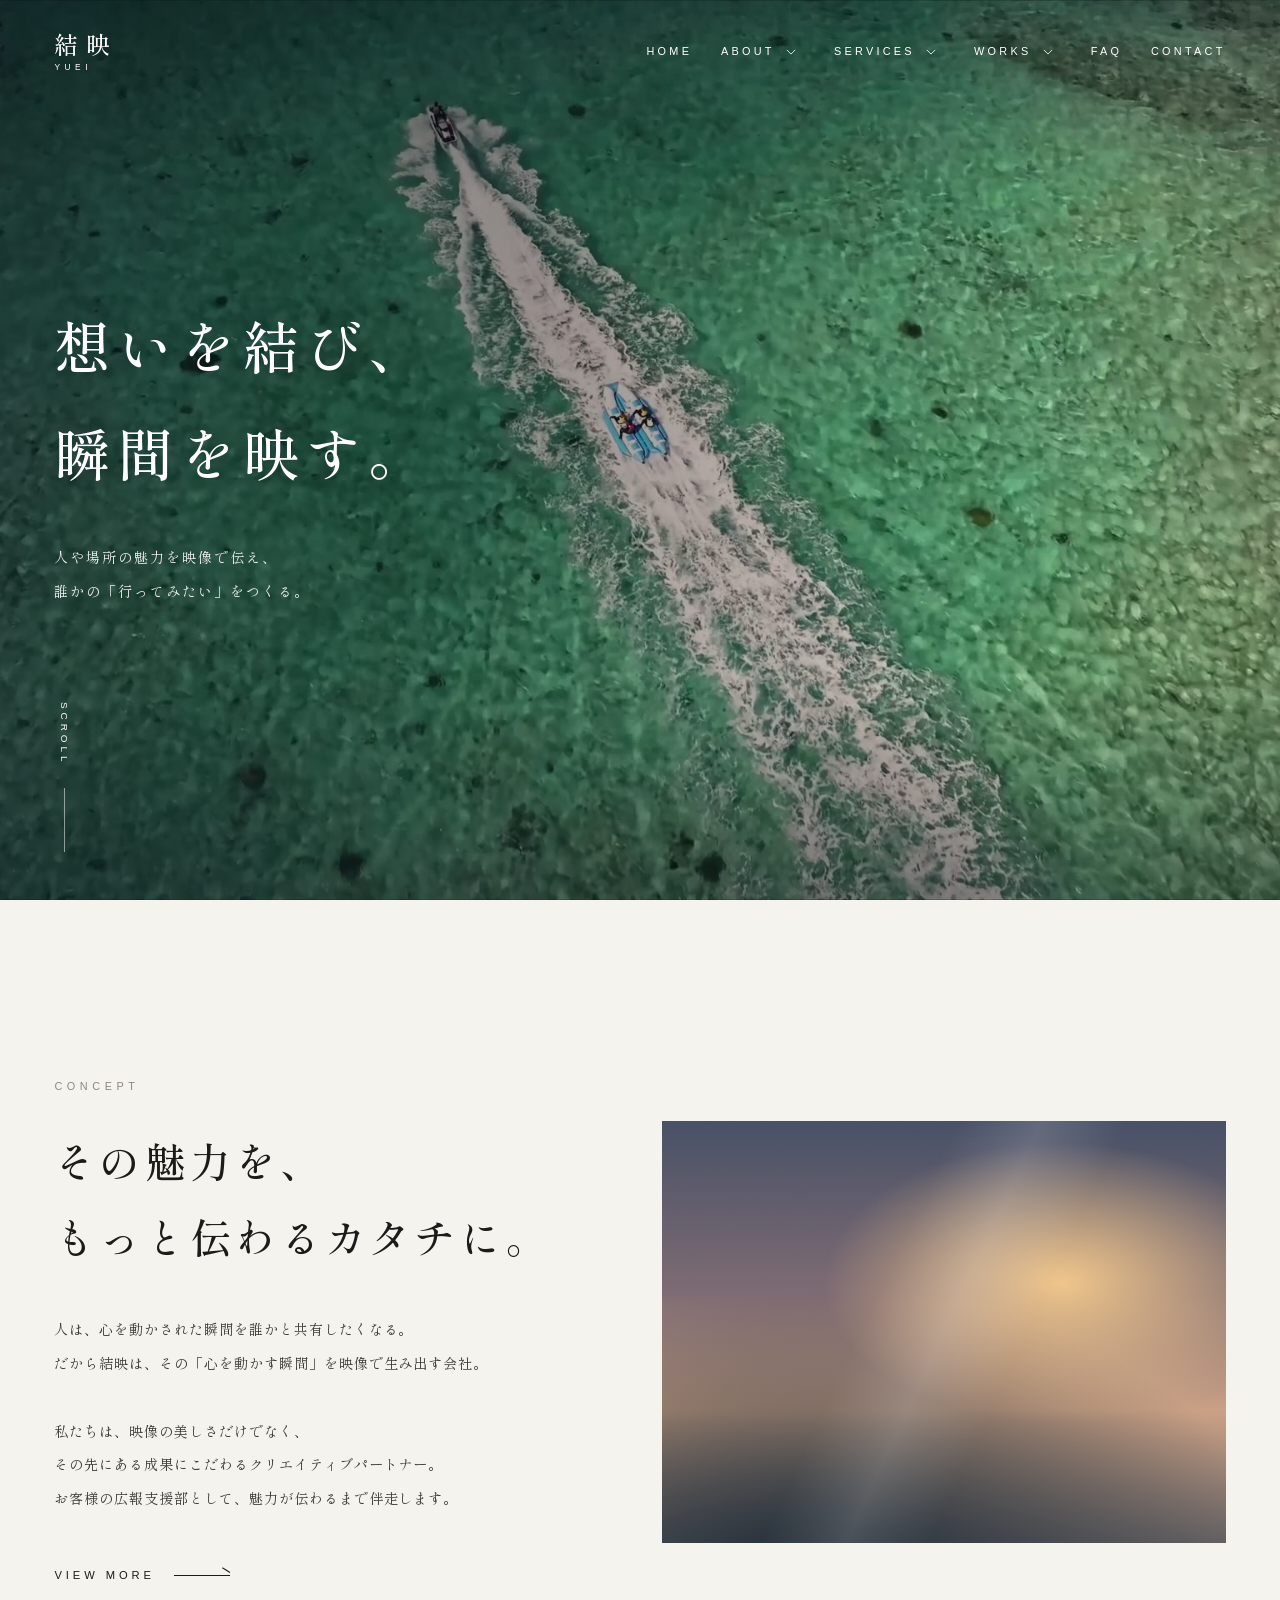
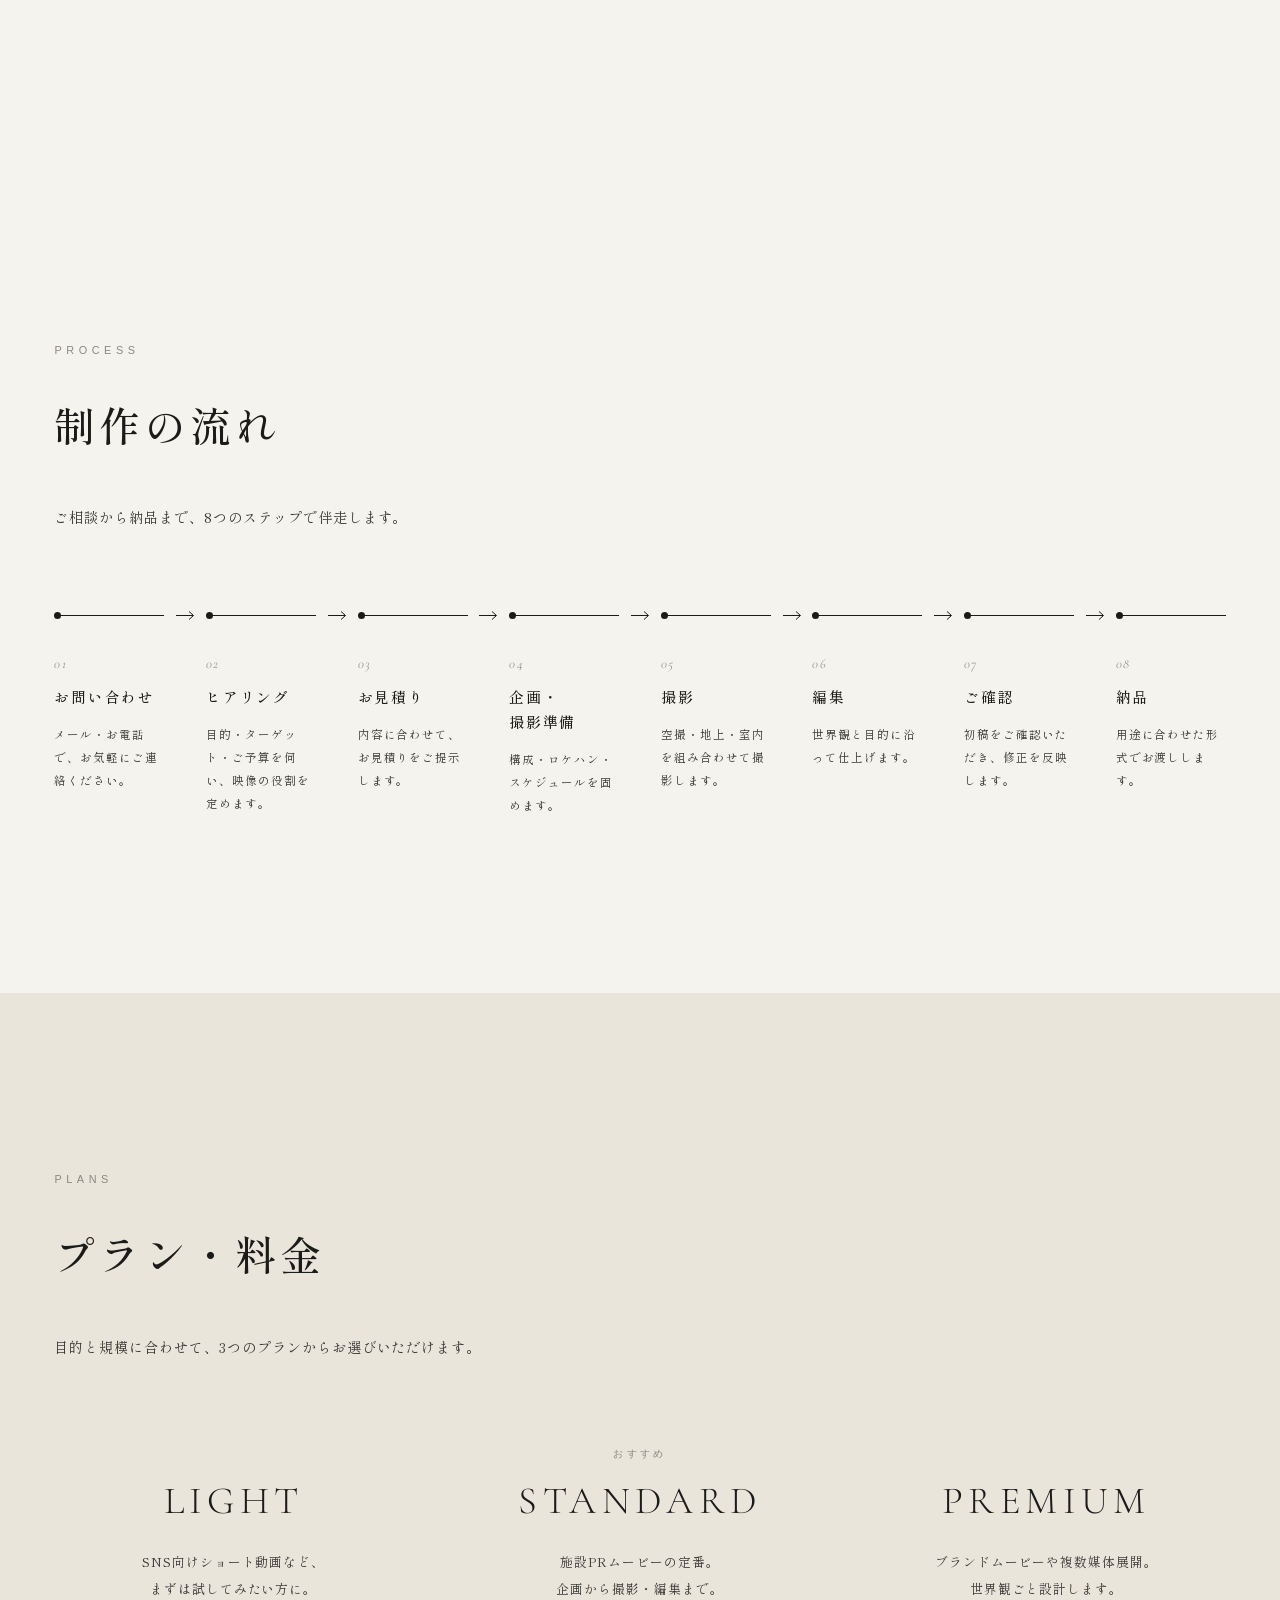
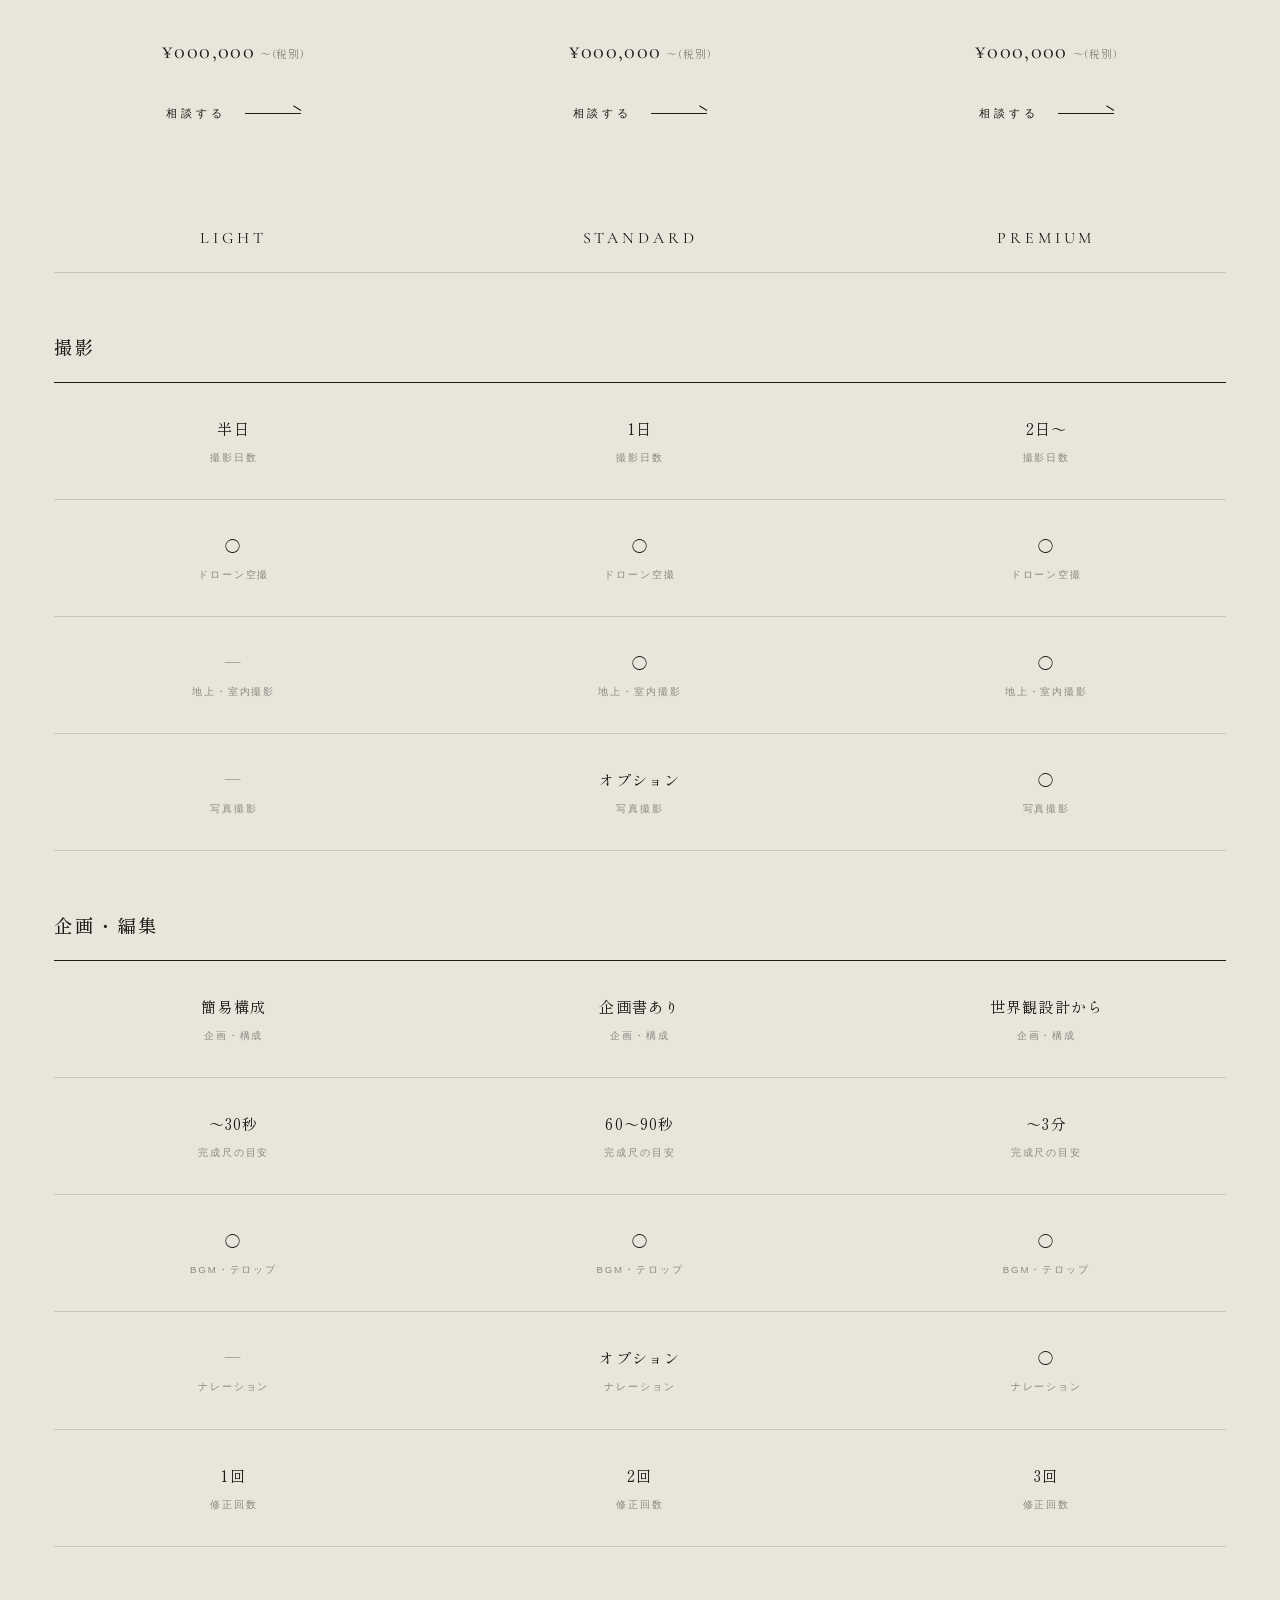
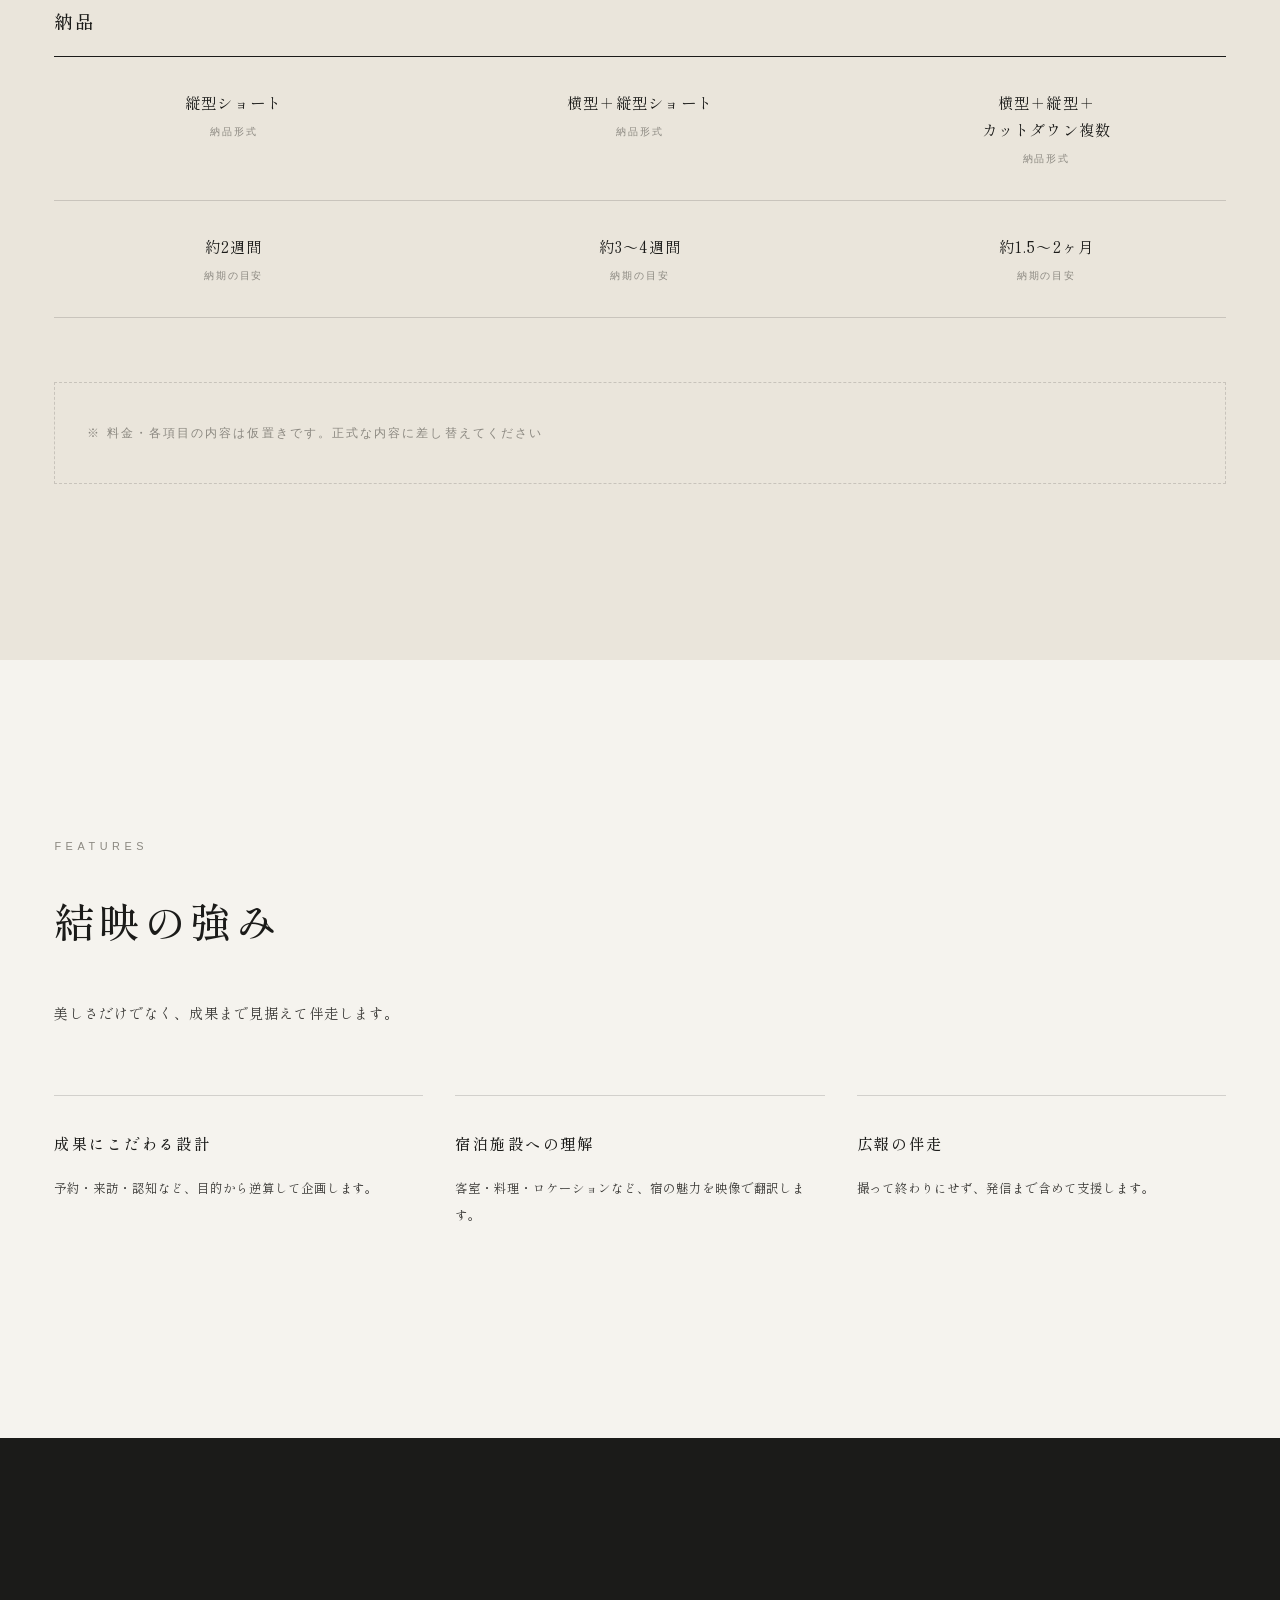
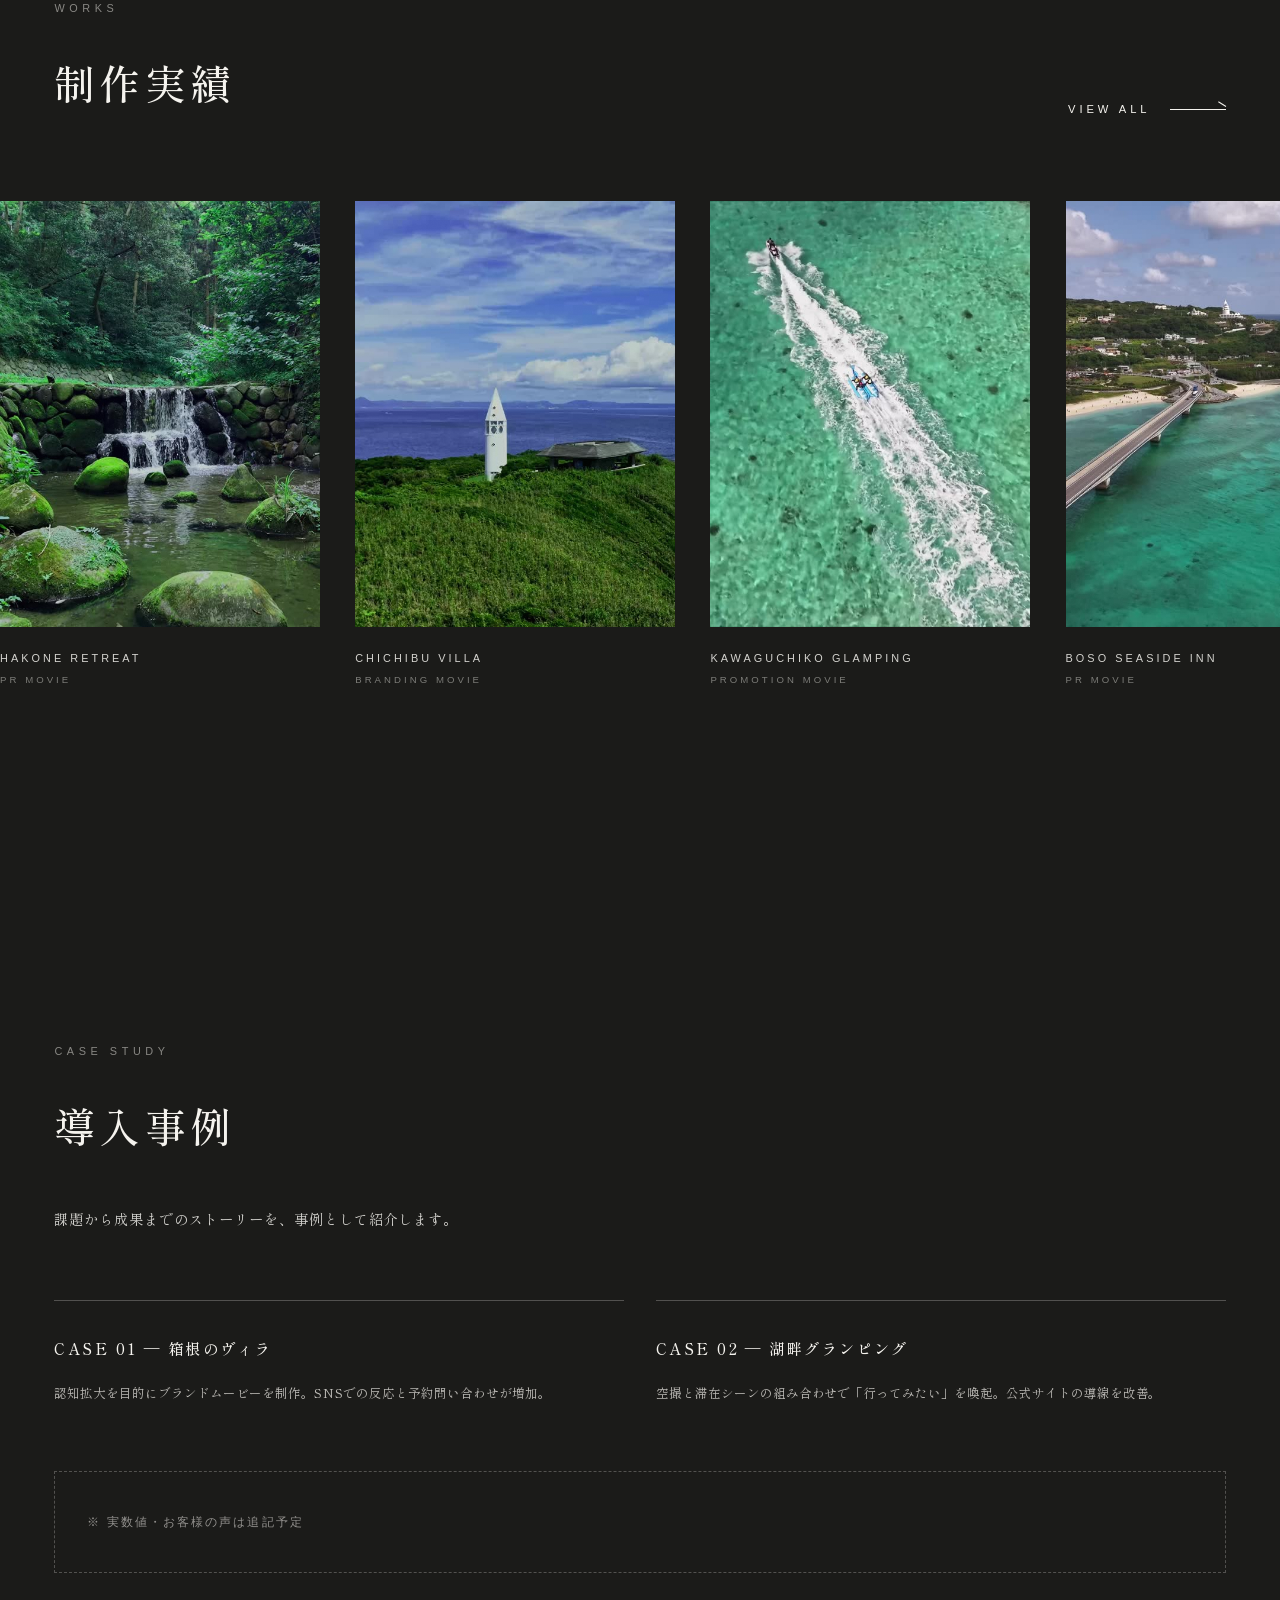
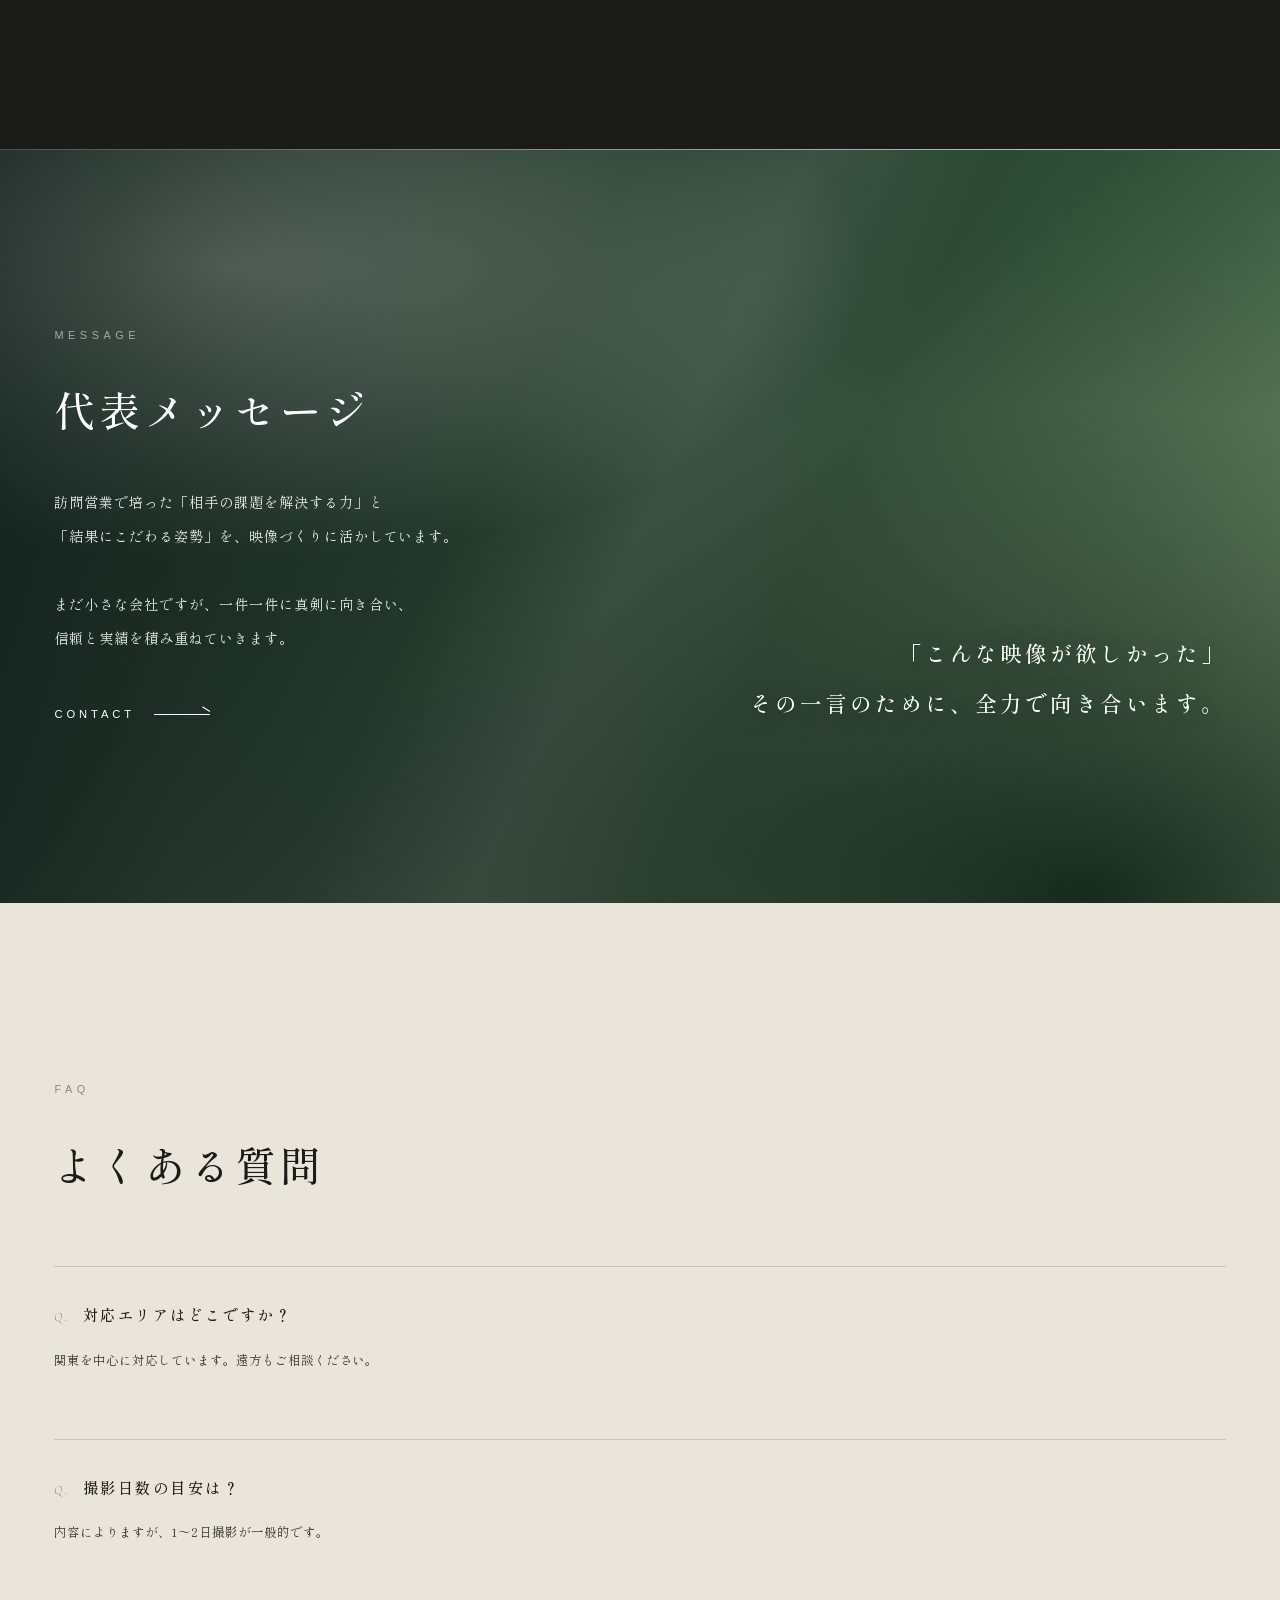
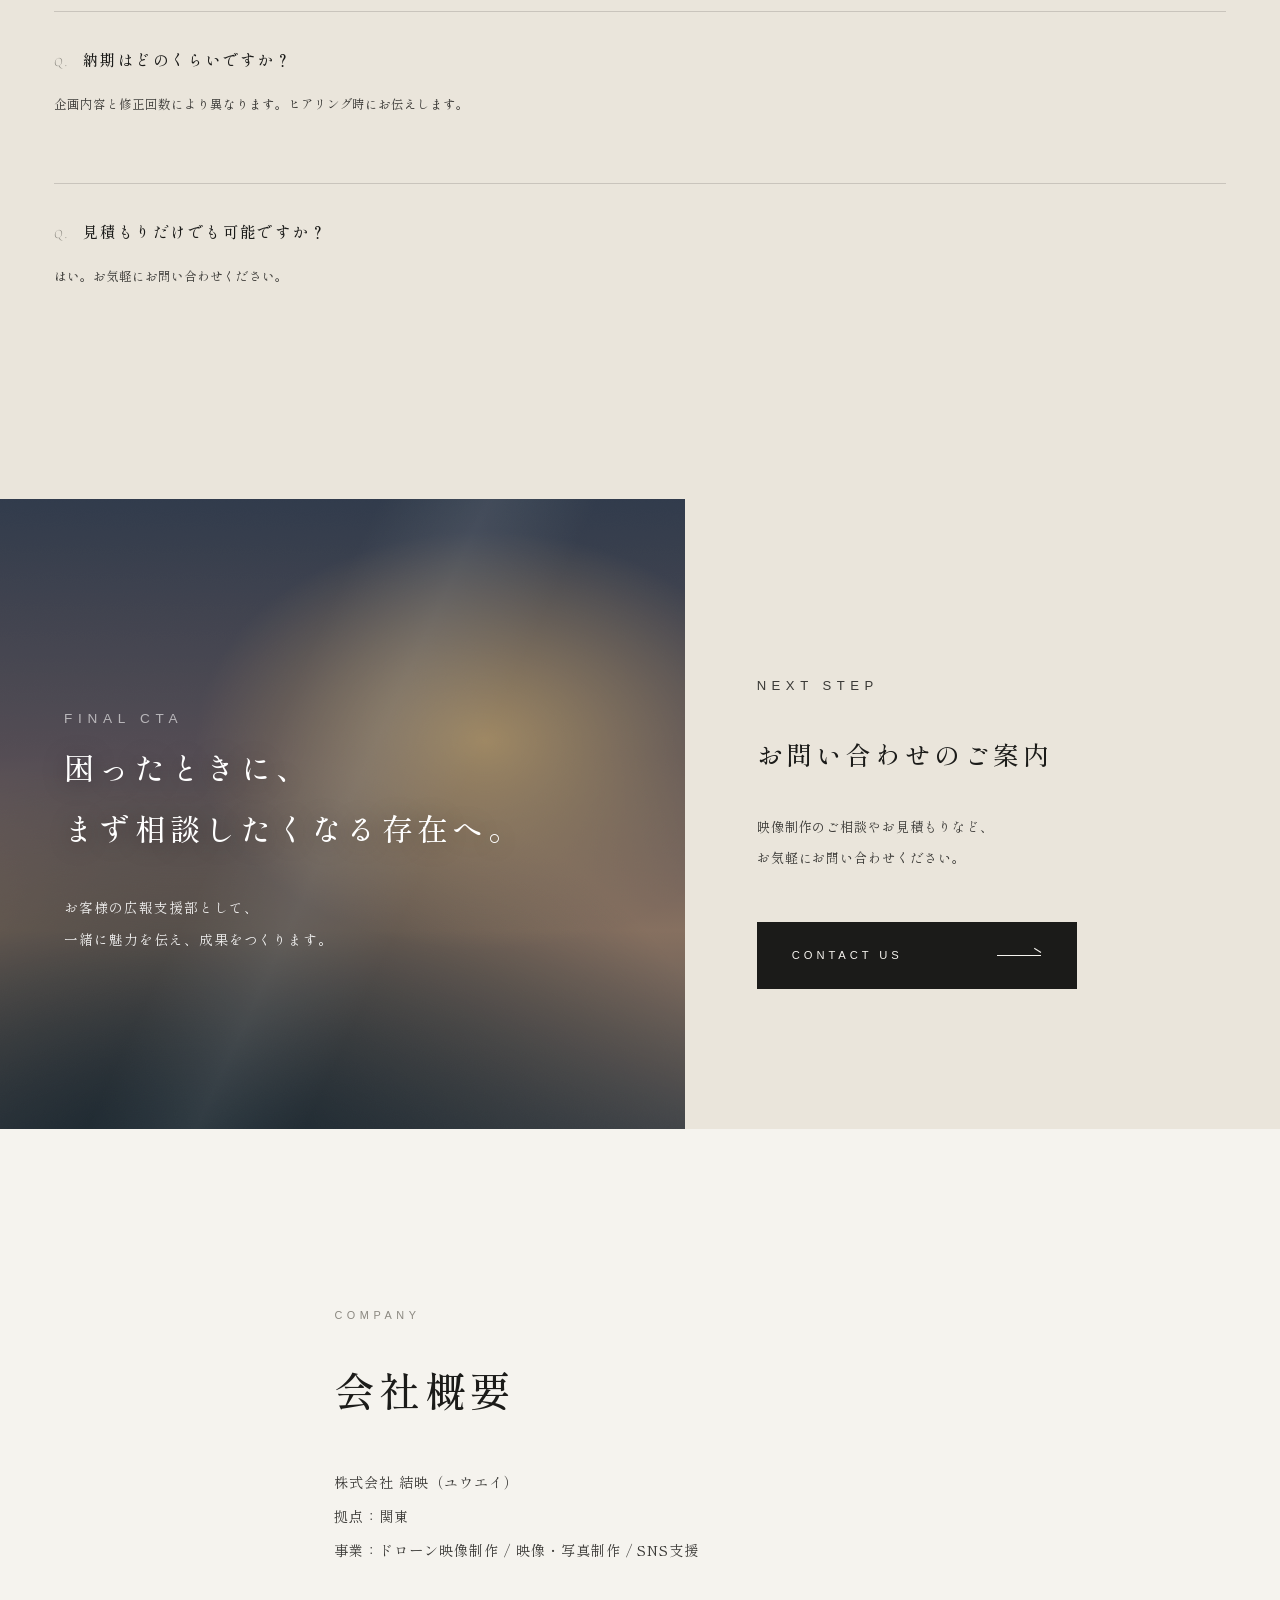
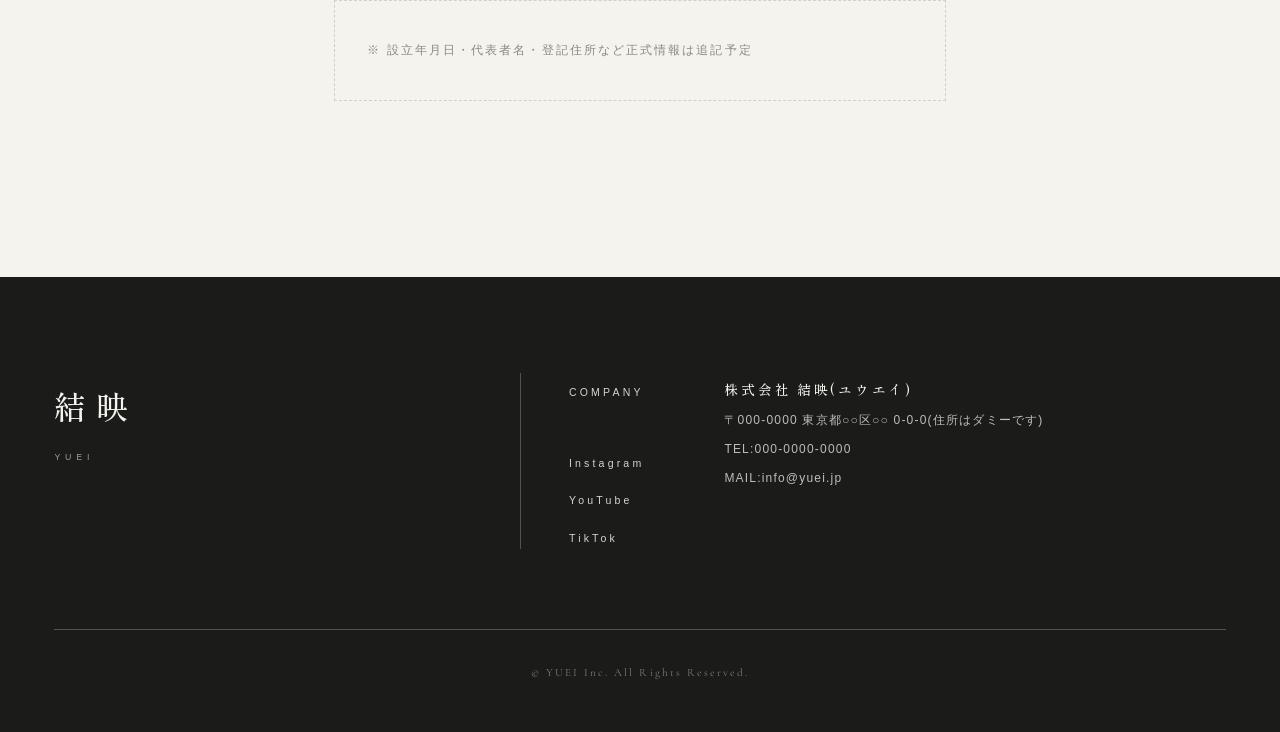
==== index.html @ cf61143b "構成を整理:不要セクション削除、制作の流れをフロー図に、料金をモデル比較形式に - キャッチコピーを「想いを結び、瞬間を映す。」に変更 - ブランドムービー/理念・ビジョン/サービス/お問い合わせ/プ" ====
<!DOCTYPE html>
<html lang="ja">
<head>
<meta charset="UTF-8">
<meta name="viewport" content="width=device-width, initial-scale=1.0">
<title>結映 YUEI | 想いを結び、瞬間を映す。</title>
<link rel="preconnect" href="https://fonts.googleapis.com">
<link rel="preconnect" href="https://fonts.gstatic.com" crossorigin>
<link href="https://fonts.googleapis.com/css2?family=Shippori+Mincho:wght@400;500&family=Cormorant+Garamond:ital,wght@0,300;0,400;1,300&display=swap" rel="stylesheet">
<style>
/* ============================================================
   結映 YUEI — Design tokens
   UIは無彩色(黒・白・ベージュ・グレー)/ 青・緑は「映像素材」側で表現
   ※ .scene はすべて動画・写真の差し替え前提のプレースホルダー
============================================================ */
:root{
  --ink:#1b1b19;
  --ink-soft:#3a3936;
  --paper:#f5f3ee;
  --beige:#eae5db;
  --gray:#8b8880;
  --line:rgba(27,27,25,.16);
  --line-light:rgba(245,243,238,.25);
  --mincho:"Shippori Mincho","Yu Mincho","Hiragino Mincho ProN",serif;
  --serif-en:"Cormorant Garamond",Georgia,serif;
  --sans:"Helvetica Neue",Helvetica,Arial,"Hiragino Kaku Gothic ProN",sans-serif;
}
*{margin:0;padding:0;box-sizing:border-box}
html{scroll-behavior:smooth}
body{
  font-family:var(--mincho);
  color:var(--ink);
  background:var(--paper);
  line-height:2;
  letter-spacing:.06em;
  font-weight:400;
  -webkit-font-smoothing:antialiased;
  overflow-x:hidden;
}
img{max-width:100%;display:block}
a{color:inherit;text-decoration:none}

/* ---------- 共通パーツ ---------- */
.eyebrow{
  font-family:var(--sans);
  font-size:.68rem;
  font-weight:300;
  letter-spacing:.42em;
  color:var(--gray);
  text-transform:uppercase;
}
.heading{
  font-size:clamp(1.6rem,3.2vw,2.6rem);
  font-weight:500;
  line-height:1.85;
  letter-spacing:.1em;
  margin-top:1.6rem;
}
.lead{
  font-size:clamp(.85rem,1.1vw,.95rem);
  line-height:2.4;
  color:var(--ink-soft);
  margin-top:2.4rem;
  max-width:34em;
}
.more{
  display:inline-flex;align-items:center;gap:1.2rem;
  margin-top:3rem;
  font-family:var(--sans);
  font-size:.7rem;letter-spacing:.35em;font-weight:300;
  color:var(--ink);
  position:relative;
}
.more .arrow{
  display:inline-block;width:56px;height:1px;background:var(--ink);
  position:relative;transition:width .5s ease;
}
.more .arrow::after{
  content:"";position:absolute;right:0;top:-3px;
  width:9px;height:1px;background:var(--ink);
  transform:rotate(32deg);transform-origin:right center;
}
.more:hover .arrow{width:80px}
.section-block{padding:11rem 3.4rem;max-width:1280px;margin:0 auto}
.section-block--narrow{max-width:720px}
.section-block--dark{background:var(--ink);color:var(--paper);max-width:none;padding:11rem 3.4rem}
.section-block--dark .eyebrow{color:rgba(245,243,238,.5)}
.section-block--dark .lead{color:rgba(245,243,238,.85)}
.section-block--beige{background:var(--beige);max-width:none;padding:11rem 3.4rem}
.section-block--beige .inner{max-width:1280px;margin:0 auto}
.placeholder-note{
  margin-top:2rem;padding:2.4rem 2rem;
  border:1px dashed var(--line);
  font-family:var(--sans);font-size:.72rem;letter-spacing:.18em;
  color:var(--gray);line-height:2;
}
.section-block--dark .placeholder-note{border-color:var(--line-light);color:rgba(245,243,238,.55)}

/* ---------- scene = 動画/写真プレースホルダー ---------- */
.scene{position:relative;overflow:hidden;background:#0c1c22}
.scene::after{
  content:"";position:absolute;inset:0;pointer-events:none;opacity:.5;
  background-image:url("data:image/svg+xml,%3Csvg xmlns='http://www.w3.org/2000/svg' width='140' height='140'%3E%3Cfilter id='n'%3E%3CfeTurbulence type='fractalNoise' baseFrequency='0.9' numOctaves='2'/%3E%3CfeColorMatrix values='0 0 0 0 1 0 0 0 0 1 0 0 0 0 1 0 0 0 0.035 0'/%3E%3C/filter%3E%3Crect width='140' height='140' filter='url(%23n)'/%3E%3C/svg%3E");
}
.scene>.layer{position:absolute;inset:-8%;}
.sc-aerial .layer{background:
  radial-gradient(120% 90% at 78% 18%, #7ecfc3 0%, transparent 46%),
  radial-gradient(90% 110% at 18% 88%, #0a3a44 0%, transparent 60%),
  linear-gradient(158deg,#123c46 0%, #17606b 34%, #2c98a0 62%, #6cc6bd 88%);
}
.sc-dusk .layer{background:
  radial-gradient(70% 55% at 68% 40%, #f0c58a 0%, transparent 52%),
  radial-gradient(110% 90% at 30% 100%, #1d2a35 0%, transparent 65%),
  linear-gradient(180deg,#3c4a63 0%, #7d6a72 42%, #caa084 66%, #52565f 100%);
}
.sc-forest .layer{background:
  radial-gradient(90% 70% at 22% 20%, #b8cdb2 0%, transparent 48%),
  radial-gradient(100% 90% at 80% 92%, #17301f 0%, transparent 62%),
  linear-gradient(150deg,#22402c 0%, #3a5e40 45%, #7c9a72 80%, #a9bd9c 100%);
}
.sc-lake .layer{background:
  radial-gradient(100% 60% at 50% 10%, #e7ebe8 0%, transparent 55%),
  linear-gradient(180deg,#c8d3d1 0%, #93a8a8 40%, #4e6a6d 78%, #2c4246 100%);
}
.sc-room .layer{background:
  radial-gradient(80% 70% at 76% 30%, #efe4cf 0%, transparent 55%),
  radial-gradient(90% 90% at 12% 90%, #4c4237 0%, transparent 60%),
  linear-gradient(160deg,#6b5d4c 0%, #a8967d 48%, #d9cbb2 100%);
}
.sc-under .layer{background:
  radial-gradient(80% 60% at 50% 0%, #4fb3c9 0%, transparent 55%),
  linear-gradient(180deg,#1a7d97 0%, #0e4c66 55%, #072a3d 100%);
}
.scene .light{
  position:absolute;inset:-20%;
  background:linear-gradient(115deg,transparent 42%,rgba(255,255,255,.14) 50%,transparent 58%);
  animation:lightdrift 14s ease-in-out infinite alternate;
}
@keyframes lightdrift{from{transform:translateX(-6%)}to{transform:translateX(6%)}}
.scene .layer{animation:kenburns 26s ease-in-out infinite alternate}
@keyframes kenburns{from{transform:scale(1) translateY(0)}to{transform:scale(1.08) translateY(-1.5%)}}

/* ---------- Nav ---------- */
header{
  position:fixed;inset:0 0 auto 0;z-index:100;
  display:flex;justify-content:space-between;align-items:center;
  padding:2rem 3.4rem;
  transition:background .6s ease, padding .6s ease, color .6s ease;
}
header.solid{background:rgba(245,243,238,.92);backdrop-filter:blur(8px);padding:1.1rem 3.4rem;border-bottom:1px solid var(--line)}
.logo{display:flex;flex-direction:column;line-height:1}
.logo .ja{font-size:1.5rem;font-weight:500;letter-spacing:.3em}
.logo .en{font-family:var(--sans);font-size:.52rem;letter-spacing:.55em;margin-top:.45rem;font-weight:300}
header,header a,header button{color:#fff;transition:color .6s ease}
header.solid,header.solid a,header.solid button{color:var(--ink)}
body.nav-open header,body.nav-open header a,body.nav-open header button{color:var(--ink)}
.primary-nav > ul{
  display:flex;align-items:center;gap:1.8rem;list-style:none;
}
.has-sub{position:relative}
.nav-item{display:flex;align-items:center;gap:.15rem}
.primary-nav .nav-link{
  font-family:var(--sans);font-size:.68rem;letter-spacing:.3em;font-weight:300;
  position:relative;padding:.4rem 0;background:none;border:none;cursor:pointer;
}
.primary-nav .nav-link::after{
  content:"";position:absolute;left:0;bottom:0;width:0;height:1px;background:currentColor;transition:width .4s ease;
}
.primary-nav .nav-link:hover::after,
.primary-nav .has-sub.is-open > .nav-item > .nav-link::after{width:100%}
.sub-toggle{
  display:inline-flex;align-items:center;justify-content:center;
  width:28px;height:28px;padding:0;margin:0;
  background:none;border:none;cursor:pointer;color:inherit;
  -webkit-tap-highlight-color:transparent;
}
.sub-toggle svg{width:10px;height:10px;transition:transform .35s ease}
.has-sub.is-open > .nav-item > .sub-toggle svg{transform:rotate(180deg)}
.sub-nav{
  list-style:none;
  position:absolute;top:calc(100% + .55rem);left:0;
  min-width:12rem;padding:.7rem 0;
  background:rgba(245,243,238,.97);backdrop-filter:blur(10px);
  border:1px solid var(--line);
  opacity:0;visibility:hidden;pointer-events:none;
  transition:opacity .3s ease,visibility .3s ease;
  z-index:110;
}
.has-sub.is-open > .sub-nav{opacity:1;visibility:visible;pointer-events:auto}
.sub-nav a{
  display:block;padding:.7rem 1.4rem;
  font-family:var(--sans);font-size:.62rem;letter-spacing:.28em;font-weight:300;
  color:var(--ink)!important;white-space:nowrap;
}
.sub-nav a:hover{background:rgba(27,27,25,.05)}
.nav-toggle{
  display:none;flex-shrink:0;
  width:44px;height:44px;align-items:center;justify-content:center;
  background:none;border:none;cursor:pointer;padding:0;
  color:inherit;z-index:101;-webkit-tap-highlight-color:transparent;
}
.nav-toggle__bars{
  display:flex;flex-direction:column;justify-content:center;gap:6px;
  width:22px;height:16px;
}
.nav-toggle__bars span{
  display:block;width:100%;height:1px;background:currentColor;
  transition:transform .45s cubic-bezier(.19,1,.22,1),opacity .3s ease;
  transform-origin:center;
}
body.nav-open .nav-toggle__bars span:nth-child(1){transform:translateY(7px) rotate(45deg)}
body.nav-open .nav-toggle__bars span:nth-child(2){opacity:0}
body.nav-open .nav-toggle__bars span:nth-child(3){transform:translateY(-7px) rotate(-45deg)}

/* ---------- Hero ---------- */
.hero{height:100svh;min-height:640px;position:relative;display:flex;align-items:center}
/* パララックスで動く背景が隣のセクションにはみ出さないようにクリップ */
section:has(> [data-parallax]){overflow:hidden}
.hero .scene{position:absolute;inset:0}
.hero-video{position:absolute;inset:-6% 0;width:100%;height:112%;object-fit:cover;display:block;
  opacity:0;transition:opacity 1.8s ease}
.hero-video.ready{opacity:1}
.hero .veil{position:absolute;inset:0;background:
  linear-gradient(100deg,rgba(8,20,26,.62) 0%,rgba(8,20,26,.28) 50%,rgba(8,20,26,.08) 80%),
  linear-gradient(180deg,rgba(8,20,26,.35) 0%,transparent 22%,transparent 75%,rgba(8,20,26,.4) 100%)}
.hero-inner{position:relative;z-index:2;color:#fff;padding:0 3.4rem;max-width:1280px;margin:0 auto;width:100%}
.hero h1{
  font-size:clamp(1.9rem,4.4vw,3.6rem);
  font-weight:500;line-height:1.9;letter-spacing:.12em;
  text-shadow:0 2px 30px rgba(0,20,30,.35);
}
.hero .sub{
  margin-top:2.2rem;font-size:clamp(.8rem,1.1vw,.95rem);
  line-height:2.4;letter-spacing:.14em;color:rgba(255,255,255,.92);
}
.hero h1 .line{display:block;opacity:0;transform:translateY(1.4em);animation:rise 1.6s cubic-bezier(.19,1,.22,1) forwards}
.hero h1 .line:nth-child(2){animation-delay:.35s}
.hero .sub{opacity:0;animation:fade 2s ease .9s forwards}
@keyframes rise{to{opacity:1;transform:none}}
@keyframes fade{to{opacity:1}}
.scroll-cue{
  position:absolute;left:3.4rem;bottom:3rem;z-index:2;color:#fff;
  font-family:var(--sans);font-size:.62rem;letter-spacing:.4em;font-weight:300;
  display:flex;align-items:center;gap:1.4rem;writing-mode:vertical-rl;
}
.scroll-cue .bar{width:1px;height:64px;background:rgba(255,255,255,.5);overflow:hidden;position:relative}
.scroll-cue .bar::after{content:"";position:absolute;left:0;top:-100%;width:1px;height:100%;background:#fff;animation:cue 2.2s ease-in-out infinite}
@keyframes cue{0%{top:-100%}60%{top:100%}100%{top:100%}}

/* ---------- reveal ---------- */
.rv{opacity:0;transform:translateY(40px);transition:opacity 1.3s cubic-bezier(.19,1,.22,1),transform 1.3s cubic-bezier(.19,1,.22,1)}
.rv.in{opacity:1;transform:none}
.rv-d1{transition-delay:.15s}.rv-d2{transition-delay:.3s}.rv-d3{transition-delay:.45s}

/* ---------- Concept ---------- */
.concept{padding:11rem 3.4rem;max-width:1280px;margin:0 auto;
  display:grid;grid-template-columns:1fr 1.1fr;gap:6rem;align-items:center}
.concept .frame{aspect-ratio:4/3}
.concept .frame .scene{position:absolute;inset:0}
.frame{position:relative;overflow:hidden}
.frame .scene{height:100%}

/* ---------- Works ---------- */
.works{background:var(--ink);color:var(--paper);padding:10rem 0 11rem;overflow:hidden}
.works-head{max-width:1280px;margin:0 auto 5rem;padding:0 3.4rem;display:flex;justify-content:space-between;align-items:flex-end;flex-wrap:wrap;gap:2rem}
.works-head .eyebrow{color:rgba(245,243,238,.5)}
.works .more{color:var(--paper)}
.works .more .arrow{background:var(--paper)}
.works .more .arrow::after{background:var(--paper)}
.reel{display:flex;gap:2.2rem;width:max-content;animation:reel 46s linear infinite}
.reel:hover{animation-play-state:paused}
@keyframes reel{from{transform:translateX(0)}to{transform:translateX(-50%)}}
.card{width:min(320px,72vw);flex-shrink:0}
.card .frame{aspect-ratio:3/4}
.card .frame .scene{position:absolute;inset:0;transition:transform 1.2s cubic-bezier(.19,1,.22,1)}
.card:hover .frame .scene{transform:scale(1.05)}
.work-video{position:absolute;inset:0;width:100%;height:100%;object-fit:cover;display:block}
.card figcaption{margin-top:1.3rem;font-family:var(--sans);font-weight:300;font-size:.68rem;letter-spacing:.28em;line-height:2;color:rgba(245,243,238,.85)}
.card figcaption span{display:block;font-size:.6rem;color:rgba(245,243,238,.45)}

/* ---------- Plans / Features / Process / FAQ grids ---------- */
.feature-grid,.faq-list,.case-grid{
  margin-top:4rem;display:grid;gap:2rem;
}
.feature-grid{grid-template-columns:repeat(3,1fr)}
.case-grid{grid-template-columns:1fr 1fr}
.feature-card,.case-card,.faq-item{
  padding:2rem 0;border-top:1px solid var(--line);
}
.section-block--dark .feature-card,
.section-block--dark .case-card,
.section-block--dark .faq-item{border-top-color:var(--line-light)}
.feature-card h3,.case-card h3,.faq-item h3{
  font-size:.95rem;font-weight:500;letter-spacing:.16em;
}
.feature-card p,.case-card p,.faq-item p{
  margin-top:1rem;font-size:.78rem;line-height:2.2;color:var(--ink-soft);
}
.section-block--dark .feature-card p,
.section-block--dark .case-card p,
.section-block--dark .faq-item p{color:rgba(245,243,238,.75)}
.faq-item .no{
  font-family:var(--serif-en);font-style:italic;font-weight:300;
  font-size:.8rem;color:var(--gray);margin-right:.8rem;
}
.section-block--dark .faq-item .no{color:rgba(245,243,238,.45)}

/* ---------- Process:矢印でつなぐフローチャート ---------- */
.flow{list-style:none;margin-top:5rem;display:grid;grid-template-columns:repeat(8,1fr);column-gap:2.6rem}
.flow-step{position:relative;padding-top:1.8rem;border-top:1px solid var(--ink)}
.flow-step::before{ /* 各ステップの起点 */
  content:"";position:absolute;left:0;top:-4px;width:7px;height:7px;border-radius:50%;background:var(--ink)}
.flow-step:not(:last-child)::after{ /* 次のステップへの矢印 */
  content:"";position:absolute;top:-6px;right:-2.6rem;width:2.6rem;height:11px;
  background:url("data:image/svg+xml,%3Csvg xmlns='http://www.w3.org/2000/svg' viewBox='0 0 26 11'%3E%3Cpath d='M4 5.5H21M17 1.5l4.5 4-4.5 4' fill='none' stroke='%231b1b19' stroke-width='1'/%3E%3C/svg%3E") center/26px 11px no-repeat}
.flow-step .no{font-family:var(--serif-en);font-style:italic;font-weight:300;font-size:.85rem;color:var(--gray);letter-spacing:.1em}
.flow-step h3{word-break:keep-all;margin-top:.4rem;font-size:.92rem;font-weight:500;letter-spacing:.12em;line-height:1.7}
.flow-step p{margin-top:.9rem;font-size:.72rem;line-height:2;color:var(--ink-soft)}

/* ---------- Plans:Appleのモデル比較風 ---------- */
.cmp{margin-top:5rem}
.cmp-models,.cmp-row,.cmp-bar{display:grid;grid-template-columns:repeat(3,1fr);column-gap:3rem}
.cmp-model{text-align:center;display:flex;flex-direction:column;align-items:center}
.cmp-tag{font-family:var(--sans);font-size:.62rem;font-weight:300;letter-spacing:.35em;color:var(--gray);min-height:1.4em}
.cmp-name{margin-top:.8rem;font-family:var(--serif-en);font-weight:300;font-size:clamp(1.8rem,3vw,2.7rem);letter-spacing:.14em;line-height:1.3}
.cmp-desc{margin-top:1.4rem;font-size:.8rem;line-height:2.1;color:var(--ink-soft);min-height:4.2em}
.cmp-price{margin-top:1.6rem;font-family:var(--serif-en);font-size:1.4rem;letter-spacing:.06em}
.cmp-price small{font-family:var(--mincho);font-size:.68rem;letter-spacing:.08em;color:var(--gray);margin-left:.3rem}
.cmp-model .more{margin-top:1.8rem}
.cmp-bar{ /* スクロール中も列の見出しを固定 */
  position:sticky;top:var(--header-h,76px);z-index:5;margin-top:5rem;padding:1.1rem 0;
  background:rgba(234,229,219,.94);backdrop-filter:blur(8px);-webkit-backdrop-filter:blur(8px);
  border-bottom:1px solid var(--line)}
.cmp-bar span{text-align:center;font-family:var(--serif-en);font-size:1rem;letter-spacing:.24em}
.cmp-group{margin-top:3.5rem}
.cmp-group-title{font-size:1.15rem;font-weight:500;letter-spacing:.16em;padding-bottom:1rem;border-bottom:1px solid var(--ink)}
.cmp-row{padding:2rem 0;border-bottom:1px solid var(--line)}
.cmp-cell{text-align:center;display:flex;flex-direction:column;align-items:center}
.cmp-cell .v{font-size:.95rem;letter-spacing:.08em;line-height:1.8}
.cmp-cell .k{margin-top:.35rem;font-family:var(--sans);font-size:.6rem;font-weight:300;letter-spacing:.2em;color:var(--gray)}
.cmp-cell.na .v{color:var(--gray)}
.cmp + .placeholder-note{margin-top:4rem}

/* ---------- Message (旧 About) ---------- */
.message{position:relative;color:#fff}
.message .scene{position:absolute;inset:0}
.message .veil{position:absolute;inset:0;background:linear-gradient(90deg,rgba(10,18,22,.72) 0%,rgba(10,18,22,.35) 60%,rgba(10,18,22,.15) 100%)}
.message-inner{position:relative;z-index:2;max-width:1280px;margin:0 auto;padding:11rem 3.4rem;display:grid;grid-template-columns:1.1fr 1fr;gap:4rem;align-items:end}
.message .eyebrow{color:rgba(255,255,255,.55)}
.message .lead{color:rgba(255,255,255,.9)}
.message .more{color:#fff}
.message .more .arrow{background:#fff}
.message .more .arrow::after{background:#fff}
.message .quote{
  font-size:clamp(1rem,1.7vw,1.35rem);font-weight:500;
  letter-spacing:.14em;line-height:2.3;text-align:right;
  text-shadow:0 2px 24px rgba(0,10,16,.4);
}

/* ---------- Final CTA + Contact ---------- */
.cta{display:grid;grid-template-columns:1.15fr 1fr;min-height:70vh}
.cta .visual{position:relative}
.cta .visual .scene{position:absolute;inset:0}
.cta .visual .veil{position:absolute;inset:0;background:rgba(8,20,26,.35)}
.cta .visual .copy{
  position:absolute;inset:0;z-index:2;display:flex;flex-direction:column;justify-content:center;
  padding:4rem;color:#fff;
}
.cta .visual h2{font-size:clamp(1.4rem,2.4vw,2rem);font-weight:500;line-height:2;letter-spacing:.14em;text-shadow:0 2px 24px rgba(0,10,16,.4)}
.cta .visual p{margin-top:2rem;font-size:.85rem;line-height:2.4;color:rgba(255,255,255,.92)}
.cta .panel{background:var(--beige);display:flex;flex-direction:column;justify-content:center;padding:5rem 4.5rem}
.cta .panel h2{font-size:clamp(1.3rem,2vw,1.7rem);font-weight:500;letter-spacing:.14em;margin-top:1.6rem}
.cta .panel p{margin-top:2rem;font-size:.82rem;line-height:2.4;color:var(--ink-soft)}
.btn{
  margin-top:3rem;display:inline-flex;justify-content:space-between;align-items:center;
  background:var(--ink);color:var(--paper);
  padding:1.4rem 2.2rem;max-width:320px;
  font-family:var(--sans);font-size:.7rem;letter-spacing:.35em;font-weight:300;
  transition:opacity .4s ease;
}
.btn:hover{opacity:.82}
.btn .arrow{width:44px;height:1px;background:var(--paper);position:relative}
.btn .arrow::after{content:"";position:absolute;right:0;top:-3px;width:8px;height:1px;background:var(--paper);transform:rotate(32deg);transform-origin:right center}

/* ---------- Footer ---------- */
footer{background:var(--ink);color:var(--paper);padding:6rem 3.4rem 3rem}
.foot-grid{max-width:1280px;margin:0 auto;display:grid;grid-template-columns:1fr auto 1.3fr;gap:5rem;align-items:start}
.foot-logo .ja{font-size:2rem;font-weight:500;letter-spacing:.3em}
.foot-logo .en{font-family:var(--sans);font-size:.55rem;letter-spacing:.55em;margin-top:.6rem;font-weight:300;color:rgba(245,243,238,.6)}
.foot-nav{list-style:none;display:flex;flex-direction:column;gap:1rem;border-left:1px solid var(--line-light);padding-left:3rem}
.foot-nav a{font-family:var(--sans);font-size:.66rem;letter-spacing:.3em;font-weight:300;color:rgba(245,243,238,.85)}
.foot-nav a:hover{color:#fff}
.foot-social{display:flex;flex-direction:column;gap:1rem;margin-top:2rem}
.foot-social a{font-family:var(--sans);font-size:.66rem;letter-spacing:.3em;font-weight:300;color:rgba(245,243,238,.85)}
.foot-social a:hover{color:#fff}
.foot-info{font-size:.75rem;line-height:2.4;color:rgba(245,243,238,.75);font-family:var(--sans);font-weight:300;letter-spacing:.1em}
.foot-info strong{font-family:var(--mincho);font-weight:500;font-size:.85rem;letter-spacing:.2em;color:var(--paper)}
.copyright{max-width:1280px;margin:5rem auto 0;padding-top:2rem;border-top:1px solid var(--line-light);
  font-family:var(--serif-en);font-size:.7rem;letter-spacing:.18em;color:rgba(245,243,238,.45);text-align:center}

/* ---------- Responsive ---------- */
@media (max-width:1100px){
  /* フローチャートは縦向きに */
  .flow{grid-template-columns:1fr;max-width:640px;margin-top:4rem}
  .flow-step{border-top:none;border-left:1px solid var(--ink);padding:0 0 3.2rem 2.2rem}
  .flow-step::before{left:-4px;top:.55rem}
  .flow-step:not(:last-child)::after{
    top:auto;bottom:1rem;right:auto;left:-6px;width:11px;height:14px;
    background:url("data:image/svg+xml,%3Csvg xmlns='http://www.w3.org/2000/svg' viewBox='0 0 11 14'%3E%3Cpath d='M1.5 8.5l4 4.5 4-4.5' fill='none' stroke='%231b1b19' stroke-width='1'/%3E%3C/svg%3E") center/11px 14px no-repeat}
  .flow-step:last-child{border-left-color:transparent;padding-bottom:0}
  .flow-step h3{margin-top:.1rem;font-size:1rem}
  .flow-step p{font-size:.8rem;margin-top:.5rem}
}
@media (max-width:900px){
  header{
    padding:max(1.4rem,env(safe-area-inset-top)) max(1.6rem,env(safe-area-inset-right)) 1.4rem max(1.6rem,env(safe-area-inset-left));
  }
  header.solid{padding:max(1rem,env(safe-area-inset-top)) max(1.6rem,env(safe-area-inset-right)) 1rem max(1.6rem,env(safe-area-inset-left))}
  .nav-toggle{display:flex}
  .primary-nav{
    position:fixed;inset:0;z-index:99;
    display:block;overflow-y:auto;
    padding:max(5.5rem,env(safe-area-inset-top)) max(1.6rem,env(safe-area-inset-right)) max(2.5rem,env(safe-area-inset-bottom)) max(1.6rem,env(safe-area-inset-left));
    background:rgba(245,243,238,.97);
    backdrop-filter:blur(14px);-webkit-backdrop-filter:blur(14px);
    opacity:0;visibility:hidden;pointer-events:none;
    transition:opacity .45s ease,visibility .45s ease;
    overscroll-behavior:contain;
  }
  .primary-nav.is-open{opacity:1;visibility:visible;pointer-events:auto}
  .primary-nav > ul{
    flex-direction:column;align-items:stretch;gap:0;
    max-width:22rem;margin:0 auto;
  }
  .primary-nav > ul > li{
    opacity:0;transform:translateY(14px);
    transition:opacity .5s cubic-bezier(.19,1,.22,1),transform .5s cubic-bezier(.19,1,.22,1);
    border-bottom:1px solid var(--line);
  }
  .primary-nav.is-open > ul > li{opacity:1;transform:none}
  .primary-nav.is-open > ul > li:nth-child(1){transition-delay:.05s}
  .primary-nav.is-open > ul > li:nth-child(2){transition-delay:.08s}
  .primary-nav.is-open > ul > li:nth-child(3){transition-delay:.11s}
  .primary-nav.is-open > ul > li:nth-child(4){transition-delay:.14s}
  .primary-nav.is-open > ul > li:nth-child(5){transition-delay:.17s}
  .primary-nav.is-open > ul > li:nth-child(6){transition-delay:.2s}
  .primary-nav.is-open > ul > li:nth-child(7){transition-delay:.23s}
  .nav-item{justify-content:space-between;min-height:52px}
  .primary-nav .nav-link{
    font-size:.82rem;letter-spacing:.38em;
    padding:.9rem 0;flex:1;text-align:left;
  }
  .primary-nav .nav-link::after{display:none}
  .sub-toggle{width:44px;height:44px}
  .sub-toggle svg{width:12px;height:12px}
  .sub-nav{
    position:static;transform:none;min-width:0;
    padding:0 0 1rem 0;border:none;background:transparent;
    opacity:1;visibility:visible;pointer-events:none;
    display:none;
  }
  .has-sub.is-open > .sub-nav{display:block;pointer-events:auto}
  .sub-nav a{
    padding:.65rem 0 .65rem .2rem;
    font-size:.7rem;letter-spacing:.3em;
    color:var(--ink-soft)!important;
  }
  body.nav-open{overflow:hidden}
  .hero-inner,.section-block,.section-block--dark,.section-block--beige{padding-left:1.6rem;padding-right:1.6rem}
  .hero h1{font-size:min(7vw,2.2rem);letter-spacing:.1em}
  .hero h1 .line{white-space:nowrap}
  .section-block,.section-block--dark,.section-block--beige{padding-top:7rem;padding-bottom:7rem}
  .scroll-cue{left:1.6rem}
  .concept{grid-template-columns:1fr;padding:7rem 1.6rem;gap:4rem}
  .feature-grid{grid-template-columns:1fr 1fr;gap:3rem 1.6rem}
  .case-grid{grid-template-columns:1fr}
  .works{padding:7rem 0 8rem}
  .works-head{padding:0 1.6rem;margin-bottom:3.5rem}
  .message-inner{grid-template-columns:1fr;padding:7rem 1.6rem;gap:3rem}
  .message .quote{text-align:left}
  .cta{grid-template-columns:1fr}
  .cta .visual{min-height:60vh}
  .cta .panel{padding:4rem 1.6rem}
  .foot-grid{grid-template-columns:1fr;gap:3rem}
  .foot-nav{border-left:none;padding-left:0;flex-direction:row;flex-wrap:wrap;gap:1.4rem}
  footer{padding:4.5rem 1.6rem 2.5rem}
}
@media (max-width:600px){
  .feature-grid{grid-template-columns:1fr}
  .cmp-models,.cmp-row,.cmp-bar{column-gap:.8rem}
  .cmp-name{font-size:1.25rem;letter-spacing:.08em}
  .cmp-desc{font-size:.68rem;line-height:1.9}
  .cmp-desc br{display:none}
  .cmp-price{font-size:1rem}
  .cmp-price small{display:block;margin:0;font-size:.58rem}
  .cmp-bar span{font-size:.72rem;letter-spacing:.12em}
  .cmp-cell .v{font-size:.78rem;letter-spacing:.04em;line-height:1.7}
  .cmp-cell .k{font-size:.52rem;letter-spacing:.1em}
  .cmp-model .more{gap:.6rem;font-size:.6rem;letter-spacing:.2em}
  .cmp-model .more .arrow{width:28px}
}
@media (prefers-reduced-motion:reduce){
  *,*::before,*::after{animation:none!important;transition:none!important}
  .rv{opacity:1;transform:none}
  .primary-nav > ul > li{opacity:1;transform:none}
  html{scroll-behavior:auto}
}
</style>
</head>
<body>

<header id="header">
  <a class="logo" href="#top">
    <span class="ja">結映</span>
    <span class="en">YUEI</span>
  </a>
  <button class="nav-toggle" type="button" aria-expanded="false" aria-controls="primary-nav" aria-label="メニューを開く">
    <span class="nav-toggle__bars" aria-hidden="true"><span></span><span></span><span></span></span>
  </button>
  <nav class="primary-nav" id="primary-nav" aria-label="メインナビゲーション">
    <ul>
      <li>
        <div class="nav-item">
          <a class="nav-link" href="#top">HOME</a>
        </div>
      </li>
      <li class="has-sub">
        <div class="nav-item">
          <a class="nav-link" href="#concept">ABOUT</a>
          <button class="sub-toggle" type="button" aria-expanded="false" aria-controls="sub-about" aria-label="ABOUTのサブメニューを開く">
            <svg viewBox="0 0 12 8" aria-hidden="true"><path d="M1 1.5L6 6.5L11 1.5" fill="none" stroke="currentColor" stroke-width="1"/></svg>
          </button>
        </div>
        <ul class="sub-nav" id="sub-about">
          <li><a href="#concept">CONCEPT</a></li>
          <li><a href="#message">MESSAGE</a></li>
        </ul>
      </li>
      <li class="has-sub">
        <div class="nav-item">
          <a class="nav-link" href="#process">SERVICES</a>
          <button class="sub-toggle" type="button" aria-expanded="false" aria-controls="sub-services" aria-label="SERVICESのサブメニューを開く">
            <svg viewBox="0 0 12 8" aria-hidden="true"><path d="M1 1.5L6 6.5L11 1.5" fill="none" stroke="currentColor" stroke-width="1"/></svg>
          </button>
        </div>
        <ul class="sub-nav" id="sub-services">
          <li><a href="#process">PROCESS</a></li>
          <li><a href="#plans">PLANS</a></li>
          <li><a href="#features">FEATURES</a></li>
        </ul>
      </li>
      <li class="has-sub">
        <div class="nav-item">
          <a class="nav-link" href="#works">WORKS</a>
          <button class="sub-toggle" type="button" aria-expanded="false" aria-controls="sub-works" aria-label="WORKSのサブメニューを開く">
            <svg viewBox="0 0 12 8" aria-hidden="true"><path d="M1 1.5L6 6.5L11 1.5" fill="none" stroke="currentColor" stroke-width="1"/></svg>
          </button>
        </div>
        <ul class="sub-nav" id="sub-works">
          <li><a href="#works">WORKS</a></li>
          <li><a href="#case-study">CASE STUDY</a></li>
        </ul>
      </li>
      <li>
        <div class="nav-item">
          <a class="nav-link" href="#faq">FAQ</a>
        </div>
      </li>
      <li>
        <div class="nav-item">
          <a class="nav-link" href="#final-cta">CONTACT</a>
        </div>
      </li>
    </ul>
  </nav>
</header>

<main id="main">

<!-- ================= HOME ================= -->
<section class="hero" id="top">
  <div class="scene" data-parallax style="background:#0c1c22 url(assets/hero-poster.jpg) center/cover no-repeat">
    <video class="hero-video" id="heroVideo" muted loop playsinline autoplay preload="auto"
           poster="assets/hero-poster.jpg" aria-hidden="true"></video>
  </div>
  <div class="veil"></div>
  <div class="hero-inner">
    <h1>
      <span class="line">想いを結び、</span>
      <span class="line">瞬間を映す。</span>
    </h1>
    <p class="sub">人や場所の魅力を映像で伝え、<br>誰かの「行ってみたい」をつくる。</p>
  </div>
  <div class="scroll-cue"><span>SCROLL</span><span class="bar"></span></div>
</section>

<!-- ================= CONCEPT ================= -->
<section class="concept" id="concept">
  <div>
    <p class="eyebrow rv">Concept</p>
    <h2 class="heading rv rv-d1">その魅力を、<br>もっと伝わるカタチに。</h2>
    <p class="lead rv rv-d2">
      人は、心を動かされた瞬間を誰かと共有したくなる。<br>
      だから結映は、その「心を動かす瞬間」を映像で生み出す会社。<br><br>
      私たちは、映像の美しさだけでなく、<br>
      その先にある成果にこだわるクリエイティブパートナー。<br>
      お客様の広報支援部として、魅力が伝わるまで伴走します。
    </p>
    <a class="more rv rv-d3" href="#message"><span>VIEW MORE</span><span class="arrow"></span></a>
  </div>
  <div class="frame rv rv-d1">
    <div class="scene sc-dusk"><div class="layer"></div><div class="light"></div></div>
  </div>
</section>

<!-- ================= PROCESS(制作の流れ) ================= -->
<section class="section-block" id="process">
  <p class="eyebrow rv">Process</p>
  <h2 class="heading rv rv-d1">制作の流れ</h2>
  <p class="lead rv rv-d2">ご相談から納品まで、8つのステップで伴走します。</p>
  <ol class="flow" aria-label="制作の流れ">
    <li class="flow-step rv"><span class="no">01</span><h3>お問い合わせ</h3><p>メール・お電話で、お気軽にご連絡ください。</p></li>
    <li class="flow-step rv rv-d1"><span class="no">02</span><h3>ヒアリング</h3><p>目的・ターゲット・ご予算を伺い、映像の役割を定めます。</p></li>
    <li class="flow-step rv rv-d2"><span class="no">03</span><h3>お見積り</h3><p>内容に合わせて、お見積りをご提示します。</p></li>
    <li class="flow-step rv rv-d3"><span class="no">04</span><h3>企画・<wbr>撮影準備</h3><p>構成・ロケハン・スケジュールを固めます。</p></li>
    <li class="flow-step rv"><span class="no">05</span><h3>撮影</h3><p>空撮・地上・室内を組み合わせて撮影します。</p></li>
    <li class="flow-step rv rv-d1"><span class="no">06</span><h3>編集</h3><p>世界観と目的に沿って仕上げます。</p></li>
    <li class="flow-step rv rv-d2"><span class="no">07</span><h3>ご確認</h3><p>初稿をご確認いただき、修正を反映します。</p></li>
    <li class="flow-step rv rv-d3"><span class="no">08</span><h3>納品</h3><p>用途に合わせた形式でお渡しします。</p></li>
  </ol>
</section>

<!-- ================= PLANS(モデル比較) ================= -->
<section class="section-block section-block--beige" id="plans">
  <div class="inner">
    <p class="eyebrow rv">Plans</p>
    <h2 class="heading rv rv-d1">プラン・料金</h2>
    <p class="lead rv rv-d2">目的と規模に合わせて、3つのプランからお選びいただけます。</p>
    <div class="cmp">
      <div class="cmp-models">
      <div class="cmp-model rv">
        <p class="cmp-tag">&nbsp;</p>
        <h3 class="cmp-name">LIGHT</h3>
        <p class="cmp-desc">SNS向けショート動画など、<br>まずは試してみたい方に。</p>
        <p class="cmp-price">¥000,000<small>〜(税別)</small></p>
        <a class="more" href="#final-cta"><span>相談する</span><span class="arrow"></span></a>
      </div>
      <div class="cmp-model rv rv-d1">
        <p class="cmp-tag">おすすめ</p>
        <h3 class="cmp-name">STANDARD</h3>
        <p class="cmp-desc">施設PRムービーの定番。<br>企画から撮影・編集まで。</p>
        <p class="cmp-price">¥000,000<small>〜(税別)</small></p>
        <a class="more" href="#final-cta"><span>相談する</span><span class="arrow"></span></a>
      </div>
      <div class="cmp-model rv rv-d2">
        <p class="cmp-tag">&nbsp;</p>
        <h3 class="cmp-name">PREMIUM</h3>
        <p class="cmp-desc">ブランドムービーや複数媒体展開。<br>世界観ごと設計します。</p>
        <p class="cmp-price">¥000,000<small>〜(税別)</small></p>
        <a class="more" href="#final-cta"><span>相談する</span><span class="arrow"></span></a>
      </div>
      </div>
      <div class="cmp-bar" aria-hidden="true"><span>LIGHT</span><span>STANDARD</span><span>PREMIUM</span></div>
      <div class="cmp-group rv">
        <h4 class="cmp-group-title">撮影</h4>
        <div class="cmp-row" role="row"><div class="cmp-cell"><span class="v">半日</span><span class="k">撮影日数</span></div><div class="cmp-cell"><span class="v">1日</span><span class="k">撮影日数</span></div><div class="cmp-cell"><span class="v">2日〜</span><span class="k">撮影日数</span></div></div>
        <div class="cmp-row" role="row"><div class="cmp-cell"><span class="v">◯</span><span class="k">ドローン空撮</span></div><div class="cmp-cell"><span class="v">◯</span><span class="k">ドローン空撮</span></div><div class="cmp-cell"><span class="v">◯</span><span class="k">ドローン空撮</span></div></div>
        <div class="cmp-row" role="row"><div class="cmp-cell na"><span class="v">—</span><span class="k">地上・室内撮影</span></div><div class="cmp-cell"><span class="v">◯</span><span class="k">地上・室内撮影</span></div><div class="cmp-cell"><span class="v">◯</span><span class="k">地上・室内撮影</span></div></div>
        <div class="cmp-row" role="row"><div class="cmp-cell na"><span class="v">—</span><span class="k">写真撮影</span></div><div class="cmp-cell"><span class="v">オプション</span><span class="k">写真撮影</span></div><div class="cmp-cell"><span class="v">◯</span><span class="k">写真撮影</span></div></div>
      </div>
      <div class="cmp-group rv">
        <h4 class="cmp-group-title">企画・編集</h4>
        <div class="cmp-row" role="row"><div class="cmp-cell"><span class="v">簡易構成</span><span class="k">企画・構成</span></div><div class="cmp-cell"><span class="v">企画書あり</span><span class="k">企画・構成</span></div><div class="cmp-cell"><span class="v">世界観設計から</span><span class="k">企画・構成</span></div></div>
        <div class="cmp-row" role="row"><div class="cmp-cell"><span class="v">〜30秒</span><span class="k">完成尺の目安</span></div><div class="cmp-cell"><span class="v">60〜90秒</span><span class="k">完成尺の目安</span></div><div class="cmp-cell"><span class="v">〜3分</span><span class="k">完成尺の目安</span></div></div>
        <div class="cmp-row" role="row"><div class="cmp-cell"><span class="v">◯</span><span class="k">BGM・テロップ</span></div><div class="cmp-cell"><span class="v">◯</span><span class="k">BGM・テロップ</span></div><div class="cmp-cell"><span class="v">◯</span><span class="k">BGM・テロップ</span></div></div>
        <div class="cmp-row" role="row"><div class="cmp-cell na"><span class="v">—</span><span class="k">ナレーション</span></div><div class="cmp-cell"><span class="v">オプション</span><span class="k">ナレーション</span></div><div class="cmp-cell"><span class="v">◯</span><span class="k">ナレーション</span></div></div>
        <div class="cmp-row" role="row"><div class="cmp-cell"><span class="v">1回</span><span class="k">修正回数</span></div><div class="cmp-cell"><span class="v">2回</span><span class="k">修正回数</span></div><div class="cmp-cell"><span class="v">3回</span><span class="k">修正回数</span></div></div>
      </div>
      <div class="cmp-group rv">
        <h4 class="cmp-group-title">納品</h4>
        <div class="cmp-row" role="row"><div class="cmp-cell"><span class="v">縦型ショート</span><span class="k">納品形式</span></div><div class="cmp-cell"><span class="v">横型＋縦型ショート</span><span class="k">納品形式</span></div><div class="cmp-cell"><span class="v">横型＋縦型＋<br>カットダウン複数</span><span class="k">納品形式</span></div></div>
        <div class="cmp-row" role="row"><div class="cmp-cell"><span class="v">約2週間</span><span class="k">納期の目安</span></div><div class="cmp-cell"><span class="v">約3〜4週間</span><span class="k">納期の目安</span></div><div class="cmp-cell"><span class="v">約1.5〜2ヶ月</span><span class="k">納期の目安</span></div></div>
      </div>
    </div>
    <p class="placeholder-note rv">※ 料金・各項目の内容は仮置きです。正式な内容に差し替えてください</p>
  </div>
</section>

<!-- ================= FEATURES ================= -->
<section class="section-block" id="features">
  <p class="eyebrow rv">Features</p>
  <h2 class="heading rv rv-d1">結映の強み</h2>
  <p class="lead rv rv-d2">美しさだけでなく、成果まで見据えて伴走します。</p>
  <div class="feature-grid">
    <div class="feature-card rv">
      <h3>成果にこだわる設計</h3>
      <p>予約・来訪・認知など、目的から逆算して企画します。</p>
    </div>
    <div class="feature-card rv rv-d1">
      <h3>宿泊施設への理解</h3>
      <p>客室・料理・ロケーションなど、宿の魅力を映像で翻訳します。</p>
    </div>
    <div class="feature-card rv rv-d2">
      <h3>広報の伴走</h3>
      <p>撮って終わりにせず、発信まで含めて支援します。</p>
    </div>
  </div>
</section>

<!-- ================= WORKS ================= -->
<section class="works" id="works">
  <div class="works-head">
    <div>
      <p class="eyebrow rv">Works</p>
      <h2 class="heading rv rv-d1">制作実績</h2>
    </div>
    <a class="more rv rv-d2" href="#case-study"><span>VIEW ALL</span><span class="arrow"></span></a>
  </div>
  <div class="reel" aria-label="制作実績一覧">
    <figure class="card"><div class="frame"><div class="scene"><video class="work-video" muted loop playsinline preload="none" poster="assets/works/forest-river.jpg" data-src="assets/works/forest-river.mp4" aria-hidden="true"></video></div></div>
      <figcaption>HAKONE RETREAT<span>PR MOVIE</span></figcaption></figure>
    <figure class="card"><div class="frame"><div class="scene"><video class="work-video" muted loop playsinline preload="none" poster="assets/works/lighthouse.jpg" data-src="assets/works/lighthouse.mp4" aria-hidden="true"></video></div></div>
      <figcaption>CHICHIBU VILLA<span>BRANDING MOVIE</span></figcaption></figure>
    <figure class="card"><div class="frame"><div class="scene"><video class="work-video" muted loop playsinline preload="none" poster="assets/works/bananaboat.jpg" data-src="assets/works/bananaboat.mp4" aria-hidden="true"></video></div></div>
      <figcaption>KAWAGUCHIKO GLAMPING<span>PROMOTION MOVIE</span></figcaption></figure>
    <figure class="card"><div class="frame"><div class="scene"><video class="work-video" muted loop playsinline preload="none" poster="assets/works/island.jpg" data-src="assets/works/island.mp4" aria-hidden="true"></video></div></div>
      <figcaption>BOSO SEASIDE INN<span>PR MOVIE</span></figcaption></figure>
    <figure class="card"><div class="frame"><div class="scene"><video class="work-video" muted loop playsinline preload="none" poster="assets/works/sunset.jpg" data-src="assets/works/sunset.mp4" aria-hidden="true"></video></div></div>
      <figcaption>SHONAN TERRACE<span>CONCEPT MOVIE</span></figcaption></figure>
    <figure class="card"><div class="frame"><div class="scene"><video class="work-video" muted loop playsinline preload="none" poster="assets/works/shore.jpg" data-src="assets/works/shore.mp4" aria-hidden="true"></video></div></div>
      <figcaption>IZU DIVING RESORT<span>PROMOTION MOVIE</span></figcaption></figure>
    <figure class="card"><div class="frame"><div class="scene"><video class="work-video" muted loop playsinline preload="none" poster="assets/works/forest-river.jpg" data-src="assets/works/forest-river.mp4" aria-hidden="true"></video></div></div>
      <figcaption>HAKONE RETREAT<span>PR MOVIE</span></figcaption></figure>
    <figure class="card"><div class="frame"><div class="scene"><video class="work-video" muted loop playsinline preload="none" poster="assets/works/lighthouse.jpg" data-src="assets/works/lighthouse.mp4" aria-hidden="true"></video></div></div>
      <figcaption>CHICHIBU VILLA<span>BRANDING MOVIE</span></figcaption></figure>
    <figure class="card"><div class="frame"><div class="scene"><video class="work-video" muted loop playsinline preload="none" poster="assets/works/bananaboat.jpg" data-src="assets/works/bananaboat.mp4" aria-hidden="true"></video></div></div>
      <figcaption>KAWAGUCHIKO GLAMPING<span>PROMOTION MOVIE</span></figcaption></figure>
    <figure class="card"><div class="frame"><div class="scene"><video class="work-video" muted loop playsinline preload="none" poster="assets/works/island.jpg" data-src="assets/works/island.mp4" aria-hidden="true"></video></div></div>
      <figcaption>BOSO SEASIDE INN<span>PR MOVIE</span></figcaption></figure>
    <figure class="card"><div class="frame"><div class="scene"><video class="work-video" muted loop playsinline preload="none" poster="assets/works/sunset.jpg" data-src="assets/works/sunset.mp4" aria-hidden="true"></video></div></div>
      <figcaption>SHONAN TERRACE<span>CONCEPT MOVIE</span></figcaption></figure>
    <figure class="card"><div class="frame"><div class="scene"><video class="work-video" muted loop playsinline preload="none" poster="assets/works/shore.jpg" data-src="assets/works/shore.mp4" aria-hidden="true"></video></div></div>
      <figcaption>IZU DIVING RESORT<span>PROMOTION MOVIE</span></figcaption></figure>
  </div>
</section>

<!-- ================= CASE STUDY ================= -->
<section class="section-block section-block--dark" id="case-study">
  <div style="max-width:1280px;margin:0 auto">
    <p class="eyebrow rv">Case Study</p>
    <h2 class="heading rv rv-d1">導入事例</h2>
    <p class="lead rv rv-d2">課題から成果までのストーリーを、事例として紹介します。</p>
    <div class="case-grid">
      <div class="case-card rv">
        <h3>CASE 01 — 箱根のヴィラ</h3>
        <p>認知拡大を目的にブランドムービーを制作。SNSでの反応と予約問い合わせが増加。</p>
      </div>
      <div class="case-card rv rv-d1">
        <h3>CASE 02 — 湖畔グランピング</h3>
        <p>空撮と滞在シーンの組み合わせで「行ってみたい」を喚起。公式サイトの導線を改善。</p>
      </div>
    </div>
    <p class="placeholder-note rv rv-d2">※ 実数値・お客様の声は追記予定</p>
  </div>
</section>

<!-- ================= MESSAGE ================= -->
<section class="message" id="message">
  <div class="scene sc-forest" data-parallax><div class="layer"></div><div class="light"></div></div>
  <div class="veil"></div>
  <div class="message-inner">
    <div>
      <p class="eyebrow rv">Message</p>
      <h2 class="heading rv rv-d1" style="color:#fff">代表メッセージ</h2>
      <p class="lead rv rv-d2">
        訪問営業で培った「相手の課題を解決する力」と<br>
        「結果にこだわる姿勢」を、映像づくりに活かしています。<br><br>
        まだ小さな会社ですが、一件一件に真剣に向き合い、<br>
        信頼と実績を積み重ねていきます。
      </p>
      <a class="more rv rv-d3" href="#final-cta"><span>CONTACT</span><span class="arrow"></span></a>
    </div>
    <p class="quote rv rv-d2">「こんな映像が欲しかった」<br>その一言のために、全力で向き合います。</p>
  </div>
</section>

<!-- ================= FAQ ================= -->
<section class="section-block section-block--beige" id="faq">
  <div class="inner">
    <p class="eyebrow rv">FAQ</p>
    <h2 class="heading rv rv-d1">よくある質問</h2>
    <div class="faq-list">
      <div class="faq-item rv">
        <h3><span class="no">Q.</span>対応エリアはどこですか？</h3>
        <p>関東を中心に対応しています。遠方もご相談ください。</p>
      </div>
      <div class="faq-item rv rv-d1">
        <h3><span class="no">Q.</span>撮影日数の目安は？</h3>
        <p>内容によりますが、1〜2日撮影が一般的です。</p>
      </div>
      <div class="faq-item rv">
        <h3><span class="no">Q.</span>納期はどのくらいですか？</h3>
        <p>企画内容と修正回数により異なります。ヒアリング時にお伝えします。</p>
      </div>
      <div class="faq-item rv rv-d1">
        <h3><span class="no">Q.</span>見積もりだけでも可能ですか？</h3>
        <p>はい。お気軽にお問い合わせください。</p>
      </div>
    </div>
  </div>
</section>

<!-- ================= FINAL CTA ================= -->
<section class="cta" id="final-cta">
  <div class="visual">
    <div class="scene sc-dusk"><div class="layer"></div><div class="light"></div></div>
    <div class="veil"></div>
    <div class="copy">
      <p class="eyebrow rv" style="color:rgba(255,255,255,.6)">Final CTA</p>
      <h2 class="rv rv-d1">困ったときに、<br>まず相談したくなる存在へ。</h2>
      <p class="rv rv-d2">お客様の広報支援部として、<br>一緒に魅力を伝え、成果をつくります。</p>
    </div>
  </div>
  <div class="panel">
    <p class="eyebrow rv">Next Step</p>
    <h2 class="rv rv-d1">お問い合わせのご案内</h2>
    <p class="rv rv-d2">映像制作のご相談やお見積もりなど、<br>お気軽にお問い合わせください。</p>
    <a class="btn rv rv-d3" href="mailto:info@yuei.jp"><span>CONTACT US</span><span class="arrow"></span></a>
  </div>
</section>

<!-- ================= COMPANY (フッター導線用) ================= -->
<section class="section-block section-block--narrow" id="company">
  <p class="eyebrow rv">Company</p>
  <h2 class="heading rv rv-d1">会社概要</h2>
  <p class="lead rv rv-d2">
    株式会社 結映（ユウエイ）<br>
    拠点：関東<br>
    事業：ドローン映像制作 / 映像・写真制作 / SNS支援
  </p>
  <p class="placeholder-note rv rv-d3">※ 設立年月日・代表者名・登記住所など正式情報は追記予定</p>
</section>

</main>

<footer>
  <div class="foot-grid">
    <a class="foot-logo" href="#top">
      <span class="ja">結映</span><br>
      <span class="en">YUEI</span>
    </a>
    <ul class="foot-nav">
      <li><a href="#company">COMPANY</a></li>
      <li class="foot-social">
        <a href="#" aria-label="Instagram（準備中）">Instagram</a>
        <a href="#" aria-label="YouTube（準備中）">YouTube</a>
        <a href="#" aria-label="TikTok（準備中）">TikTok</a>
      </li>
    </ul>
    <div class="foot-info" id="company-summary">
      <strong>株式会社 結映(ユウエイ)</strong><br>
      〒000-0000 東京都○○区○○ 0-0-0(住所はダミーです)<br>
      TEL:000-0000-0000<br>
      MAIL:info@yuei.jp
    </div>
  </div>
  <p class="copyright">&copy; YUEI Inc. All Rights Reserved.</p>
</footer>

<script>
const header=document.getElementById('header')
const onScrollHeader=()=>{header.classList.toggle('solid',window.scrollY>window.innerHeight*0.75)}
window.addEventListener('scroll',onScrollHeader,{passive:true})
onScrollHeader()
// 比較表の固定見出しがヘッダーに隠れないよう、ヘッダーの高さをCSS変数に渡す
;new ResizeObserver(()=>document.documentElement.style.setProperty('--header-h',header.offsetHeight+'px')).observe(header)

const navToggle=document.querySelector('.nav-toggle')
const primaryNav=document.getElementById('primary-nav')
const main=document.getElementById('main')
const mobileNavMq=matchMedia('(max-width: 900px)')
const subItems=[...primaryNav.querySelectorAll('.has-sub')]

function getNavFocusables(){
  return [navToggle,...primaryNav.querySelectorAll('a, .sub-toggle')].filter(el=>{
    if(el.closest('.sub-nav')&&!el.closest('.has-sub.is-open')) return false
    return true
  })
}

function closeAllSubs(except){
  subItems.forEach(item=>{
    if(item===except) return
    item.classList.remove('is-open')
    const btn=item.querySelector('.sub-toggle')
    if(btn){
      btn.setAttribute('aria-expanded','false')
      const label=btn.getAttribute('aria-label')||''
      btn.setAttribute('aria-label',label.replace('閉じる','開く'))
    }
  })
}

function setSubOpen(item,isOpen){
  const btn=item.querySelector('.sub-toggle')
  item.classList.toggle('is-open',isOpen)
  if(!btn) return
  btn.setAttribute('aria-expanded',String(isOpen))
  const base=btn.getAttribute('aria-label').replace(/(を開く|を閉じる)$/,'')
  btn.setAttribute('aria-label',`${base}${isOpen?'を閉じる':'を開く'}`)
}

function setNavOpen(isOpen){
  document.body.classList.toggle('nav-open',isOpen)
  primaryNav.classList.toggle('is-open',isOpen)
  navToggle.setAttribute('aria-expanded',String(isOpen))
  navToggle.setAttribute('aria-label',isOpen?'メニューを閉じる':'メニューを開く')
  if(main) main.inert=isOpen
  document.body.style.overflow=isOpen?'hidden':''
  if(!isOpen){
    closeAllSubs()
    navToggle.focus()
    return
  }
  const firstLink=primaryNav.querySelector('.nav-link')
  firstLink?.focus()
}

navToggle.addEventListener('click',()=>setNavOpen(!primaryNav.classList.contains('is-open')))

subItems.forEach(item=>{
  const btn=item.querySelector('.sub-toggle')
  const parentLink=item.querySelector('.nav-link')

  btn.addEventListener('click',e=>{
    e.preventDefault()
    e.stopPropagation()
    const willOpen=!item.classList.contains('is-open')
    closeAllSubs(item)
    setSubOpen(item,willOpen)
  })

  // PC: ホバーでも開く（キーボードはボタン操作）
  item.addEventListener('mouseenter',()=>{
    if(mobileNavMq.matches) return
    closeAllSubs(item)
    setSubOpen(item,true)
  })
  item.addEventListener('mouseleave',()=>{
    if(mobileNavMq.matches) return
    setSubOpen(item,false)
  })

  parentLink.addEventListener('click',()=>{
    if(primaryNav.classList.contains('is-open')) setNavOpen(false)
  })
})

primaryNav.querySelectorAll('.sub-nav a').forEach(link=>{
  link.addEventListener('click',()=>{
    closeAllSubs()
    if(primaryNav.classList.contains('is-open')) setNavOpen(false)
  })
})

primaryNav.querySelectorAll('.nav-link').forEach(link=>{
  if(link.closest('.has-sub')) return
  link.addEventListener('click',()=>{
    if(primaryNav.classList.contains('is-open')) setNavOpen(false)
  })
})

document.addEventListener('click',e=>{
  if(mobileNavMq.matches) return
  if(!primaryNav.contains(e.target)) closeAllSubs()
})

document.addEventListener('keydown',e=>{
  if(e.key==='Escape'){
    if(primaryNav.classList.contains('is-open')){
      const openSub=primaryNav.querySelector('.has-sub.is-open')
      if(openSub){
        setSubOpen(openSub,false)
        openSub.querySelector('.sub-toggle')?.focus()
        return
      }
      setNavOpen(false)
      return
    }
    closeAllSubs()
    return
  }

  if(e.key!=='Tab'||!primaryNav.classList.contains('is-open')) return
  const focusables=getNavFocusables()
  const first=focusables[0],last=focusables[focusables.length-1]
  if(e.shiftKey&&document.activeElement===first){e.preventDefault();last.focus()}
  else if(!e.shiftKey&&document.activeElement===last){e.preventDefault();first.focus()}
})

mobileNavMq.addEventListener('change',e=>{
  closeAllSubs()
  if(!e.matches) setNavOpen(false)
})

// ---------- Hero動画:画面幅でPC/SP版を出し分け ----------
;(()=>{
  const v=document.getElementById('heroVideo');
  if(!v)return;
  if(matchMedia('(prefers-reduced-motion: reduce)').matches){v.remove();return} // ポスター静止画のみ
  v.src=innerWidth<=900?'assets/hero-sp.mp4':'assets/hero.mp4';
  v.addEventListener('playing',()=>v.classList.add('ready'),{once:true});
  v.play().catch(()=>{}); // 自動再生不可の環境ではポスター表示のまま
})();

// ---------- Works動画:画面内のカードだけ読み込み・再生 ----------
;(()=>{
  const vids=[...document.querySelectorAll('.work-video')];
  if(!vids.length||matchMedia('(prefers-reduced-motion: reduce)').matches)return; // ポスター静止画のみ
  const wio=new IntersectionObserver(es=>{
    es.forEach(e=>{
      const v=e.target;
      if(e.isIntersecting){
        if(!v.src)v.src=v.dataset.src;
        v.play().catch(()=>{});
      }else if(!v.paused){v.pause()}
    });
  },{rootMargin:'0px 200px'});
  vids.forEach(v=>wio.observe(v));
})();

const io=new IntersectionObserver(es=>{
  es.forEach(e=>{if(e.isIntersecting){e.target.classList.add('in');io.unobserve(e.target)}})
},{threshold:.15,rootMargin:'0px 0px -8% 0px'})
document.querySelectorAll('.rv').forEach(el=>io.observe(el))

const reduced=matchMedia('(prefers-reduced-motion: reduce)').matches
if(!reduced){
  const targets=[...document.querySelectorAll('[data-parallax]')]
  let ticking=false
  const parallax=()=>{
    targets.forEach(t=>{
      const r=t.parentElement.getBoundingClientRect()
      if(r.bottom<0||r.top>innerHeight) return
      const p=(r.top+r.height/2-innerHeight/2)/innerHeight
      t.style.transform=`translateY(${p*-40}px)`
    })
    ticking=false
  }
  window.addEventListener('scroll',()=>{
    if(!ticking){requestAnimationFrame(parallax);ticking=true}
  },{passive:true})
  parallax()
}
</script>
</body>
</html>
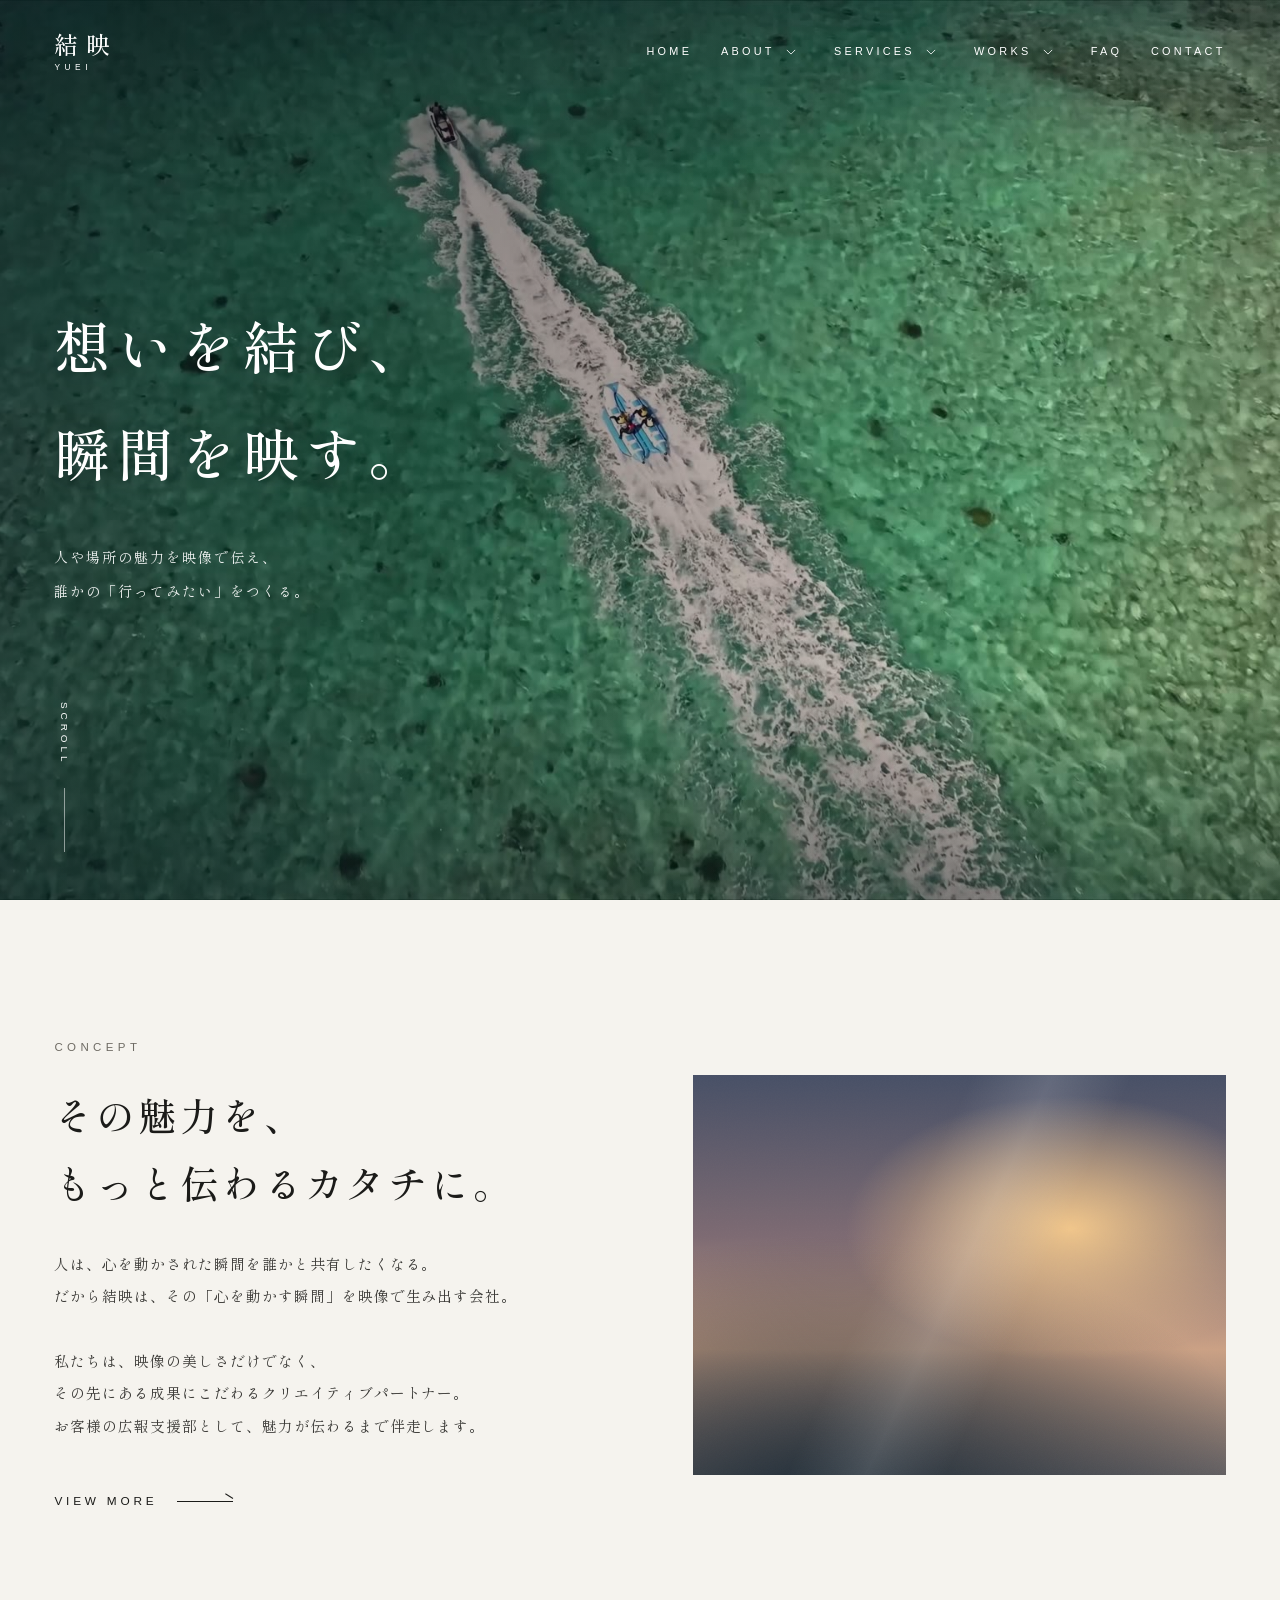
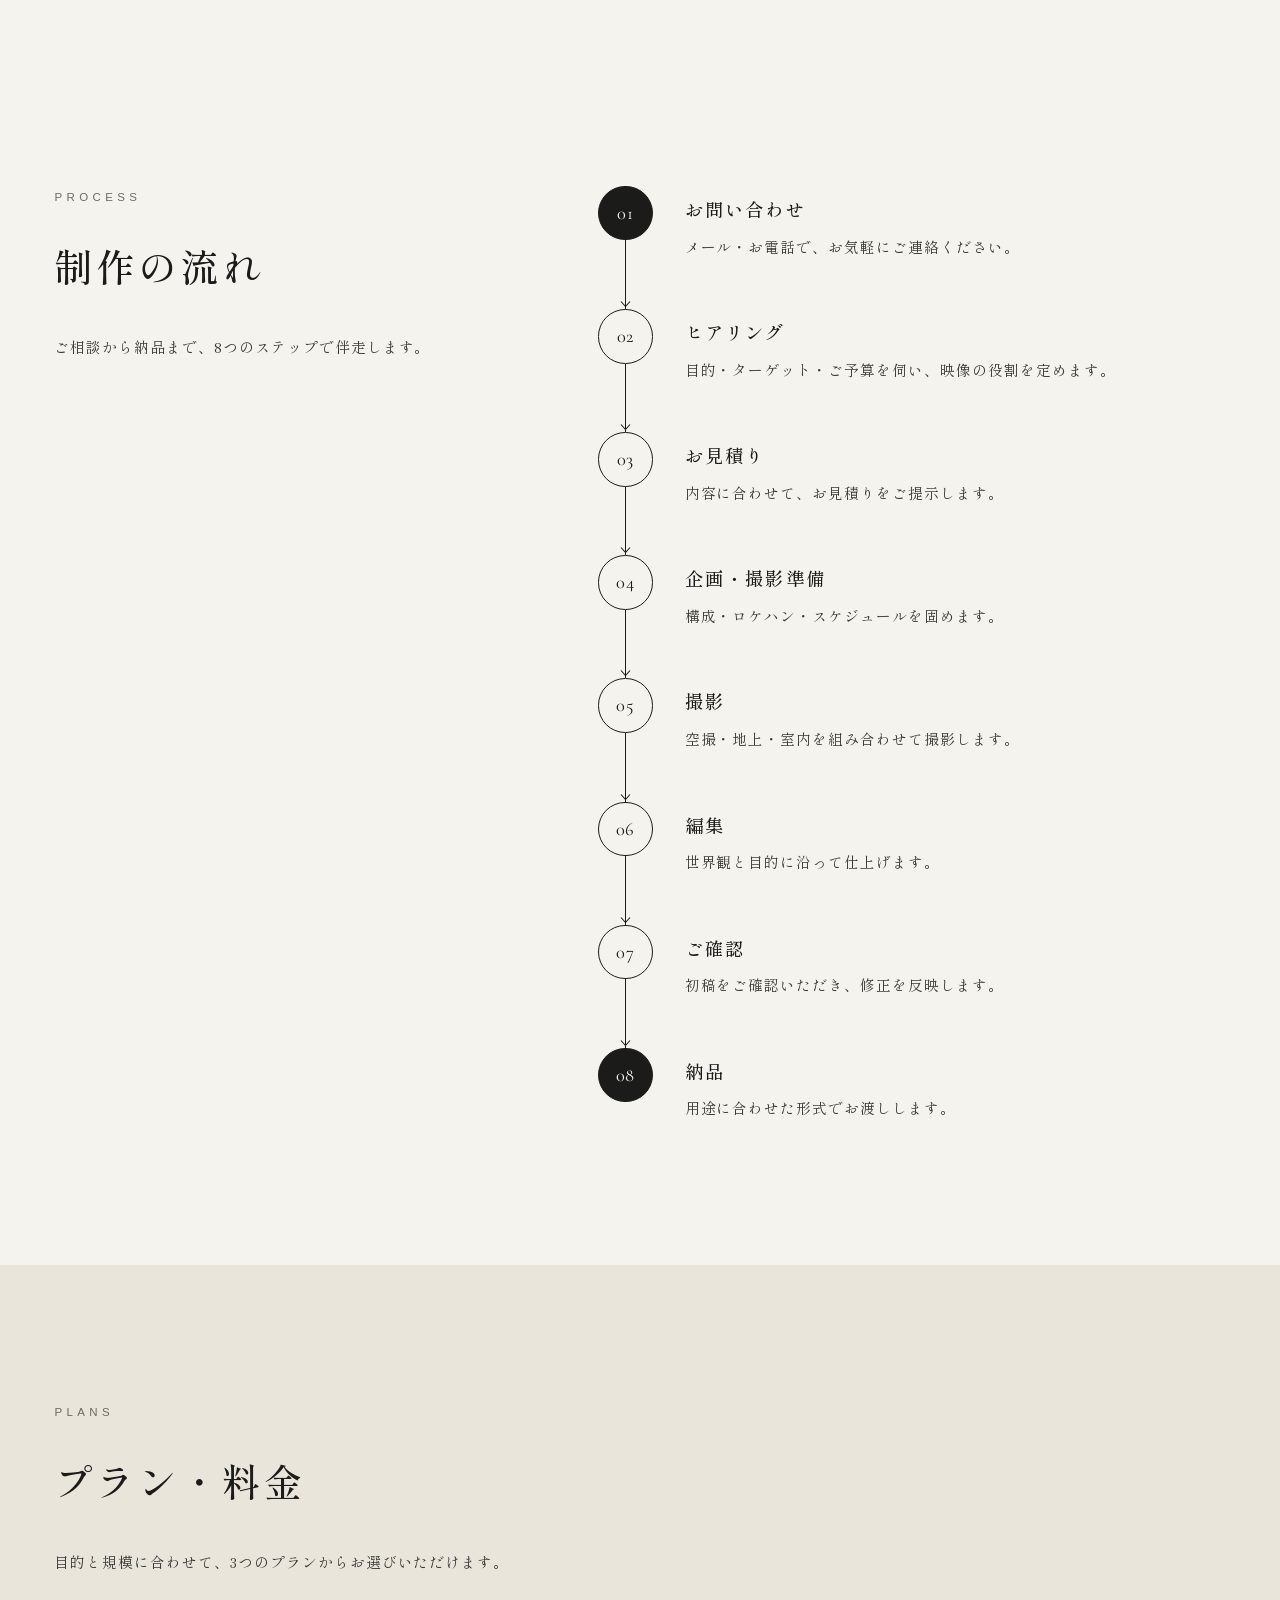
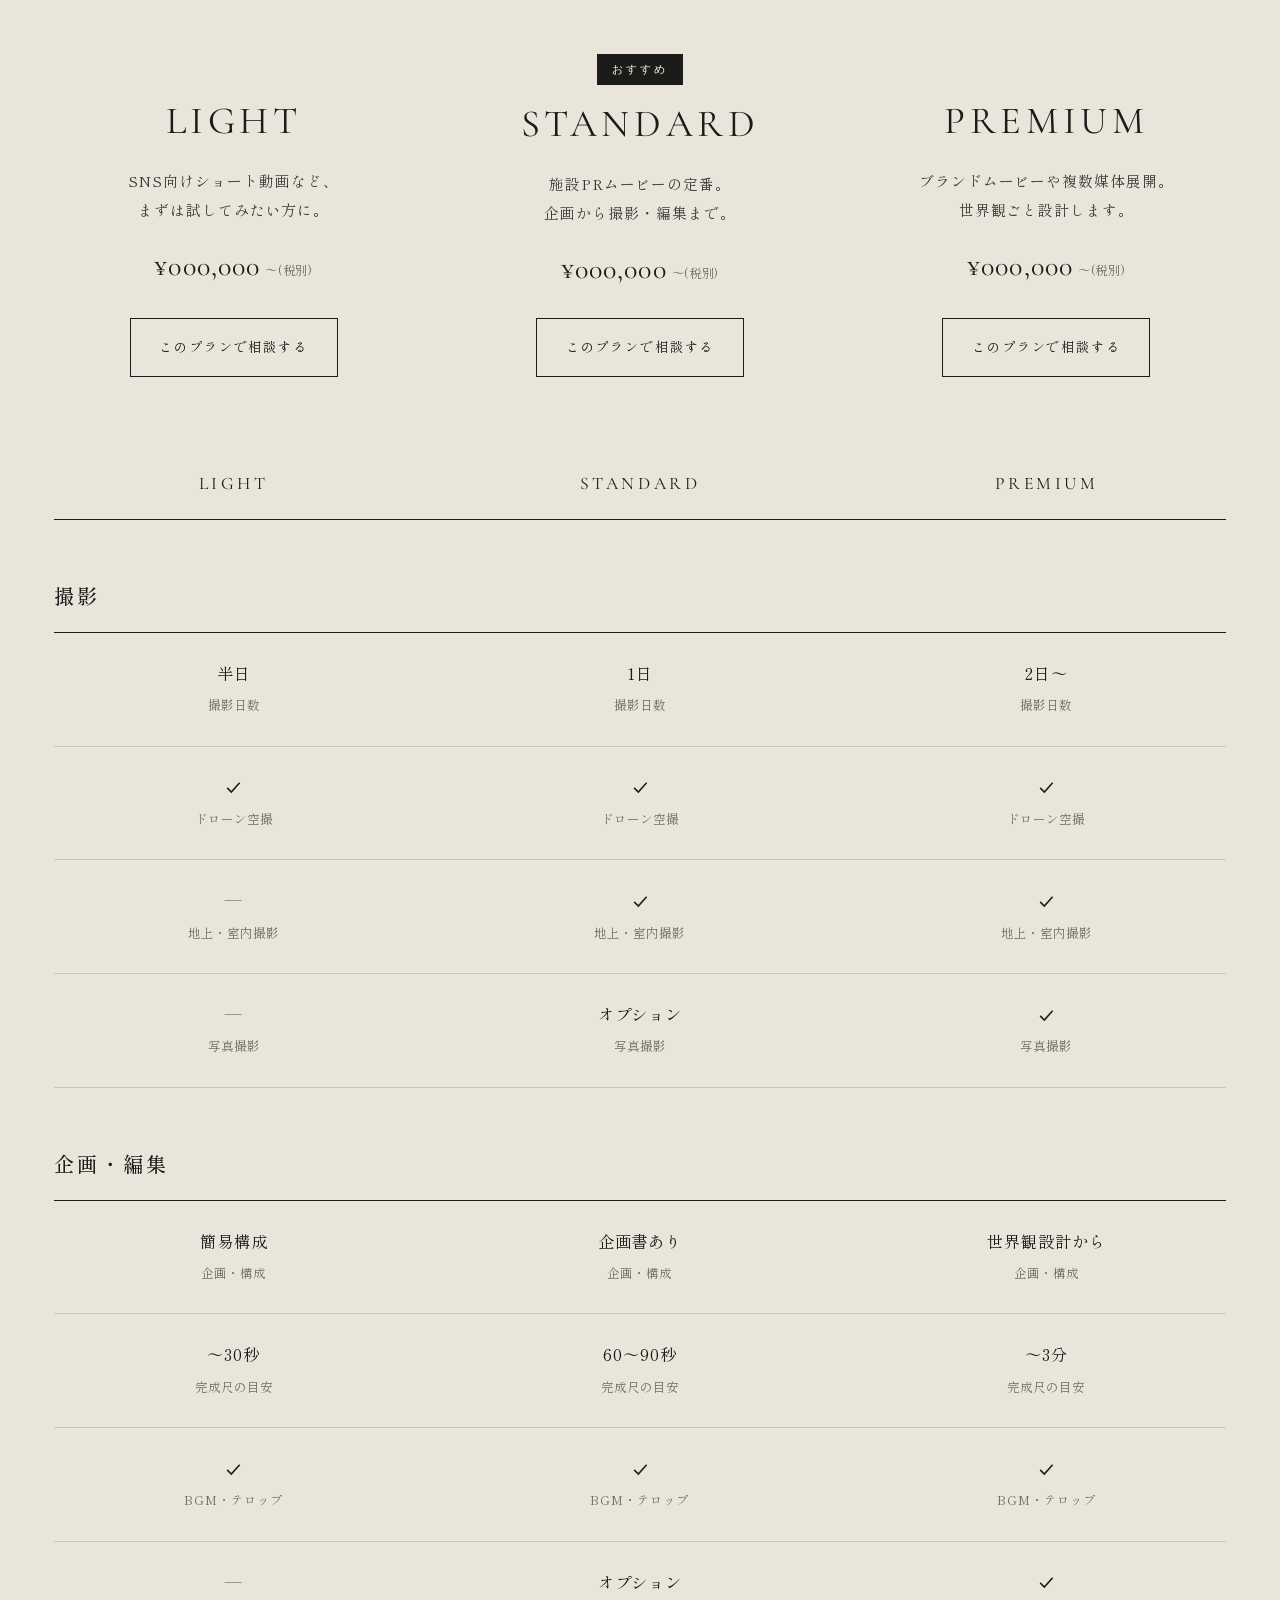
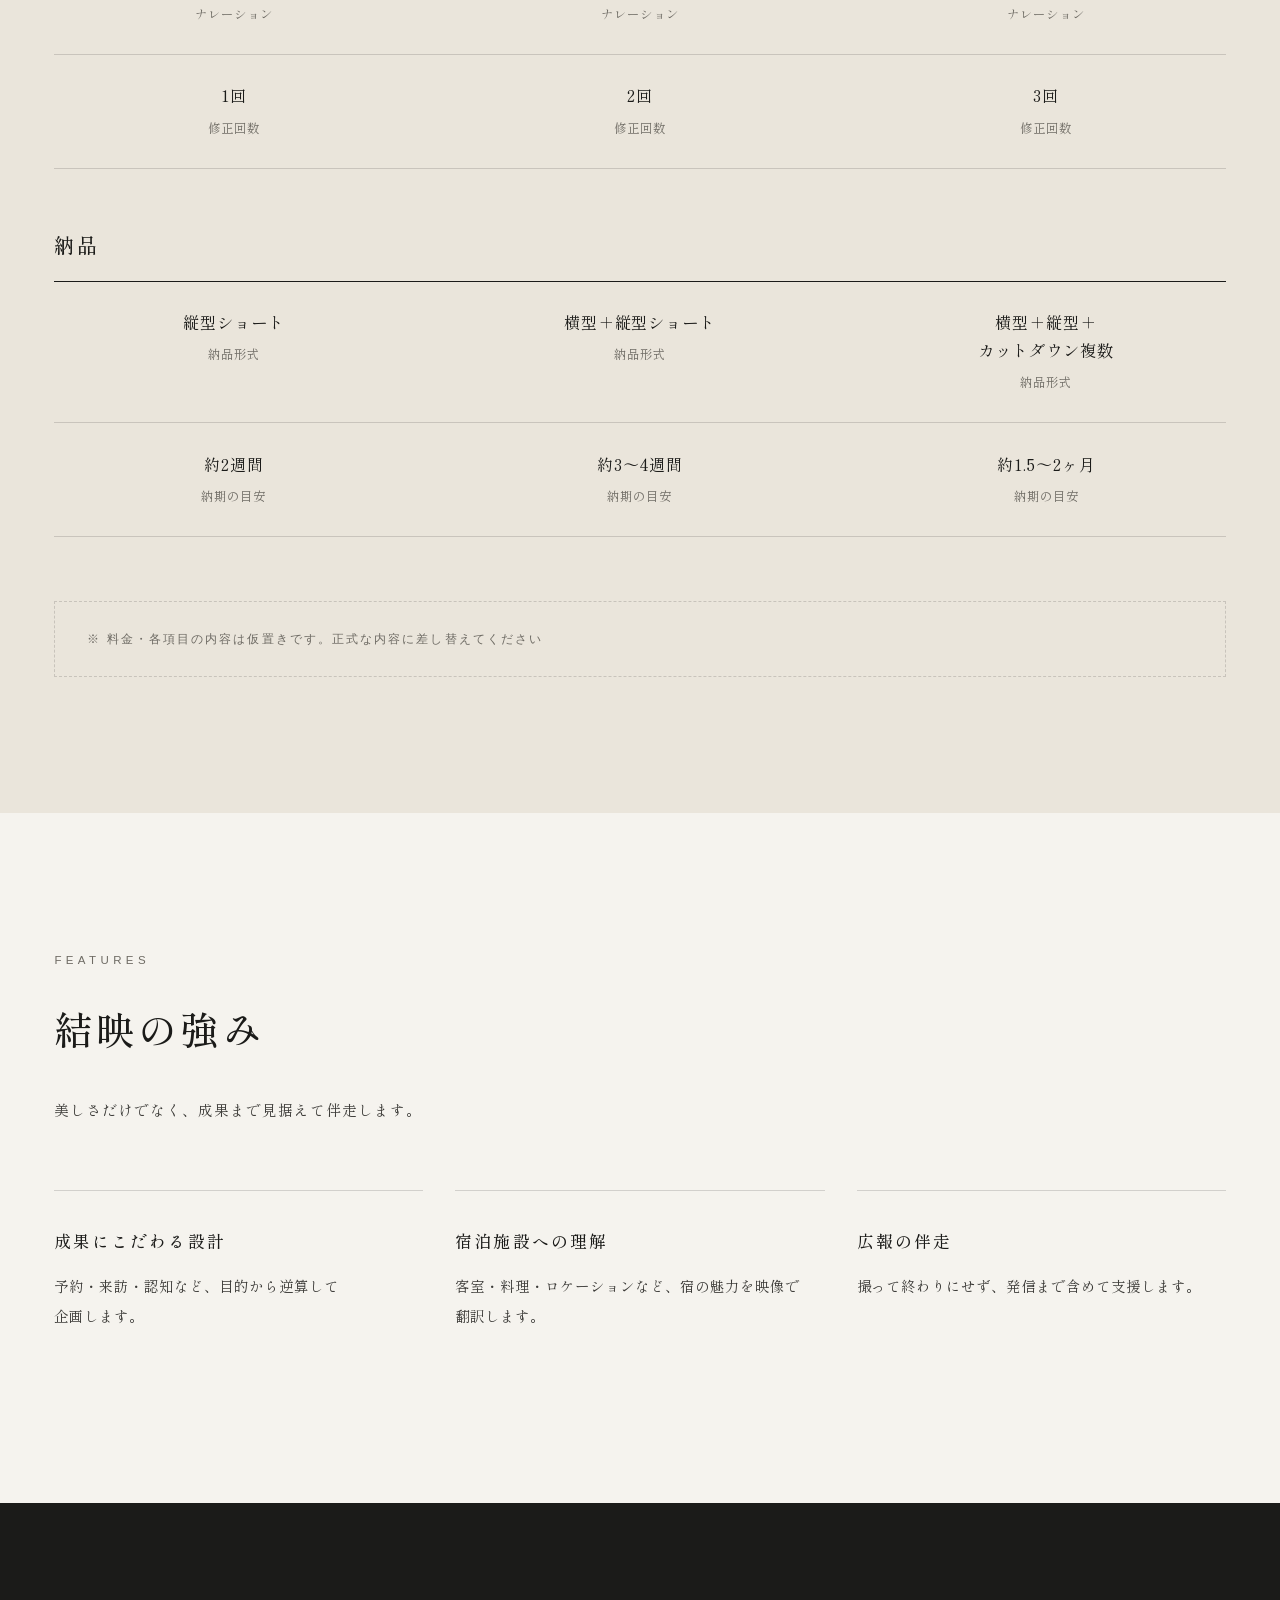
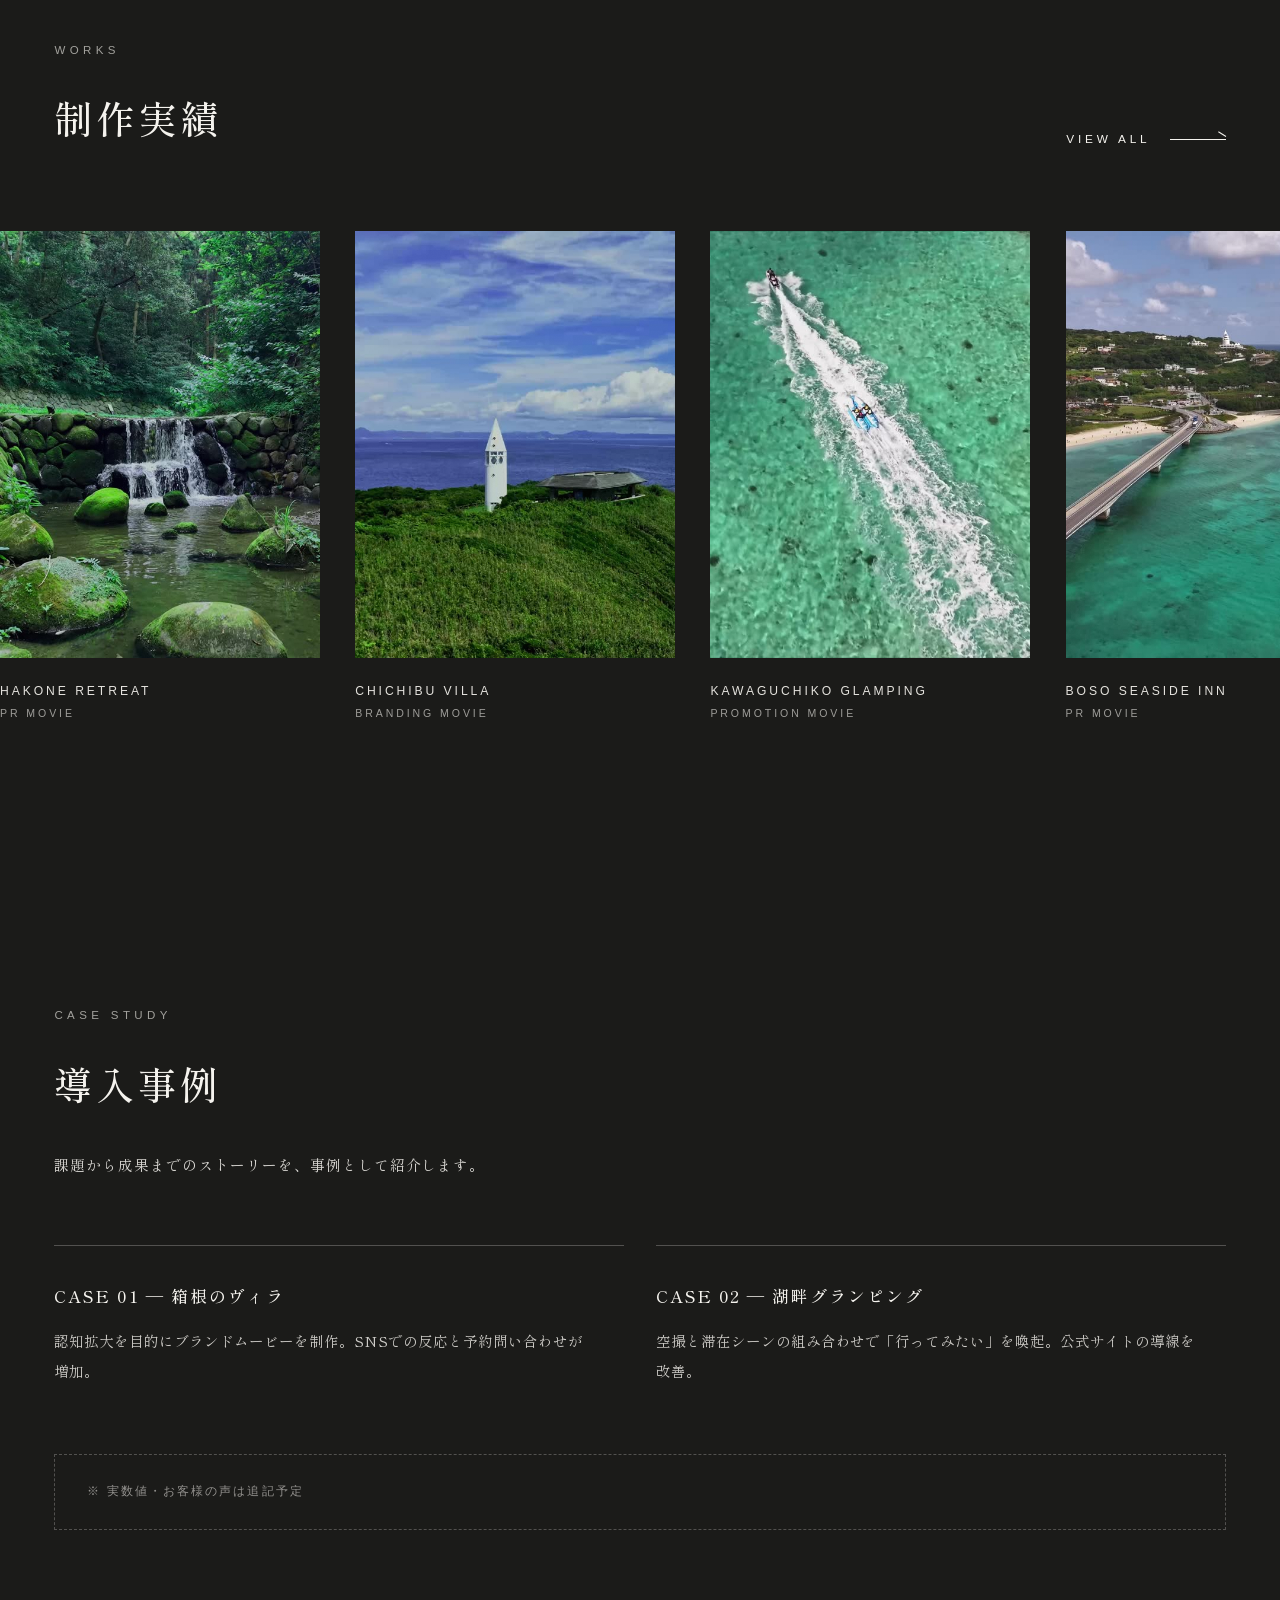
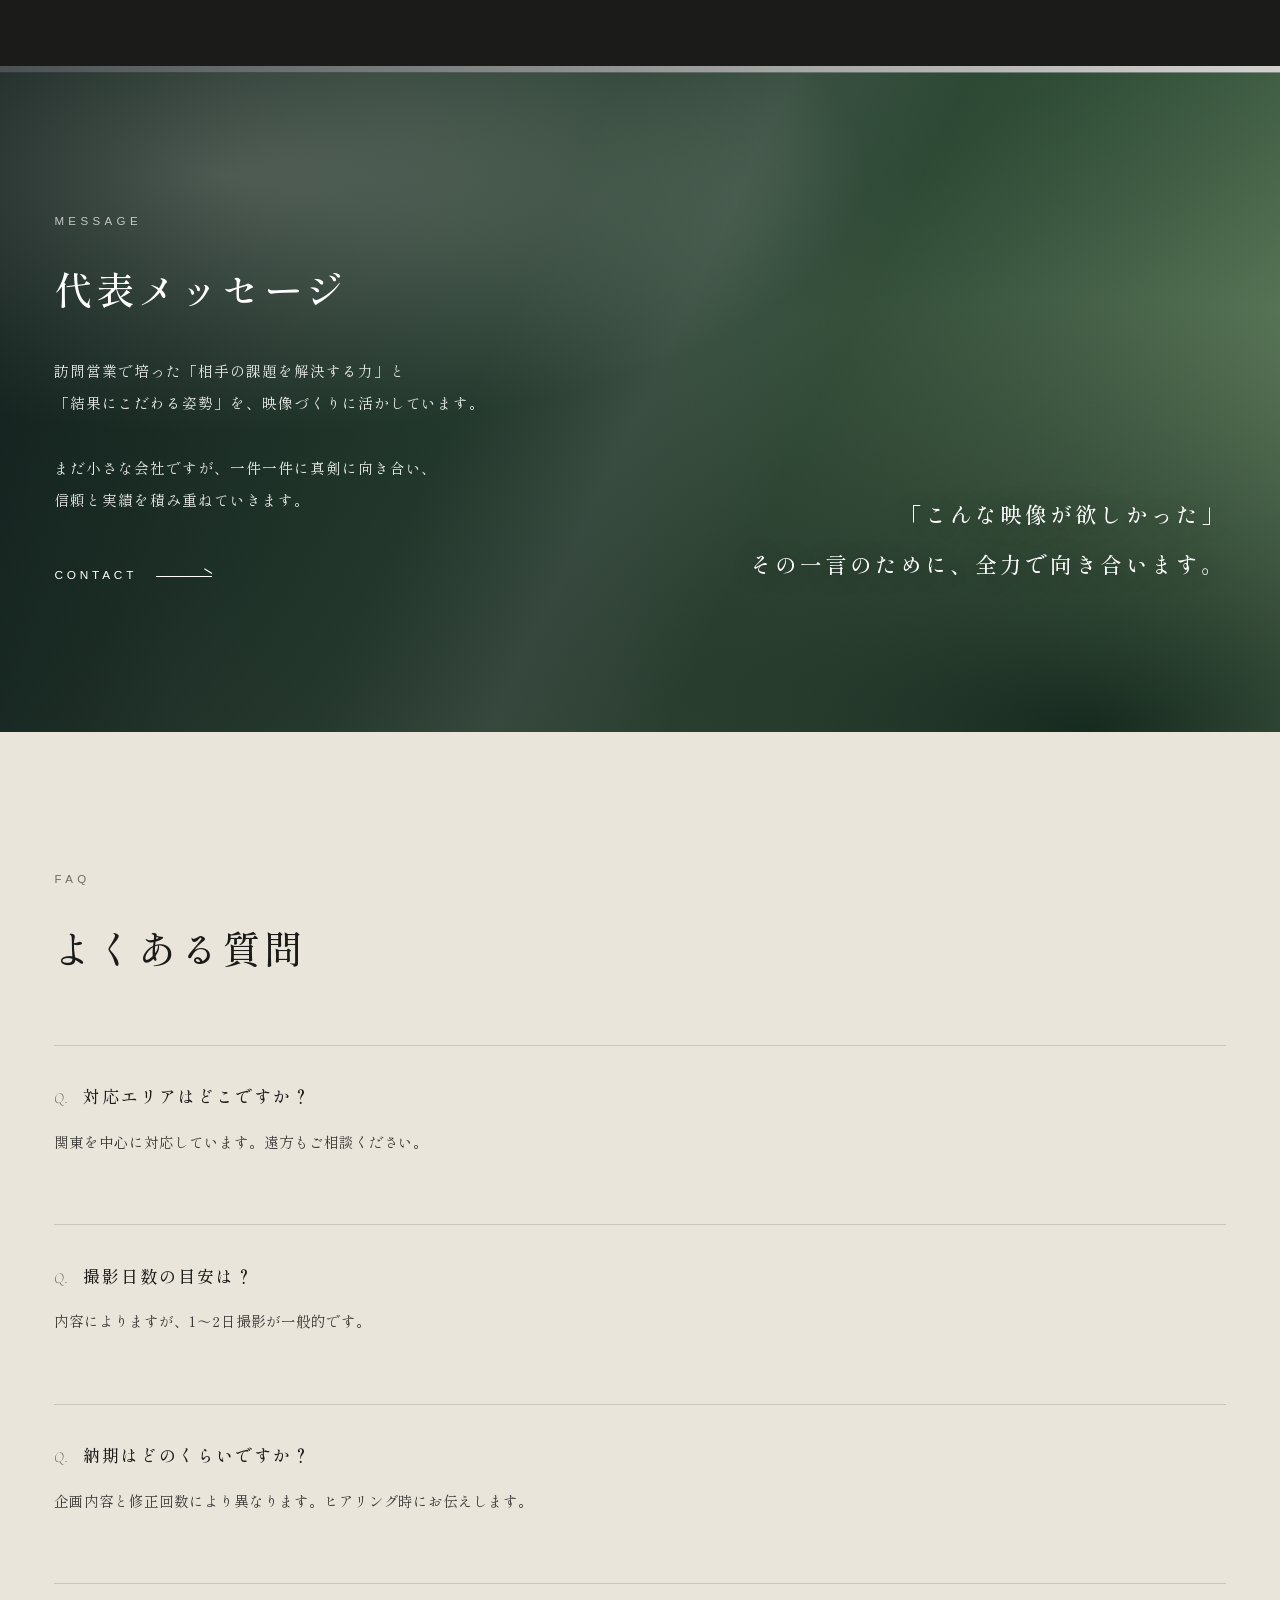
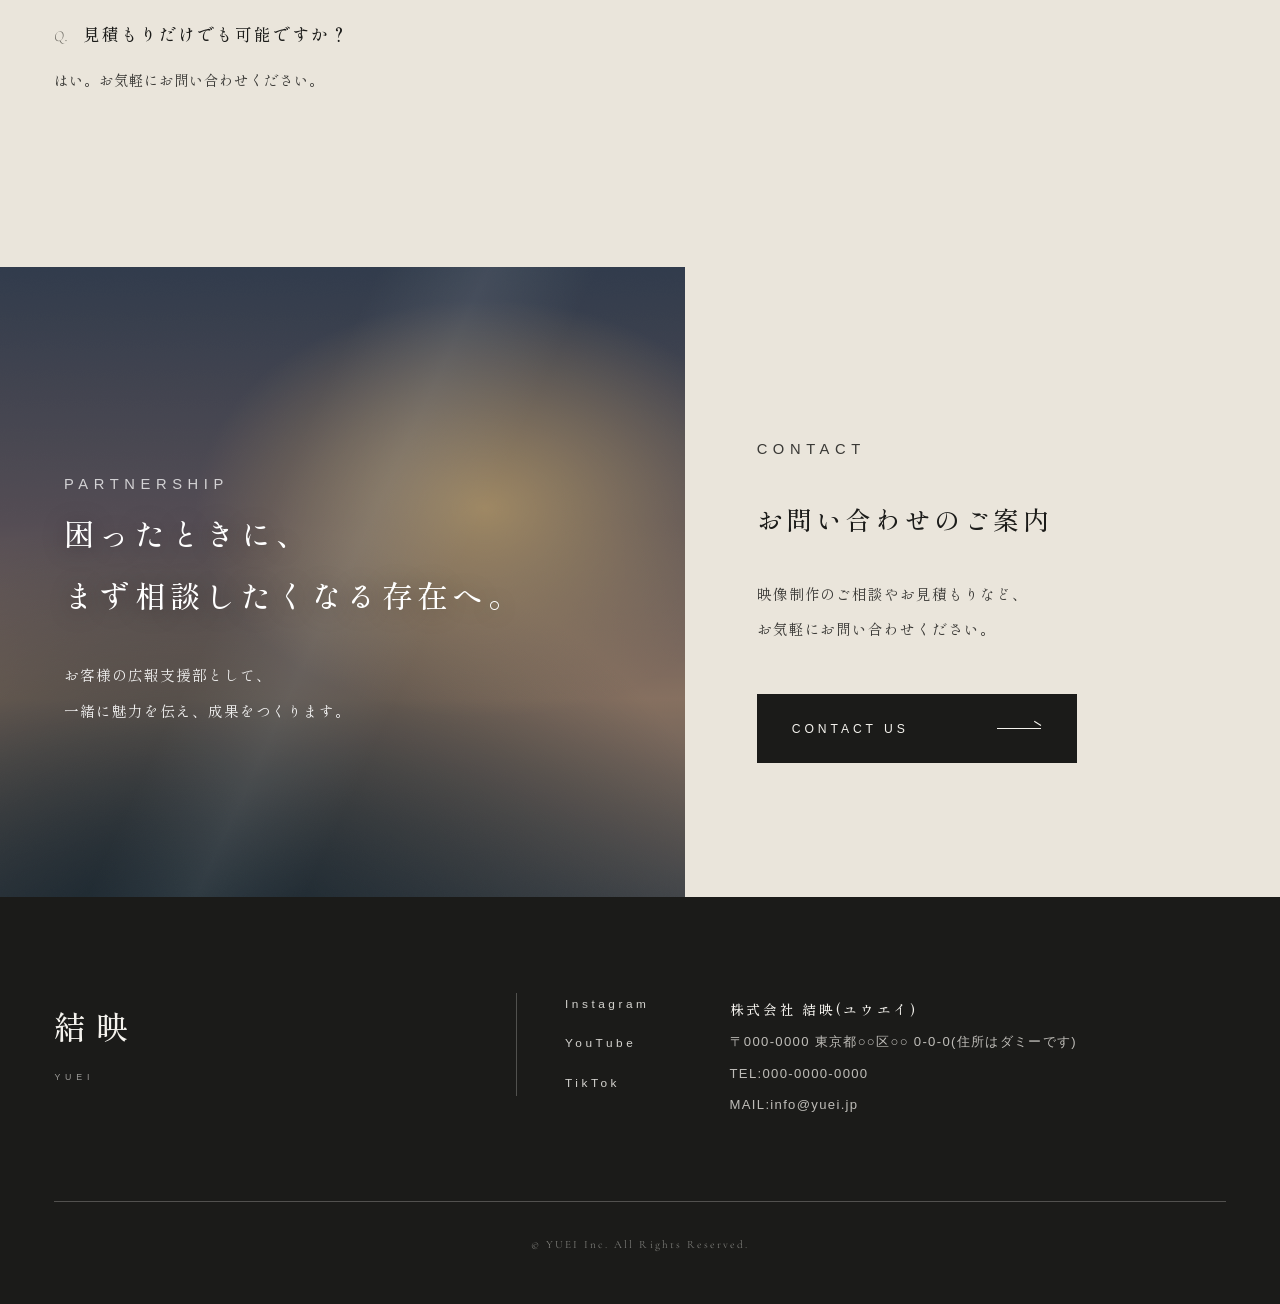
==== commit aedf6edd: "会社概要を削除し、全体の視認性とバランスを調整 - 会社概要セクションとフッターのCOMPANYリンクを削除 - 制作の流れ:見出し+縦のフローチャート(番号の丸を矢印でつなぐ)の2カラムに - プラ" ====
--- a/index.html
+++ b/index.html
@@ -18,7 +18,7 @@
   --ink-soft:#3a3936;
   --paper:#f5f3ee;
   --beige:#eae5db;
-  --gray:#8b8880;
+  --gray:#6e6b64;
   --line:rgba(27,27,25,.16);
   --line-light:rgba(245,243,238,.25);
   --mincho:"Shippori Mincho","Yu Mincho","Hiragino Mincho ProN",serif;
@@ -43,31 +43,33 @@
 /* ---------- 共通パーツ ---------- */
 .eyebrow{
   font-family:var(--sans);
-  font-size:.68rem;
+  font-size:.72rem;
   font-weight:300;
-  letter-spacing:.42em;
+  letter-spacing:.38em;
   color:var(--gray);
   text-transform:uppercase;
 }
 .heading{
-  font-size:clamp(1.6rem,3.2vw,2.6rem);
+  font-size:clamp(1.6rem,3vw,2.5rem);
   font-weight:500;
-  line-height:1.85;
+  line-height:1.75;
   letter-spacing:.1em;
-  margin-top:1.6rem;
+  margin-top:1.4rem;
+  word-break:auto-phrase;
 }
 .lead{
-  font-size:clamp(.85rem,1.1vw,.95rem);
-  line-height:2.4;
+  font-size:clamp(.92rem,1.15vw,1.02rem);
+  line-height:2.2;
   color:var(--ink-soft);
-  margin-top:2.4rem;
-  max-width:34em;
+  margin-top:2rem;
+  max-width:36em;
+  word-break:auto-phrase;
 }
 .more{
   display:inline-flex;align-items:center;gap:1.2rem;
   margin-top:3rem;
   font-family:var(--sans);
-  font-size:.7rem;letter-spacing:.35em;font-weight:300;
+  font-size:.74rem;letter-spacing:.32em;font-weight:300;
   color:var(--ink);
   position:relative;
 }
@@ -81,15 +83,16 @@
   transform:rotate(32deg);transform-origin:right center;
 }
 .more:hover .arrow{width:80px}
-.section-block{padding:11rem 3.4rem;max-width:1280px;margin:0 auto}
+.section-block{padding:8.5rem 3.4rem;max-width:1280px;margin:0 auto}
 .section-block--narrow{max-width:720px}
-.section-block--dark{background:var(--ink);color:var(--paper);max-width:none;padding:11rem 3.4rem}
+.section-block--dark{background:var(--ink);color:var(--paper);max-width:none;padding:8.5rem 3.4rem}
 .section-block--dark .eyebrow{color:rgba(245,243,238,.5)}
-.section-block--dark .lead{color:rgba(245,243,238,.85)}
-.section-block--beige{background:var(--beige);max-width:none;padding:11rem 3.4rem}
-.section-block--beige .inner{max-width:1280px;margin:0 auto}
+.section-block--dark .lead{color:rgba(245,243,238,.88)}
+.section-block--dark .eyebrow,.works-head .eyebrow{color:rgba(245,243,238,.62)}
+.section-block--beige{background:var(--beige);max-width:none;padding:8.5rem 3.4rem}
+.section-block--beige .inner,.section-block--dark .inner{max-width:calc(1280px - 6.8rem);margin:0 auto}
 .placeholder-note{
-  margin-top:2rem;padding:2.4rem 2rem;
+  margin-top:2rem;padding:1.6rem 2rem;
   border:1px dashed var(--line);
   font-family:var(--sans);font-size:.72rem;letter-spacing:.18em;
   color:var(--gray);line-height:2;
@@ -253,17 +256,16 @@
 .rv-d1{transition-delay:.15s}.rv-d2{transition-delay:.3s}.rv-d3{transition-delay:.45s}
 
 /* ---------- Concept ---------- */
-.concept{padding:11rem 3.4rem;max-width:1280px;margin:0 auto;
-  display:grid;grid-template-columns:1fr 1.1fr;gap:6rem;align-items:center}
+.concept{padding:8.5rem 3.4rem;max-width:1280px;margin:0 auto;
+  display:grid;grid-template-columns:1.05fr 1fr;gap:5rem;align-items:center}
 .concept .frame{aspect-ratio:4/3}
 .concept .frame .scene{position:absolute;inset:0}
 .frame{position:relative;overflow:hidden}
 .frame .scene{height:100%}
 
 /* ---------- Works ---------- */
-.works{background:var(--ink);color:var(--paper);padding:10rem 0 11rem;overflow:hidden}
+.works{background:var(--ink);color:var(--paper);padding:8.5rem 0 9rem;overflow:hidden}
 .works-head{max-width:1280px;margin:0 auto 5rem;padding:0 3.4rem;display:flex;justify-content:space-between;align-items:flex-end;flex-wrap:wrap;gap:2rem}
-.works-head .eyebrow{color:rgba(245,243,238,.5)}
 .works .more{color:var(--paper)}
 .works .more .arrow{background:var(--paper)}
 .works .more .arrow::after{background:var(--paper)}
@@ -275,8 +277,8 @@
 .card .frame .scene{position:absolute;inset:0;transition:transform 1.2s cubic-bezier(.19,1,.22,1)}
 .card:hover .frame .scene{transform:scale(1.05)}
 .work-video{position:absolute;inset:0;width:100%;height:100%;object-fit:cover;display:block}
-.card figcaption{margin-top:1.3rem;font-family:var(--sans);font-weight:300;font-size:.68rem;letter-spacing:.28em;line-height:2;color:rgba(245,243,238,.85)}
-.card figcaption span{display:block;font-size:.6rem;color:rgba(245,243,238,.45)}
+.card figcaption{margin-top:1.3rem;font-family:var(--sans);font-weight:300;font-size:.76rem;letter-spacing:.24em;line-height:2;color:rgba(245,243,238,.92)}
+.card figcaption span{display:block;font-size:.66rem;color:rgba(245,243,238,.6)}
 
 /* ---------- Plans / Features / Process / FAQ grids ---------- */
 .feature-grid,.faq-list,.case-grid{
@@ -285,59 +287,72 @@
 .feature-grid{grid-template-columns:repeat(3,1fr)}
 .case-grid{grid-template-columns:1fr 1fr}
 .feature-card,.case-card,.faq-item{
-  padding:2rem 0;border-top:1px solid var(--line);
+  padding:2.2rem 0;border-top:1px solid var(--line);
 }
 .section-block--dark .feature-card,
 .section-block--dark .case-card,
 .section-block--dark .faq-item{border-top-color:var(--line-light)}
 .feature-card h3,.case-card h3,.faq-item h3{
-  font-size:.95rem;font-weight:500;letter-spacing:.16em;
+  font-size:1.05rem;font-weight:500;letter-spacing:.12em;line-height:1.8;
 }
 .feature-card p,.case-card p,.faq-item p{
-  margin-top:1rem;font-size:.78rem;line-height:2.2;color:var(--ink-soft);
+  margin-top:.9rem;font-size:.9rem;line-height:2.1;color:var(--ink-soft);word-break:auto-phrase;
 }
 .section-block--dark .feature-card p,
 .section-block--dark .case-card p,
-.section-block--dark .faq-item p{color:rgba(245,243,238,.75)}
+.section-block--dark .faq-item p{color:rgba(245,243,238,.82)}
 .faq-item .no{
   font-family:var(--serif-en);font-style:italic;font-weight:300;
-  font-size:.8rem;color:var(--gray);margin-right:.8rem;
-}
-.section-block--dark .faq-item .no{color:rgba(245,243,238,.45)}
-
-/* ---------- Process:矢印でつなぐフローチャート ---------- */
-.flow{list-style:none;margin-top:5rem;display:grid;grid-template-columns:repeat(8,1fr);column-gap:2.6rem}
-.flow-step{position:relative;padding-top:1.8rem;border-top:1px solid var(--ink)}
-.flow-step::before{ /* 各ステップの起点 */
-  content:"";position:absolute;left:0;top:-4px;width:7px;height:7px;border-radius:50%;background:var(--ink)}
-.flow-step:not(:last-child)::after{ /* 次のステップへの矢印 */
-  content:"";position:absolute;top:-6px;right:-2.6rem;width:2.6rem;height:11px;
-  background:url("data:image/svg+xml,%3Csvg xmlns='http://www.w3.org/2000/svg' viewBox='0 0 26 11'%3E%3Cpath d='M4 5.5H21M17 1.5l4.5 4-4.5 4' fill='none' stroke='%231b1b19' stroke-width='1'/%3E%3C/svg%3E") center/26px 11px no-repeat}
-.flow-step .no{font-family:var(--serif-en);font-style:italic;font-weight:300;font-size:.85rem;color:var(--gray);letter-spacing:.1em}
-.flow-step h3{word-break:keep-all;margin-top:.4rem;font-size:.92rem;font-weight:500;letter-spacing:.12em;line-height:1.7}
-.flow-step p{margin-top:.9rem;font-size:.72rem;line-height:2;color:var(--ink-soft)}
+  font-size:.95rem;color:var(--gray);margin-right:.8rem;
+}
+.section-block--dark .faq-item .no{color:rgba(245,243,238,.6)}
+
+/* ---------- Process:番号の丸を矢印でつなぐ縦のフローチャート ---------- */
+.process-layout{display:grid;grid-template-columns:minmax(0,.85fr) minmax(0,1.15fr);gap:5rem;align-items:start}
+.process-head{position:sticky;top:calc(var(--header-h,76px) + 3rem)}
+.flow{list-style:none}
+.flow-step{position:relative;display:grid;grid-template-columns:3.4rem 1fr;column-gap:2rem;padding-bottom:2.6rem}
+.flow-step:last-child{padding-bottom:0}
+.flow-step .no{ /* ステップ番号の丸 */
+  position:relative;z-index:1;width:3.4rem;height:3.4rem;border:1px solid var(--ink);border-radius:50%;
+  display:flex;align-items:center;justify-content:center;background:var(--paper);
+  font-family:var(--serif-en);font-size:1.15rem;letter-spacing:.04em;line-height:1}
+.flow-step:first-child .no,.flow-step:last-child .no{background:var(--ink);color:var(--paper)} /* 始点と終点 */
+.flow-step:not(:last-child)::before{ /* 次の丸へつなぐ線 */
+  content:"";position:absolute;left:1.7rem;top:3.4rem;bottom:0;width:1px;background:var(--ink)}
+.flow-step:not(:last-child)::after{ /* 矢印の先端 */
+  content:"";position:absolute;left:calc(1.7rem - 5px);bottom:1px;width:11px;height:8px;
+  background:url("data:image/svg+xml,%3Csvg xmlns='http://www.w3.org/2000/svg' viewBox='0 0 11 8'%3E%3Cpath d='M1 1.5l4.5 5 4.5-5' fill='none' stroke='%231b1b19' stroke-width='1.1'/%3E%3C/svg%3E") center/11px 8px no-repeat}
+.flow-body{padding-top:.5rem;padding-bottom:.4rem}
+.flow-step h3{font-size:1.15rem;font-weight:500;letter-spacing:.12em;line-height:1.7}
+.flow-step p{margin-top:.4rem;font-size:.92rem;line-height:2;color:var(--ink-soft);word-break:auto-phrase}
 
 /* ---------- Plans:Appleのモデル比較風 ---------- */
-.cmp{margin-top:5rem}
+.cmp{margin-top:4.5rem}
 .cmp-models,.cmp-row,.cmp-bar{display:grid;grid-template-columns:repeat(3,1fr);column-gap:3rem}
 .cmp-model{text-align:center;display:flex;flex-direction:column;align-items:center}
-.cmp-tag{font-family:var(--sans);font-size:.62rem;font-weight:300;letter-spacing:.35em;color:var(--gray);min-height:1.4em}
-.cmp-name{margin-top:.8rem;font-family:var(--serif-en);font-weight:300;font-size:clamp(1.8rem,3vw,2.7rem);letter-spacing:.14em;line-height:1.3}
-.cmp-desc{margin-top:1.4rem;font-size:.8rem;line-height:2.1;color:var(--ink-soft);min-height:4.2em}
-.cmp-price{margin-top:1.6rem;font-family:var(--serif-en);font-size:1.4rem;letter-spacing:.06em}
-.cmp-price small{font-family:var(--mincho);font-size:.68rem;letter-spacing:.08em;color:var(--gray);margin-left:.3rem}
-.cmp-model .more{margin-top:1.8rem}
+.cmp-tag{min-height:1.9rem}
+.cmp-tag span{display:inline-block;padding:.3rem .9rem;background:var(--ink);color:var(--paper);
+  font-family:var(--sans);font-size:.66rem;font-weight:300;letter-spacing:.3em}
+.cmp-name{margin-top:.9rem;font-family:var(--serif-en);font-weight:400;font-size:clamp(1.9rem,3vw,2.7rem);letter-spacing:.12em;line-height:1.3}
+.cmp-desc{margin-top:1.2rem;font-size:.92rem;line-height:2;color:var(--ink-soft);min-height:4em;word-break:auto-phrase}
+.cmp-price{margin:1.4rem 0 1.8rem;font-family:var(--serif-en);font-size:1.75rem;letter-spacing:.04em;line-height:1.4}
+.cmp-price small{font-family:var(--mincho);font-size:.78rem;letter-spacing:.06em;color:var(--gray);margin-left:.3rem}
+.cmp-btn{margin-top:auto;display:inline-block;padding:.95rem 1.8rem;border:1px solid var(--ink);
+  font-size:.82rem;letter-spacing:.14em;transition:background .35s ease,color .35s ease}
+.cmp-btn:hover{background:var(--ink);color:var(--paper)}
 .cmp-bar{ /* スクロール中も列の見出しを固定 */
-  position:sticky;top:var(--header-h,76px);z-index:5;margin-top:5rem;padding:1.1rem 0;
-  background:rgba(234,229,219,.94);backdrop-filter:blur(8px);-webkit-backdrop-filter:blur(8px);
-  border-bottom:1px solid var(--line)}
-.cmp-bar span{text-align:center;font-family:var(--serif-en);font-size:1rem;letter-spacing:.24em}
+  position:sticky;top:var(--header-h,76px);z-index:5;margin-top:4.5rem;padding:1.1rem 0;
+  background:rgba(234,229,219,.96);backdrop-filter:blur(8px);-webkit-backdrop-filter:blur(8px);
+  border-bottom:1px solid var(--ink)}
+.cmp-bar span{text-align:center;font-family:var(--serif-en);font-size:1.1rem;letter-spacing:.2em}
 .cmp-group{margin-top:3.5rem}
-.cmp-group-title{font-size:1.15rem;font-weight:500;letter-spacing:.16em;padding-bottom:1rem;border-bottom:1px solid var(--ink)}
-.cmp-row{padding:2rem 0;border-bottom:1px solid var(--line)}
+.cmp-group-title{font-size:1.25rem;font-weight:500;letter-spacing:.14em;padding-bottom:1rem;border-bottom:1px solid var(--ink)}
+.cmp-row{padding:1.7rem 0;border-bottom:1px solid var(--line)}
 .cmp-cell{text-align:center;display:flex;flex-direction:column;align-items:center}
-.cmp-cell .v{font-size:.95rem;letter-spacing:.08em;line-height:1.8}
-.cmp-cell .k{margin-top:.35rem;font-family:var(--sans);font-size:.6rem;font-weight:300;letter-spacing:.2em;color:var(--gray)}
+.cmp-cell .v{word-break:auto-phrase;font-size:1.02rem;letter-spacing:.06em;line-height:1.7;min-height:1.7em;display:flex;align-items:center}
+.cmp-cell .ic{width:1.3rem;height:1.3rem}
+.cmp-cell .k{margin-top:.35rem;font-size:.78rem;letter-spacing:.08em;color:var(--gray)}
 .cmp-cell.na .v{color:var(--gray)}
 .cmp + .placeholder-note{margin-top:4rem}
 
@@ -345,8 +360,8 @@
 .message{position:relative;color:#fff}
 .message .scene{position:absolute;inset:0}
 .message .veil{position:absolute;inset:0;background:linear-gradient(90deg,rgba(10,18,22,.72) 0%,rgba(10,18,22,.35) 60%,rgba(10,18,22,.15) 100%)}
-.message-inner{position:relative;z-index:2;max-width:1280px;margin:0 auto;padding:11rem 3.4rem;display:grid;grid-template-columns:1.1fr 1fr;gap:4rem;align-items:end}
-.message .eyebrow{color:rgba(255,255,255,.55)}
+.message-inner{position:relative;z-index:2;max-width:1280px;margin:0 auto;padding:9rem 3.4rem;display:grid;grid-template-columns:1.1fr 1fr;gap:4rem;align-items:end}
+.message .eyebrow{color:rgba(255,255,255,.7)}
 .message .lead{color:rgba(255,255,255,.9)}
 .message .more{color:#fff}
 .message .more .arrow{background:#fff}
@@ -367,15 +382,15 @@
   padding:4rem;color:#fff;
 }
 .cta .visual h2{font-size:clamp(1.4rem,2.4vw,2rem);font-weight:500;line-height:2;letter-spacing:.14em;text-shadow:0 2px 24px rgba(0,10,16,.4)}
-.cta .visual p{margin-top:2rem;font-size:.85rem;line-height:2.4;color:rgba(255,255,255,.92)}
+.cta .visual p{margin-top:2rem;font-size:.92rem;line-height:2.4;color:rgba(255,255,255,.92)}
 .cta .panel{background:var(--beige);display:flex;flex-direction:column;justify-content:center;padding:5rem 4.5rem}
 .cta .panel h2{font-size:clamp(1.3rem,2vw,1.7rem);font-weight:500;letter-spacing:.14em;margin-top:1.6rem}
-.cta .panel p{margin-top:2rem;font-size:.82rem;line-height:2.4;color:var(--ink-soft)}
+.cta .panel p{margin-top:2rem;font-size:.92rem;line-height:2.4;color:var(--ink-soft)}
 .btn{
   margin-top:3rem;display:inline-flex;justify-content:space-between;align-items:center;
   background:var(--ink);color:var(--paper);
   padding:1.4rem 2.2rem;max-width:320px;
-  font-family:var(--sans);font-size:.7rem;letter-spacing:.35em;font-weight:300;
+  font-family:var(--sans);font-size:.76rem;letter-spacing:.32em;font-weight:300;
   transition:opacity .4s ease;
 }
 .btn:hover{opacity:.82}
@@ -388,29 +403,17 @@
 .foot-logo .ja{font-size:2rem;font-weight:500;letter-spacing:.3em}
 .foot-logo .en{font-family:var(--sans);font-size:.55rem;letter-spacing:.55em;margin-top:.6rem;font-weight:300;color:rgba(245,243,238,.6)}
 .foot-nav{list-style:none;display:flex;flex-direction:column;gap:1rem;border-left:1px solid var(--line-light);padding-left:3rem}
-.foot-nav a{font-family:var(--sans);font-size:.66rem;letter-spacing:.3em;font-weight:300;color:rgba(245,243,238,.85)}
+.foot-nav a{font-family:var(--sans);font-size:.74rem;letter-spacing:.3em;font-weight:300;color:rgba(245,243,238,.85)}
 .foot-nav a:hover{color:#fff}
-.foot-social{display:flex;flex-direction:column;gap:1rem;margin-top:2rem}
-.foot-social a{font-family:var(--sans);font-size:.66rem;letter-spacing:.3em;font-weight:300;color:rgba(245,243,238,.85)}
+.foot-social{display:flex;flex-direction:column;gap:1rem}
+.foot-social a{font-family:var(--sans);font-size:.74rem;letter-spacing:.3em;font-weight:300;color:rgba(245,243,238,.85)}
 .foot-social a:hover{color:#fff}
-.foot-info{font-size:.75rem;line-height:2.4;color:rgba(245,243,238,.75);font-family:var(--sans);font-weight:300;letter-spacing:.1em}
+.foot-info{font-size:.82rem;line-height:2.4;color:rgba(245,243,238,.75);font-family:var(--sans);font-weight:300;letter-spacing:.1em}
 .foot-info strong{font-family:var(--mincho);font-weight:500;font-size:.85rem;letter-spacing:.2em;color:var(--paper)}
 .copyright{max-width:1280px;margin:5rem auto 0;padding-top:2rem;border-top:1px solid var(--line-light);
   font-family:var(--serif-en);font-size:.7rem;letter-spacing:.18em;color:rgba(245,243,238,.45);text-align:center}
 
 /* ---------- Responsive ---------- */
-@media (max-width:1100px){
-  /* フローチャートは縦向きに */
-  .flow{grid-template-columns:1fr;max-width:640px;margin-top:4rem}
-  .flow-step{border-top:none;border-left:1px solid var(--ink);padding:0 0 3.2rem 2.2rem}
-  .flow-step::before{left:-4px;top:.55rem}
-  .flow-step:not(:last-child)::after{
-    top:auto;bottom:1rem;right:auto;left:-6px;width:11px;height:14px;
-    background:url("data:image/svg+xml,%3Csvg xmlns='http://www.w3.org/2000/svg' viewBox='0 0 11 14'%3E%3Cpath d='M1.5 8.5l4 4.5 4-4.5' fill='none' stroke='%231b1b19' stroke-width='1'/%3E%3C/svg%3E") center/11px 14px no-repeat}
-  .flow-step:last-child{border-left-color:transparent;padding-bottom:0}
-  .flow-step h3{margin-top:.1rem;font-size:1rem}
-  .flow-step p{font-size:.8rem;margin-top:.5rem}
-}
 @media (max-width:900px){
   header{
     padding:max(1.4rem,env(safe-area-inset-top)) max(1.6rem,env(safe-area-inset-right)) 1.4rem max(1.6rem,env(safe-area-inset-left));
@@ -469,14 +472,23 @@
   .hero-inner,.section-block,.section-block--dark,.section-block--beige{padding-left:1.6rem;padding-right:1.6rem}
   .hero h1{font-size:min(7vw,2.2rem);letter-spacing:.1em}
   .hero h1 .line{white-space:nowrap}
-  .section-block,.section-block--dark,.section-block--beige{padding-top:7rem;padding-bottom:7rem}
+  .section-block,.section-block--dark,.section-block--beige{padding-top:5.5rem;padding-bottom:5.5rem}
   .scroll-cue{left:1.6rem}
-  .concept{grid-template-columns:1fr;padding:7rem 1.6rem;gap:4rem}
+  .concept{grid-template-columns:1fr;padding:5.5rem 1.6rem;gap:3rem}
+  .process-layout{grid-template-columns:1fr;gap:3.5rem}
+  .process-head{position:static}
+  .flow-step{grid-template-columns:2.8rem 1fr;column-gap:1.4rem;padding-bottom:2.2rem}
+  .flow-step .no{width:2.8rem;height:2.8rem;font-size:1rem}
+  .flow-step:not(:last-child)::before{left:1.4rem;top:2.8rem}
+  .flow-step:not(:last-child)::after{left:calc(1.4rem - 5px)}
+  .flow-body{padding-top:.3rem}
+  .flow-step h3{font-size:1.05rem}
+  .flow-step p{font-size:.88rem}
   .feature-grid{grid-template-columns:1fr 1fr;gap:3rem 1.6rem}
   .case-grid{grid-template-columns:1fr}
-  .works{padding:7rem 0 8rem}
+  .works{padding:5.5rem 0 6rem}
   .works-head{padding:0 1.6rem;margin-bottom:3.5rem}
-  .message-inner{grid-template-columns:1fr;padding:7rem 1.6rem;gap:3rem}
+  .message-inner{grid-template-columns:1fr;padding:6rem 1.6rem;gap:3rem}
   .message .quote{text-align:left}
   .cta{grid-template-columns:1fr}
   .cta .visual{min-height:60vh}
@@ -486,18 +498,18 @@
   footer{padding:4.5rem 1.6rem 2.5rem}
 }
 @media (max-width:600px){
-  .feature-grid{grid-template-columns:1fr}
-  .cmp-models,.cmp-row,.cmp-bar{column-gap:.8rem}
-  .cmp-name{font-size:1.25rem;letter-spacing:.08em}
-  .cmp-desc{font-size:.68rem;line-height:1.9}
-  .cmp-desc br{display:none}
-  .cmp-price{font-size:1rem}
-  .cmp-price small{display:block;margin:0;font-size:.58rem}
-  .cmp-bar span{font-size:.72rem;letter-spacing:.12em}
-  .cmp-cell .v{font-size:.78rem;letter-spacing:.04em;line-height:1.7}
-  .cmp-cell .k{font-size:.52rem;letter-spacing:.1em}
-  .cmp-model .more{gap:.6rem;font-size:.6rem;letter-spacing:.2em}
-  .cmp-model .more .arrow{width:28px}
+  .feature-grid{grid-template-columns:1fr;gap:0}
+  .cmp-models,.cmp-row,.cmp-bar{column-gap:.7rem}
+  .cmp-tag span{padding:.25rem .5rem;font-size:.56rem;letter-spacing:.14em}
+  .cmp-name{font-size:1.15rem;letter-spacing:.04em}
+  .cmp-desc{display:none} /* 狭い画面では料金と比較表に絞る */
+  .pc-only{display:none}
+  .cmp-price{font-size:1.15rem;margin:.8rem 0 1.2rem}
+  .cmp-price small{display:block;margin:0;font-size:.62rem}
+  .cmp-btn{padding:.75rem .4rem;font-size:.74rem;letter-spacing:.1em;width:100%}
+  .cmp-bar span{font-size:.8rem;letter-spacing:.1em}
+  .cmp-cell .v{font-size:.86rem;letter-spacing:.02em;line-height:1.6}
+  .cmp-cell .k{font-size:.64rem;letter-spacing:.02em}
 }
 @media (prefers-reduced-motion:reduce){
   *,*::before,*::after{animation:none!important;transition:none!important}
@@ -615,19 +627,23 @@
 
 <!-- ================= PROCESS(制作の流れ) ================= -->
 <section class="section-block" id="process">
-  <p class="eyebrow rv">Process</p>
-  <h2 class="heading rv rv-d1">制作の流れ</h2>
-  <p class="lead rv rv-d2">ご相談から納品まで、8つのステップで伴走します。</p>
-  <ol class="flow" aria-label="制作の流れ">
-    <li class="flow-step rv"><span class="no">01</span><h3>お問い合わせ</h3><p>メール・お電話で、お気軽にご連絡ください。</p></li>
-    <li class="flow-step rv rv-d1"><span class="no">02</span><h3>ヒアリング</h3><p>目的・ターゲット・ご予算を伺い、映像の役割を定めます。</p></li>
-    <li class="flow-step rv rv-d2"><span class="no">03</span><h3>お見積り</h3><p>内容に合わせて、お見積りをご提示します。</p></li>
-    <li class="flow-step rv rv-d3"><span class="no">04</span><h3>企画・<wbr>撮影準備</h3><p>構成・ロケハン・スケジュールを固めます。</p></li>
-    <li class="flow-step rv"><span class="no">05</span><h3>撮影</h3><p>空撮・地上・室内を組み合わせて撮影します。</p></li>
-    <li class="flow-step rv rv-d1"><span class="no">06</span><h3>編集</h3><p>世界観と目的に沿って仕上げます。</p></li>
-    <li class="flow-step rv rv-d2"><span class="no">07</span><h3>ご確認</h3><p>初稿をご確認いただき、修正を反映します。</p></li>
-    <li class="flow-step rv rv-d3"><span class="no">08</span><h3>納品</h3><p>用途に合わせた形式でお渡しします。</p></li>
-  </ol>
+  <div class="process-layout">
+    <div class="process-head">
+      <p class="eyebrow rv">Process</p>
+      <h2 class="heading rv rv-d1">制作の流れ</h2>
+      <p class="lead rv rv-d2">ご相談から納品まで、8つのステップで伴走します。</p>
+    </div>
+    <ol class="flow" aria-label="制作の流れ">
+      <li class="flow-step rv"><span class="no">01</span><div class="flow-body"><h3>お問い合わせ</h3><p>メール・お電話で、お気軽にご連絡ください。</p></div></li>
+      <li class="flow-step rv"><span class="no">02</span><div class="flow-body"><h3>ヒアリング</h3><p>目的・ターゲット・ご予算を伺い、映像の役割を定めます。</p></div></li>
+      <li class="flow-step rv"><span class="no">03</span><div class="flow-body"><h3>お見積り</h3><p>内容に合わせて、お見積りをご提示します。</p></div></li>
+      <li class="flow-step rv"><span class="no">04</span><div class="flow-body"><h3>企画・撮影準備</h3><p>構成・ロケハン・スケジュールを固めます。</p></div></li>
+      <li class="flow-step rv"><span class="no">05</span><div class="flow-body"><h3>撮影</h3><p>空撮・地上・室内を組み合わせて撮影します。</p></div></li>
+      <li class="flow-step rv"><span class="no">06</span><div class="flow-body"><h3>編集</h3><p>世界観と目的に沿って仕上げます。</p></div></li>
+      <li class="flow-step rv"><span class="no">07</span><div class="flow-body"><h3>ご確認</h3><p>初稿をご確認いただき、修正を反映します。</p></div></li>
+      <li class="flow-step rv"><span class="no">08</span><div class="flow-body"><h3>納品</h3><p>用途に合わせた形式でお渡しします。</p></div></li>
+    </ol>
+  </div>
 </section>
 
 <!-- ================= PLANS(モデル比較) ================= -->
@@ -643,37 +659,37 @@
         <h3 class="cmp-name">LIGHT</h3>
         <p class="cmp-desc">SNS向けショート動画など、<br>まずは試してみたい方に。</p>
         <p class="cmp-price">¥000,000<small>〜(税別)</small></p>
-        <a class="more" href="#final-cta"><span>相談する</span><span class="arrow"></span></a>
+        <a class="cmp-btn" href="#final-cta"><span class="pc-only">このプランで</span>相談する</a>
       </div>
       <div class="cmp-model rv rv-d1">
-        <p class="cmp-tag">おすすめ</p>
+        <p class="cmp-tag"><span>おすすめ</span></p>
         <h3 class="cmp-name">STANDARD</h3>
         <p class="cmp-desc">施設PRムービーの定番。<br>企画から撮影・編集まで。</p>
         <p class="cmp-price">¥000,000<small>〜(税別)</small></p>
-        <a class="more" href="#final-cta"><span>相談する</span><span class="arrow"></span></a>
+        <a class="cmp-btn" href="#final-cta"><span class="pc-only">このプランで</span>相談する</a>
       </div>
       <div class="cmp-model rv rv-d2">
         <p class="cmp-tag">&nbsp;</p>
         <h3 class="cmp-name">PREMIUM</h3>
         <p class="cmp-desc">ブランドムービーや複数媒体展開。<br>世界観ごと設計します。</p>
         <p class="cmp-price">¥000,000<small>〜(税別)</small></p>
-        <a class="more" href="#final-cta"><span>相談する</span><span class="arrow"></span></a>
+        <a class="cmp-btn" href="#final-cta"><span class="pc-only">このプランで</span>相談する</a>
       </div>
       </div>
       <div class="cmp-bar" aria-hidden="true"><span>LIGHT</span><span>STANDARD</span><span>PREMIUM</span></div>
       <div class="cmp-group rv">
         <h4 class="cmp-group-title">撮影</h4>
         <div class="cmp-row" role="row"><div class="cmp-cell"><span class="v">半日</span><span class="k">撮影日数</span></div><div class="cmp-cell"><span class="v">1日</span><span class="k">撮影日数</span></div><div class="cmp-cell"><span class="v">2日〜</span><span class="k">撮影日数</span></div></div>
-        <div class="cmp-row" role="row"><div class="cmp-cell"><span class="v">◯</span><span class="k">ドローン空撮</span></div><div class="cmp-cell"><span class="v">◯</span><span class="k">ドローン空撮</span></div><div class="cmp-cell"><span class="v">◯</span><span class="k">ドローン空撮</span></div></div>
-        <div class="cmp-row" role="row"><div class="cmp-cell na"><span class="v">—</span><span class="k">地上・室内撮影</span></div><div class="cmp-cell"><span class="v">◯</span><span class="k">地上・室内撮影</span></div><div class="cmp-cell"><span class="v">◯</span><span class="k">地上・室内撮影</span></div></div>
-        <div class="cmp-row" role="row"><div class="cmp-cell na"><span class="v">—</span><span class="k">写真撮影</span></div><div class="cmp-cell"><span class="v">オプション</span><span class="k">写真撮影</span></div><div class="cmp-cell"><span class="v">◯</span><span class="k">写真撮影</span></div></div>
+        <div class="cmp-row" role="row"><div class="cmp-cell"><span class="v"><svg class="ic" viewBox="0 0 20 20" role="img" aria-label="あり"><path d="M4 10.5l4 4 8-9" fill="none" stroke="currentColor" stroke-width="1.5"/></svg></span><span class="k">ドローン空撮</span></div><div class="cmp-cell"><span class="v"><svg class="ic" viewBox="0 0 20 20" role="img" aria-label="あり"><path d="M4 10.5l4 4 8-9" fill="none" stroke="currentColor" stroke-width="1.5"/></svg></span><span class="k">ドローン空撮</span></div><div class="cmp-cell"><span class="v"><svg class="ic" viewBox="0 0 20 20" role="img" aria-label="あり"><path d="M4 10.5l4 4 8-9" fill="none" stroke="currentColor" stroke-width="1.5"/></svg></span><span class="k">ドローン空撮</span></div></div>
+        <div class="cmp-row" role="row"><div class="cmp-cell na"><span class="v" aria-label="なし">—</span><span class="k">地上・室内撮影</span></div><div class="cmp-cell"><span class="v"><svg class="ic" viewBox="0 0 20 20" role="img" aria-label="あり"><path d="M4 10.5l4 4 8-9" fill="none" stroke="currentColor" stroke-width="1.5"/></svg></span><span class="k">地上・室内撮影</span></div><div class="cmp-cell"><span class="v"><svg class="ic" viewBox="0 0 20 20" role="img" aria-label="あり"><path d="M4 10.5l4 4 8-9" fill="none" stroke="currentColor" stroke-width="1.5"/></svg></span><span class="k">地上・室内撮影</span></div></div>
+        <div class="cmp-row" role="row"><div class="cmp-cell na"><span class="v" aria-label="なし">—</span><span class="k">写真撮影</span></div><div class="cmp-cell"><span class="v">オプション</span><span class="k">写真撮影</span></div><div class="cmp-cell"><span class="v"><svg class="ic" viewBox="0 0 20 20" role="img" aria-label="あり"><path d="M4 10.5l4 4 8-9" fill="none" stroke="currentColor" stroke-width="1.5"/></svg></span><span class="k">写真撮影</span></div></div>
       </div>
       <div class="cmp-group rv">
         <h4 class="cmp-group-title">企画・編集</h4>
         <div class="cmp-row" role="row"><div class="cmp-cell"><span class="v">簡易構成</span><span class="k">企画・構成</span></div><div class="cmp-cell"><span class="v">企画書あり</span><span class="k">企画・構成</span></div><div class="cmp-cell"><span class="v">世界観設計から</span><span class="k">企画・構成</span></div></div>
         <div class="cmp-row" role="row"><div class="cmp-cell"><span class="v">〜30秒</span><span class="k">完成尺の目安</span></div><div class="cmp-cell"><span class="v">60〜90秒</span><span class="k">完成尺の目安</span></div><div class="cmp-cell"><span class="v">〜3分</span><span class="k">完成尺の目安</span></div></div>
-        <div class="cmp-row" role="row"><div class="cmp-cell"><span class="v">◯</span><span class="k">BGM・テロップ</span></div><div class="cmp-cell"><span class="v">◯</span><span class="k">BGM・テロップ</span></div><div class="cmp-cell"><span class="v">◯</span><span class="k">BGM・テロップ</span></div></div>
-        <div class="cmp-row" role="row"><div class="cmp-cell na"><span class="v">—</span><span class="k">ナレーション</span></div><div class="cmp-cell"><span class="v">オプション</span><span class="k">ナレーション</span></div><div class="cmp-cell"><span class="v">◯</span><span class="k">ナレーション</span></div></div>
+        <div class="cmp-row" role="row"><div class="cmp-cell"><span class="v"><svg class="ic" viewBox="0 0 20 20" role="img" aria-label="あり"><path d="M4 10.5l4 4 8-9" fill="none" stroke="currentColor" stroke-width="1.5"/></svg></span><span class="k">BGM・テロップ</span></div><div class="cmp-cell"><span class="v"><svg class="ic" viewBox="0 0 20 20" role="img" aria-label="あり"><path d="M4 10.5l4 4 8-9" fill="none" stroke="currentColor" stroke-width="1.5"/></svg></span><span class="k">BGM・テロップ</span></div><div class="cmp-cell"><span class="v"><svg class="ic" viewBox="0 0 20 20" role="img" aria-label="あり"><path d="M4 10.5l4 4 8-9" fill="none" stroke="currentColor" stroke-width="1.5"/></svg></span><span class="k">BGM・テロップ</span></div></div>
+        <div class="cmp-row" role="row"><div class="cmp-cell na"><span class="v" aria-label="なし">—</span><span class="k">ナレーション</span></div><div class="cmp-cell"><span class="v">オプション</span><span class="k">ナレーション</span></div><div class="cmp-cell"><span class="v"><svg class="ic" viewBox="0 0 20 20" role="img" aria-label="あり"><path d="M4 10.5l4 4 8-9" fill="none" stroke="currentColor" stroke-width="1.5"/></svg></span><span class="k">ナレーション</span></div></div>
         <div class="cmp-row" role="row"><div class="cmp-cell"><span class="v">1回</span><span class="k">修正回数</span></div><div class="cmp-cell"><span class="v">2回</span><span class="k">修正回数</span></div><div class="cmp-cell"><span class="v">3回</span><span class="k">修正回数</span></div></div>
       </div>
       <div class="cmp-group rv">
@@ -746,7 +762,7 @@
 
 <!-- ================= CASE STUDY ================= -->
 <section class="section-block section-block--dark" id="case-study">
-  <div style="max-width:1280px;margin:0 auto">
+  <div class="inner">
     <p class="eyebrow rv">Case Study</p>
     <h2 class="heading rv rv-d1">導入事例</h2>
     <p class="lead rv rv-d2">課題から成果までのストーリーを、事例として紹介します。</p>
@@ -816,29 +832,17 @@
     <div class="scene sc-dusk"><div class="layer"></div><div class="light"></div></div>
     <div class="veil"></div>
     <div class="copy">
-      <p class="eyebrow rv" style="color:rgba(255,255,255,.6)">Final CTA</p>
+      <p class="eyebrow rv" style="color:rgba(255,255,255,.75)">Partnership</p>
       <h2 class="rv rv-d1">困ったときに、<br>まず相談したくなる存在へ。</h2>
       <p class="rv rv-d2">お客様の広報支援部として、<br>一緒に魅力を伝え、成果をつくります。</p>
     </div>
   </div>
   <div class="panel">
-    <p class="eyebrow rv">Next Step</p>
+    <p class="eyebrow rv">Contact</p>
     <h2 class="rv rv-d1">お問い合わせのご案内</h2>
     <p class="rv rv-d2">映像制作のご相談やお見積もりなど、<br>お気軽にお問い合わせください。</p>
     <a class="btn rv rv-d3" href="mailto:info@yuei.jp"><span>CONTACT US</span><span class="arrow"></span></a>
   </div>
-</section>
-
-<!-- ================= COMPANY (フッター導線用) ================= -->
-<section class="section-block section-block--narrow" id="company">
-  <p class="eyebrow rv">Company</p>
-  <h2 class="heading rv rv-d1">会社概要</h2>
-  <p class="lead rv rv-d2">
-    株式会社 結映（ユウエイ）<br>
-    拠点：関東<br>
-    事業：ドローン映像制作 / 映像・写真制作 / SNS支援
-  </p>
-  <p class="placeholder-note rv rv-d3">※ 設立年月日・代表者名・登記住所など正式情報は追記予定</p>
 </section>
 
 </main>
@@ -850,7 +854,6 @@
       <span class="en">YUEI</span>
     </a>
     <ul class="foot-nav">
-      <li><a href="#company">COMPANY</a></li>
       <li class="foot-social">
         <a href="#" aria-label="Instagram（準備中）">Instagram</a>
         <a href="#" aria-label="YouTube（準備中）">YouTube</a>
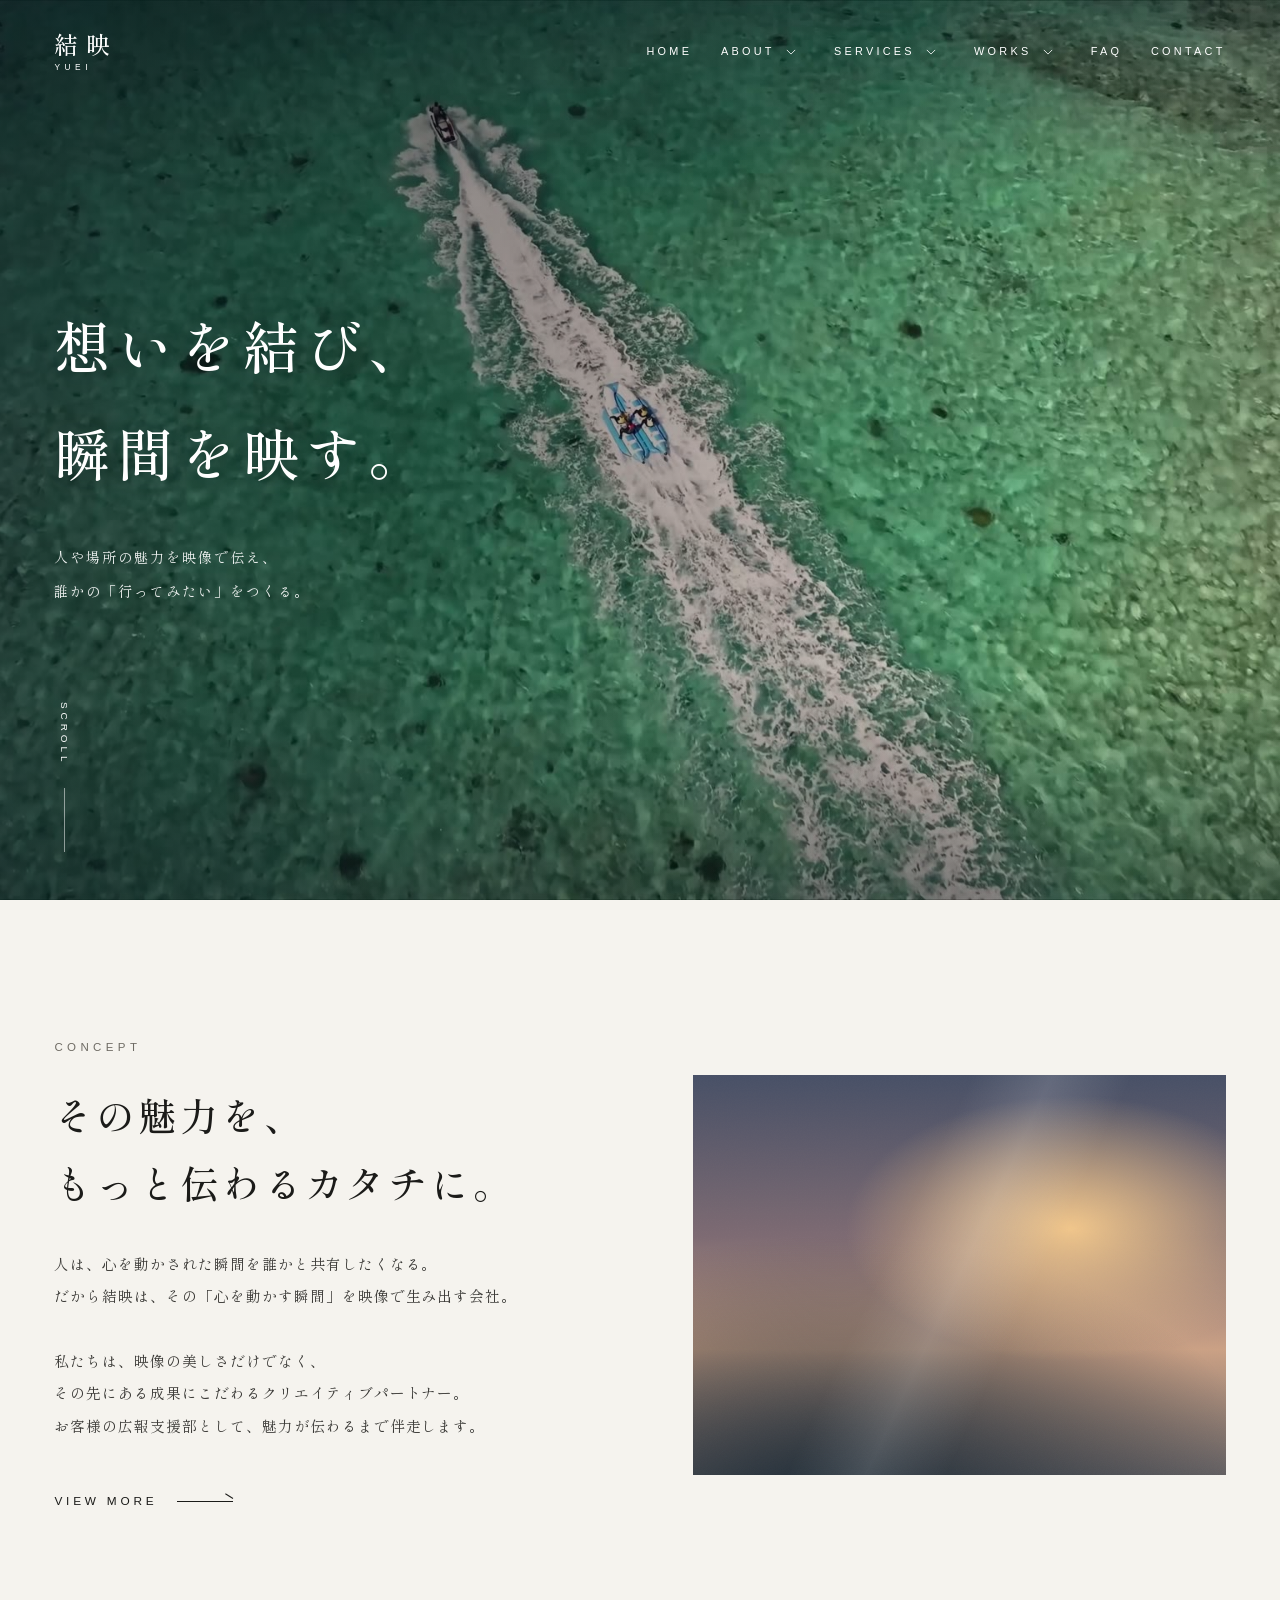
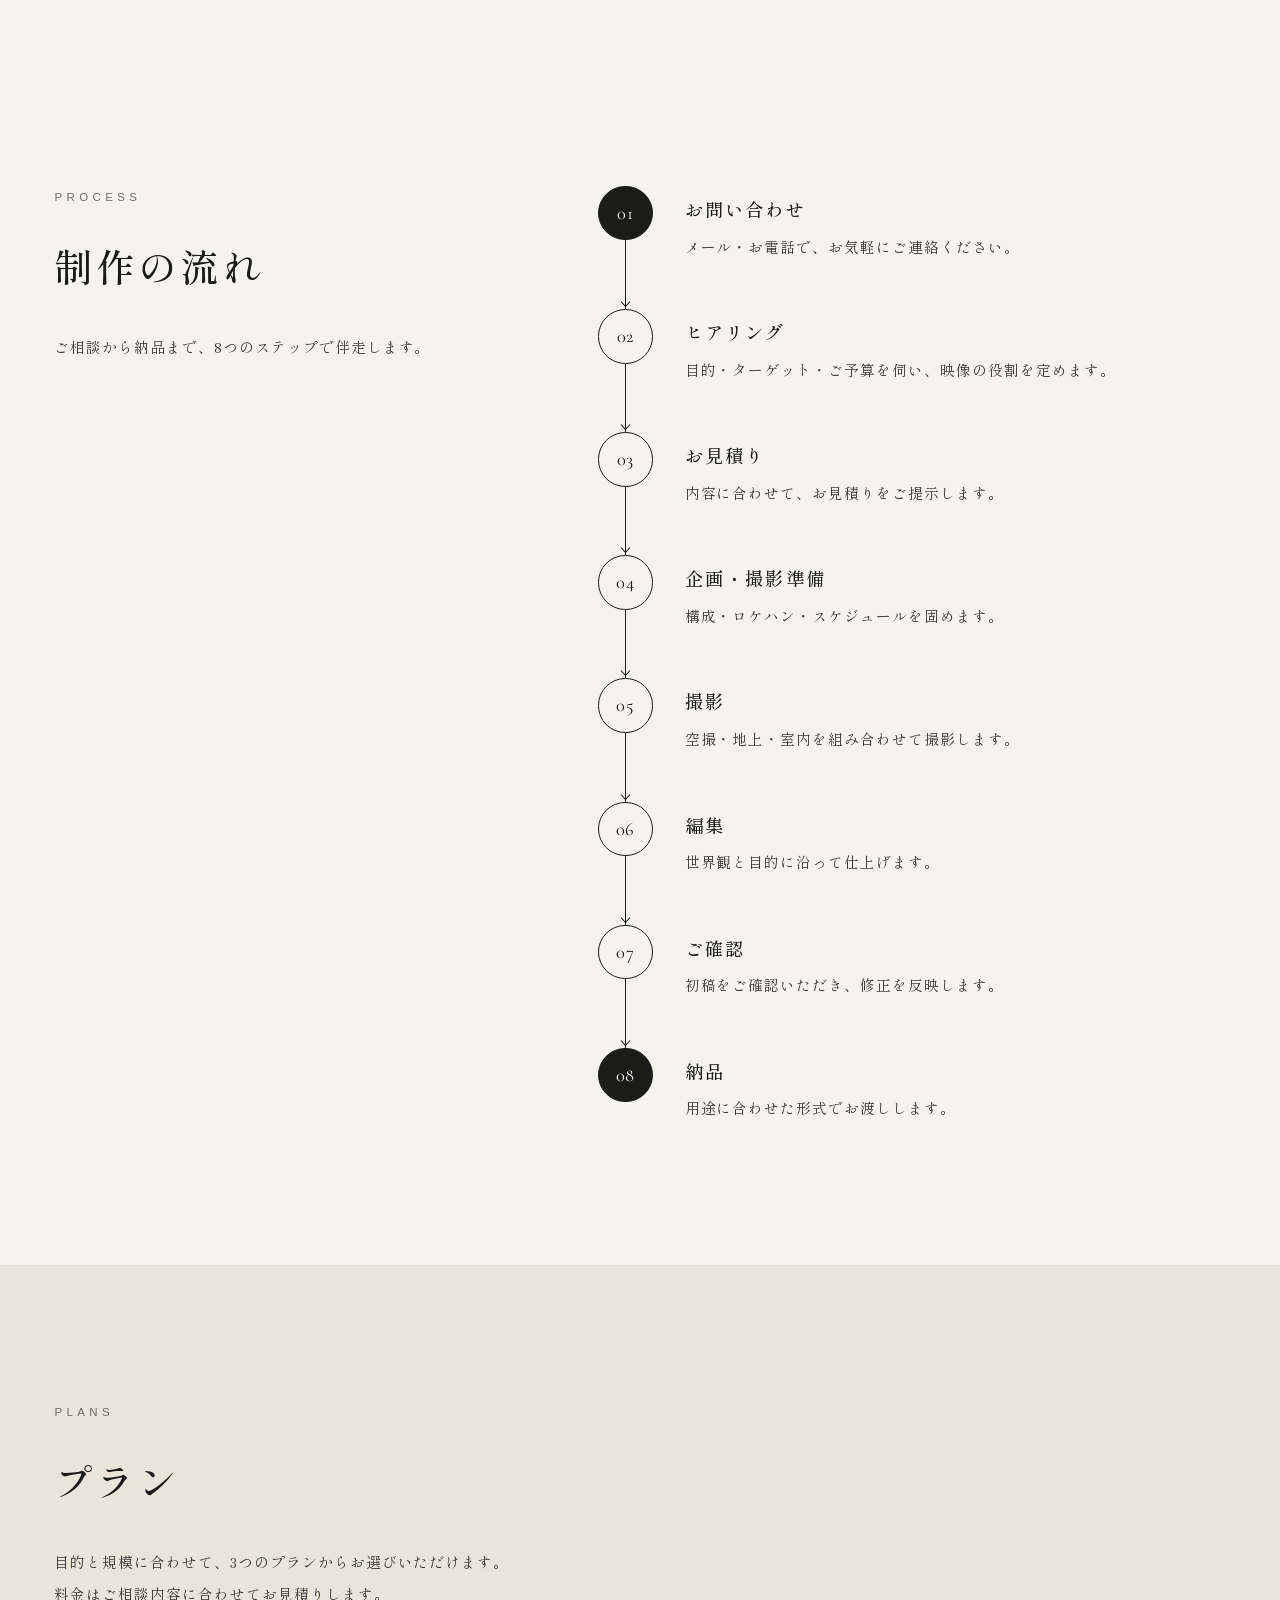
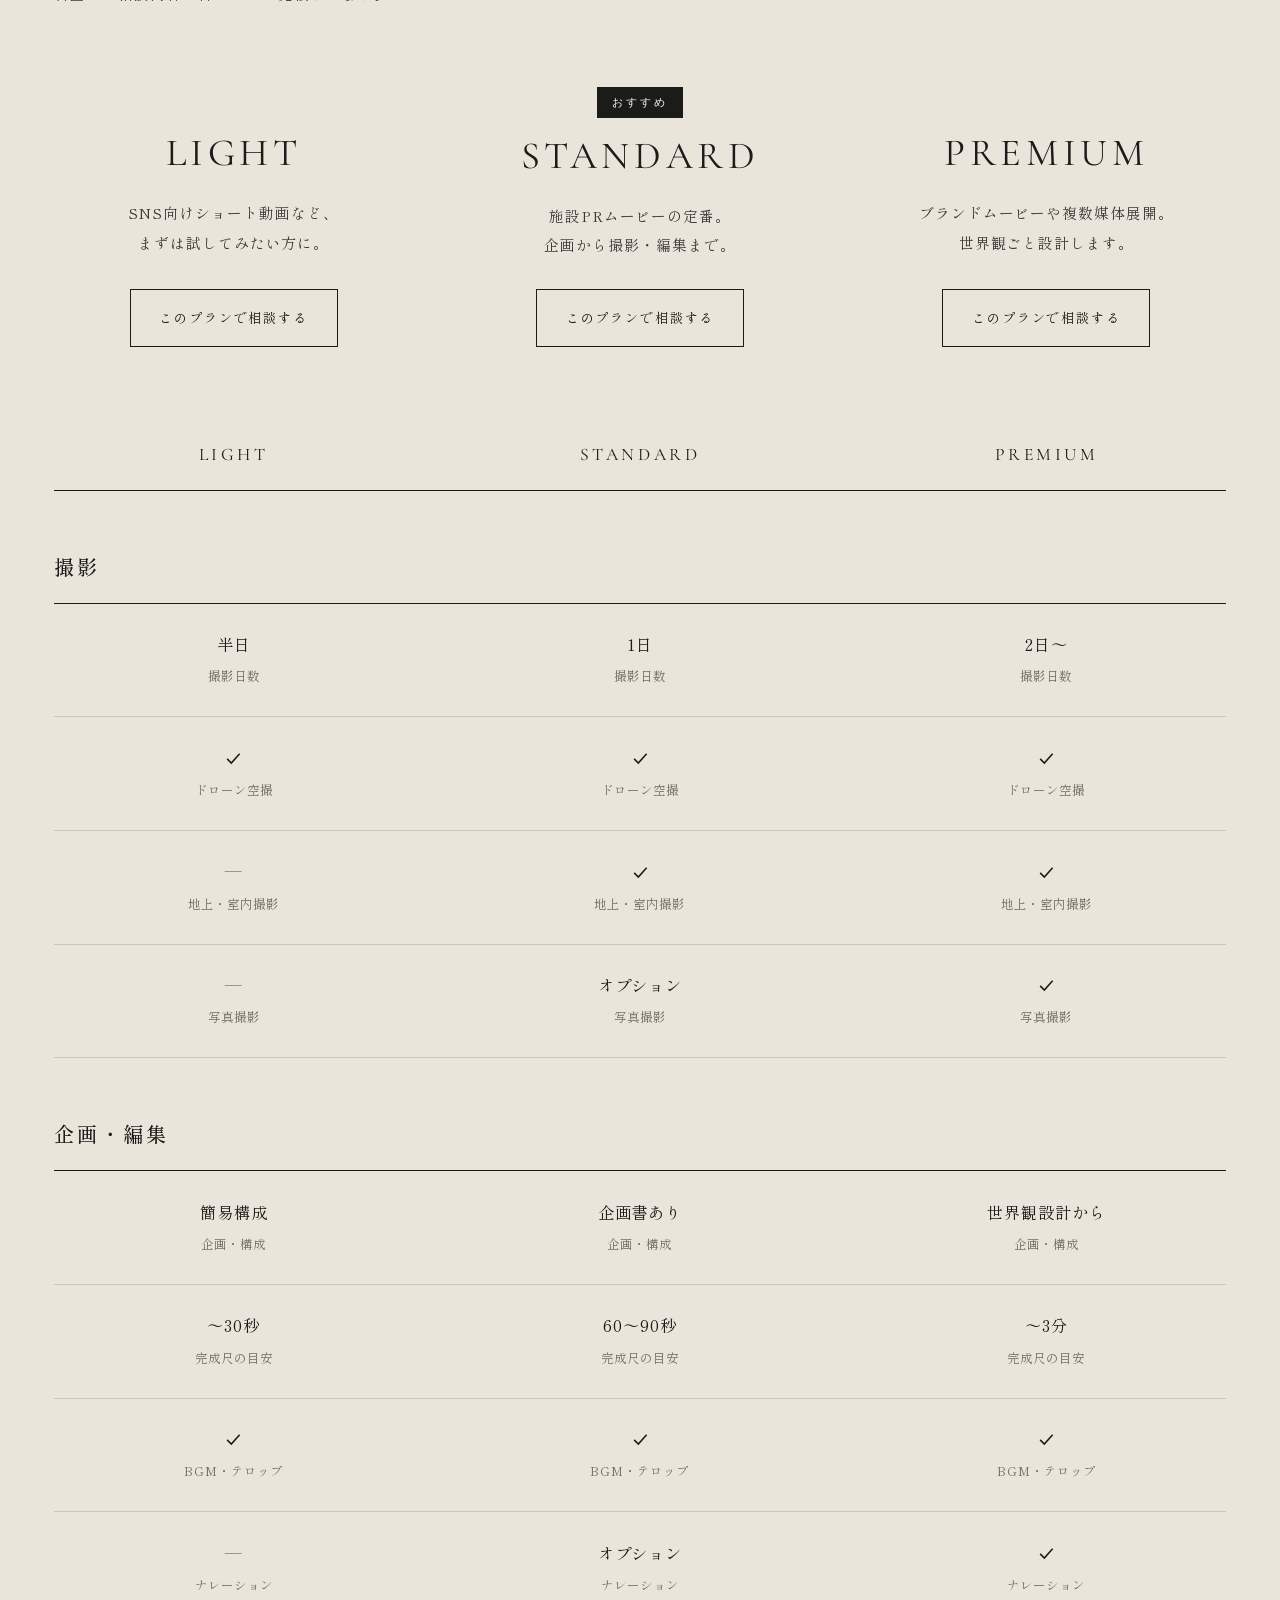
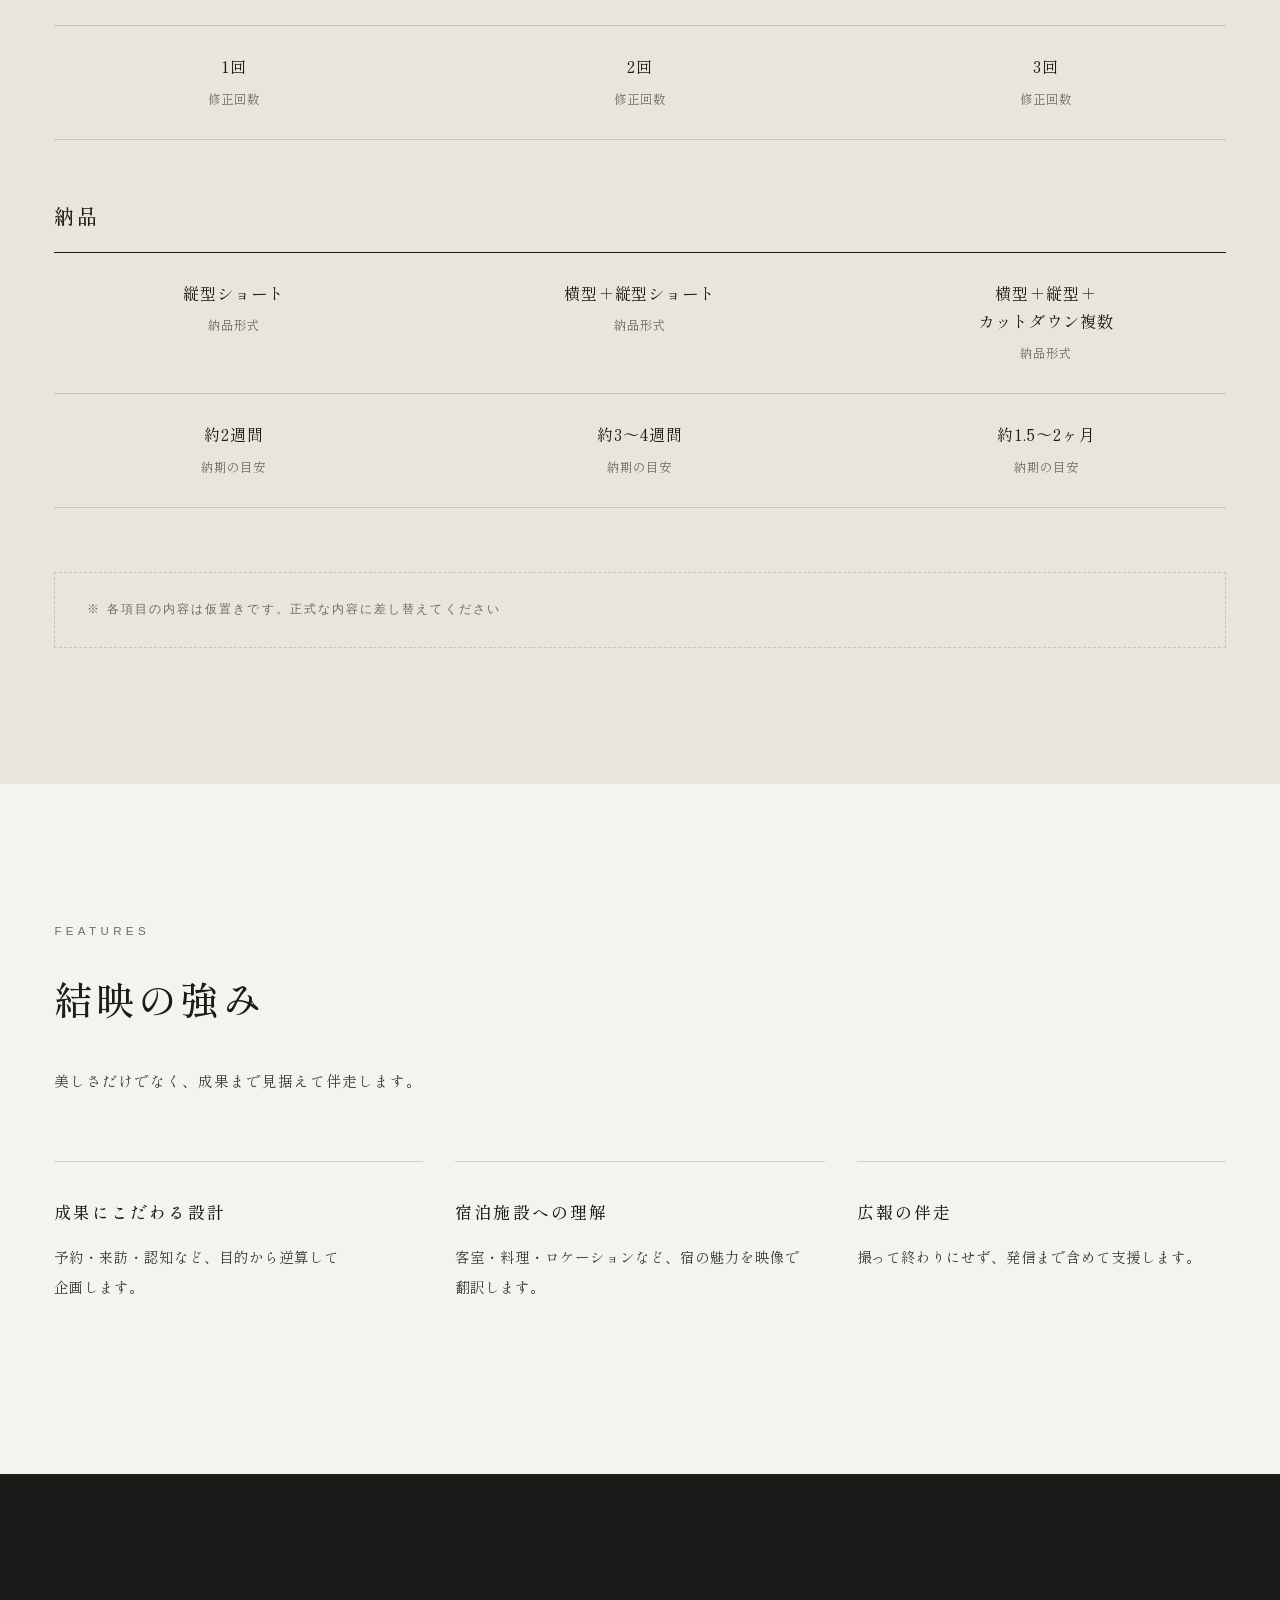
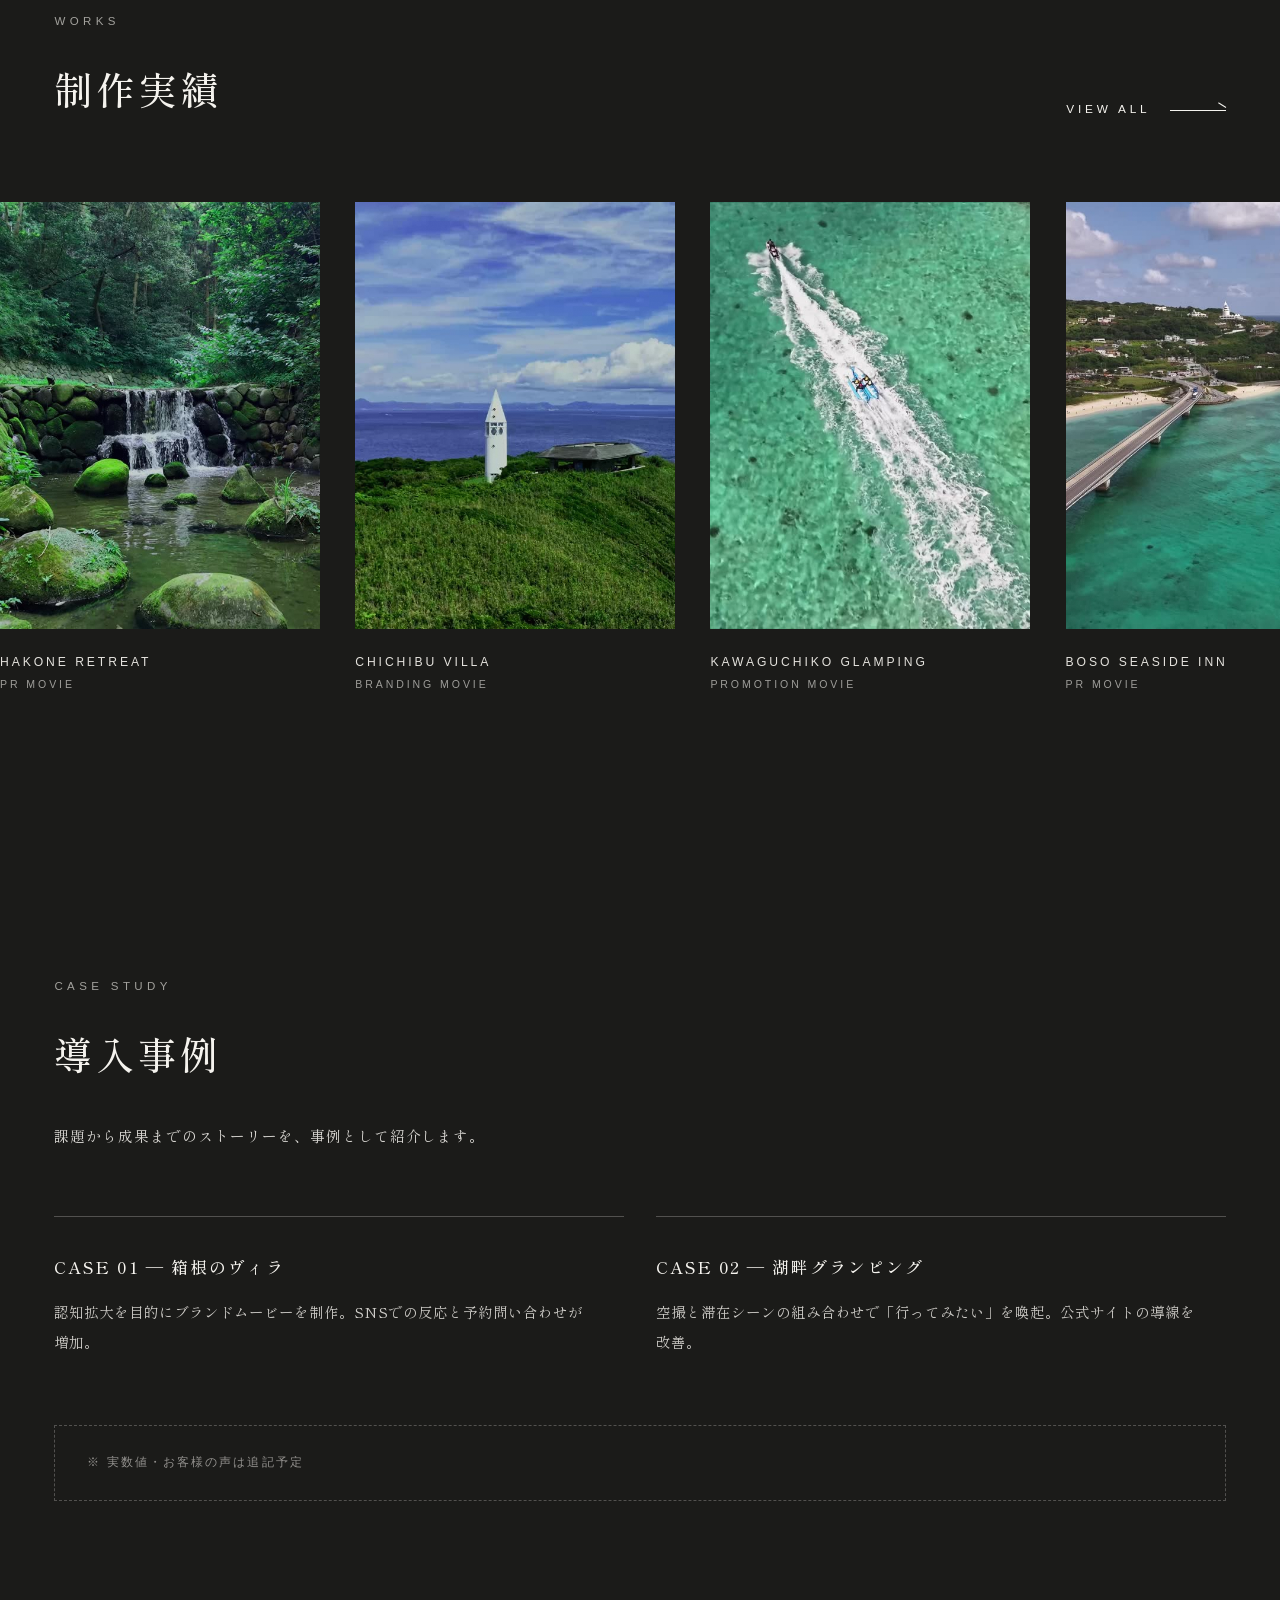
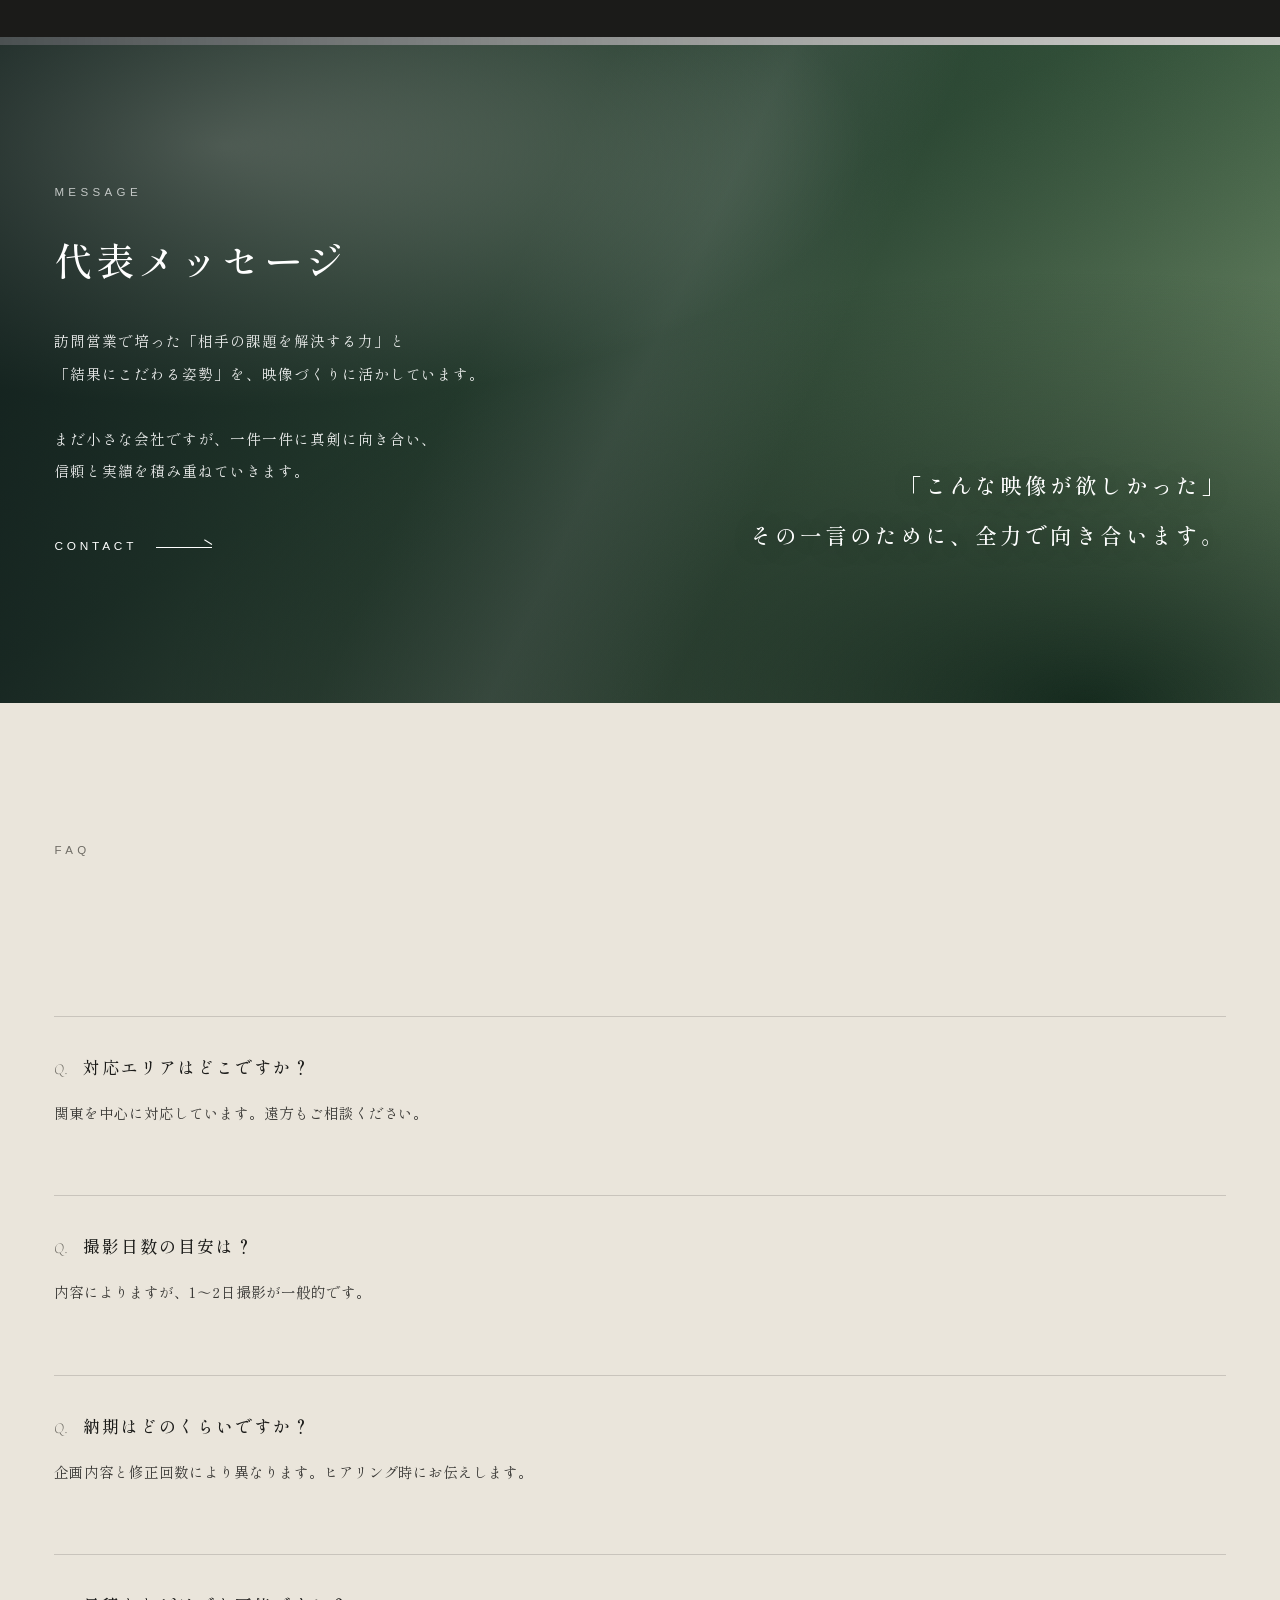
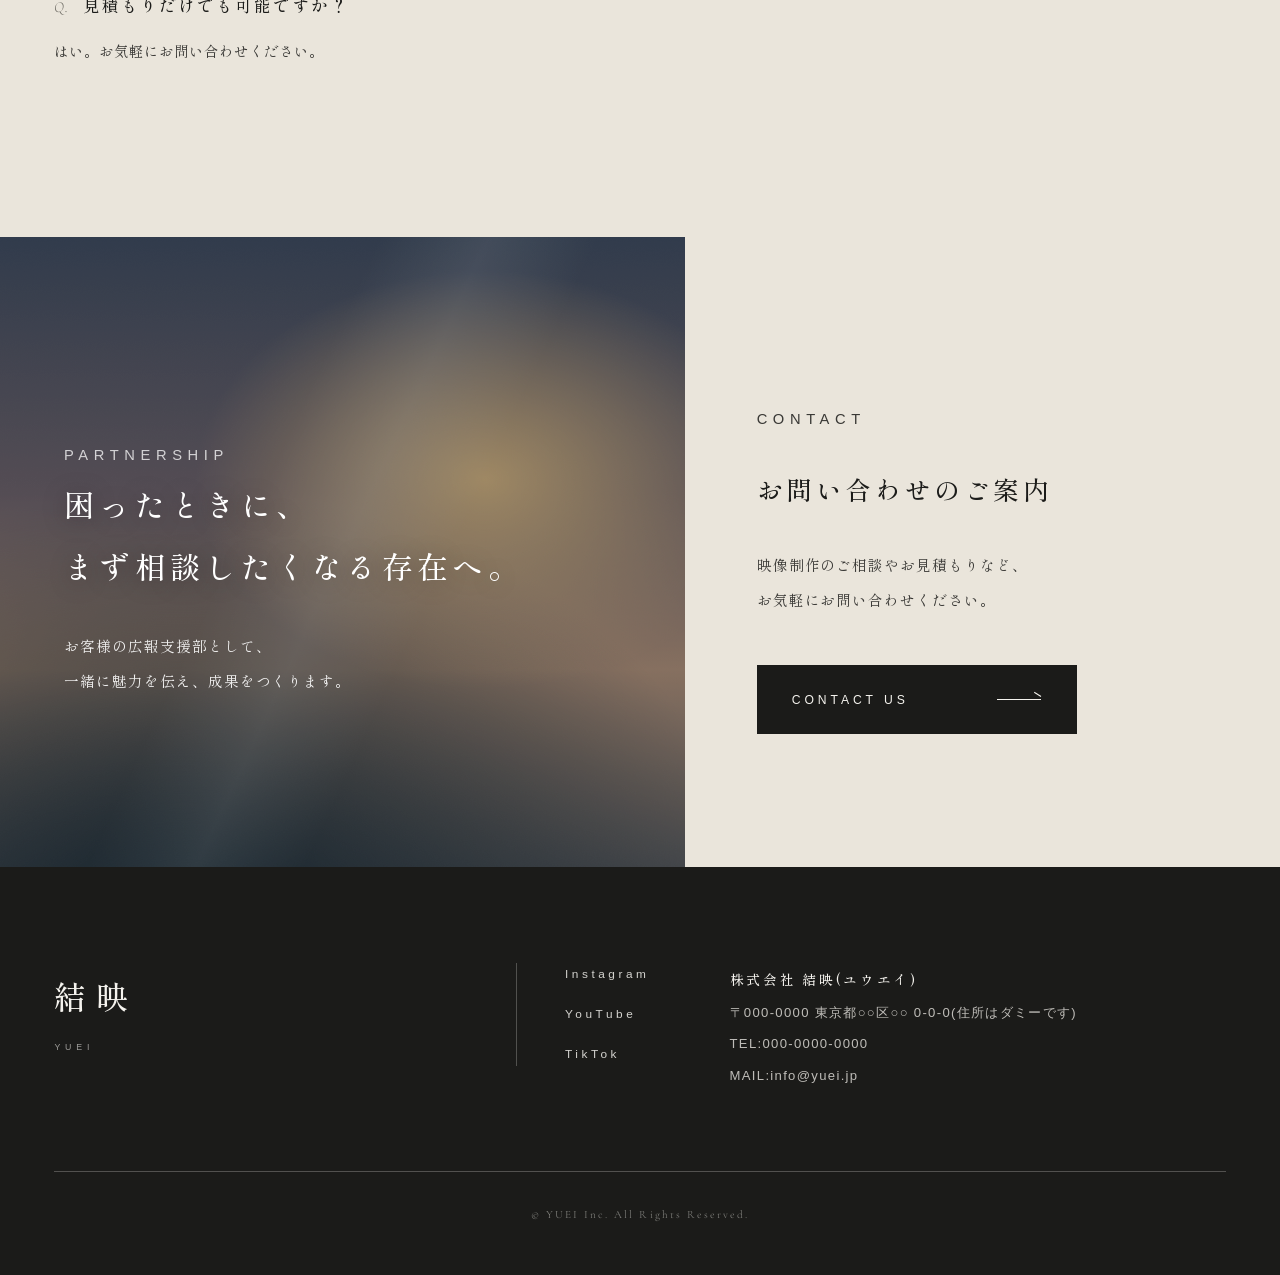
==== commit 0ebec650: "プランから料金表示を削除 - 各プランの金額を削除し、見出しを「プラン」に変更 - リードに「料金はご相談内容に合わせてお見積りします」を追記  Co-Authored-By: Claude Opus" ====
--- a/index.html
+++ b/index.html
@@ -335,7 +335,7 @@
 .cmp-tag span{display:inline-block;padding:.3rem .9rem;background:var(--ink);color:var(--paper);
   font-family:var(--sans);font-size:.66rem;font-weight:300;letter-spacing:.3em}
 .cmp-name{margin-top:.9rem;font-family:var(--serif-en);font-weight:400;font-size:clamp(1.9rem,3vw,2.7rem);letter-spacing:.12em;line-height:1.3}
-.cmp-desc{margin-top:1.2rem;font-size:.92rem;line-height:2;color:var(--ink-soft);min-height:4em;word-break:auto-phrase}
+.cmp-desc{margin-top:1.2rem;font-size:.92rem;line-height:2;color:var(--ink-soft);min-height:4em;margin-bottom:1.8rem;word-break:auto-phrase}
 .cmp-price{margin:1.4rem 0 1.8rem;font-family:var(--serif-en);font-size:1.75rem;letter-spacing:.04em;line-height:1.4}
 .cmp-price small{font-family:var(--mincho);font-size:.78rem;letter-spacing:.06em;color:var(--gray);margin-left:.3rem}
 .cmp-btn{margin-top:auto;display:inline-block;padding:.95rem 1.8rem;border:1px solid var(--ink);
@@ -501,7 +501,7 @@
   .feature-grid{grid-template-columns:1fr;gap:0}
   .cmp-models,.cmp-row,.cmp-bar{column-gap:.7rem}
   .cmp-tag span{padding:.25rem .5rem;font-size:.56rem;letter-spacing:.14em}
-  .cmp-name{font-size:1.15rem;letter-spacing:.04em}
+  .cmp-name{font-size:1.15rem;letter-spacing:.04em;margin-bottom:1.2rem}
   .cmp-desc{display:none} /* 狭い画面では料金と比較表に絞る */
   .pc-only{display:none}
   .cmp-price{font-size:1.15rem;margin:.8rem 0 1.2rem}
@@ -650,29 +650,26 @@
 <section class="section-block section-block--beige" id="plans">
   <div class="inner">
     <p class="eyebrow rv">Plans</p>
-    <h2 class="heading rv rv-d1">プラン・料金</h2>
-    <p class="lead rv rv-d2">目的と規模に合わせて、3つのプランからお選びいただけます。</p>
+    <h2 class="heading rv rv-d1">プラン</h2>
+    <p class="lead rv rv-d2">目的と規模に合わせて、3つのプランからお選びいただけます。<br>料金はご相談内容に合わせてお見積りします。</p>
     <div class="cmp">
       <div class="cmp-models">
       <div class="cmp-model rv">
         <p class="cmp-tag">&nbsp;</p>
         <h3 class="cmp-name">LIGHT</h3>
         <p class="cmp-desc">SNS向けショート動画など、<br>まずは試してみたい方に。</p>
-        <p class="cmp-price">¥000,000<small>〜(税別)</small></p>
         <a class="cmp-btn" href="#final-cta"><span class="pc-only">このプランで</span>相談する</a>
       </div>
       <div class="cmp-model rv rv-d1">
         <p class="cmp-tag"><span>おすすめ</span></p>
         <h3 class="cmp-name">STANDARD</h3>
         <p class="cmp-desc">施設PRムービーの定番。<br>企画から撮影・編集まで。</p>
-        <p class="cmp-price">¥000,000<small>〜(税別)</small></p>
         <a class="cmp-btn" href="#final-cta"><span class="pc-only">このプランで</span>相談する</a>
       </div>
       <div class="cmp-model rv rv-d2">
         <p class="cmp-tag">&nbsp;</p>
         <h3 class="cmp-name">PREMIUM</h3>
         <p class="cmp-desc">ブランドムービーや複数媒体展開。<br>世界観ごと設計します。</p>
-        <p class="cmp-price">¥000,000<small>〜(税別)</small></p>
         <a class="cmp-btn" href="#final-cta"><span class="pc-only">このプランで</span>相談する</a>
       </div>
       </div>
@@ -698,7 +695,7 @@
         <div class="cmp-row" role="row"><div class="cmp-cell"><span class="v">約2週間</span><span class="k">納期の目安</span></div><div class="cmp-cell"><span class="v">約3〜4週間</span><span class="k">納期の目安</span></div><div class="cmp-cell"><span class="v">約1.5〜2ヶ月</span><span class="k">納期の目安</span></div></div>
       </div>
     </div>
-    <p class="placeholder-note rv">※ 料金・各項目の内容は仮置きです。正式な内容に差し替えてください</p>
+    <p class="placeholder-note rv">※ 各項目の内容は仮置きです。正式な内容に差し替えてください</p>
   </div>
 </section>
 
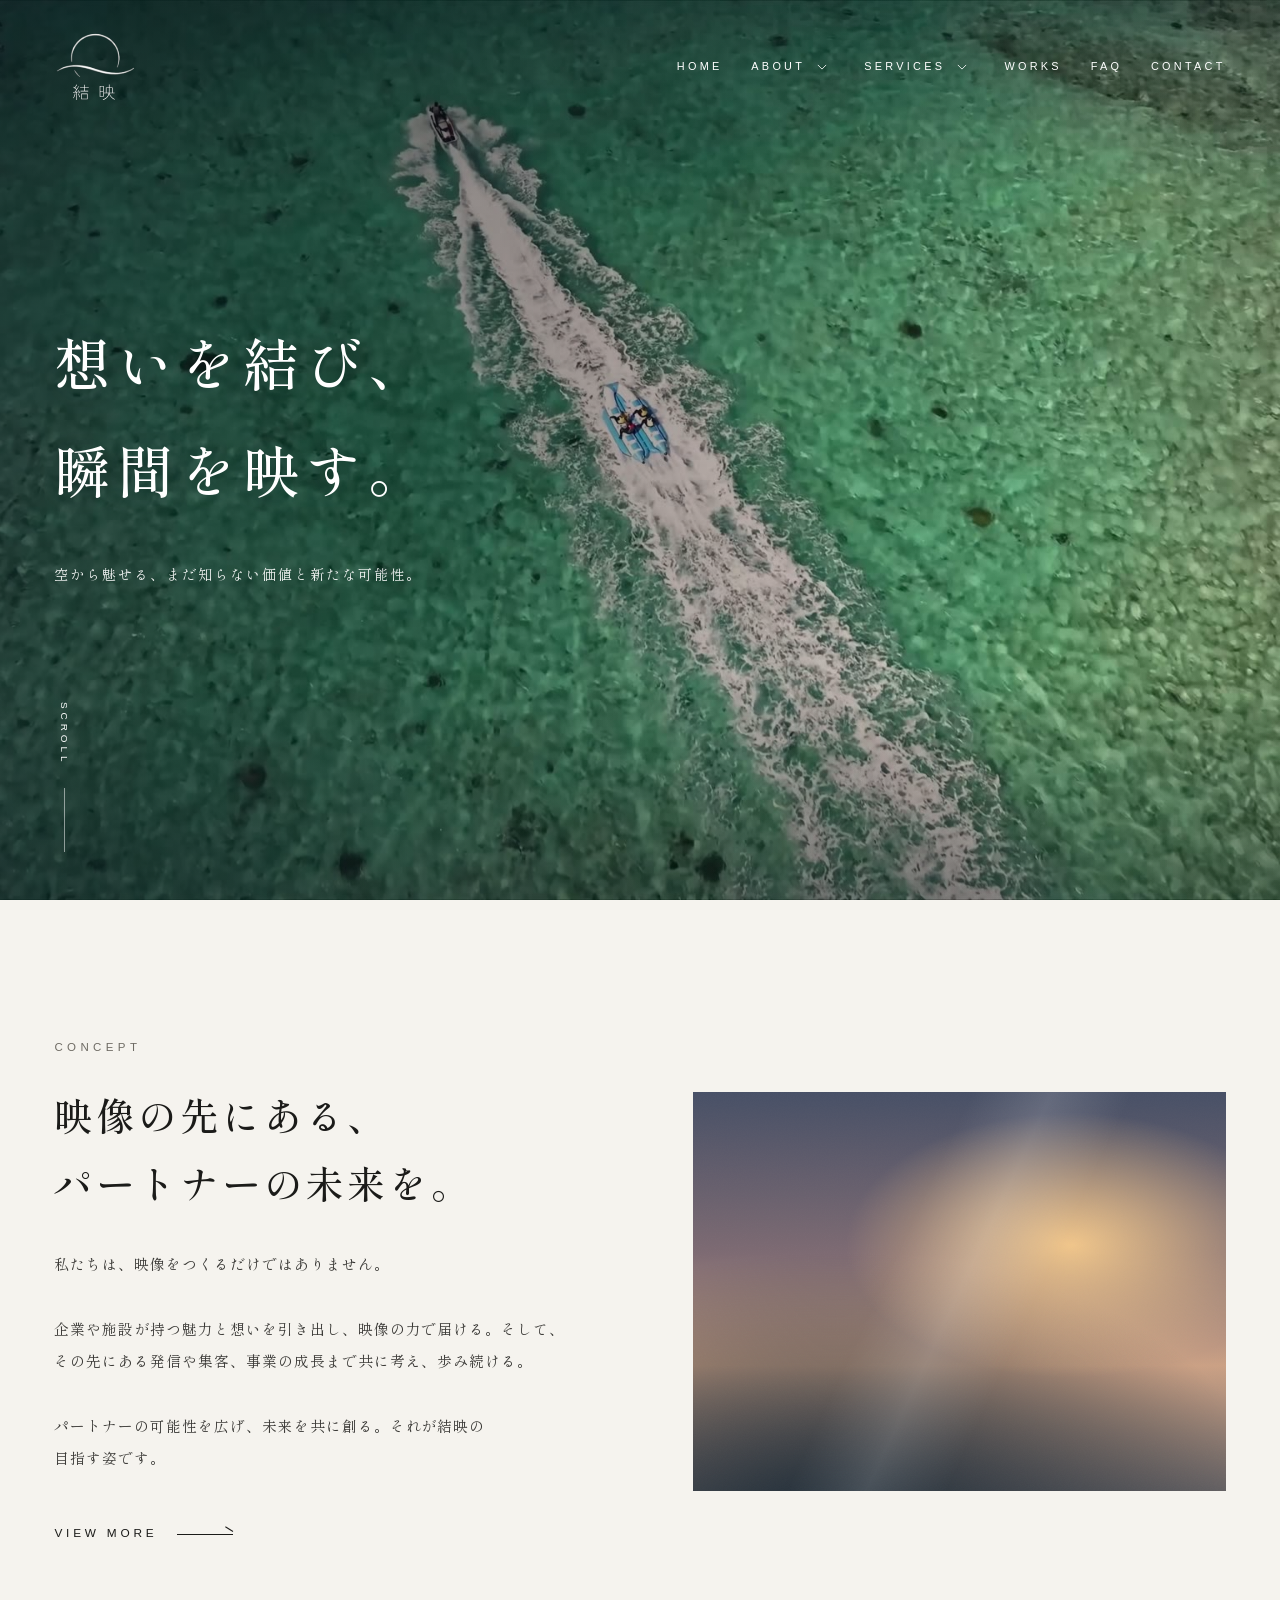
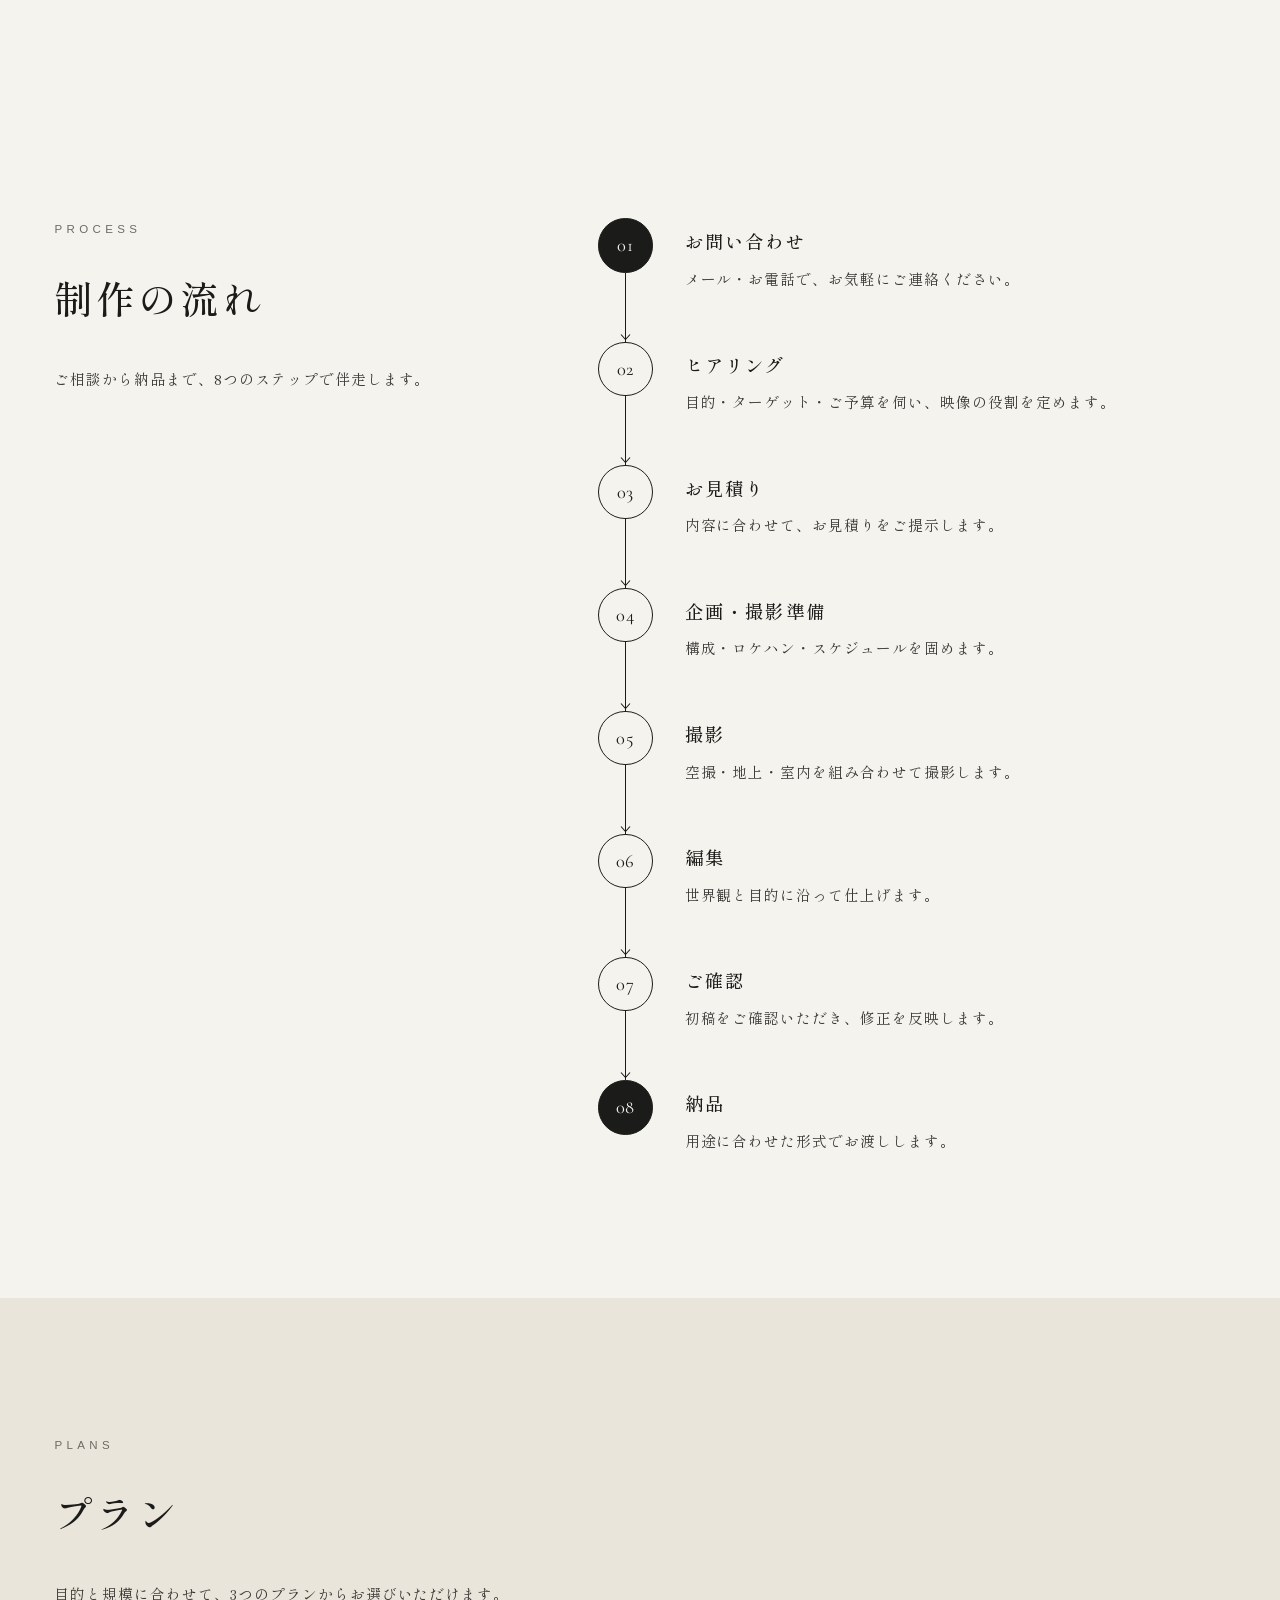
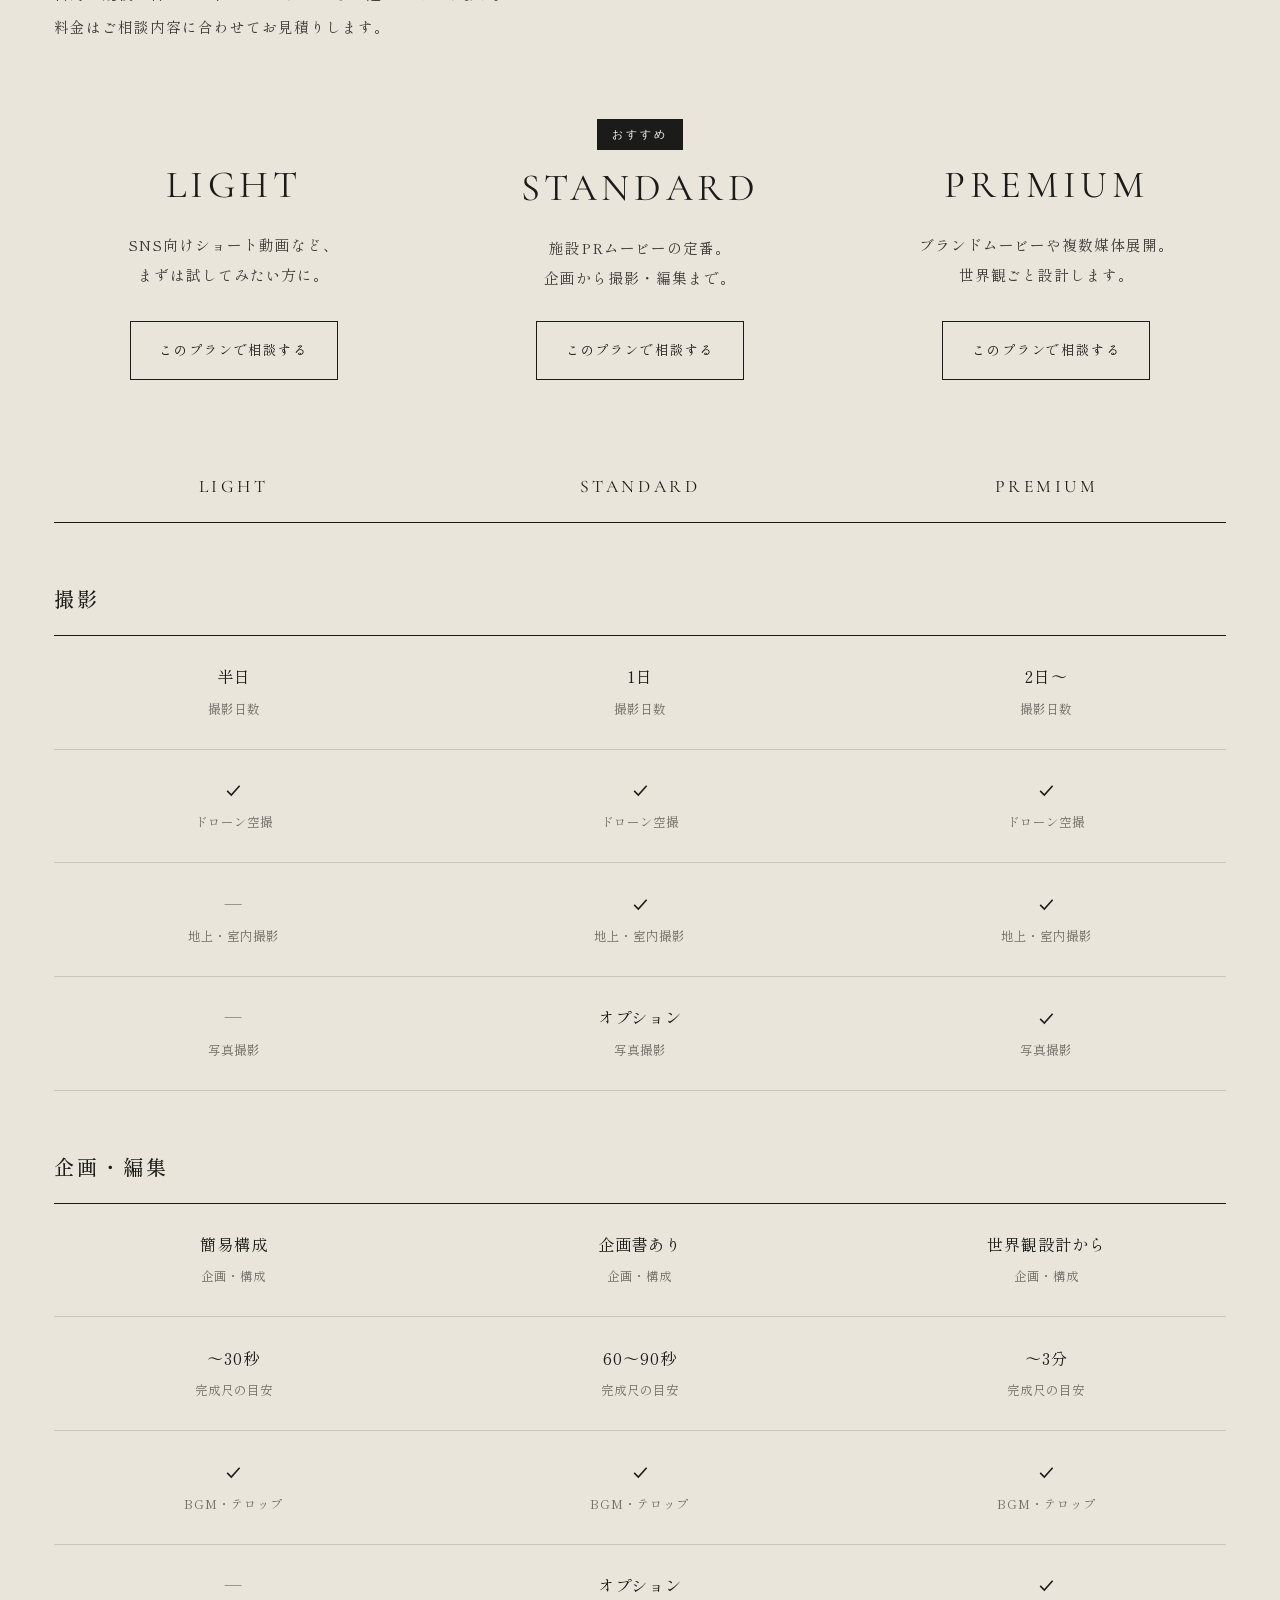
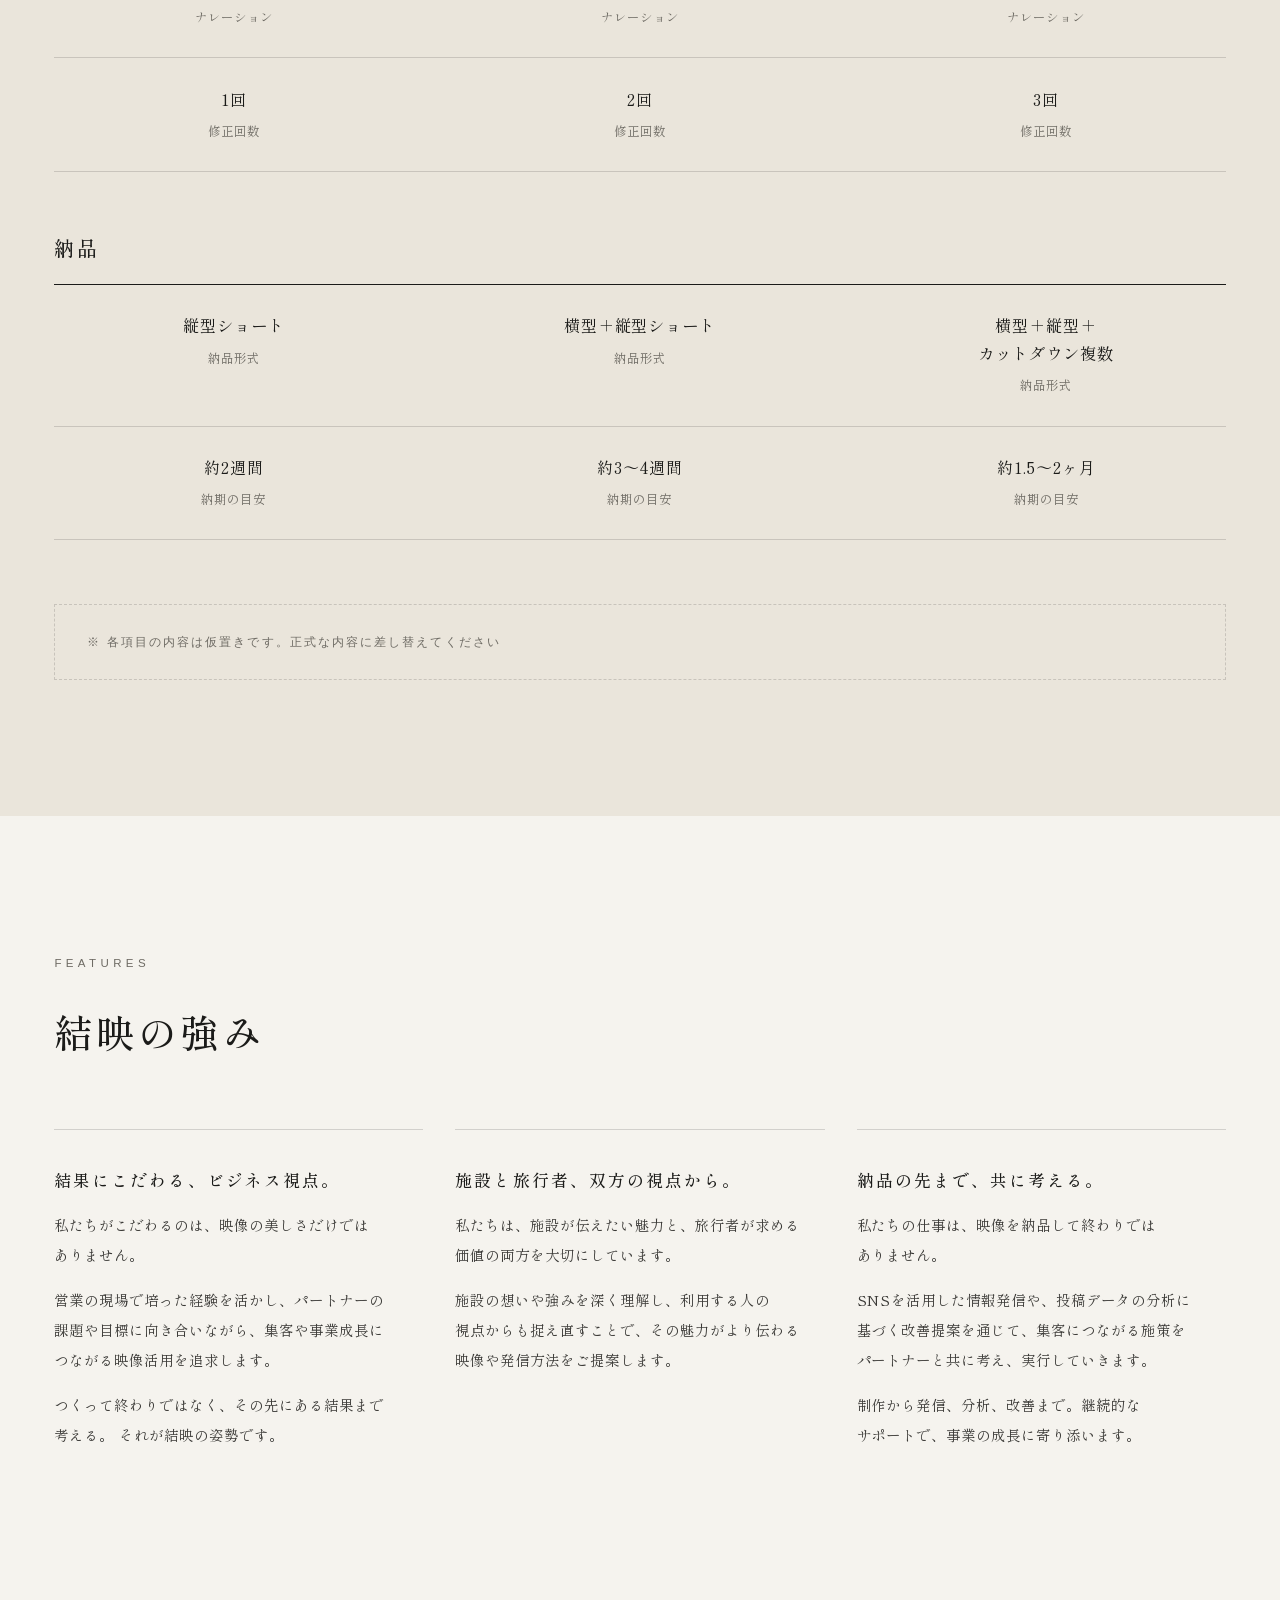
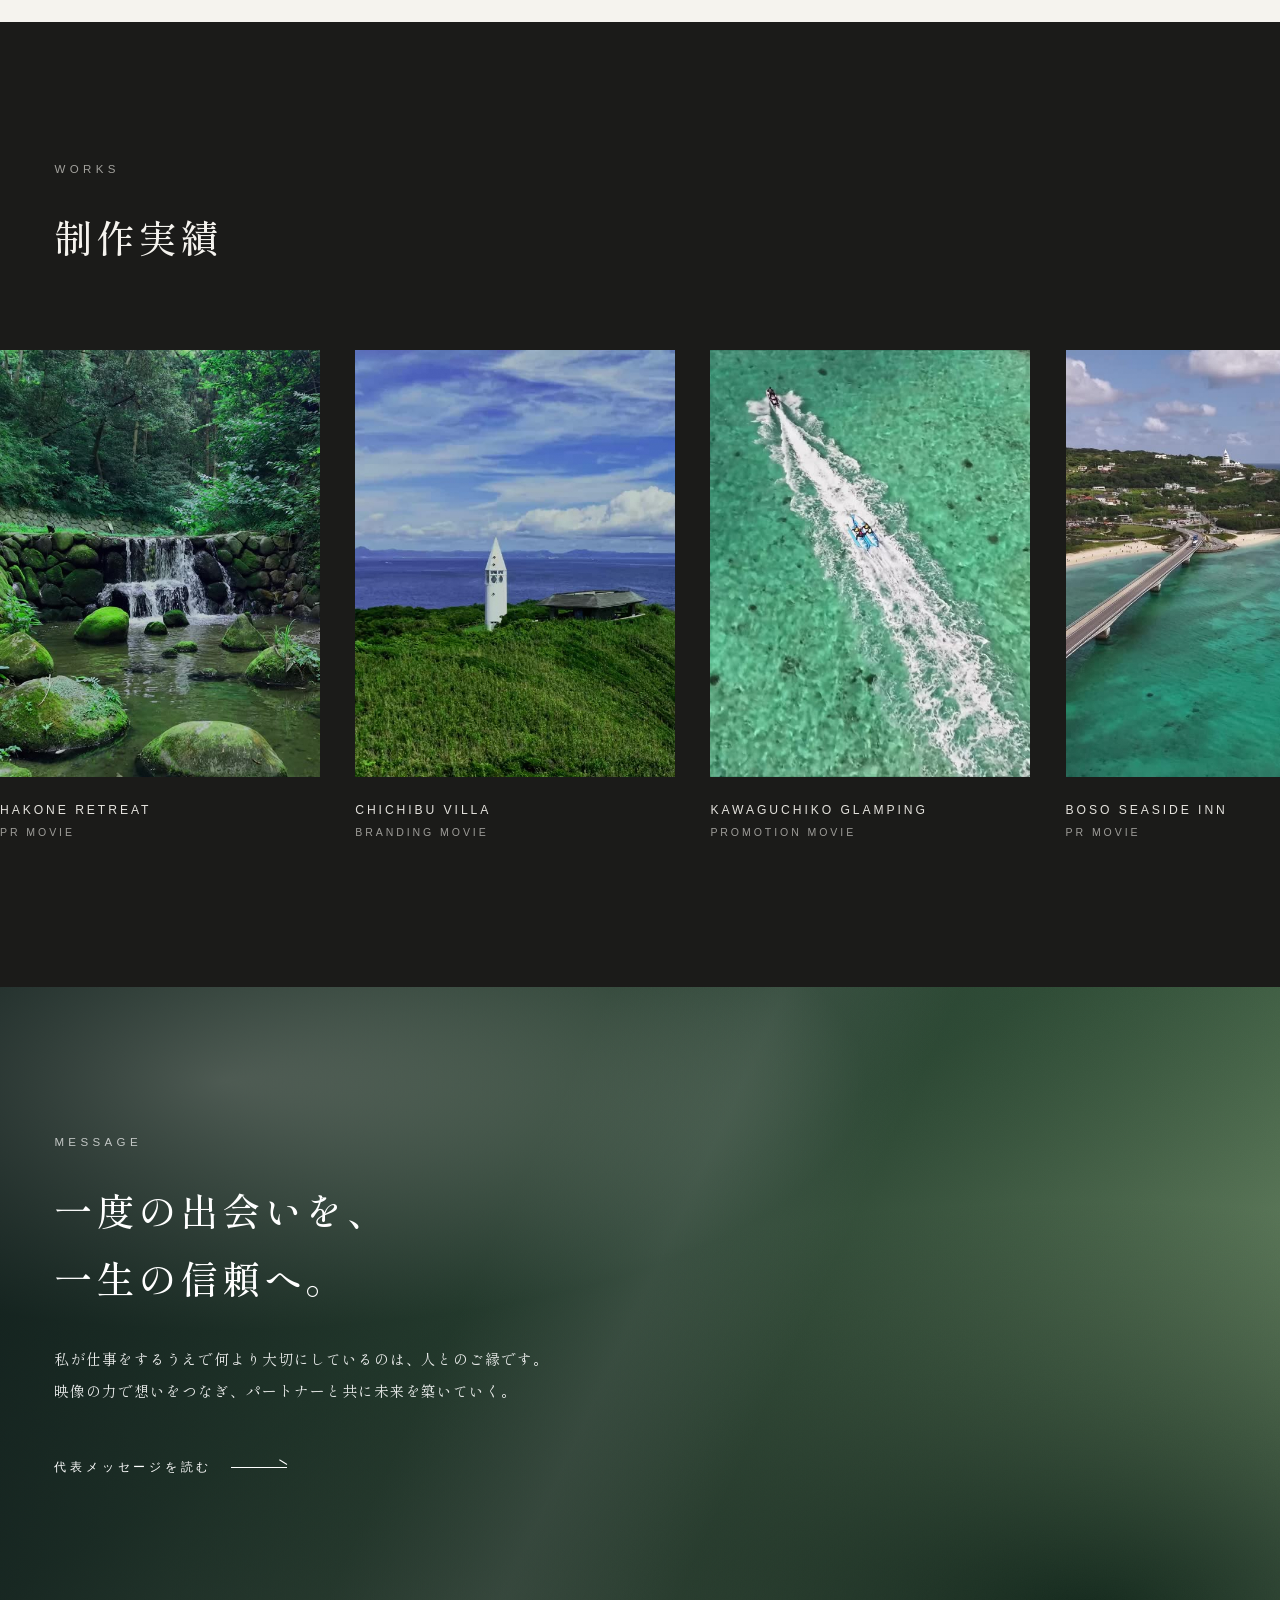
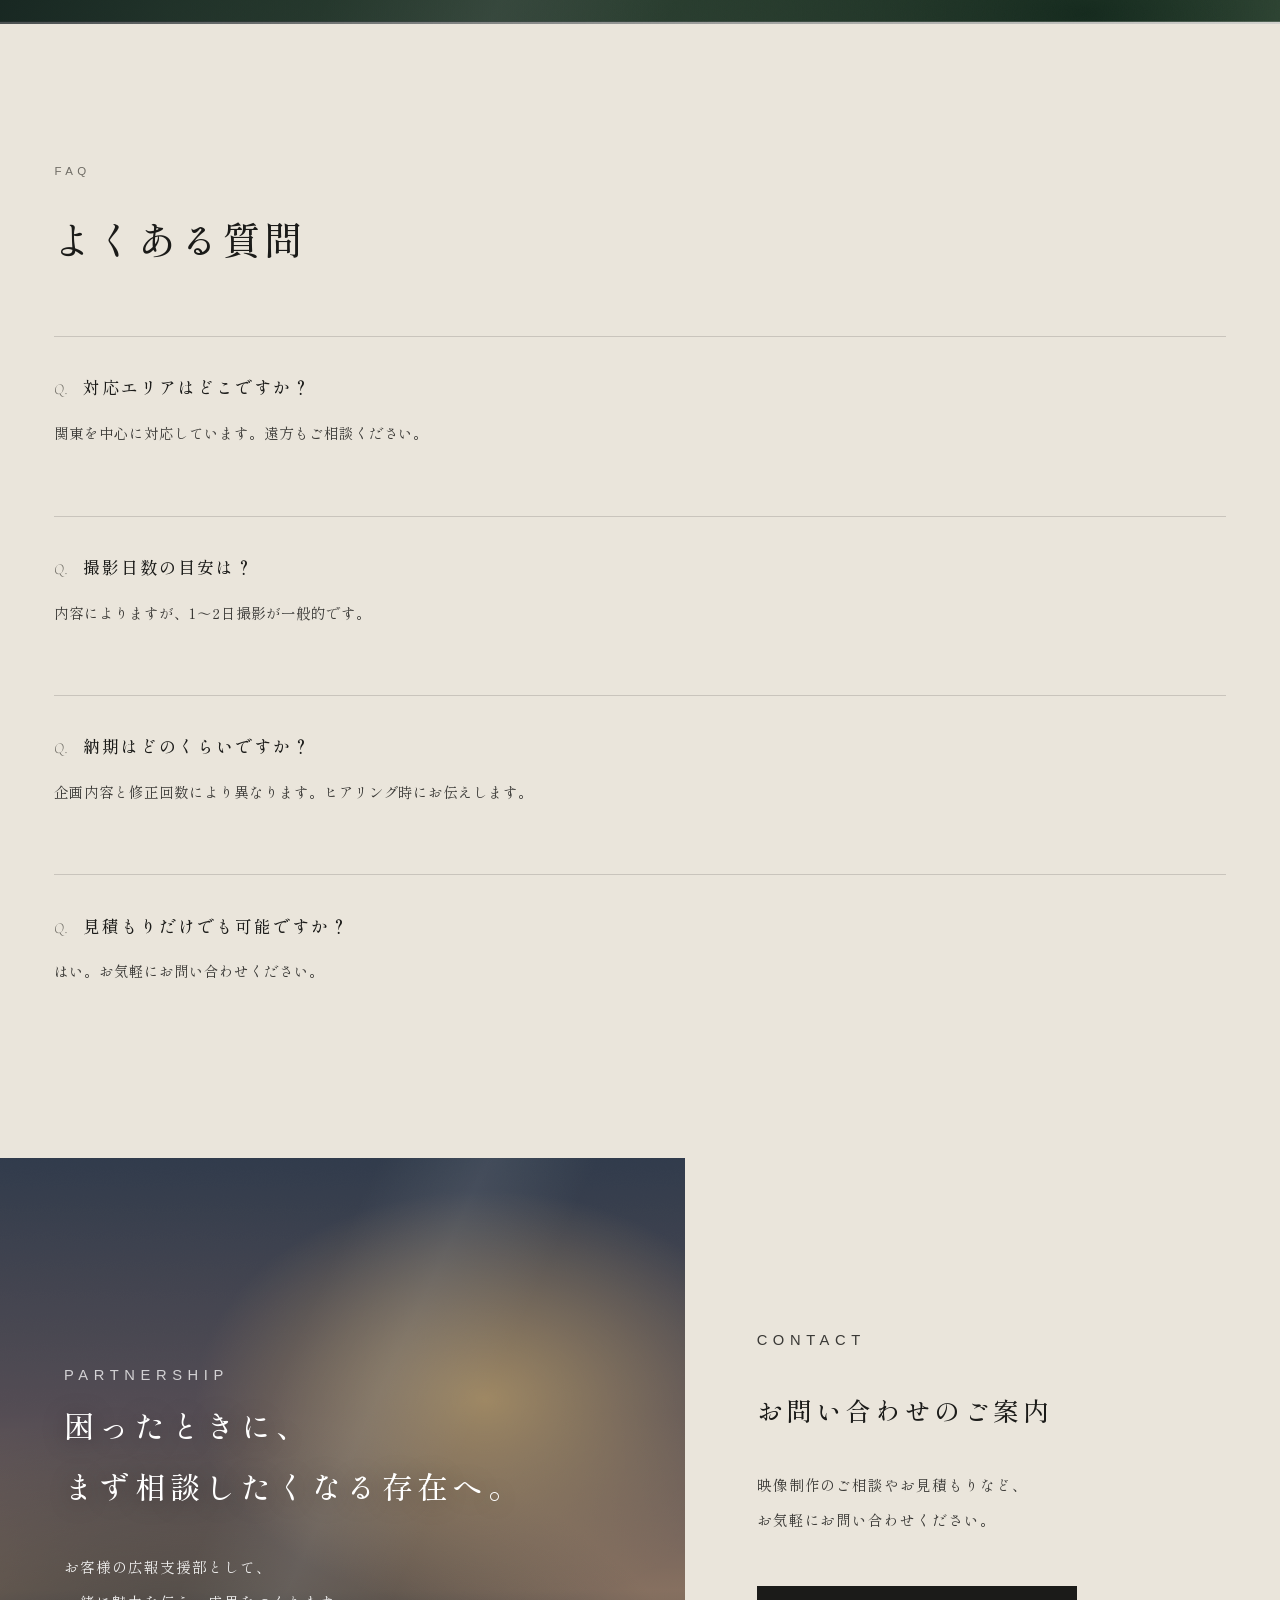
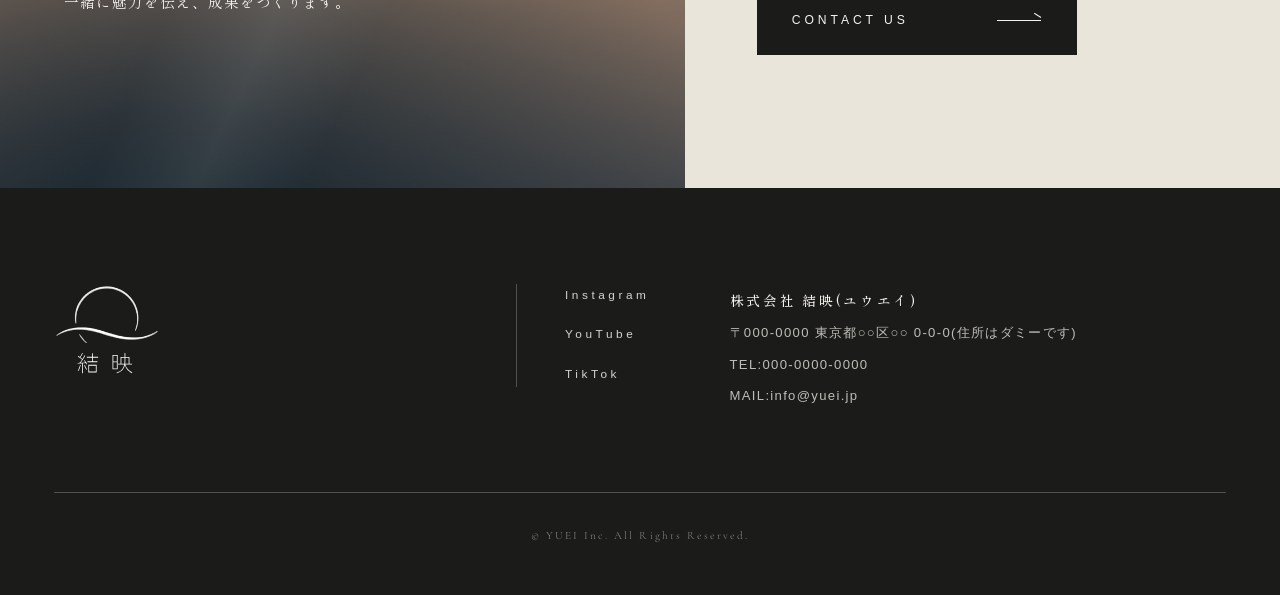
==== commit f650d5ae: "ロゴ設置・記入シートの文言反映・代表メッセージを別ページ化 - ヘッダーにロゴSVGを設置(映像の上は白、スクロールで金に切り替え)。フッターも白ロゴに   ロゴは余白をトリミングし、埋め込みメタデー" ====
--- a/index.html
+++ b/index.html
@@ -7,524 +7,14 @@
 <link rel="preconnect" href="https://fonts.googleapis.com">
 <link rel="preconnect" href="https://fonts.gstatic.com" crossorigin>
 <link href="https://fonts.googleapis.com/css2?family=Shippori+Mincho:wght@400;500&family=Cormorant+Garamond:ital,wght@0,300;0,400;1,300&display=swap" rel="stylesheet">
-<style>
-/* ============================================================
-   結映 YUEI — Design tokens
-   UIは無彩色(黒・白・ベージュ・グレー)/ 青・緑は「映像素材」側で表現
-   ※ .scene はすべて動画・写真の差し替え前提のプレースホルダー
-============================================================ */
-:root{
-  --ink:#1b1b19;
-  --ink-soft:#3a3936;
-  --paper:#f5f3ee;
-  --beige:#eae5db;
-  --gray:#6e6b64;
-  --line:rgba(27,27,25,.16);
-  --line-light:rgba(245,243,238,.25);
-  --mincho:"Shippori Mincho","Yu Mincho","Hiragino Mincho ProN",serif;
-  --serif-en:"Cormorant Garamond",Georgia,serif;
-  --sans:"Helvetica Neue",Helvetica,Arial,"Hiragino Kaku Gothic ProN",sans-serif;
-}
-*{margin:0;padding:0;box-sizing:border-box}
-html{scroll-behavior:smooth}
-body{
-  font-family:var(--mincho);
-  color:var(--ink);
-  background:var(--paper);
-  line-height:2;
-  letter-spacing:.06em;
-  font-weight:400;
-  -webkit-font-smoothing:antialiased;
-  overflow-x:hidden;
-}
-img{max-width:100%;display:block}
-a{color:inherit;text-decoration:none}
-
-/* ---------- 共通パーツ ---------- */
-.eyebrow{
-  font-family:var(--sans);
-  font-size:.72rem;
-  font-weight:300;
-  letter-spacing:.38em;
-  color:var(--gray);
-  text-transform:uppercase;
-}
-.heading{
-  font-size:clamp(1.6rem,3vw,2.5rem);
-  font-weight:500;
-  line-height:1.75;
-  letter-spacing:.1em;
-  margin-top:1.4rem;
-  word-break:auto-phrase;
-}
-.lead{
-  font-size:clamp(.92rem,1.15vw,1.02rem);
-  line-height:2.2;
-  color:var(--ink-soft);
-  margin-top:2rem;
-  max-width:36em;
-  word-break:auto-phrase;
-}
-.more{
-  display:inline-flex;align-items:center;gap:1.2rem;
-  margin-top:3rem;
-  font-family:var(--sans);
-  font-size:.74rem;letter-spacing:.32em;font-weight:300;
-  color:var(--ink);
-  position:relative;
-}
-.more .arrow{
-  display:inline-block;width:56px;height:1px;background:var(--ink);
-  position:relative;transition:width .5s ease;
-}
-.more .arrow::after{
-  content:"";position:absolute;right:0;top:-3px;
-  width:9px;height:1px;background:var(--ink);
-  transform:rotate(32deg);transform-origin:right center;
-}
-.more:hover .arrow{width:80px}
-.section-block{padding:8.5rem 3.4rem;max-width:1280px;margin:0 auto}
-.section-block--narrow{max-width:720px}
-.section-block--dark{background:var(--ink);color:var(--paper);max-width:none;padding:8.5rem 3.4rem}
-.section-block--dark .eyebrow{color:rgba(245,243,238,.5)}
-.section-block--dark .lead{color:rgba(245,243,238,.88)}
-.section-block--dark .eyebrow,.works-head .eyebrow{color:rgba(245,243,238,.62)}
-.section-block--beige{background:var(--beige);max-width:none;padding:8.5rem 3.4rem}
-.section-block--beige .inner,.section-block--dark .inner{max-width:calc(1280px - 6.8rem);margin:0 auto}
-.placeholder-note{
-  margin-top:2rem;padding:1.6rem 2rem;
-  border:1px dashed var(--line);
-  font-family:var(--sans);font-size:.72rem;letter-spacing:.18em;
-  color:var(--gray);line-height:2;
-}
-.section-block--dark .placeholder-note{border-color:var(--line-light);color:rgba(245,243,238,.55)}
-
-/* ---------- scene = 動画/写真プレースホルダー ---------- */
-.scene{position:relative;overflow:hidden;background:#0c1c22}
-.scene::after{
-  content:"";position:absolute;inset:0;pointer-events:none;opacity:.5;
-  background-image:url("data:image/svg+xml,%3Csvg xmlns='http://www.w3.org/2000/svg' width='140' height='140'%3E%3Cfilter id='n'%3E%3CfeTurbulence type='fractalNoise' baseFrequency='0.9' numOctaves='2'/%3E%3CfeColorMatrix values='0 0 0 0 1 0 0 0 0 1 0 0 0 0 1 0 0 0 0.035 0'/%3E%3C/filter%3E%3Crect width='140' height='140' filter='url(%23n)'/%3E%3C/svg%3E");
-}
-.scene>.layer{position:absolute;inset:-8%;}
-.sc-aerial .layer{background:
-  radial-gradient(120% 90% at 78% 18%, #7ecfc3 0%, transparent 46%),
-  radial-gradient(90% 110% at 18% 88%, #0a3a44 0%, transparent 60%),
-  linear-gradient(158deg,#123c46 0%, #17606b 34%, #2c98a0 62%, #6cc6bd 88%);
-}
-.sc-dusk .layer{background:
-  radial-gradient(70% 55% at 68% 40%, #f0c58a 0%, transparent 52%),
-  radial-gradient(110% 90% at 30% 100%, #1d2a35 0%, transparent 65%),
-  linear-gradient(180deg,#3c4a63 0%, #7d6a72 42%, #caa084 66%, #52565f 100%);
-}
-.sc-forest .layer{background:
-  radial-gradient(90% 70% at 22% 20%, #b8cdb2 0%, transparent 48%),
-  radial-gradient(100% 90% at 80% 92%, #17301f 0%, transparent 62%),
-  linear-gradient(150deg,#22402c 0%, #3a5e40 45%, #7c9a72 80%, #a9bd9c 100%);
-}
-.sc-lake .layer{background:
-  radial-gradient(100% 60% at 50% 10%, #e7ebe8 0%, transparent 55%),
-  linear-gradient(180deg,#c8d3d1 0%, #93a8a8 40%, #4e6a6d 78%, #2c4246 100%);
-}
-.sc-room .layer{background:
-  radial-gradient(80% 70% at 76% 30%, #efe4cf 0%, transparent 55%),
-  radial-gradient(90% 90% at 12% 90%, #4c4237 0%, transparent 60%),
-  linear-gradient(160deg,#6b5d4c 0%, #a8967d 48%, #d9cbb2 100%);
-}
-.sc-under .layer{background:
-  radial-gradient(80% 60% at 50% 0%, #4fb3c9 0%, transparent 55%),
-  linear-gradient(180deg,#1a7d97 0%, #0e4c66 55%, #072a3d 100%);
-}
-.scene .light{
-  position:absolute;inset:-20%;
-  background:linear-gradient(115deg,transparent 42%,rgba(255,255,255,.14) 50%,transparent 58%);
-  animation:lightdrift 14s ease-in-out infinite alternate;
-}
-@keyframes lightdrift{from{transform:translateX(-6%)}to{transform:translateX(6%)}}
-.scene .layer{animation:kenburns 26s ease-in-out infinite alternate}
-@keyframes kenburns{from{transform:scale(1) translateY(0)}to{transform:scale(1.08) translateY(-1.5%)}}
-
-/* ---------- Nav ---------- */
-header{
-  position:fixed;inset:0 0 auto 0;z-index:100;
-  display:flex;justify-content:space-between;align-items:center;
-  padding:2rem 3.4rem;
-  transition:background .6s ease, padding .6s ease, color .6s ease;
-}
-header.solid{background:rgba(245,243,238,.92);backdrop-filter:blur(8px);padding:1.1rem 3.4rem;border-bottom:1px solid var(--line)}
-.logo{display:flex;flex-direction:column;line-height:1}
-.logo .ja{font-size:1.5rem;font-weight:500;letter-spacing:.3em}
-.logo .en{font-family:var(--sans);font-size:.52rem;letter-spacing:.55em;margin-top:.45rem;font-weight:300}
-header,header a,header button{color:#fff;transition:color .6s ease}
-header.solid,header.solid a,header.solid button{color:var(--ink)}
-body.nav-open header,body.nav-open header a,body.nav-open header button{color:var(--ink)}
-.primary-nav > ul{
-  display:flex;align-items:center;gap:1.8rem;list-style:none;
-}
-.has-sub{position:relative}
-.nav-item{display:flex;align-items:center;gap:.15rem}
-.primary-nav .nav-link{
-  font-family:var(--sans);font-size:.68rem;letter-spacing:.3em;font-weight:300;
-  position:relative;padding:.4rem 0;background:none;border:none;cursor:pointer;
-}
-.primary-nav .nav-link::after{
-  content:"";position:absolute;left:0;bottom:0;width:0;height:1px;background:currentColor;transition:width .4s ease;
-}
-.primary-nav .nav-link:hover::after,
-.primary-nav .has-sub.is-open > .nav-item > .nav-link::after{width:100%}
-.sub-toggle{
-  display:inline-flex;align-items:center;justify-content:center;
-  width:28px;height:28px;padding:0;margin:0;
-  background:none;border:none;cursor:pointer;color:inherit;
-  -webkit-tap-highlight-color:transparent;
-}
-.sub-toggle svg{width:10px;height:10px;transition:transform .35s ease}
-.has-sub.is-open > .nav-item > .sub-toggle svg{transform:rotate(180deg)}
-.sub-nav{
-  list-style:none;
-  position:absolute;top:calc(100% + .55rem);left:0;
-  min-width:12rem;padding:.7rem 0;
-  background:rgba(245,243,238,.97);backdrop-filter:blur(10px);
-  border:1px solid var(--line);
-  opacity:0;visibility:hidden;pointer-events:none;
-  transition:opacity .3s ease,visibility .3s ease;
-  z-index:110;
-}
-.has-sub.is-open > .sub-nav{opacity:1;visibility:visible;pointer-events:auto}
-.sub-nav a{
-  display:block;padding:.7rem 1.4rem;
-  font-family:var(--sans);font-size:.62rem;letter-spacing:.28em;font-weight:300;
-  color:var(--ink)!important;white-space:nowrap;
-}
-.sub-nav a:hover{background:rgba(27,27,25,.05)}
-.nav-toggle{
-  display:none;flex-shrink:0;
-  width:44px;height:44px;align-items:center;justify-content:center;
-  background:none;border:none;cursor:pointer;padding:0;
-  color:inherit;z-index:101;-webkit-tap-highlight-color:transparent;
-}
-.nav-toggle__bars{
-  display:flex;flex-direction:column;justify-content:center;gap:6px;
-  width:22px;height:16px;
-}
-.nav-toggle__bars span{
-  display:block;width:100%;height:1px;background:currentColor;
-  transition:transform .45s cubic-bezier(.19,1,.22,1),opacity .3s ease;
-  transform-origin:center;
-}
-body.nav-open .nav-toggle__bars span:nth-child(1){transform:translateY(7px) rotate(45deg)}
-body.nav-open .nav-toggle__bars span:nth-child(2){opacity:0}
-body.nav-open .nav-toggle__bars span:nth-child(3){transform:translateY(-7px) rotate(-45deg)}
-
-/* ---------- Hero ---------- */
-.hero{height:100svh;min-height:640px;position:relative;display:flex;align-items:center}
-/* パララックスで動く背景が隣のセクションにはみ出さないようにクリップ */
-section:has(> [data-parallax]){overflow:hidden}
-.hero .scene{position:absolute;inset:0}
-.hero-video{position:absolute;inset:-6% 0;width:100%;height:112%;object-fit:cover;display:block;
-  opacity:0;transition:opacity 1.8s ease}
-.hero-video.ready{opacity:1}
-.hero .veil{position:absolute;inset:0;background:
-  linear-gradient(100deg,rgba(8,20,26,.62) 0%,rgba(8,20,26,.28) 50%,rgba(8,20,26,.08) 80%),
-  linear-gradient(180deg,rgba(8,20,26,.35) 0%,transparent 22%,transparent 75%,rgba(8,20,26,.4) 100%)}
-.hero-inner{position:relative;z-index:2;color:#fff;padding:0 3.4rem;max-width:1280px;margin:0 auto;width:100%}
-.hero h1{
-  font-size:clamp(1.9rem,4.4vw,3.6rem);
-  font-weight:500;line-height:1.9;letter-spacing:.12em;
-  text-shadow:0 2px 30px rgba(0,20,30,.35);
-}
-.hero .sub{
-  margin-top:2.2rem;font-size:clamp(.8rem,1.1vw,.95rem);
-  line-height:2.4;letter-spacing:.14em;color:rgba(255,255,255,.92);
-}
-.hero h1 .line{display:block;opacity:0;transform:translateY(1.4em);animation:rise 1.6s cubic-bezier(.19,1,.22,1) forwards}
-.hero h1 .line:nth-child(2){animation-delay:.35s}
-.hero .sub{opacity:0;animation:fade 2s ease .9s forwards}
-@keyframes rise{to{opacity:1;transform:none}}
-@keyframes fade{to{opacity:1}}
-.scroll-cue{
-  position:absolute;left:3.4rem;bottom:3rem;z-index:2;color:#fff;
-  font-family:var(--sans);font-size:.62rem;letter-spacing:.4em;font-weight:300;
-  display:flex;align-items:center;gap:1.4rem;writing-mode:vertical-rl;
-}
-.scroll-cue .bar{width:1px;height:64px;background:rgba(255,255,255,.5);overflow:hidden;position:relative}
-.scroll-cue .bar::after{content:"";position:absolute;left:0;top:-100%;width:1px;height:100%;background:#fff;animation:cue 2.2s ease-in-out infinite}
-@keyframes cue{0%{top:-100%}60%{top:100%}100%{top:100%}}
-
-/* ---------- reveal ---------- */
-.rv{opacity:0;transform:translateY(40px);transition:opacity 1.3s cubic-bezier(.19,1,.22,1),transform 1.3s cubic-bezier(.19,1,.22,1)}
-.rv.in{opacity:1;transform:none}
-.rv-d1{transition-delay:.15s}.rv-d2{transition-delay:.3s}.rv-d3{transition-delay:.45s}
-
-/* ---------- Concept ---------- */
-.concept{padding:8.5rem 3.4rem;max-width:1280px;margin:0 auto;
-  display:grid;grid-template-columns:1.05fr 1fr;gap:5rem;align-items:center}
-.concept .frame{aspect-ratio:4/3}
-.concept .frame .scene{position:absolute;inset:0}
-.frame{position:relative;overflow:hidden}
-.frame .scene{height:100%}
-
-/* ---------- Works ---------- */
-.works{background:var(--ink);color:var(--paper);padding:8.5rem 0 9rem;overflow:hidden}
-.works-head{max-width:1280px;margin:0 auto 5rem;padding:0 3.4rem;display:flex;justify-content:space-between;align-items:flex-end;flex-wrap:wrap;gap:2rem}
-.works .more{color:var(--paper)}
-.works .more .arrow{background:var(--paper)}
-.works .more .arrow::after{background:var(--paper)}
-.reel{display:flex;gap:2.2rem;width:max-content;animation:reel 46s linear infinite}
-.reel:hover{animation-play-state:paused}
-@keyframes reel{from{transform:translateX(0)}to{transform:translateX(-50%)}}
-.card{width:min(320px,72vw);flex-shrink:0}
-.card .frame{aspect-ratio:3/4}
-.card .frame .scene{position:absolute;inset:0;transition:transform 1.2s cubic-bezier(.19,1,.22,1)}
-.card:hover .frame .scene{transform:scale(1.05)}
-.work-video{position:absolute;inset:0;width:100%;height:100%;object-fit:cover;display:block}
-.card figcaption{margin-top:1.3rem;font-family:var(--sans);font-weight:300;font-size:.76rem;letter-spacing:.24em;line-height:2;color:rgba(245,243,238,.92)}
-.card figcaption span{display:block;font-size:.66rem;color:rgba(245,243,238,.6)}
-
-/* ---------- Plans / Features / Process / FAQ grids ---------- */
-.feature-grid,.faq-list,.case-grid{
-  margin-top:4rem;display:grid;gap:2rem;
-}
-.feature-grid{grid-template-columns:repeat(3,1fr)}
-.case-grid{grid-template-columns:1fr 1fr}
-.feature-card,.case-card,.faq-item{
-  padding:2.2rem 0;border-top:1px solid var(--line);
-}
-.section-block--dark .feature-card,
-.section-block--dark .case-card,
-.section-block--dark .faq-item{border-top-color:var(--line-light)}
-.feature-card h3,.case-card h3,.faq-item h3{
-  font-size:1.05rem;font-weight:500;letter-spacing:.12em;line-height:1.8;
-}
-.feature-card p,.case-card p,.faq-item p{
-  margin-top:.9rem;font-size:.9rem;line-height:2.1;color:var(--ink-soft);word-break:auto-phrase;
-}
-.section-block--dark .feature-card p,
-.section-block--dark .case-card p,
-.section-block--dark .faq-item p{color:rgba(245,243,238,.82)}
-.faq-item .no{
-  font-family:var(--serif-en);font-style:italic;font-weight:300;
-  font-size:.95rem;color:var(--gray);margin-right:.8rem;
-}
-.section-block--dark .faq-item .no{color:rgba(245,243,238,.6)}
-
-/* ---------- Process:番号の丸を矢印でつなぐ縦のフローチャート ---------- */
-.process-layout{display:grid;grid-template-columns:minmax(0,.85fr) minmax(0,1.15fr);gap:5rem;align-items:start}
-.process-head{position:sticky;top:calc(var(--header-h,76px) + 3rem)}
-.flow{list-style:none}
-.flow-step{position:relative;display:grid;grid-template-columns:3.4rem 1fr;column-gap:2rem;padding-bottom:2.6rem}
-.flow-step:last-child{padding-bottom:0}
-.flow-step .no{ /* ステップ番号の丸 */
-  position:relative;z-index:1;width:3.4rem;height:3.4rem;border:1px solid var(--ink);border-radius:50%;
-  display:flex;align-items:center;justify-content:center;background:var(--paper);
-  font-family:var(--serif-en);font-size:1.15rem;letter-spacing:.04em;line-height:1}
-.flow-step:first-child .no,.flow-step:last-child .no{background:var(--ink);color:var(--paper)} /* 始点と終点 */
-.flow-step:not(:last-child)::before{ /* 次の丸へつなぐ線 */
-  content:"";position:absolute;left:1.7rem;top:3.4rem;bottom:0;width:1px;background:var(--ink)}
-.flow-step:not(:last-child)::after{ /* 矢印の先端 */
-  content:"";position:absolute;left:calc(1.7rem - 5px);bottom:1px;width:11px;height:8px;
-  background:url("data:image/svg+xml,%3Csvg xmlns='http://www.w3.org/2000/svg' viewBox='0 0 11 8'%3E%3Cpath d='M1 1.5l4.5 5 4.5-5' fill='none' stroke='%231b1b19' stroke-width='1.1'/%3E%3C/svg%3E") center/11px 8px no-repeat}
-.flow-body{padding-top:.5rem;padding-bottom:.4rem}
-.flow-step h3{font-size:1.15rem;font-weight:500;letter-spacing:.12em;line-height:1.7}
-.flow-step p{margin-top:.4rem;font-size:.92rem;line-height:2;color:var(--ink-soft);word-break:auto-phrase}
-
-/* ---------- Plans:Appleのモデル比較風 ---------- */
-.cmp{margin-top:4.5rem}
-.cmp-models,.cmp-row,.cmp-bar{display:grid;grid-template-columns:repeat(3,1fr);column-gap:3rem}
-.cmp-model{text-align:center;display:flex;flex-direction:column;align-items:center}
-.cmp-tag{min-height:1.9rem}
-.cmp-tag span{display:inline-block;padding:.3rem .9rem;background:var(--ink);color:var(--paper);
-  font-family:var(--sans);font-size:.66rem;font-weight:300;letter-spacing:.3em}
-.cmp-name{margin-top:.9rem;font-family:var(--serif-en);font-weight:400;font-size:clamp(1.9rem,3vw,2.7rem);letter-spacing:.12em;line-height:1.3}
-.cmp-desc{margin-top:1.2rem;font-size:.92rem;line-height:2;color:var(--ink-soft);min-height:4em;margin-bottom:1.8rem;word-break:auto-phrase}
-.cmp-price{margin:1.4rem 0 1.8rem;font-family:var(--serif-en);font-size:1.75rem;letter-spacing:.04em;line-height:1.4}
-.cmp-price small{font-family:var(--mincho);font-size:.78rem;letter-spacing:.06em;color:var(--gray);margin-left:.3rem}
-.cmp-btn{margin-top:auto;display:inline-block;padding:.95rem 1.8rem;border:1px solid var(--ink);
-  font-size:.82rem;letter-spacing:.14em;transition:background .35s ease,color .35s ease}
-.cmp-btn:hover{background:var(--ink);color:var(--paper)}
-.cmp-bar{ /* スクロール中も列の見出しを固定 */
-  position:sticky;top:var(--header-h,76px);z-index:5;margin-top:4.5rem;padding:1.1rem 0;
-  background:rgba(234,229,219,.96);backdrop-filter:blur(8px);-webkit-backdrop-filter:blur(8px);
-  border-bottom:1px solid var(--ink)}
-.cmp-bar span{text-align:center;font-family:var(--serif-en);font-size:1.1rem;letter-spacing:.2em}
-.cmp-group{margin-top:3.5rem}
-.cmp-group-title{font-size:1.25rem;font-weight:500;letter-spacing:.14em;padding-bottom:1rem;border-bottom:1px solid var(--ink)}
-.cmp-row{padding:1.7rem 0;border-bottom:1px solid var(--line)}
-.cmp-cell{text-align:center;display:flex;flex-direction:column;align-items:center}
-.cmp-cell .v{word-break:auto-phrase;font-size:1.02rem;letter-spacing:.06em;line-height:1.7;min-height:1.7em;display:flex;align-items:center}
-.cmp-cell .ic{width:1.3rem;height:1.3rem}
-.cmp-cell .k{margin-top:.35rem;font-size:.78rem;letter-spacing:.08em;color:var(--gray)}
-.cmp-cell.na .v{color:var(--gray)}
-.cmp + .placeholder-note{margin-top:4rem}
-
-/* ---------- Message (旧 About) ---------- */
-.message{position:relative;color:#fff}
-.message .scene{position:absolute;inset:0}
-.message .veil{position:absolute;inset:0;background:linear-gradient(90deg,rgba(10,18,22,.72) 0%,rgba(10,18,22,.35) 60%,rgba(10,18,22,.15) 100%)}
-.message-inner{position:relative;z-index:2;max-width:1280px;margin:0 auto;padding:9rem 3.4rem;display:grid;grid-template-columns:1.1fr 1fr;gap:4rem;align-items:end}
-.message .eyebrow{color:rgba(255,255,255,.7)}
-.message .lead{color:rgba(255,255,255,.9)}
-.message .more{color:#fff}
-.message .more .arrow{background:#fff}
-.message .more .arrow::after{background:#fff}
-.message .quote{
-  font-size:clamp(1rem,1.7vw,1.35rem);font-weight:500;
-  letter-spacing:.14em;line-height:2.3;text-align:right;
-  text-shadow:0 2px 24px rgba(0,10,16,.4);
-}
-
-/* ---------- Final CTA + Contact ---------- */
-.cta{display:grid;grid-template-columns:1.15fr 1fr;min-height:70vh}
-.cta .visual{position:relative}
-.cta .visual .scene{position:absolute;inset:0}
-.cta .visual .veil{position:absolute;inset:0;background:rgba(8,20,26,.35)}
-.cta .visual .copy{
-  position:absolute;inset:0;z-index:2;display:flex;flex-direction:column;justify-content:center;
-  padding:4rem;color:#fff;
-}
-.cta .visual h2{font-size:clamp(1.4rem,2.4vw,2rem);font-weight:500;line-height:2;letter-spacing:.14em;text-shadow:0 2px 24px rgba(0,10,16,.4)}
-.cta .visual p{margin-top:2rem;font-size:.92rem;line-height:2.4;color:rgba(255,255,255,.92)}
-.cta .panel{background:var(--beige);display:flex;flex-direction:column;justify-content:center;padding:5rem 4.5rem}
-.cta .panel h2{font-size:clamp(1.3rem,2vw,1.7rem);font-weight:500;letter-spacing:.14em;margin-top:1.6rem}
-.cta .panel p{margin-top:2rem;font-size:.92rem;line-height:2.4;color:var(--ink-soft)}
-.btn{
-  margin-top:3rem;display:inline-flex;justify-content:space-between;align-items:center;
-  background:var(--ink);color:var(--paper);
-  padding:1.4rem 2.2rem;max-width:320px;
-  font-family:var(--sans);font-size:.76rem;letter-spacing:.32em;font-weight:300;
-  transition:opacity .4s ease;
-}
-.btn:hover{opacity:.82}
-.btn .arrow{width:44px;height:1px;background:var(--paper);position:relative}
-.btn .arrow::after{content:"";position:absolute;right:0;top:-3px;width:8px;height:1px;background:var(--paper);transform:rotate(32deg);transform-origin:right center}
-
-/* ---------- Footer ---------- */
-footer{background:var(--ink);color:var(--paper);padding:6rem 3.4rem 3rem}
-.foot-grid{max-width:1280px;margin:0 auto;display:grid;grid-template-columns:1fr auto 1.3fr;gap:5rem;align-items:start}
-.foot-logo .ja{font-size:2rem;font-weight:500;letter-spacing:.3em}
-.foot-logo .en{font-family:var(--sans);font-size:.55rem;letter-spacing:.55em;margin-top:.6rem;font-weight:300;color:rgba(245,243,238,.6)}
-.foot-nav{list-style:none;display:flex;flex-direction:column;gap:1rem;border-left:1px solid var(--line-light);padding-left:3rem}
-.foot-nav a{font-family:var(--sans);font-size:.74rem;letter-spacing:.3em;font-weight:300;color:rgba(245,243,238,.85)}
-.foot-nav a:hover{color:#fff}
-.foot-social{display:flex;flex-direction:column;gap:1rem}
-.foot-social a{font-family:var(--sans);font-size:.74rem;letter-spacing:.3em;font-weight:300;color:rgba(245,243,238,.85)}
-.foot-social a:hover{color:#fff}
-.foot-info{font-size:.82rem;line-height:2.4;color:rgba(245,243,238,.75);font-family:var(--sans);font-weight:300;letter-spacing:.1em}
-.foot-info strong{font-family:var(--mincho);font-weight:500;font-size:.85rem;letter-spacing:.2em;color:var(--paper)}
-.copyright{max-width:1280px;margin:5rem auto 0;padding-top:2rem;border-top:1px solid var(--line-light);
-  font-family:var(--serif-en);font-size:.7rem;letter-spacing:.18em;color:rgba(245,243,238,.45);text-align:center}
-
-/* ---------- Responsive ---------- */
-@media (max-width:900px){
-  header{
-    padding:max(1.4rem,env(safe-area-inset-top)) max(1.6rem,env(safe-area-inset-right)) 1.4rem max(1.6rem,env(safe-area-inset-left));
-  }
-  header.solid{padding:max(1rem,env(safe-area-inset-top)) max(1.6rem,env(safe-area-inset-right)) 1rem max(1.6rem,env(safe-area-inset-left))}
-  .nav-toggle{display:flex}
-  .primary-nav{
-    position:fixed;inset:0;z-index:99;
-    display:block;overflow-y:auto;
-    padding:max(5.5rem,env(safe-area-inset-top)) max(1.6rem,env(safe-area-inset-right)) max(2.5rem,env(safe-area-inset-bottom)) max(1.6rem,env(safe-area-inset-left));
-    background:rgba(245,243,238,.97);
-    backdrop-filter:blur(14px);-webkit-backdrop-filter:blur(14px);
-    opacity:0;visibility:hidden;pointer-events:none;
-    transition:opacity .45s ease,visibility .45s ease;
-    overscroll-behavior:contain;
-  }
-  .primary-nav.is-open{opacity:1;visibility:visible;pointer-events:auto}
-  .primary-nav > ul{
-    flex-direction:column;align-items:stretch;gap:0;
-    max-width:22rem;margin:0 auto;
-  }
-  .primary-nav > ul > li{
-    opacity:0;transform:translateY(14px);
-    transition:opacity .5s cubic-bezier(.19,1,.22,1),transform .5s cubic-bezier(.19,1,.22,1);
-    border-bottom:1px solid var(--line);
-  }
-  .primary-nav.is-open > ul > li{opacity:1;transform:none}
-  .primary-nav.is-open > ul > li:nth-child(1){transition-delay:.05s}
-  .primary-nav.is-open > ul > li:nth-child(2){transition-delay:.08s}
-  .primary-nav.is-open > ul > li:nth-child(3){transition-delay:.11s}
-  .primary-nav.is-open > ul > li:nth-child(4){transition-delay:.14s}
-  .primary-nav.is-open > ul > li:nth-child(5){transition-delay:.17s}
-  .primary-nav.is-open > ul > li:nth-child(6){transition-delay:.2s}
-  .primary-nav.is-open > ul > li:nth-child(7){transition-delay:.23s}
-  .nav-item{justify-content:space-between;min-height:52px}
-  .primary-nav .nav-link{
-    font-size:.82rem;letter-spacing:.38em;
-    padding:.9rem 0;flex:1;text-align:left;
-  }
-  .primary-nav .nav-link::after{display:none}
-  .sub-toggle{width:44px;height:44px}
-  .sub-toggle svg{width:12px;height:12px}
-  .sub-nav{
-    position:static;transform:none;min-width:0;
-    padding:0 0 1rem 0;border:none;background:transparent;
-    opacity:1;visibility:visible;pointer-events:none;
-    display:none;
-  }
-  .has-sub.is-open > .sub-nav{display:block;pointer-events:auto}
-  .sub-nav a{
-    padding:.65rem 0 .65rem .2rem;
-    font-size:.7rem;letter-spacing:.3em;
-    color:var(--ink-soft)!important;
-  }
-  body.nav-open{overflow:hidden}
-  .hero-inner,.section-block,.section-block--dark,.section-block--beige{padding-left:1.6rem;padding-right:1.6rem}
-  .hero h1{font-size:min(7vw,2.2rem);letter-spacing:.1em}
-  .hero h1 .line{white-space:nowrap}
-  .section-block,.section-block--dark,.section-block--beige{padding-top:5.5rem;padding-bottom:5.5rem}
-  .scroll-cue{left:1.6rem}
-  .concept{grid-template-columns:1fr;padding:5.5rem 1.6rem;gap:3rem}
-  .process-layout{grid-template-columns:1fr;gap:3.5rem}
-  .process-head{position:static}
-  .flow-step{grid-template-columns:2.8rem 1fr;column-gap:1.4rem;padding-bottom:2.2rem}
-  .flow-step .no{width:2.8rem;height:2.8rem;font-size:1rem}
-  .flow-step:not(:last-child)::before{left:1.4rem;top:2.8rem}
-  .flow-step:not(:last-child)::after{left:calc(1.4rem - 5px)}
-  .flow-body{padding-top:.3rem}
-  .flow-step h3{font-size:1.05rem}
-  .flow-step p{font-size:.88rem}
-  .feature-grid{grid-template-columns:1fr 1fr;gap:3rem 1.6rem}
-  .case-grid{grid-template-columns:1fr}
-  .works{padding:5.5rem 0 6rem}
-  .works-head{padding:0 1.6rem;margin-bottom:3.5rem}
-  .message-inner{grid-template-columns:1fr;padding:6rem 1.6rem;gap:3rem}
-  .message .quote{text-align:left}
-  .cta{grid-template-columns:1fr}
-  .cta .visual{min-height:60vh}
-  .cta .panel{padding:4rem 1.6rem}
-  .foot-grid{grid-template-columns:1fr;gap:3rem}
-  .foot-nav{border-left:none;padding-left:0;flex-direction:row;flex-wrap:wrap;gap:1.4rem}
-  footer{padding:4.5rem 1.6rem 2.5rem}
-}
-@media (max-width:600px){
-  .feature-grid{grid-template-columns:1fr;gap:0}
-  .cmp-models,.cmp-row,.cmp-bar{column-gap:.7rem}
-  .cmp-tag span{padding:.25rem .5rem;font-size:.56rem;letter-spacing:.14em}
-  .cmp-name{font-size:1.15rem;letter-spacing:.04em;margin-bottom:1.2rem}
-  .cmp-desc{display:none} /* 狭い画面では料金と比較表に絞る */
-  .pc-only{display:none}
-  .cmp-price{font-size:1.15rem;margin:.8rem 0 1.2rem}
-  .cmp-price small{display:block;margin:0;font-size:.62rem}
-  .cmp-btn{padding:.75rem .4rem;font-size:.74rem;letter-spacing:.1em;width:100%}
-  .cmp-bar span{font-size:.8rem;letter-spacing:.1em}
-  .cmp-cell .v{font-size:.86rem;letter-spacing:.02em;line-height:1.6}
-  .cmp-cell .k{font-size:.64rem;letter-spacing:.02em}
-}
-@media (prefers-reduced-motion:reduce){
-  *,*::before,*::after{animation:none!important;transition:none!important}
-  .rv{opacity:1;transform:none}
-  .primary-nav > ul > li{opacity:1;transform:none}
-  html{scroll-behavior:auto}
-}
-</style>
+<link rel="stylesheet" href="assets/css/style.css">
 </head>
 <body>
 
 <header id="header">
-  <a class="logo" href="#top">
-    <span class="ja">結映</span>
-    <span class="en">YUEI</span>
+  <a class="logo" href="./" aria-label="結映 YUEI トップへ">
+    <img class="logo-white" src="assets/img/logo-white.svg" alt="結映 YUEI" width="337" height="294">
+    <img class="logo-gold" src="assets/img/logo-gold.svg" alt="" aria-hidden="true" width="591" height="503">
   </a>
   <button class="nav-toggle" type="button" aria-expanded="false" aria-controls="primary-nav" aria-label="メニューを開く">
     <span class="nav-toggle__bars" aria-hidden="true"><span></span><span></span><span></span></span>
@@ -533,54 +23,47 @@
     <ul>
       <li>
         <div class="nav-item">
-          <a class="nav-link" href="#top">HOME</a>
+          <a class="nav-link" href="./">HOME</a>
         </div>
       </li>
       <li class="has-sub">
         <div class="nav-item">
-          <a class="nav-link" href="#concept">ABOUT</a>
+          <a class="nav-link" href="./#concept">ABOUT</a>
           <button class="sub-toggle" type="button" aria-expanded="false" aria-controls="sub-about" aria-label="ABOUTのサブメニューを開く">
             <svg viewBox="0 0 12 8" aria-hidden="true"><path d="M1 1.5L6 6.5L11 1.5" fill="none" stroke="currentColor" stroke-width="1"/></svg>
           </button>
         </div>
         <ul class="sub-nav" id="sub-about">
-          <li><a href="#concept">CONCEPT</a></li>
-          <li><a href="#message">MESSAGE</a></li>
+          <li><a href="./#concept">CONCEPT</a></li>
+          <li><a href="message.html">MESSAGE</a></li>
         </ul>
       </li>
       <li class="has-sub">
         <div class="nav-item">
-          <a class="nav-link" href="#process">SERVICES</a>
+          <a class="nav-link" href="./#process">SERVICES</a>
           <button class="sub-toggle" type="button" aria-expanded="false" aria-controls="sub-services" aria-label="SERVICESのサブメニューを開く">
             <svg viewBox="0 0 12 8" aria-hidden="true"><path d="M1 1.5L6 6.5L11 1.5" fill="none" stroke="currentColor" stroke-width="1"/></svg>
           </button>
         </div>
         <ul class="sub-nav" id="sub-services">
-          <li><a href="#process">PROCESS</a></li>
-          <li><a href="#plans">PLANS</a></li>
-          <li><a href="#features">FEATURES</a></li>
+          <li><a href="./#process">PROCESS</a></li>
+          <li><a href="./#plans">PLANS</a></li>
+          <li><a href="./#features">FEATURES</a></li>
         </ul>
       </li>
-      <li class="has-sub">
-        <div class="nav-item">
-          <a class="nav-link" href="#works">WORKS</a>
-          <button class="sub-toggle" type="button" aria-expanded="false" aria-controls="sub-works" aria-label="WORKSのサブメニューを開く">
-            <svg viewBox="0 0 12 8" aria-hidden="true"><path d="M1 1.5L6 6.5L11 1.5" fill="none" stroke="currentColor" stroke-width="1"/></svg>
-          </button>
-        </div>
-        <ul class="sub-nav" id="sub-works">
-          <li><a href="#works">WORKS</a></li>
-          <li><a href="#case-study">CASE STUDY</a></li>
-        </ul>
-      </li>
       <li>
         <div class="nav-item">
-          <a class="nav-link" href="#faq">FAQ</a>
+          <a class="nav-link" href="./#works">WORKS</a>
         </div>
       </li>
       <li>
         <div class="nav-item">
-          <a class="nav-link" href="#final-cta">CONTACT</a>
+          <a class="nav-link" href="./#faq">FAQ</a>
+        </div>
+      </li>
+      <li>
+        <div class="nav-item">
+          <a class="nav-link" href="./#final-cta">CONTACT</a>
         </div>
       </li>
     </ul>
@@ -601,7 +84,7 @@
       <span class="line">想いを結び、</span>
       <span class="line">瞬間を映す。</span>
     </h1>
-    <p class="sub">人や場所の魅力を映像で伝え、<br>誰かの「行ってみたい」をつくる。</p>
+    <p class="sub">空から魅せる、まだ知らない価値と新たな可能性。</p>
   </div>
   <div class="scroll-cue"><span>SCROLL</span><span class="bar"></span></div>
 </section>
@@ -610,15 +93,13 @@
 <section class="concept" id="concept">
   <div>
     <p class="eyebrow rv">Concept</p>
-    <h2 class="heading rv rv-d1">その魅力を、<br>もっと伝わるカタチに。</h2>
+    <h2 class="heading rv rv-d1">映像の先にある、<br>パートナーの未来を。</h2>
     <p class="lead rv rv-d2">
-      人は、心を動かされた瞬間を誰かと共有したくなる。<br>
-      だから結映は、その「心を動かす瞬間」を映像で生み出す会社。<br><br>
-      私たちは、映像の美しさだけでなく、<br>
-      その先にある成果にこだわるクリエイティブパートナー。<br>
-      お客様の広報支援部として、魅力が伝わるまで伴走します。
+      私たちは、映像をつくるだけではありません。<br><br>
+      企業や施設が持つ魅力と想いを引き出し、映像の力で届ける。そして、その先にある発信や集客、事業の成長まで共に考え、歩み続ける。<br><br>
+      パートナーの可能性を広げ、未来を共に創る。それが結映の目指す姿です。
     </p>
-    <a class="more rv rv-d3" href="#message"><span>VIEW MORE</span><span class="arrow"></span></a>
+    <a class="more rv rv-d3" href="message.html"><span>VIEW MORE</span><span class="arrow"></span></a>
   </div>
   <div class="frame rv rv-d1">
     <div class="scene sc-dusk"><div class="layer"></div><div class="light"></div></div>
@@ -658,19 +139,19 @@
         <p class="cmp-tag">&nbsp;</p>
         <h3 class="cmp-name">LIGHT</h3>
         <p class="cmp-desc">SNS向けショート動画など、<br>まずは試してみたい方に。</p>
-        <a class="cmp-btn" href="#final-cta"><span class="pc-only">このプランで</span>相談する</a>
+        <a class="cmp-btn" href="./#final-cta"><span class="pc-only">このプランで</span>相談する</a>
       </div>
       <div class="cmp-model rv rv-d1">
         <p class="cmp-tag"><span>おすすめ</span></p>
         <h3 class="cmp-name">STANDARD</h3>
         <p class="cmp-desc">施設PRムービーの定番。<br>企画から撮影・編集まで。</p>
-        <a class="cmp-btn" href="#final-cta"><span class="pc-only">このプランで</span>相談する</a>
+        <a class="cmp-btn" href="./#final-cta"><span class="pc-only">このプランで</span>相談する</a>
       </div>
       <div class="cmp-model rv rv-d2">
         <p class="cmp-tag">&nbsp;</p>
         <h3 class="cmp-name">PREMIUM</h3>
         <p class="cmp-desc">ブランドムービーや複数媒体展開。<br>世界観ごと設計します。</p>
-        <a class="cmp-btn" href="#final-cta"><span class="pc-only">このプランで</span>相談する</a>
+        <a class="cmp-btn" href="./#final-cta"><span class="pc-only">このプランで</span>相談する</a>
       </div>
       </div>
       <div class="cmp-bar" aria-hidden="true"><span>LIGHT</span><span>STANDARD</span><span>PREMIUM</span></div>
@@ -703,19 +184,23 @@
 <section class="section-block" id="features">
   <p class="eyebrow rv">Features</p>
   <h2 class="heading rv rv-d1">結映の強み</h2>
-  <p class="lead rv rv-d2">美しさだけでなく、成果まで見据えて伴走します。</p>
   <div class="feature-grid">
     <div class="feature-card rv">
-      <h3>成果にこだわる設計</h3>
-      <p>予約・来訪・認知など、目的から逆算して企画します。</p>
+      <h3>結果にこだわる、ビジネス視点。</h3>
+      <p>私たちがこだわるのは、映像の美しさだけではありません。</p>
+      <p>営業の現場で培った経験を活かし、パートナーの課題や目標に向き合いながら、集客や事業成長につながる映像活用を追求します。</p>
+      <p>つくって終わりではなく、その先にある結果まで考える。 それが結映の姿勢です。</p>
     </div>
     <div class="feature-card rv rv-d1">
-      <h3>宿泊施設への理解</h3>
-      <p>客室・料理・ロケーションなど、宿の魅力を映像で翻訳します。</p>
+      <h3>施設と旅行者、双方の視点から。</h3>
+      <p>私たちは、施設が伝えたい魅力と、旅行者が求める価値の両方を大切にしています。</p>
+      <p>施設の想いや強みを深く理解し、利用する人の視点からも捉え直すことで、その魅力がより伝わる映像や発信方法をご提案します。</p>
     </div>
     <div class="feature-card rv rv-d2">
-      <h3>広報の伴走</h3>
-      <p>撮って終わりにせず、発信まで含めて支援します。</p>
+      <h3>納品の先まで、共に考える。</h3>
+      <p>私たちの仕事は、映像を納品して終わりではありません。</p>
+      <p>SNSを活用した情報発信や、投稿データの分析に基づく改善提案を通じて、集客につながる施策をパートナーと共に考え、実行していきます。</p>
+      <p>制作から発信、分析、改善まで。継続的なサポートで、事業の成長に寄り添います。</p>
     </div>
   </div>
 </section>
@@ -727,7 +212,6 @@
       <p class="eyebrow rv">Works</p>
       <h2 class="heading rv rv-d1">制作実績</h2>
     </div>
-    <a class="more rv rv-d2" href="#case-study"><span>VIEW ALL</span><span class="arrow"></span></a>
   </div>
   <div class="reel" aria-label="制作実績一覧">
     <figure class="card"><div class="frame"><div class="scene"><video class="work-video" muted loop playsinline preload="none" poster="assets/works/forest-river.jpg" data-src="assets/works/forest-river.mp4" aria-hidden="true"></video></div></div>
@@ -757,43 +241,20 @@
   </div>
 </section>
 
-<!-- ================= CASE STUDY ================= -->
-<section class="section-block section-block--dark" id="case-study">
-  <div class="inner">
-    <p class="eyebrow rv">Case Study</p>
-    <h2 class="heading rv rv-d1">導入事例</h2>
-    <p class="lead rv rv-d2">課題から成果までのストーリーを、事例として紹介します。</p>
-    <div class="case-grid">
-      <div class="case-card rv">
-        <h3>CASE 01 — 箱根のヴィラ</h3>
-        <p>認知拡大を目的にブランドムービーを制作。SNSでの反応と予約問い合わせが増加。</p>
-      </div>
-      <div class="case-card rv rv-d1">
-        <h3>CASE 02 — 湖畔グランピング</h3>
-        <p>空撮と滞在シーンの組み合わせで「行ってみたい」を喚起。公式サイトの導線を改善。</p>
-      </div>
-    </div>
-    <p class="placeholder-note rv rv-d2">※ 実数値・お客様の声は追記予定</p>
-  </div>
-</section>
-
-<!-- ================= MESSAGE ================= -->
+<!-- ================= MESSAGE(代表メッセージ導入。全文は message.html) ================= -->
 <section class="message" id="message">
   <div class="scene sc-forest" data-parallax><div class="layer"></div><div class="light"></div></div>
   <div class="veil"></div>
   <div class="message-inner">
     <div>
       <p class="eyebrow rv">Message</p>
-      <h2 class="heading rv rv-d1" style="color:#fff">代表メッセージ</h2>
+      <h2 class="heading rv rv-d1" style="color:#fff">一度の出会いを、<br>一生の信頼へ。</h2>
       <p class="lead rv rv-d2">
-        訪問営業で培った「相手の課題を解決する力」と<br>
-        「結果にこだわる姿勢」を、映像づくりに活かしています。<br><br>
-        まだ小さな会社ですが、一件一件に真剣に向き合い、<br>
-        信頼と実績を積み重ねていきます。
+        私が仕事をするうえで何より大切にしているのは、人とのご縁です。<br>
+        映像の力で想いをつなぎ、パートナーと共に未来を築いていく。
       </p>
-      <a class="more rv rv-d3" href="#final-cta"><span>CONTACT</span><span class="arrow"></span></a>
-    </div>
-    <p class="quote rv rv-d2">「こんな映像が欲しかった」<br>その一言のために、全力で向き合います。</p>
+      <a class="more rv rv-d3" href="message.html"><span>代表メッセージを読む</span><span class="arrow"></span></a>
+    </div>
   </div>
 </section>
 
@@ -846,9 +307,8 @@
 
 <footer>
   <div class="foot-grid">
-    <a class="foot-logo" href="#top">
-      <span class="ja">結映</span><br>
-      <span class="en">YUEI</span>
+    <a class="foot-logo" href="./" aria-label="結映 YUEI トップへ">
+      <img src="assets/img/logo-white.svg" alt="結映 YUEI" width="337" height="294">
     </a>
     <ul class="foot-nav">
       <li class="foot-social">
@@ -867,191 +327,6 @@
   <p class="copyright">&copy; YUEI Inc. All Rights Reserved.</p>
 </footer>
 
-<script>
-const header=document.getElementById('header')
-const onScrollHeader=()=>{header.classList.toggle('solid',window.scrollY>window.innerHeight*0.75)}
-window.addEventListener('scroll',onScrollHeader,{passive:true})
-onScrollHeader()
-// 比較表の固定見出しがヘッダーに隠れないよう、ヘッダーの高さをCSS変数に渡す
-;new ResizeObserver(()=>document.documentElement.style.setProperty('--header-h',header.offsetHeight+'px')).observe(header)
-
-const navToggle=document.querySelector('.nav-toggle')
-const primaryNav=document.getElementById('primary-nav')
-const main=document.getElementById('main')
-const mobileNavMq=matchMedia('(max-width: 900px)')
-const subItems=[...primaryNav.querySelectorAll('.has-sub')]
-
-function getNavFocusables(){
-  return [navToggle,...primaryNav.querySelectorAll('a, .sub-toggle')].filter(el=>{
-    if(el.closest('.sub-nav')&&!el.closest('.has-sub.is-open')) return false
-    return true
-  })
-}
-
-function closeAllSubs(except){
-  subItems.forEach(item=>{
-    if(item===except) return
-    item.classList.remove('is-open')
-    const btn=item.querySelector('.sub-toggle')
-    if(btn){
-      btn.setAttribute('aria-expanded','false')
-      const label=btn.getAttribute('aria-label')||''
-      btn.setAttribute('aria-label',label.replace('閉じる','開く'))
-    }
-  })
-}
-
-function setSubOpen(item,isOpen){
-  const btn=item.querySelector('.sub-toggle')
-  item.classList.toggle('is-open',isOpen)
-  if(!btn) return
-  btn.setAttribute('aria-expanded',String(isOpen))
-  const base=btn.getAttribute('aria-label').replace(/(を開く|を閉じる)$/,'')
-  btn.setAttribute('aria-label',`${base}${isOpen?'を閉じる':'を開く'}`)
-}
-
-function setNavOpen(isOpen){
-  document.body.classList.toggle('nav-open',isOpen)
-  primaryNav.classList.toggle('is-open',isOpen)
-  navToggle.setAttribute('aria-expanded',String(isOpen))
-  navToggle.setAttribute('aria-label',isOpen?'メニューを閉じる':'メニューを開く')
-  if(main) main.inert=isOpen
-  document.body.style.overflow=isOpen?'hidden':''
-  if(!isOpen){
-    closeAllSubs()
-    navToggle.focus()
-    return
-  }
-  const firstLink=primaryNav.querySelector('.nav-link')
-  firstLink?.focus()
-}
-
-navToggle.addEventListener('click',()=>setNavOpen(!primaryNav.classList.contains('is-open')))
-
-subItems.forEach(item=>{
-  const btn=item.querySelector('.sub-toggle')
-  const parentLink=item.querySelector('.nav-link')
-
-  btn.addEventListener('click',e=>{
-    e.preventDefault()
-    e.stopPropagation()
-    const willOpen=!item.classList.contains('is-open')
-    closeAllSubs(item)
-    setSubOpen(item,willOpen)
-  })
-
-  // PC: ホバーでも開く（キーボードはボタン操作）
-  item.addEventListener('mouseenter',()=>{
-    if(mobileNavMq.matches) return
-    closeAllSubs(item)
-    setSubOpen(item,true)
-  })
-  item.addEventListener('mouseleave',()=>{
-    if(mobileNavMq.matches) return
-    setSubOpen(item,false)
-  })
-
-  parentLink.addEventListener('click',()=>{
-    if(primaryNav.classList.contains('is-open')) setNavOpen(false)
-  })
-})
-
-primaryNav.querySelectorAll('.sub-nav a').forEach(link=>{
-  link.addEventListener('click',()=>{
-    closeAllSubs()
-    if(primaryNav.classList.contains('is-open')) setNavOpen(false)
-  })
-})
-
-primaryNav.querySelectorAll('.nav-link').forEach(link=>{
-  if(link.closest('.has-sub')) return
-  link.addEventListener('click',()=>{
-    if(primaryNav.classList.contains('is-open')) setNavOpen(false)
-  })
-})
-
-document.addEventListener('click',e=>{
-  if(mobileNavMq.matches) return
-  if(!primaryNav.contains(e.target)) closeAllSubs()
-})
-
-document.addEventListener('keydown',e=>{
-  if(e.key==='Escape'){
-    if(primaryNav.classList.contains('is-open')){
-      const openSub=primaryNav.querySelector('.has-sub.is-open')
-      if(openSub){
-        setSubOpen(openSub,false)
-        openSub.querySelector('.sub-toggle')?.focus()
-        return
-      }
-      setNavOpen(false)
-      return
-    }
-    closeAllSubs()
-    return
-  }
-
-  if(e.key!=='Tab'||!primaryNav.classList.contains('is-open')) return
-  const focusables=getNavFocusables()
-  const first=focusables[0],last=focusables[focusables.length-1]
-  if(e.shiftKey&&document.activeElement===first){e.preventDefault();last.focus()}
-  else if(!e.shiftKey&&document.activeElement===last){e.preventDefault();first.focus()}
-})
-
-mobileNavMq.addEventListener('change',e=>{
-  closeAllSubs()
-  if(!e.matches) setNavOpen(false)
-})
-
-// ---------- Hero動画:画面幅でPC/SP版を出し分け ----------
-;(()=>{
-  const v=document.getElementById('heroVideo');
-  if(!v)return;
-  if(matchMedia('(prefers-reduced-motion: reduce)').matches){v.remove();return} // ポスター静止画のみ
-  v.src=innerWidth<=900?'assets/hero-sp.mp4':'assets/hero.mp4';
-  v.addEventListener('playing',()=>v.classList.add('ready'),{once:true});
-  v.play().catch(()=>{}); // 自動再生不可の環境ではポスター表示のまま
-})();
-
-// ---------- Works動画:画面内のカードだけ読み込み・再生 ----------
-;(()=>{
-  const vids=[...document.querySelectorAll('.work-video')];
-  if(!vids.length||matchMedia('(prefers-reduced-motion: reduce)').matches)return; // ポスター静止画のみ
-  const wio=new IntersectionObserver(es=>{
-    es.forEach(e=>{
-      const v=e.target;
-      if(e.isIntersecting){
-        if(!v.src)v.src=v.dataset.src;
-        v.play().catch(()=>{});
-      }else if(!v.paused){v.pause()}
-    });
-  },{rootMargin:'0px 200px'});
-  vids.forEach(v=>wio.observe(v));
-})();
-
-const io=new IntersectionObserver(es=>{
-  es.forEach(e=>{if(e.isIntersecting){e.target.classList.add('in');io.unobserve(e.target)}})
-},{threshold:.15,rootMargin:'0px 0px -8% 0px'})
-document.querySelectorAll('.rv').forEach(el=>io.observe(el))
-
-const reduced=matchMedia('(prefers-reduced-motion: reduce)').matches
-if(!reduced){
-  const targets=[...document.querySelectorAll('[data-parallax]')]
-  let ticking=false
-  const parallax=()=>{
-    targets.forEach(t=>{
-      const r=t.parentElement.getBoundingClientRect()
-      if(r.bottom<0||r.top>innerHeight) return
-      const p=(r.top+r.height/2-innerHeight/2)/innerHeight
-      t.style.transform=`translateY(${p*-40}px)`
-    })
-    ticking=false
-  }
-  window.addEventListener('scroll',()=>{
-    if(!ticking){requestAnimationFrame(parallax);ticking=true}
-  },{passive:true})
-  parallax()
-}
-</script>
+<script src="assets/js/main.js"></script>
 </body>
 </html>
--- a/assets/css/style.css
+++ b/assets/css/style.css
@@ -0,0 +1,534 @@
+/* ============================================================
+   結映 YUEI — Design tokens
+   UIは無彩色(黒・白・ベージュ・グレー)/ 青・緑は「映像素材」側で表現
+   ※ .scene はすべて動画・写真の差し替え前提のプレースホルダー
+============================================================ */
+:root{
+  --ink:#1b1b19;
+  --ink-soft:#3a3936;
+  --paper:#f5f3ee;
+  --beige:#eae5db;
+  --gray:#6e6b64;
+  --line:rgba(27,27,25,.16);
+  --line-light:rgba(245,243,238,.25);
+  --mincho:"Shippori Mincho","Yu Mincho","Hiragino Mincho ProN",serif;
+  --serif-en:"Cormorant Garamond",Georgia,serif;
+  --sans:"Helvetica Neue",Helvetica,Arial,"Hiragino Kaku Gothic ProN",sans-serif;
+}
+*{margin:0;padding:0;box-sizing:border-box}
+html{scroll-behavior:smooth}
+body{
+  font-family:var(--mincho);
+  color:var(--ink);
+  background:var(--paper);
+  line-height:2;
+  letter-spacing:.06em;
+  font-weight:400;
+  -webkit-font-smoothing:antialiased;
+  overflow-x:hidden;
+}
+img{max-width:100%;display:block}
+a{color:inherit;text-decoration:none}
+
+/* ---------- 共通パーツ ---------- */
+.eyebrow{
+  font-family:var(--sans);
+  font-size:.72rem;
+  font-weight:300;
+  letter-spacing:.38em;
+  color:var(--gray);
+  text-transform:uppercase;
+}
+.heading{
+  font-size:clamp(1.6rem,3vw,2.5rem);
+  font-weight:500;
+  line-height:1.75;
+  letter-spacing:.1em;
+  margin-top:1.4rem;
+  word-break:auto-phrase;
+}
+.lead{
+  font-size:clamp(.92rem,1.15vw,1.02rem);
+  line-height:2.2;
+  color:var(--ink-soft);
+  margin-top:2rem;
+  max-width:36em;
+  word-break:auto-phrase;
+}
+.more{
+  display:inline-flex;align-items:center;gap:1.2rem;
+  margin-top:3rem;
+  font-family:var(--sans);
+  font-size:.74rem;letter-spacing:.32em;font-weight:300;
+  color:var(--ink);
+  position:relative;
+}
+.more .arrow{
+  display:inline-block;width:56px;height:1px;background:var(--ink);
+  position:relative;transition:width .5s ease;
+}
+.more .arrow::after{
+  content:"";position:absolute;right:0;top:-3px;
+  width:9px;height:1px;background:var(--ink);
+  transform:rotate(32deg);transform-origin:right center;
+}
+.more:hover .arrow{width:80px}
+.section-block{padding:8.5rem 3.4rem;max-width:1280px;margin:0 auto}
+.section-block--narrow{max-width:720px}
+.section-block--dark{background:var(--ink);color:var(--paper);max-width:none;padding:8.5rem 3.4rem}
+.section-block--dark .eyebrow{color:rgba(245,243,238,.5)}
+.section-block--dark .lead{color:rgba(245,243,238,.88)}
+.section-block--dark .eyebrow,.works-head .eyebrow{color:rgba(245,243,238,.62)}
+.section-block--beige{background:var(--beige);max-width:none;padding:8.5rem 3.4rem}
+.section-block--beige .inner,.section-block--dark .inner{max-width:calc(1280px - 6.8rem);margin:0 auto}
+.placeholder-note{
+  margin-top:2rem;padding:1.6rem 2rem;
+  border:1px dashed var(--line);
+  font-family:var(--sans);font-size:.72rem;letter-spacing:.18em;
+  color:var(--gray);line-height:2;
+}
+.section-block--dark .placeholder-note{border-color:var(--line-light);color:rgba(245,243,238,.55)}
+
+/* ---------- scene = 動画/写真プレースホルダー ---------- */
+.scene{position:relative;overflow:hidden;background:#0c1c22}
+.scene::after{
+  content:"";position:absolute;inset:0;pointer-events:none;opacity:.5;
+  background-image:url("data:image/svg+xml,%3Csvg xmlns='http://www.w3.org/2000/svg' width='140' height='140'%3E%3Cfilter id='n'%3E%3CfeTurbulence type='fractalNoise' baseFrequency='0.9' numOctaves='2'/%3E%3CfeColorMatrix values='0 0 0 0 1 0 0 0 0 1 0 0 0 0 1 0 0 0 0.035 0'/%3E%3C/filter%3E%3Crect width='140' height='140' filter='url(%23n)'/%3E%3C/svg%3E");
+}
+.scene>.layer{position:absolute;inset:-8%;}
+.sc-aerial .layer{background:
+  radial-gradient(120% 90% at 78% 18%, #7ecfc3 0%, transparent 46%),
+  radial-gradient(90% 110% at 18% 88%, #0a3a44 0%, transparent 60%),
+  linear-gradient(158deg,#123c46 0%, #17606b 34%, #2c98a0 62%, #6cc6bd 88%);
+}
+.sc-dusk .layer{background:
+  radial-gradient(70% 55% at 68% 40%, #f0c58a 0%, transparent 52%),
+  radial-gradient(110% 90% at 30% 100%, #1d2a35 0%, transparent 65%),
+  linear-gradient(180deg,#3c4a63 0%, #7d6a72 42%, #caa084 66%, #52565f 100%);
+}
+.sc-forest .layer{background:
+  radial-gradient(90% 70% at 22% 20%, #b8cdb2 0%, transparent 48%),
+  radial-gradient(100% 90% at 80% 92%, #17301f 0%, transparent 62%),
+  linear-gradient(150deg,#22402c 0%, #3a5e40 45%, #7c9a72 80%, #a9bd9c 100%);
+}
+.sc-lake .layer{background:
+  radial-gradient(100% 60% at 50% 10%, #e7ebe8 0%, transparent 55%),
+  linear-gradient(180deg,#c8d3d1 0%, #93a8a8 40%, #4e6a6d 78%, #2c4246 100%);
+}
+.sc-room .layer{background:
+  radial-gradient(80% 70% at 76% 30%, #efe4cf 0%, transparent 55%),
+  radial-gradient(90% 90% at 12% 90%, #4c4237 0%, transparent 60%),
+  linear-gradient(160deg,#6b5d4c 0%, #a8967d 48%, #d9cbb2 100%);
+}
+.sc-under .layer{background:
+  radial-gradient(80% 60% at 50% 0%, #4fb3c9 0%, transparent 55%),
+  linear-gradient(180deg,#1a7d97 0%, #0e4c66 55%, #072a3d 100%);
+}
+.scene .light{
+  position:absolute;inset:-20%;
+  background:linear-gradient(115deg,transparent 42%,rgba(255,255,255,.14) 50%,transparent 58%);
+  animation:lightdrift 14s ease-in-out infinite alternate;
+}
+@keyframes lightdrift{from{transform:translateX(-6%)}to{transform:translateX(6%)}}
+.scene .layer{animation:kenburns 26s ease-in-out infinite alternate}
+@keyframes kenburns{from{transform:scale(1) translateY(0)}to{transform:scale(1.08) translateY(-1.5%)}}
+
+/* ---------- Nav ---------- */
+header{
+  position:fixed;inset:0 0 auto 0;z-index:100;
+  display:flex;justify-content:space-between;align-items:center;
+  padding:2rem 3.4rem;
+  transition:background .6s ease, padding .6s ease, color .6s ease;
+}
+header.solid{background:rgba(245,243,238,.92);backdrop-filter:blur(8px);padding:1.1rem 3.4rem;border-bottom:1px solid var(--line)}
+/* ロゴ:映像の上は白、ヘッダーに背景が付いたら金に切り替え */
+.logo{position:relative;display:block;height:70px;aspect-ratio:591/503;transition:height .6s ease}
+.logo img{position:absolute;inset:0;width:100%;height:100%;object-fit:contain;transition:opacity .6s ease}
+.logo .logo-gold{opacity:0}
+header.solid .logo{height:52px}
+header.solid .logo .logo-white,body.nav-open .logo .logo-white{opacity:0}
+header.solid .logo .logo-gold,body.nav-open .logo .logo-gold{opacity:1}
+header,header a,header button{color:#fff;transition:color .6s ease}
+header.solid,header.solid a,header.solid button{color:var(--ink)}
+body.nav-open header,body.nav-open header a,body.nav-open header button{color:var(--ink)}
+.primary-nav > ul{
+  display:flex;align-items:center;gap:1.8rem;list-style:none;
+}
+.has-sub{position:relative}
+.nav-item{display:flex;align-items:center;gap:.15rem}
+.primary-nav .nav-link{
+  font-family:var(--sans);font-size:.68rem;letter-spacing:.3em;font-weight:300;
+  position:relative;padding:.4rem 0;background:none;border:none;cursor:pointer;
+}
+.primary-nav .nav-link::after{
+  content:"";position:absolute;left:0;bottom:0;width:0;height:1px;background:currentColor;transition:width .4s ease;
+}
+.primary-nav .nav-link:hover::after,
+.primary-nav .has-sub.is-open > .nav-item > .nav-link::after{width:100%}
+.sub-toggle{
+  display:inline-flex;align-items:center;justify-content:center;
+  width:28px;height:28px;padding:0;margin:0;
+  background:none;border:none;cursor:pointer;color:inherit;
+  -webkit-tap-highlight-color:transparent;
+}
+.sub-toggle svg{width:10px;height:10px;transition:transform .35s ease}
+.has-sub.is-open > .nav-item > .sub-toggle svg{transform:rotate(180deg)}
+.sub-nav{
+  list-style:none;
+  position:absolute;top:calc(100% + .55rem);left:0;
+  min-width:12rem;padding:.7rem 0;
+  background:rgba(245,243,238,.97);backdrop-filter:blur(10px);
+  border:1px solid var(--line);
+  opacity:0;visibility:hidden;pointer-events:none;
+  transition:opacity .3s ease,visibility .3s ease;
+  z-index:110;
+}
+.has-sub.is-open > .sub-nav{opacity:1;visibility:visible;pointer-events:auto}
+.sub-nav a{
+  display:block;padding:.7rem 1.4rem;
+  font-family:var(--sans);font-size:.62rem;letter-spacing:.28em;font-weight:300;
+  color:var(--ink)!important;white-space:nowrap;
+}
+.sub-nav a:hover{background:rgba(27,27,25,.05)}
+.nav-toggle{
+  display:none;flex-shrink:0;
+  width:44px;height:44px;align-items:center;justify-content:center;
+  background:none;border:none;cursor:pointer;padding:0;
+  color:inherit;z-index:101;-webkit-tap-highlight-color:transparent;
+}
+.nav-toggle__bars{
+  display:flex;flex-direction:column;justify-content:center;gap:6px;
+  width:22px;height:16px;
+}
+.nav-toggle__bars span{
+  display:block;width:100%;height:1px;background:currentColor;
+  transition:transform .45s cubic-bezier(.19,1,.22,1),opacity .3s ease;
+  transform-origin:center;
+}
+body.nav-open .nav-toggle__bars span:nth-child(1){transform:translateY(7px) rotate(45deg)}
+body.nav-open .nav-toggle__bars span:nth-child(2){opacity:0}
+body.nav-open .nav-toggle__bars span:nth-child(3){transform:translateY(-7px) rotate(-45deg)}
+
+/* ---------- Hero ---------- */
+.hero{height:100svh;min-height:640px;position:relative;display:flex;align-items:center}
+/* パララックスで動く背景が隣のセクションにはみ出さないようにクリップ */
+section:has(> [data-parallax]){overflow:hidden}
+.hero .scene{position:absolute;inset:0}
+.hero-video{position:absolute;inset:-6% 0;width:100%;height:112%;object-fit:cover;display:block;
+  opacity:0;transition:opacity 1.8s ease}
+.hero-video.ready{opacity:1}
+.hero .veil{position:absolute;inset:0;background:
+  linear-gradient(100deg,rgba(8,20,26,.62) 0%,rgba(8,20,26,.28) 50%,rgba(8,20,26,.08) 80%),
+  linear-gradient(180deg,rgba(8,20,26,.35) 0%,transparent 22%,transparent 75%,rgba(8,20,26,.4) 100%)}
+.hero-inner{position:relative;z-index:2;color:#fff;padding:0 3.4rem;max-width:1280px;margin:0 auto;width:100%}
+.hero h1{
+  font-size:clamp(1.9rem,4.4vw,3.6rem);
+  font-weight:500;line-height:1.9;letter-spacing:.12em;
+  text-shadow:0 2px 30px rgba(0,20,30,.35);
+}
+.hero .sub{
+  word-break:auto-phrase;
+  margin-top:2.2rem;font-size:clamp(.8rem,1.1vw,.95rem);
+  line-height:2.4;letter-spacing:.14em;color:rgba(255,255,255,.92);
+}
+.hero h1 .line{display:block;opacity:0;transform:translateY(1.4em);animation:rise 1.6s cubic-bezier(.19,1,.22,1) forwards}
+.hero h1 .line:nth-child(2){animation-delay:.35s}
+.hero .sub{opacity:0;animation:fade 2s ease .9s forwards}
+@keyframes rise{to{opacity:1;transform:none}}
+@keyframes fade{to{opacity:1}}
+.scroll-cue{
+  position:absolute;left:3.4rem;bottom:3rem;z-index:2;color:#fff;
+  font-family:var(--sans);font-size:.62rem;letter-spacing:.4em;font-weight:300;
+  display:flex;align-items:center;gap:1.4rem;writing-mode:vertical-rl;
+}
+.scroll-cue .bar{width:1px;height:64px;background:rgba(255,255,255,.5);overflow:hidden;position:relative}
+.scroll-cue .bar::after{content:"";position:absolute;left:0;top:-100%;width:1px;height:100%;background:#fff;animation:cue 2.2s ease-in-out infinite}
+@keyframes cue{0%{top:-100%}60%{top:100%}100%{top:100%}}
+
+/* ---------- reveal ---------- */
+.rv{opacity:0;transform:translateY(40px);transition:opacity 1.3s cubic-bezier(.19,1,.22,1),transform 1.3s cubic-bezier(.19,1,.22,1)}
+.rv.in{opacity:1;transform:none}
+.rv-d1{transition-delay:.15s}.rv-d2{transition-delay:.3s}.rv-d3{transition-delay:.45s}
+
+/* ---------- Concept ---------- */
+.concept{padding:8.5rem 3.4rem;max-width:1280px;margin:0 auto;
+  display:grid;grid-template-columns:1.05fr 1fr;gap:5rem;align-items:center}
+.concept .frame{aspect-ratio:4/3}
+.concept .frame .scene{position:absolute;inset:0}
+.frame{position:relative;overflow:hidden}
+.frame .scene{height:100%}
+
+/* ---------- Works ---------- */
+.works{background:var(--ink);color:var(--paper);padding:8.5rem 0 9rem;overflow:hidden}
+.works-head{max-width:1280px;margin:0 auto 5rem;padding:0 3.4rem;display:flex;justify-content:space-between;align-items:flex-end;flex-wrap:wrap;gap:2rem}
+.works .more{color:var(--paper)}
+.works .more .arrow{background:var(--paper)}
+.works .more .arrow::after{background:var(--paper)}
+.reel{display:flex;gap:2.2rem;width:max-content;animation:reel 46s linear infinite}
+.reel:hover{animation-play-state:paused}
+@keyframes reel{from{transform:translateX(0)}to{transform:translateX(-50%)}}
+.card{width:min(320px,72vw);flex-shrink:0}
+.card .frame{aspect-ratio:3/4}
+.card .frame .scene{position:absolute;inset:0;transition:transform 1.2s cubic-bezier(.19,1,.22,1)}
+.card:hover .frame .scene{transform:scale(1.05)}
+.work-video{position:absolute;inset:0;width:100%;height:100%;object-fit:cover;display:block}
+.card figcaption{margin-top:1.3rem;font-family:var(--sans);font-weight:300;font-size:.76rem;letter-spacing:.24em;line-height:2;color:rgba(245,243,238,.92)}
+.card figcaption span{display:block;font-size:.66rem;color:rgba(245,243,238,.6)}
+
+/* ---------- Plans / Features / Process / FAQ grids ---------- */
+.feature-grid,.faq-list,.case-grid{
+  margin-top:4rem;display:grid;gap:2rem;
+}
+.feature-grid{grid-template-columns:repeat(3,1fr)}
+.case-grid{grid-template-columns:1fr 1fr}
+.feature-card,.case-card,.faq-item{
+  padding:2.2rem 0;border-top:1px solid var(--line);
+}
+.section-block--dark .feature-card,
+.section-block--dark .case-card,
+.section-block--dark .faq-item{border-top-color:var(--line-light)}
+.feature-card h3,.case-card h3,.faq-item h3{
+  font-size:1.05rem;font-weight:500;letter-spacing:.12em;line-height:1.8;
+}
+.feature-card p,.case-card p,.faq-item p{
+  margin-top:.9rem;font-size:.9rem;line-height:2.1;color:var(--ink-soft);word-break:auto-phrase;
+}
+.section-block--dark .feature-card p,
+.section-block--dark .case-card p,
+.section-block--dark .faq-item p{color:rgba(245,243,238,.82)}
+.faq-item .no{
+  font-family:var(--serif-en);font-style:italic;font-weight:300;
+  font-size:.95rem;color:var(--gray);margin-right:.8rem;
+}
+.section-block--dark .faq-item .no{color:rgba(245,243,238,.6)}
+
+/* ---------- Process:番号の丸を矢印でつなぐ縦のフローチャート ---------- */
+.process-layout{display:grid;grid-template-columns:minmax(0,.85fr) minmax(0,1.15fr);gap:5rem;align-items:start}
+.process-head{position:sticky;top:calc(var(--header-h,76px) + 3rem)}
+.flow{list-style:none}
+.flow-step{position:relative;display:grid;grid-template-columns:3.4rem 1fr;column-gap:2rem;padding-bottom:2.6rem}
+.flow-step:last-child{padding-bottom:0}
+.flow-step .no{ /* ステップ番号の丸 */
+  position:relative;z-index:1;width:3.4rem;height:3.4rem;border:1px solid var(--ink);border-radius:50%;
+  display:flex;align-items:center;justify-content:center;background:var(--paper);
+  font-family:var(--serif-en);font-size:1.15rem;letter-spacing:.04em;line-height:1}
+.flow-step:first-child .no,.flow-step:last-child .no{background:var(--ink);color:var(--paper)} /* 始点と終点 */
+.flow-step:not(:last-child)::before{ /* 次の丸へつなぐ線 */
+  content:"";position:absolute;left:1.7rem;top:3.4rem;bottom:0;width:1px;background:var(--ink)}
+.flow-step:not(:last-child)::after{ /* 矢印の先端 */
+  content:"";position:absolute;left:calc(1.7rem - 5px);bottom:1px;width:11px;height:8px;
+  background:url("data:image/svg+xml,%3Csvg xmlns='http://www.w3.org/2000/svg' viewBox='0 0 11 8'%3E%3Cpath d='M1 1.5l4.5 5 4.5-5' fill='none' stroke='%231b1b19' stroke-width='1.1'/%3E%3C/svg%3E") center/11px 8px no-repeat}
+.flow-body{padding-top:.5rem;padding-bottom:.4rem}
+.flow-step h3{font-size:1.15rem;font-weight:500;letter-spacing:.12em;line-height:1.7}
+.flow-step p{margin-top:.4rem;font-size:.92rem;line-height:2;color:var(--ink-soft);word-break:auto-phrase}
+
+/* ---------- Plans:Appleのモデル比較風 ---------- */
+.cmp{margin-top:4.5rem}
+.cmp-models,.cmp-row,.cmp-bar{display:grid;grid-template-columns:repeat(3,1fr);column-gap:3rem}
+.cmp-model{text-align:center;display:flex;flex-direction:column;align-items:center}
+.cmp-tag{min-height:1.9rem}
+.cmp-tag span{display:inline-block;padding:.3rem .9rem;background:var(--ink);color:var(--paper);
+  font-family:var(--sans);font-size:.66rem;font-weight:300;letter-spacing:.3em}
+.cmp-name{margin-top:.9rem;font-family:var(--serif-en);font-weight:400;font-size:clamp(1.9rem,3vw,2.7rem);letter-spacing:.12em;line-height:1.3}
+.cmp-desc{margin-top:1.2rem;font-size:.92rem;line-height:2;color:var(--ink-soft);min-height:4em;margin-bottom:1.8rem;word-break:auto-phrase}
+.cmp-price{margin:1.4rem 0 1.8rem;font-family:var(--serif-en);font-size:1.75rem;letter-spacing:.04em;line-height:1.4}
+.cmp-price small{font-family:var(--mincho);font-size:.78rem;letter-spacing:.06em;color:var(--gray);margin-left:.3rem}
+.cmp-btn{margin-top:auto;display:inline-block;padding:.95rem 1.8rem;border:1px solid var(--ink);
+  font-size:.82rem;letter-spacing:.14em;transition:background .35s ease,color .35s ease}
+.cmp-btn:hover{background:var(--ink);color:var(--paper)}
+.cmp-bar{ /* スクロール中も列の見出しを固定 */
+  position:sticky;top:var(--header-h,76px);z-index:5;margin-top:4.5rem;padding:1.1rem 0;
+  background:rgba(234,229,219,.96);backdrop-filter:blur(8px);-webkit-backdrop-filter:blur(8px);
+  border-bottom:1px solid var(--ink)}
+.cmp-bar span{text-align:center;font-family:var(--serif-en);font-size:1.1rem;letter-spacing:.2em}
+.cmp-group{margin-top:3.5rem}
+.cmp-group-title{font-size:1.25rem;font-weight:500;letter-spacing:.14em;padding-bottom:1rem;border-bottom:1px solid var(--ink)}
+.cmp-row{padding:1.7rem 0;border-bottom:1px solid var(--line)}
+.cmp-cell{text-align:center;display:flex;flex-direction:column;align-items:center}
+.cmp-cell .v{word-break:auto-phrase;font-size:1.02rem;letter-spacing:.06em;line-height:1.7;min-height:1.7em;display:flex;align-items:center}
+.cmp-cell .ic{width:1.3rem;height:1.3rem}
+.cmp-cell .k{margin-top:.35rem;font-size:.78rem;letter-spacing:.08em;color:var(--gray)}
+.cmp-cell.na .v{color:var(--gray)}
+.cmp + .placeholder-note{margin-top:4rem}
+
+/* ---------- Message (旧 About) ---------- */
+.message{position:relative;color:#fff}
+.message .scene{position:absolute;inset:0}
+.message .veil{position:absolute;inset:0;background:linear-gradient(90deg,rgba(10,18,22,.72) 0%,rgba(10,18,22,.35) 60%,rgba(10,18,22,.15) 100%)}
+.message-inner{position:relative;z-index:2;max-width:1280px;margin:0 auto;padding:9rem 3.4rem;display:grid;grid-template-columns:1.1fr 1fr;gap:4rem;align-items:end}
+.message .eyebrow{color:rgba(255,255,255,.7)}
+.message .lead{color:rgba(255,255,255,.9)}
+.message .more{color:#fff}
+.message .more .arrow{background:#fff}
+.message .more .arrow::after{background:#fff}
+.message .quote{
+  font-size:clamp(1rem,1.7vw,1.35rem);font-weight:500;
+  letter-spacing:.14em;line-height:2.3;text-align:right;
+  text-shadow:0 2px 24px rgba(0,10,16,.4);
+}
+
+/* ---------- Final CTA + Contact ---------- */
+.cta{display:grid;grid-template-columns:1.15fr 1fr;min-height:70vh}
+.cta .visual{position:relative}
+.cta .visual .scene{position:absolute;inset:0}
+.cta .visual .veil{position:absolute;inset:0;background:rgba(8,20,26,.35)}
+.cta .visual .copy{
+  position:absolute;inset:0;z-index:2;display:flex;flex-direction:column;justify-content:center;
+  padding:4rem;color:#fff;
+}
+.cta .visual h2{font-size:clamp(1.4rem,2.4vw,2rem);font-weight:500;line-height:2;letter-spacing:.14em;text-shadow:0 2px 24px rgba(0,10,16,.4)}
+.cta .visual p{margin-top:2rem;font-size:.92rem;line-height:2.4;color:rgba(255,255,255,.92)}
+.cta .panel{background:var(--beige);display:flex;flex-direction:column;justify-content:center;padding:5rem 4.5rem}
+.cta .panel h2{font-size:clamp(1.3rem,2vw,1.7rem);font-weight:500;letter-spacing:.14em;margin-top:1.6rem}
+.cta .panel p{margin-top:2rem;font-size:.92rem;line-height:2.4;color:var(--ink-soft)}
+.btn{
+  margin-top:3rem;display:inline-flex;justify-content:space-between;align-items:center;
+  background:var(--ink);color:var(--paper);
+  padding:1.4rem 2.2rem;max-width:320px;
+  font-family:var(--sans);font-size:.76rem;letter-spacing:.32em;font-weight:300;
+  transition:opacity .4s ease;
+}
+.btn:hover{opacity:.82}
+.btn .arrow{width:44px;height:1px;background:var(--paper);position:relative}
+.btn .arrow::after{content:"";position:absolute;right:0;top:-3px;width:8px;height:1px;background:var(--paper);transform:rotate(32deg);transform-origin:right center}
+
+/* ---------- Footer ---------- */
+footer{background:var(--ink);color:var(--paper);padding:6rem 3.4rem 3rem}
+.foot-grid{max-width:1280px;margin:0 auto;display:grid;grid-template-columns:1fr auto 1.3fr;gap:5rem;align-items:start}
+.foot-logo{display:inline-block}
+.foot-logo img{display:block;height:92px;width:auto}
+.foot-nav{list-style:none;display:flex;flex-direction:column;gap:1rem;border-left:1px solid var(--line-light);padding-left:3rem}
+.foot-nav a{font-family:var(--sans);font-size:.74rem;letter-spacing:.3em;font-weight:300;color:rgba(245,243,238,.85)}
+.foot-nav a:hover{color:#fff}
+.foot-social{display:flex;flex-direction:column;gap:1rem}
+.foot-social a{font-family:var(--sans);font-size:.74rem;letter-spacing:.3em;font-weight:300;color:rgba(245,243,238,.85)}
+.foot-social a:hover{color:#fff}
+.foot-info{font-size:.82rem;line-height:2.4;color:rgba(245,243,238,.75);font-family:var(--sans);font-weight:300;letter-spacing:.1em}
+.foot-info strong{font-family:var(--mincho);font-weight:500;font-size:.85rem;letter-spacing:.2em;color:var(--paper)}
+.copyright{max-width:1280px;margin:5rem auto 0;padding-top:2rem;border-top:1px solid var(--line-light);
+  font-family:var(--serif-en);font-size:.7rem;letter-spacing:.18em;color:rgba(245,243,238,.45);text-align:center}
+
+/* ---------- 下層ページ(代表メッセージ) ---------- */
+.page-head{max-width:1280px;margin:0 auto;padding:12rem 3.4rem 0}
+.page-head .heading{font-size:clamp(1.9rem,3.6vw,2.9rem)}
+.letter{max-width:calc(760px + 6.8rem);margin:0 auto;padding:5rem 3.4rem 9rem}
+.letter-catch{font-size:clamp(1.5rem,2.8vw,2.2rem);font-weight:500;letter-spacing:.12em;line-height:1.9;
+  padding-bottom:3rem;border-bottom:1px solid var(--line)}
+.letter-body p{margin-top:2rem;font-size:1rem;line-height:2.3;color:var(--ink-soft);word-break:auto-phrase}
+.letter-body p:first-child{margin-top:3rem}
+.letter-quote{margin:2.6rem 0 0;padding:.4rem 0 .4rem 1.8rem;border-left:1px solid var(--ink);
+  font-size:1.15rem;line-height:2.2;letter-spacing:.08em;color:var(--ink)}
+.letter-sign{margin-top:4.5rem;text-align:right;font-size:1.5rem;letter-spacing:.2em}
+.letter-sign span{display:block;font-size:.8rem;letter-spacing:.2em;color:var(--gray);margin-bottom:.4rem}
+.letter .more{margin-top:5rem}
+
+/* ---------- Responsive ---------- */
+@media (max-width:900px){
+  header{
+    padding:max(1.4rem,env(safe-area-inset-top)) max(1.6rem,env(safe-area-inset-right)) 1.4rem max(1.6rem,env(safe-area-inset-left));
+  }
+  header.solid{padding:max(1rem,env(safe-area-inset-top)) max(1.6rem,env(safe-area-inset-right)) 1rem max(1.6rem,env(safe-area-inset-left))}
+  .nav-toggle{display:flex}
+  .logo{height:56px}
+  header.solid .logo{height:44px}
+  .primary-nav{
+    position:fixed;inset:0;z-index:99;
+    display:block;overflow-y:auto;
+    padding:max(5.5rem,env(safe-area-inset-top)) max(1.6rem,env(safe-area-inset-right)) max(2.5rem,env(safe-area-inset-bottom)) max(1.6rem,env(safe-area-inset-left));
+    background:rgba(245,243,238,.97);
+    backdrop-filter:blur(14px);-webkit-backdrop-filter:blur(14px);
+    opacity:0;visibility:hidden;pointer-events:none;
+    transition:opacity .45s ease,visibility .45s ease;
+    overscroll-behavior:contain;
+  }
+  .primary-nav.is-open{opacity:1;visibility:visible;pointer-events:auto}
+  .primary-nav > ul{
+    flex-direction:column;align-items:stretch;gap:0;
+    max-width:22rem;margin:0 auto;
+  }
+  .primary-nav > ul > li{
+    opacity:0;transform:translateY(14px);
+    transition:opacity .5s cubic-bezier(.19,1,.22,1),transform .5s cubic-bezier(.19,1,.22,1);
+    border-bottom:1px solid var(--line);
+  }
+  .primary-nav.is-open > ul > li{opacity:1;transform:none}
+  .primary-nav.is-open > ul > li:nth-child(1){transition-delay:.05s}
+  .primary-nav.is-open > ul > li:nth-child(2){transition-delay:.08s}
+  .primary-nav.is-open > ul > li:nth-child(3){transition-delay:.11s}
+  .primary-nav.is-open > ul > li:nth-child(4){transition-delay:.14s}
+  .primary-nav.is-open > ul > li:nth-child(5){transition-delay:.17s}
+  .primary-nav.is-open > ul > li:nth-child(6){transition-delay:.2s}
+  .primary-nav.is-open > ul > li:nth-child(7){transition-delay:.23s}
+  .nav-item{justify-content:space-between;min-height:52px}
+  .primary-nav .nav-link{
+    font-size:.82rem;letter-spacing:.38em;
+    padding:.9rem 0;flex:1;text-align:left;
+  }
+  .primary-nav .nav-link::after{display:none}
+  .sub-toggle{width:44px;height:44px}
+  .sub-toggle svg{width:12px;height:12px}
+  .sub-nav{
+    position:static;transform:none;min-width:0;
+    padding:0 0 1rem 0;border:none;background:transparent;
+    opacity:1;visibility:visible;pointer-events:none;
+    display:none;
+  }
+  .has-sub.is-open > .sub-nav{display:block;pointer-events:auto}
+  .sub-nav a{
+    padding:.65rem 0 .65rem .2rem;
+    font-size:.7rem;letter-spacing:.3em;
+    color:var(--ink-soft)!important;
+  }
+  body.nav-open{overflow:hidden}
+  .hero-inner,.section-block,.section-block--dark,.section-block--beige{padding-left:1.6rem;padding-right:1.6rem}
+  .hero h1{font-size:min(7vw,2.2rem);letter-spacing:.1em}
+  .hero h1 .line{white-space:nowrap}
+  .section-block,.section-block--dark,.section-block--beige{padding-top:5.5rem;padding-bottom:5.5rem}
+  .scroll-cue{left:1.6rem}
+  .page-head{padding:9rem 1.6rem 0}
+  .letter{padding:3.5rem 1.6rem 6rem}
+  .letter-body p{font-size:.95rem;line-height:2.15}
+  .letter-quote{font-size:1.02rem;padding-left:1.2rem}
+  .concept{grid-template-columns:1fr;padding:5.5rem 1.6rem;gap:3rem}
+  .process-layout{grid-template-columns:1fr;gap:3.5rem}
+  .process-head{position:static}
+  .flow-step{grid-template-columns:2.8rem 1fr;column-gap:1.4rem;padding-bottom:2.2rem}
+  .flow-step .no{width:2.8rem;height:2.8rem;font-size:1rem}
+  .flow-step:not(:last-child)::before{left:1.4rem;top:2.8rem}
+  .flow-step:not(:last-child)::after{left:calc(1.4rem - 5px)}
+  .flow-body{padding-top:.3rem}
+  .flow-step h3{font-size:1.05rem}
+  .flow-step p{font-size:.88rem}
+  .feature-grid{grid-template-columns:1fr 1fr;gap:3rem 1.6rem}
+  .case-grid{grid-template-columns:1fr}
+  .works{padding:5.5rem 0 6rem}
+  .works-head{padding:0 1.6rem;margin-bottom:3.5rem}
+  .message-inner{grid-template-columns:1fr;padding:6rem 1.6rem;gap:3rem}
+  .message .quote{text-align:left}
+  .cta{grid-template-columns:1fr}
+  .cta .visual{min-height:60vh}
+  .cta .panel{padding:4rem 1.6rem}
+  .foot-grid{grid-template-columns:1fr;gap:3rem}
+  .foot-nav{border-left:none;padding-left:0;flex-direction:row;flex-wrap:wrap;gap:1.4rem}
+  footer{padding:4.5rem 1.6rem 2.5rem}
+}
+@media (max-width:600px){
+  .feature-grid{grid-template-columns:1fr;gap:0}
+  .cmp-models,.cmp-row,.cmp-bar{column-gap:.7rem}
+  .cmp-tag span{padding:.25rem .5rem;font-size:.56rem;letter-spacing:.14em}
+  .cmp-name{font-size:1.15rem;letter-spacing:.04em;margin-bottom:1.2rem}
+  .cmp-desc{display:none} /* 狭い画面では料金と比較表に絞る */
+  .pc-only{display:none}
+  .cmp-price{font-size:1.15rem;margin:.8rem 0 1.2rem}
+  .cmp-price small{display:block;margin:0;font-size:.62rem}
+  .cmp-btn{padding:.75rem .4rem;font-size:.74rem;letter-spacing:.1em;width:100%}
+  .cmp-bar span{font-size:.8rem;letter-spacing:.1em}
+  .cmp-cell .v{font-size:.86rem;letter-spacing:.02em;line-height:1.6}
+  .cmp-cell .k{font-size:.64rem;letter-spacing:.02em}
+}
+@media (prefers-reduced-motion:reduce){
+  *,*::before,*::after{animation:none!important;transition:none!important}
+  .rv{opacity:1;transform:none}
+  .primary-nav > ul > li{opacity:1;transform:none}
+  html{scroll-behavior:auto}
+}
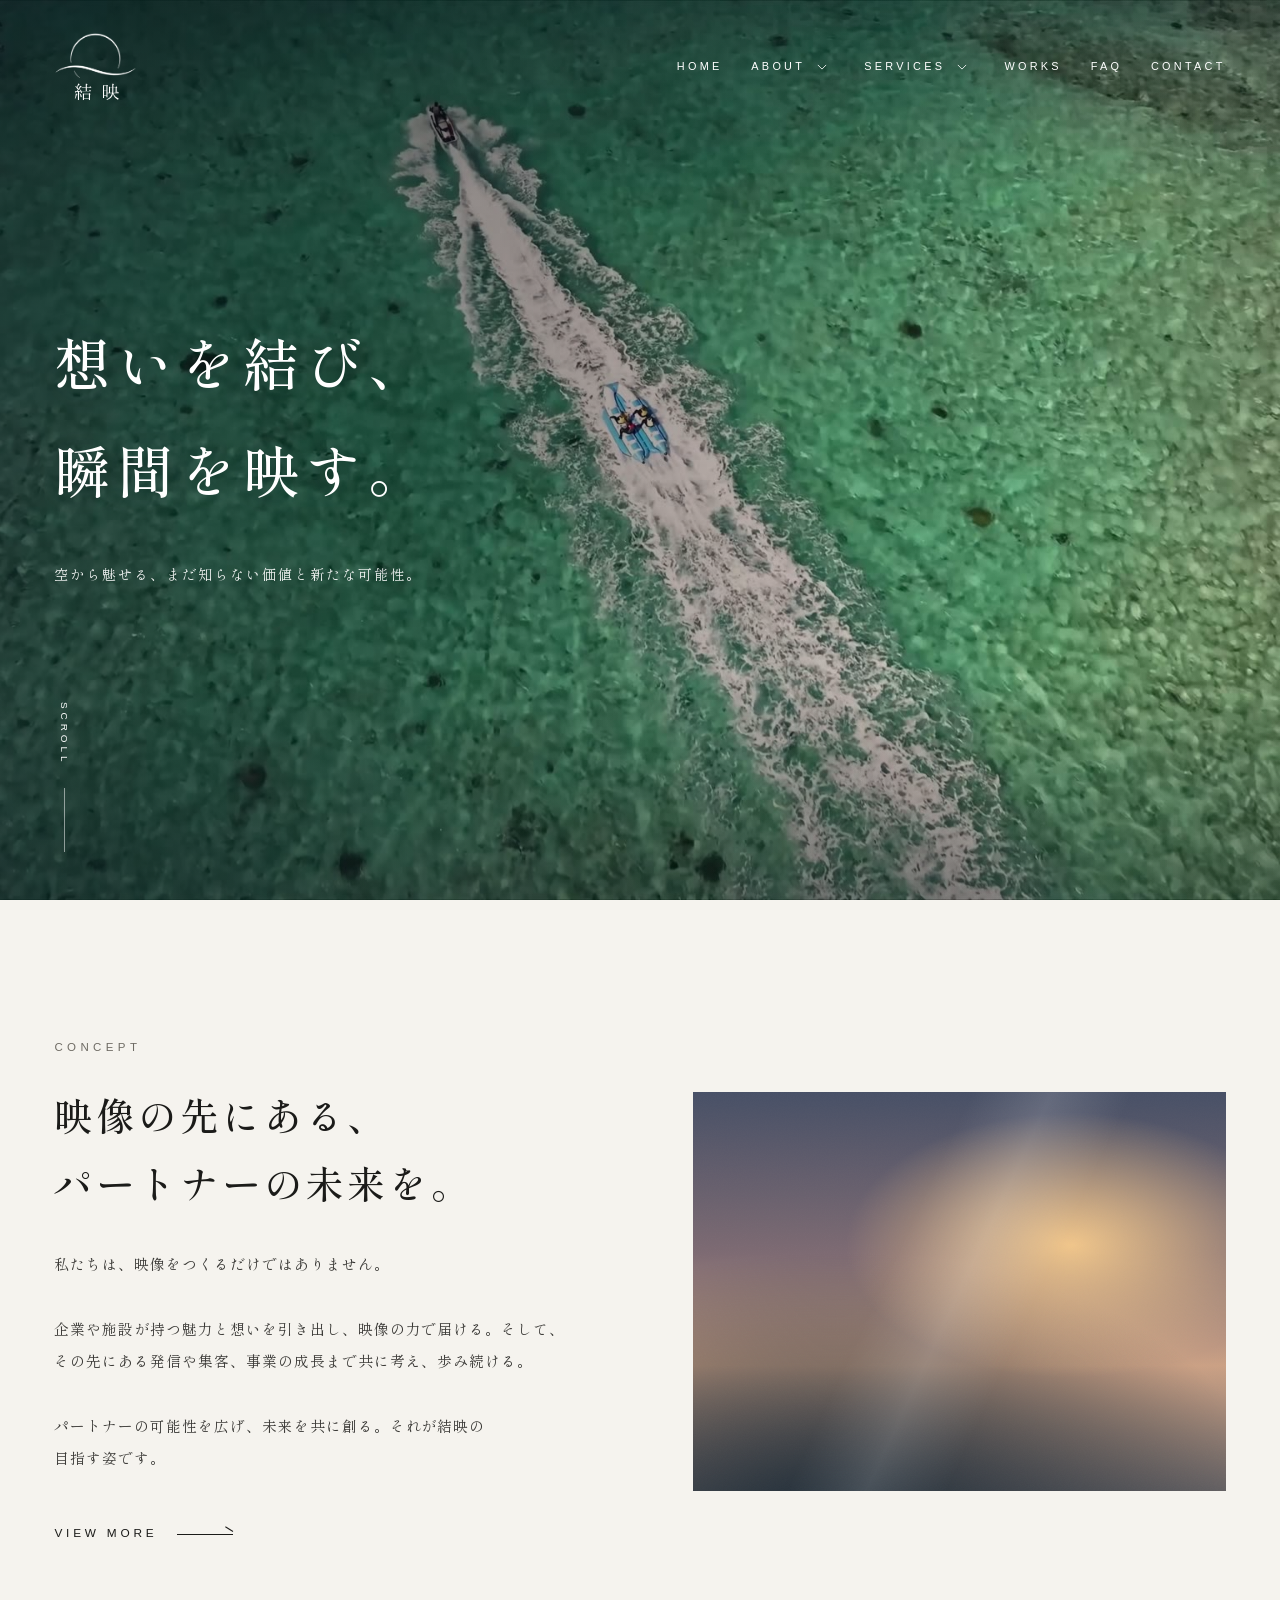
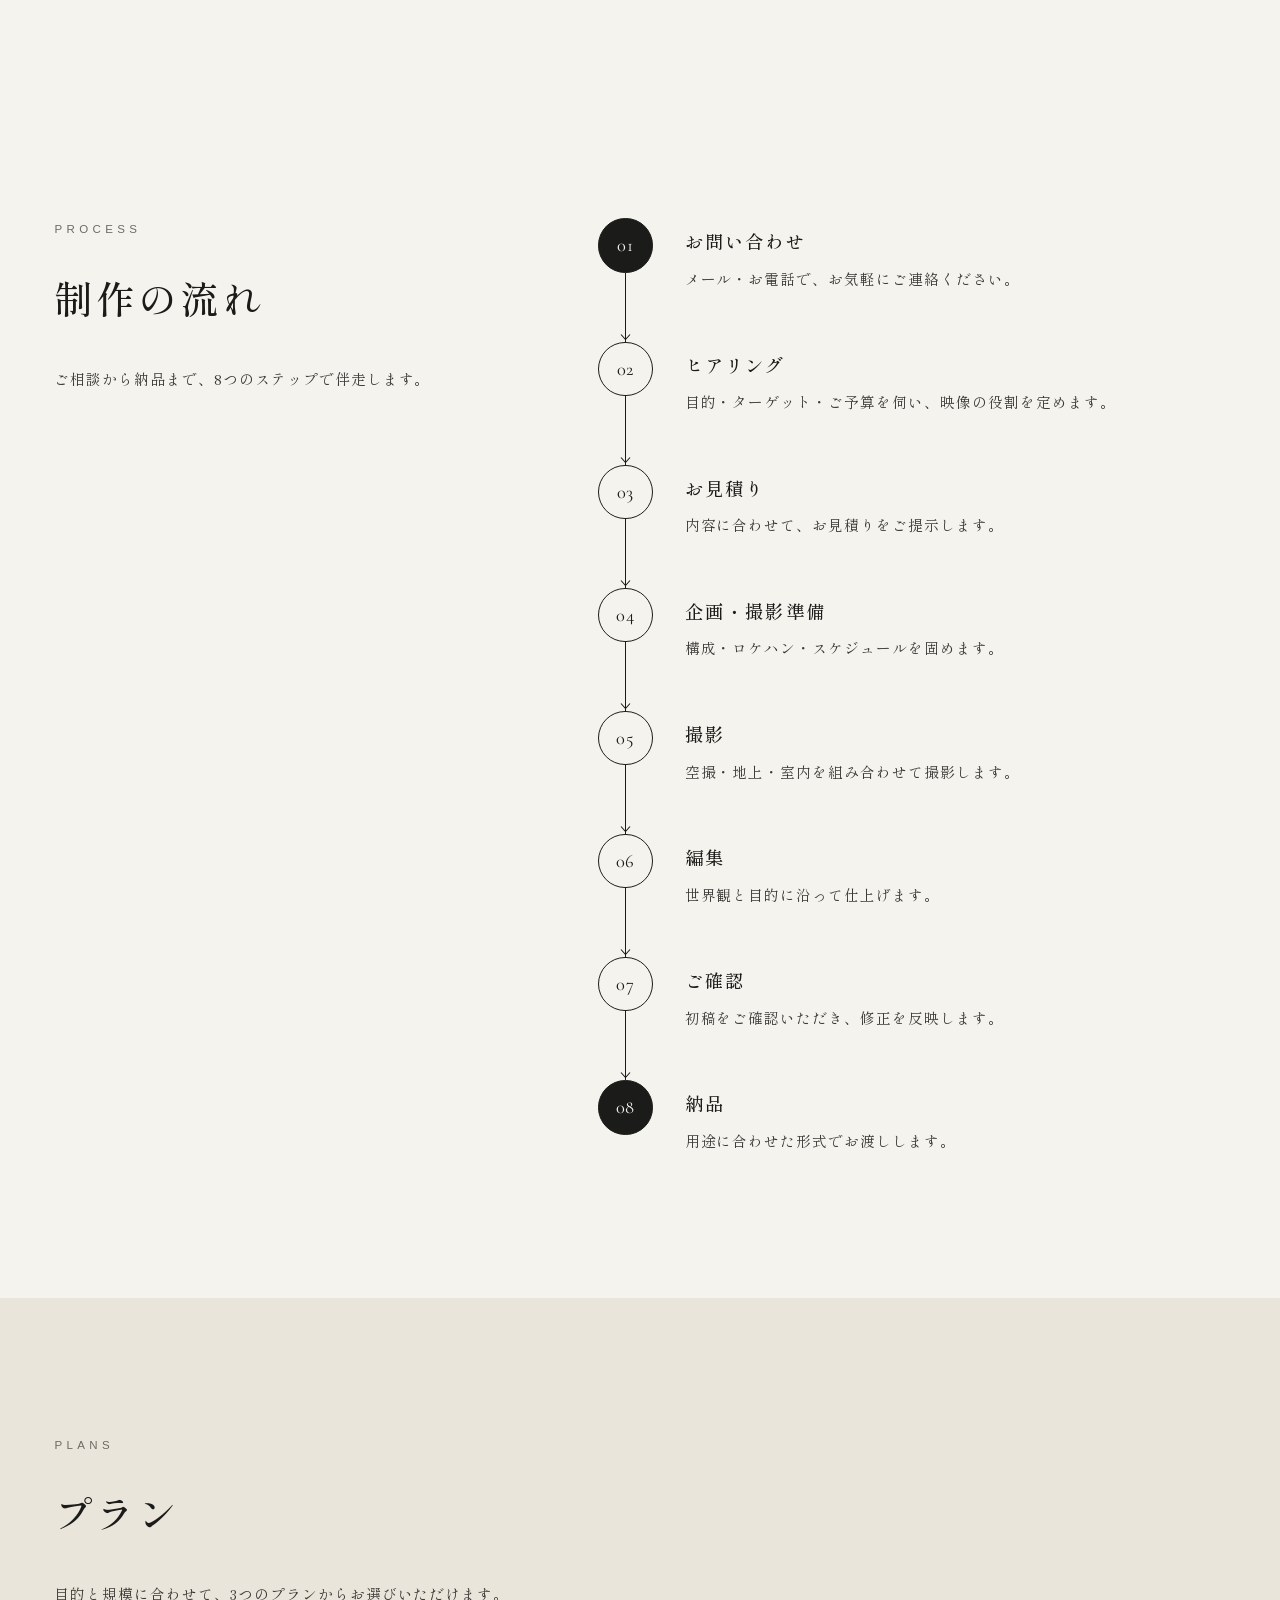
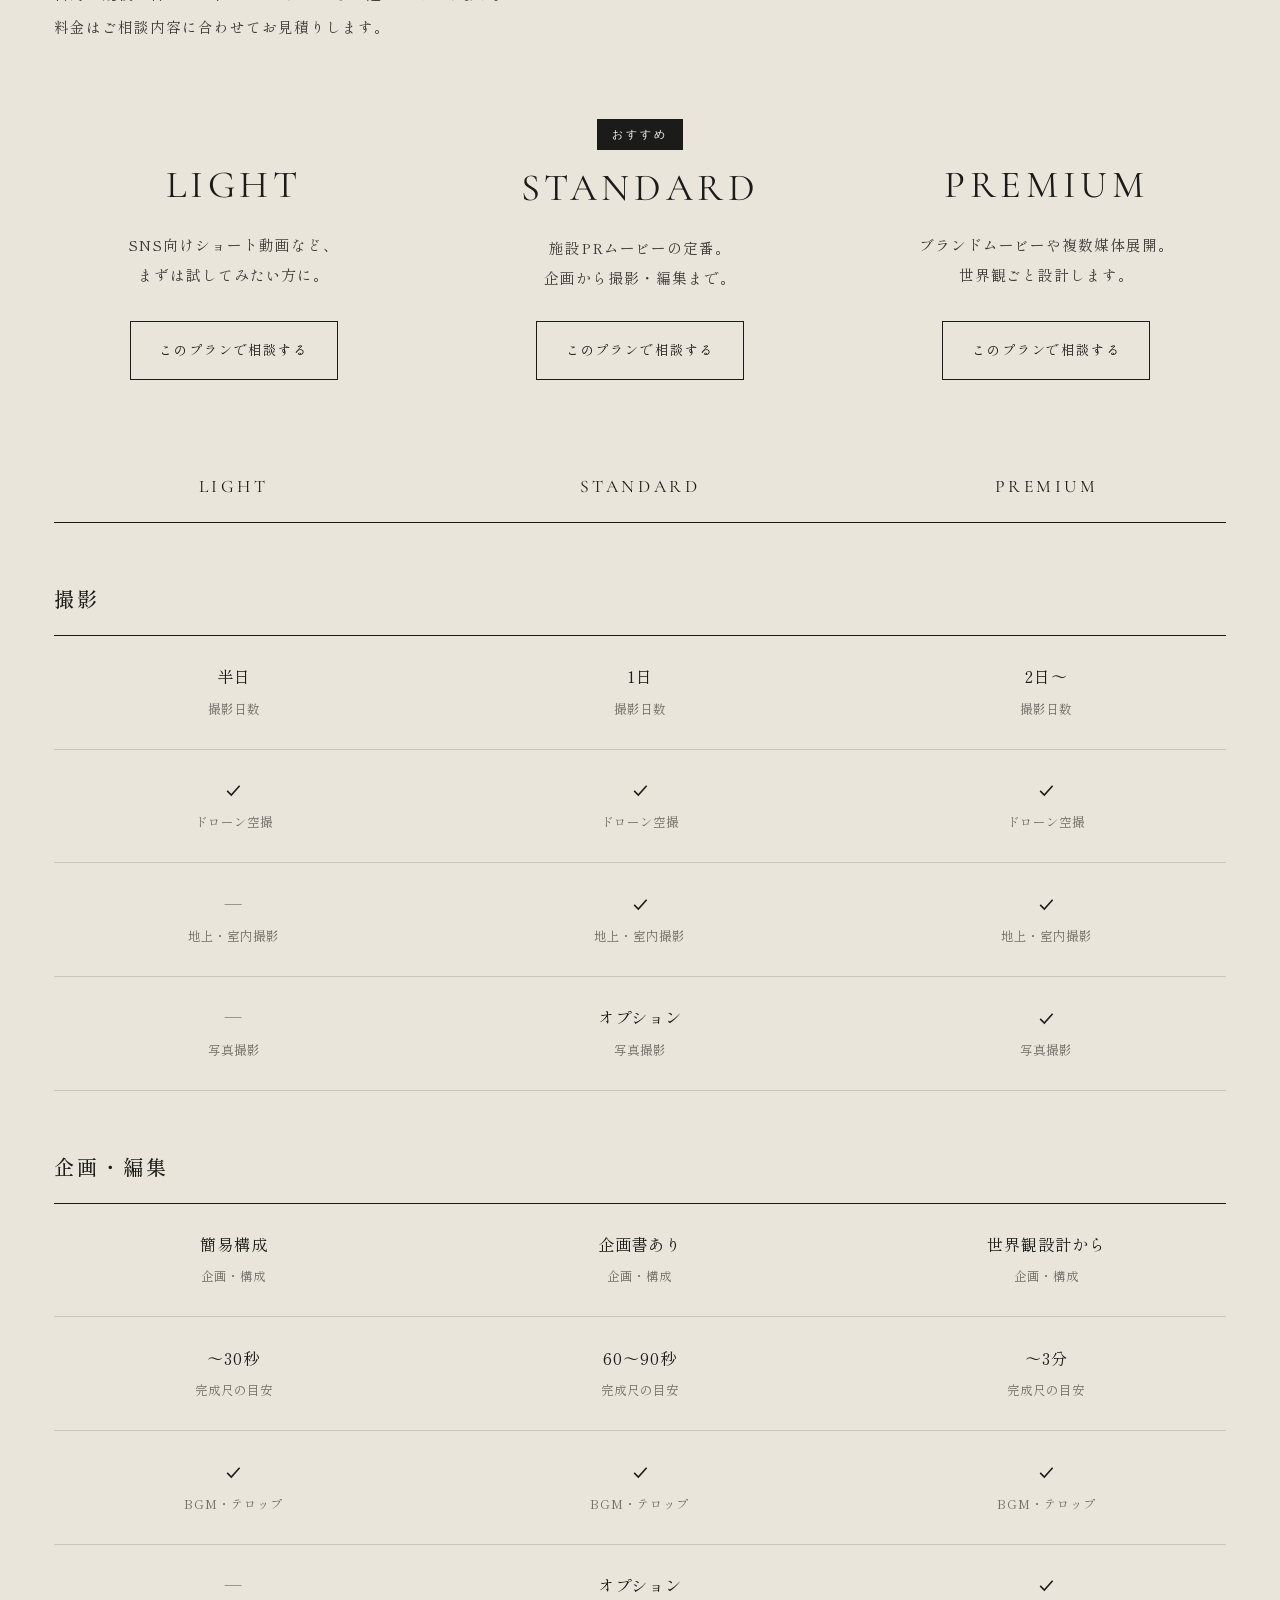
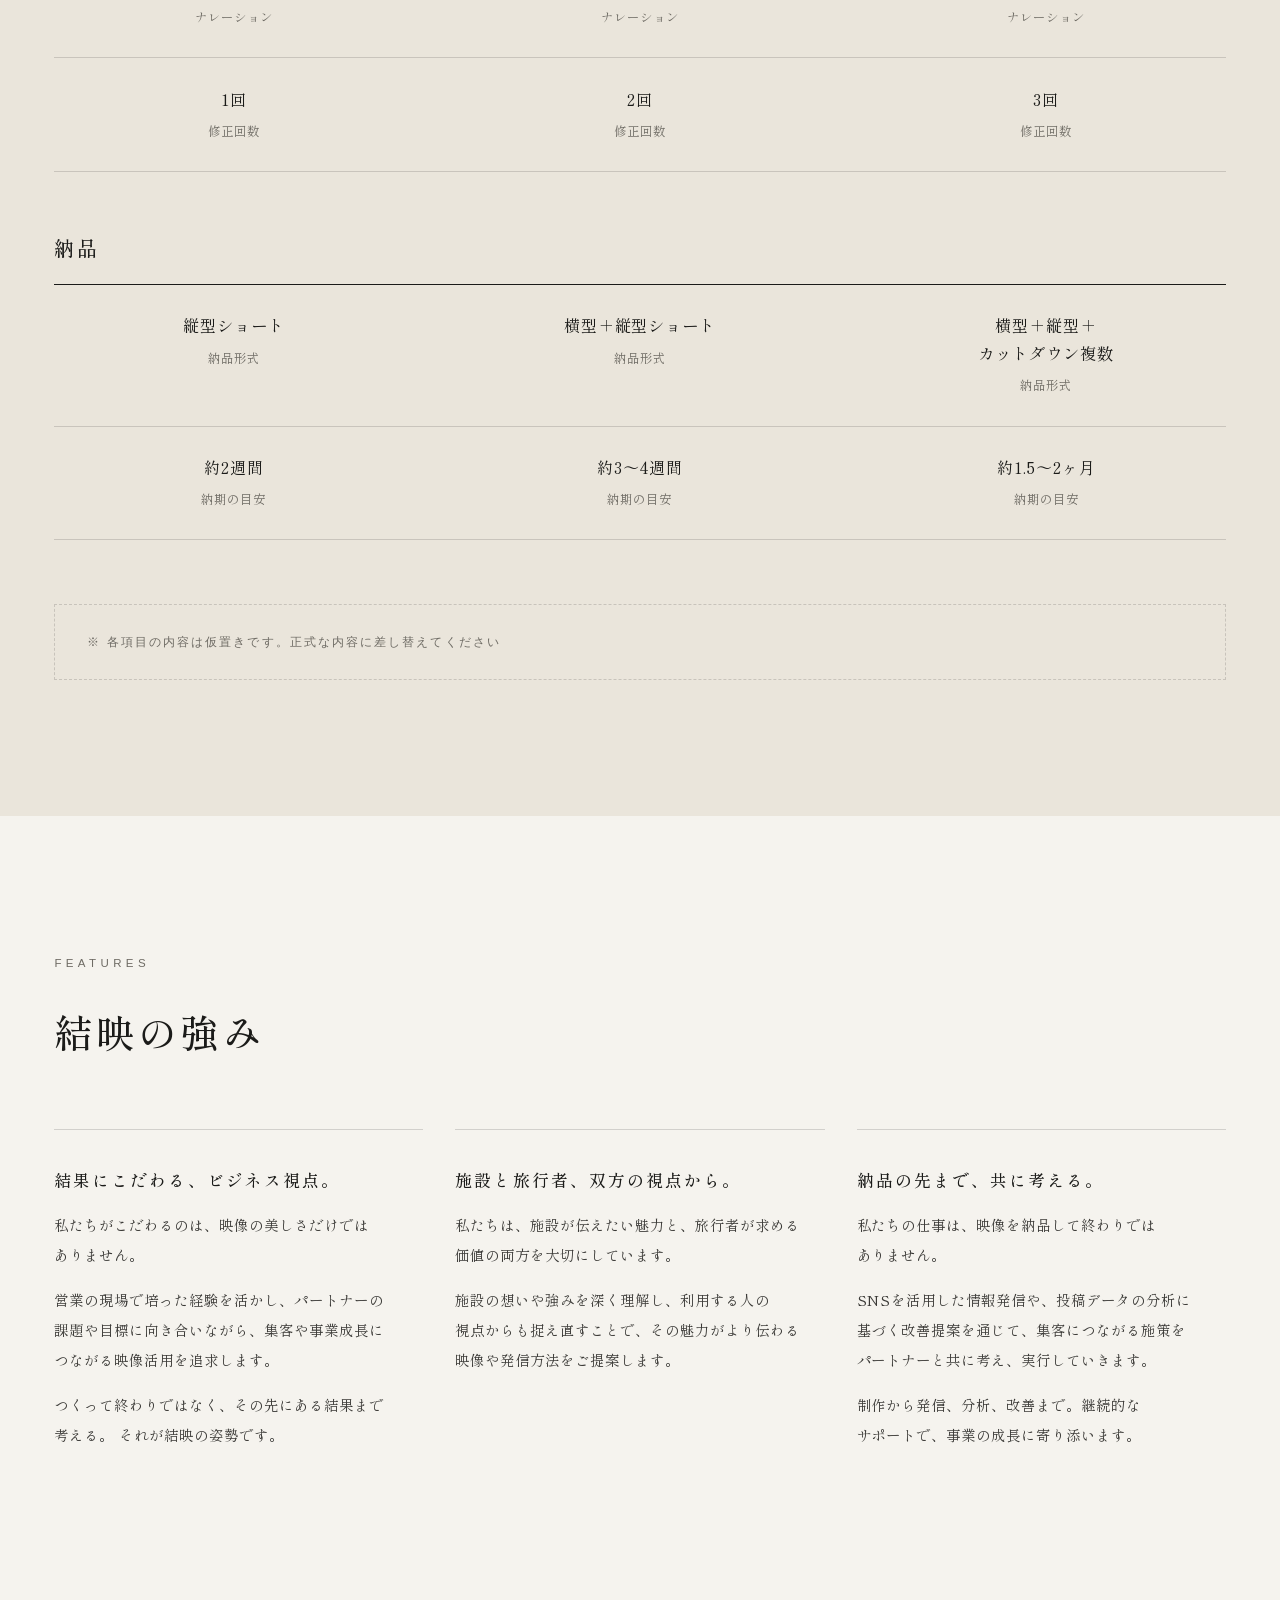
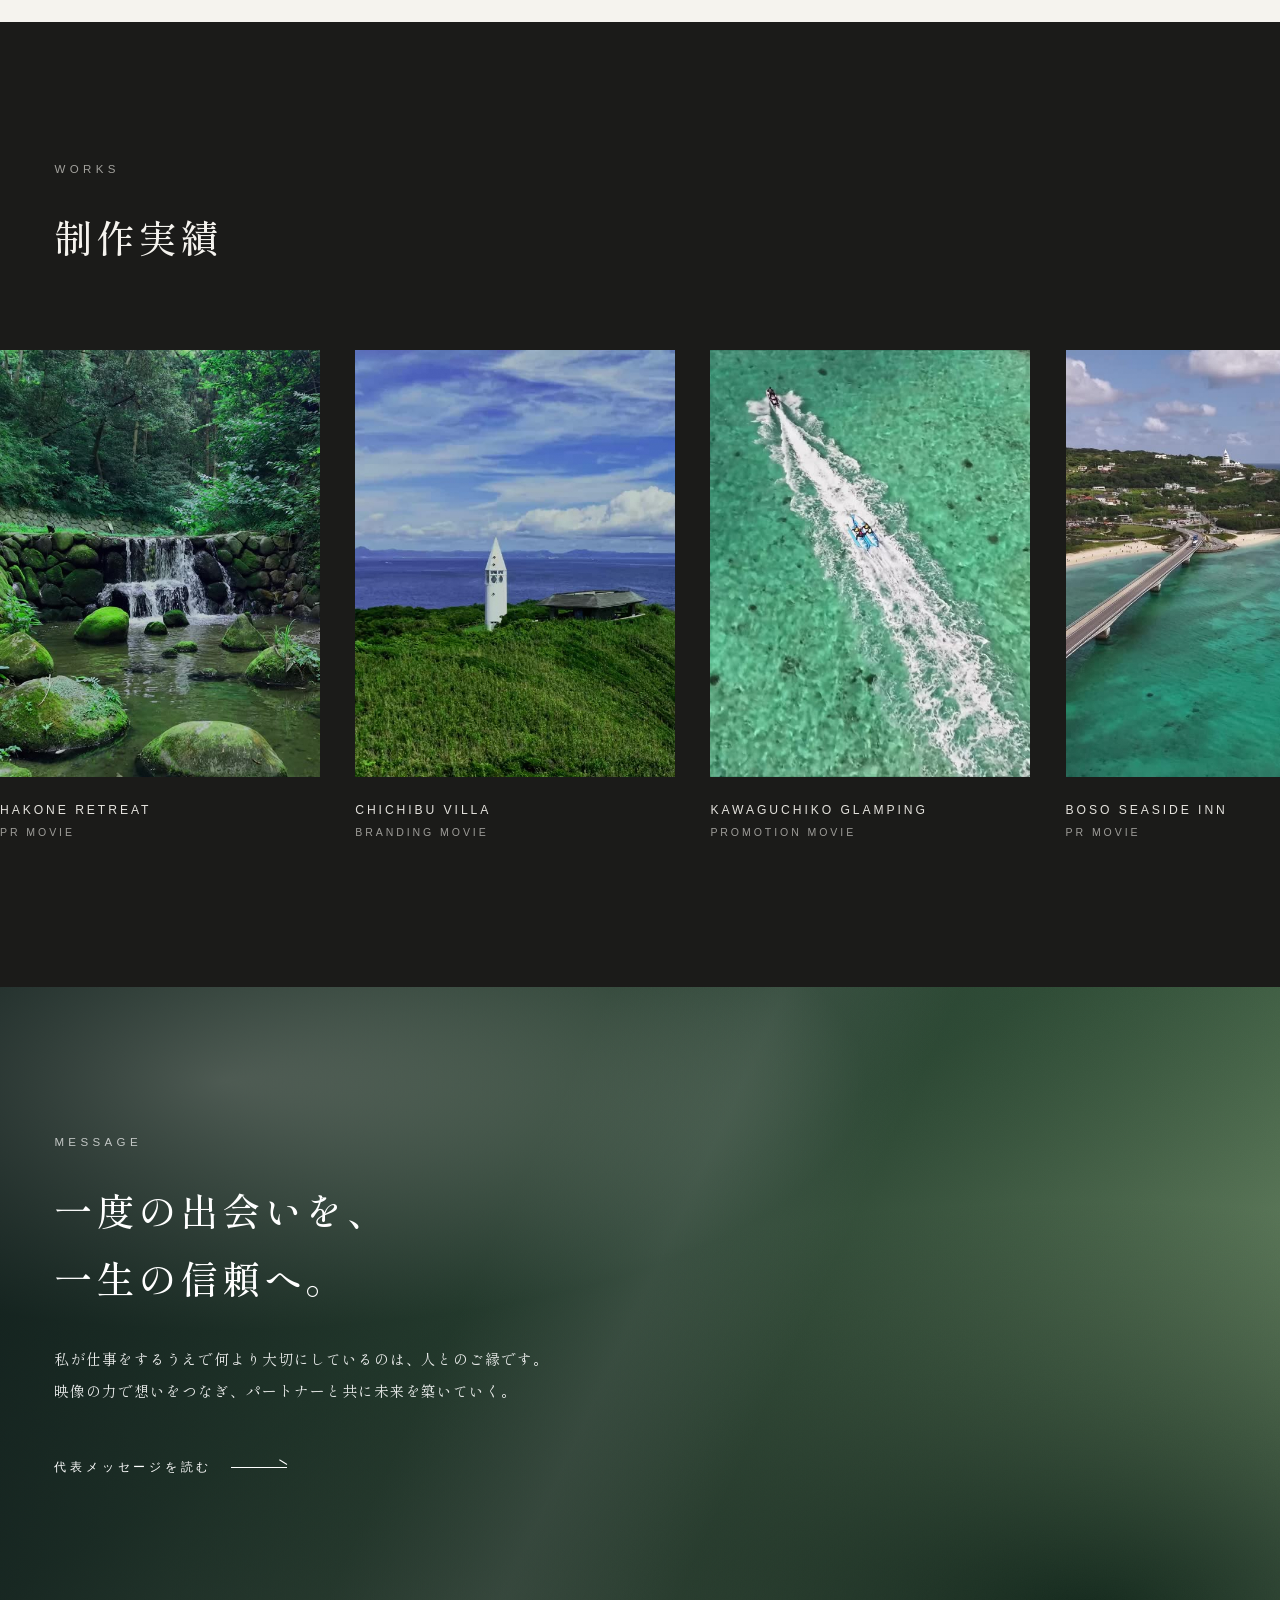
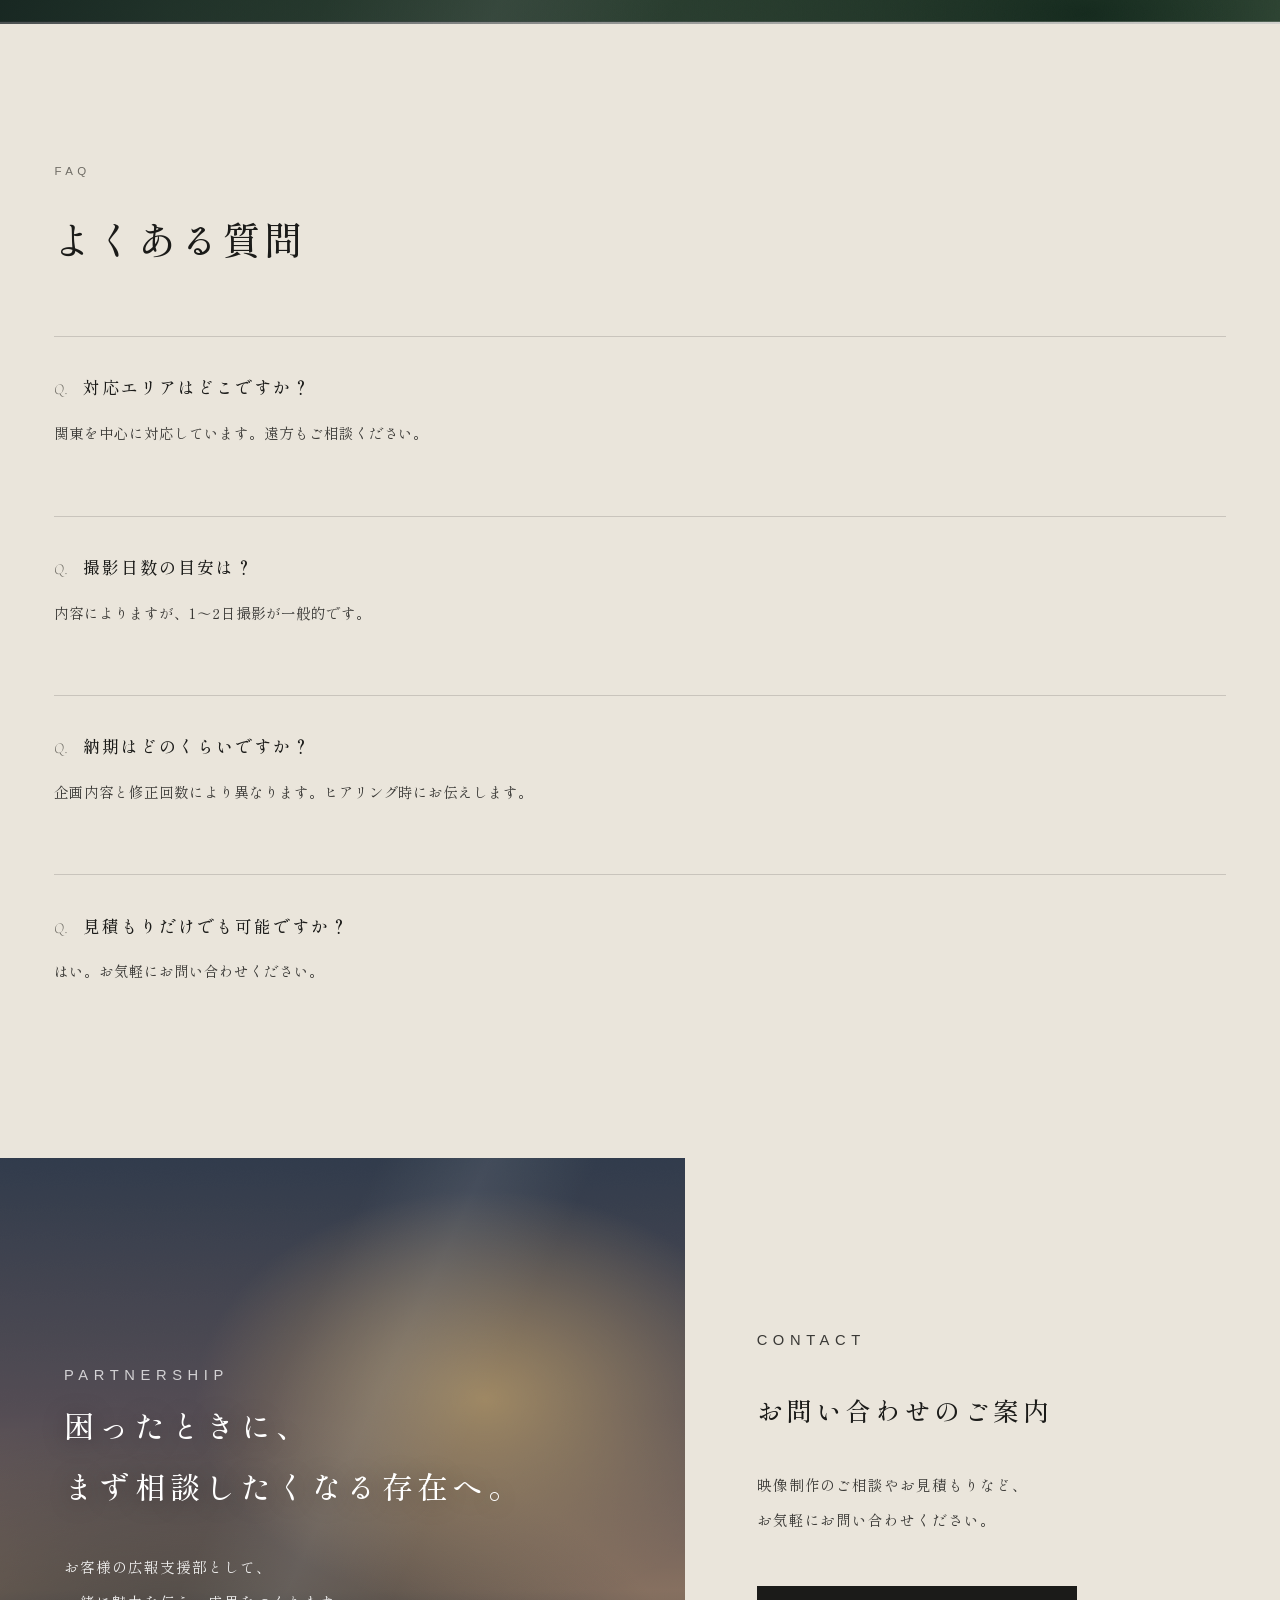
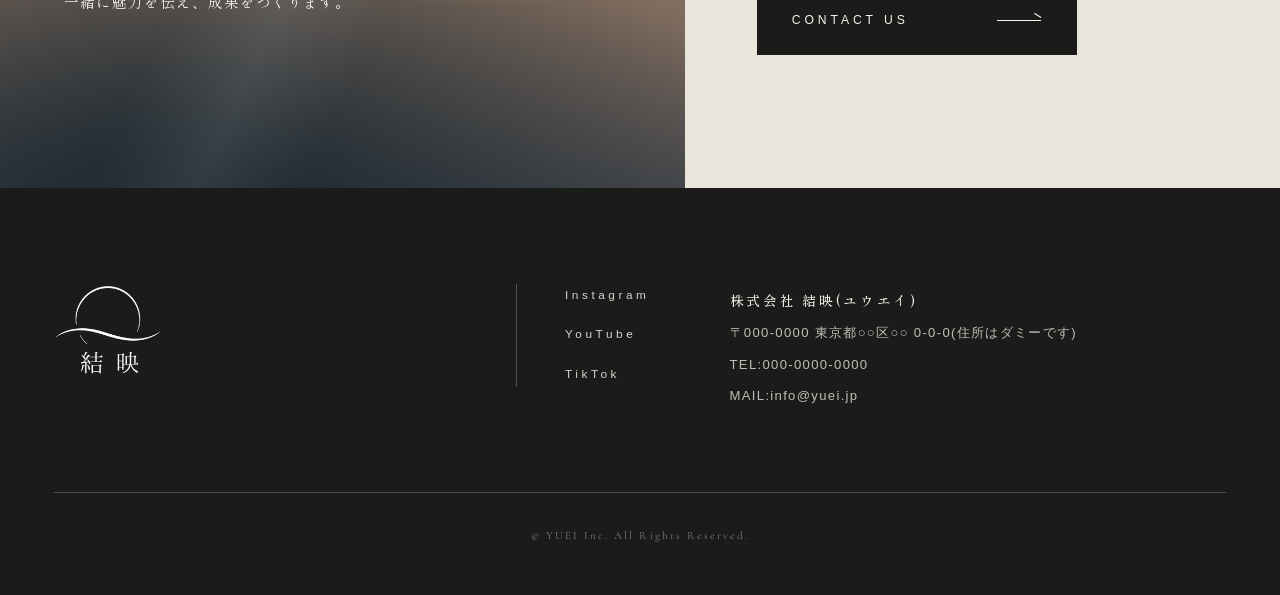
==== commit beaaadb8: "白ロゴを金ロゴの塗り替えに統一し、書体をそろえる - 支給の白ロゴは文字の書体が金ロゴと異なっていたため、金ロゴをCSSで白く表示する方式に変更   (ヘッダー・フッターとも。切り替え時の位置ズレもな" ====
--- a/index.html
+++ b/index.html
@@ -13,7 +13,7 @@
 
 <header id="header">
   <a class="logo" href="./" aria-label="結映 YUEI トップへ">
-    <img class="logo-white" src="assets/img/logo-white.svg" alt="結映 YUEI" width="337" height="294">
+    <img class="logo-white" src="assets/img/logo-gold.svg" alt="結映 YUEI" width="591" height="503">
     <img class="logo-gold" src="assets/img/logo-gold.svg" alt="" aria-hidden="true" width="591" height="503">
   </a>
   <button class="nav-toggle" type="button" aria-expanded="false" aria-controls="primary-nav" aria-label="メニューを開く">
@@ -308,7 +308,7 @@
 <footer>
   <div class="foot-grid">
     <a class="foot-logo" href="./" aria-label="結映 YUEI トップへ">
-      <img src="assets/img/logo-white.svg" alt="結映 YUEI" width="337" height="294">
+      <img src="assets/img/logo-gold.svg" alt="結映 YUEI" width="591" height="503">
     </a>
     <ul class="foot-nav">
       <li class="foot-social">
--- a/assets/css/style.css
+++ b/assets/css/style.css
@@ -145,6 +145,8 @@
 .logo{position:relative;display:block;height:70px;aspect-ratio:591/503;transition:height .6s ease}
 .logo img{position:absolute;inset:0;width:100%;height:100%;object-fit:contain;transition:opacity .6s ease}
 .logo .logo-gold{opacity:0}
+/* 白ロゴは金ロゴを白く塗り替えて表示(書体・形を完全に一致させるため) */
+.logo .logo-white,.foot-logo img{filter:brightness(0) invert(1)}
 header.solid .logo{height:52px}
 header.solid .logo .logo-white,body.nav-open .logo .logo-white{opacity:0}
 header.solid .logo .logo-gold,body.nav-open .logo .logo-gold{opacity:1}
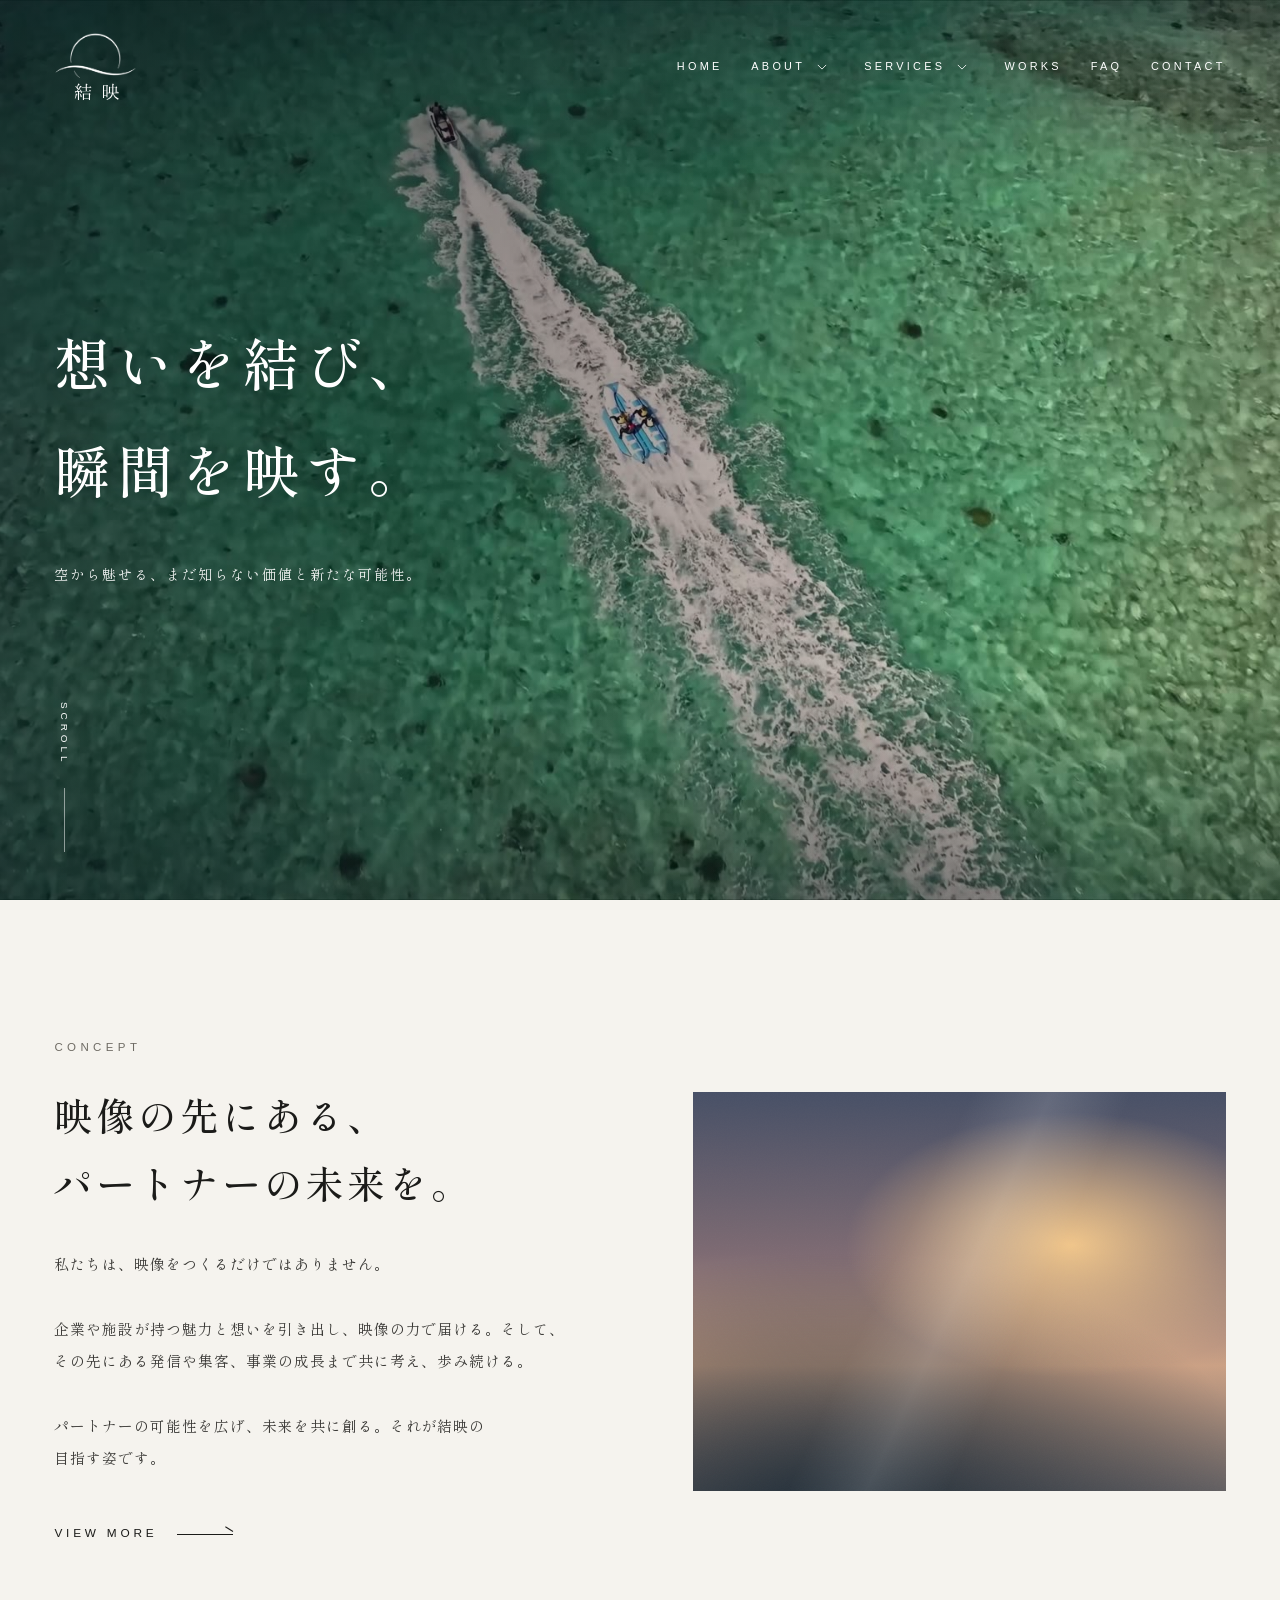
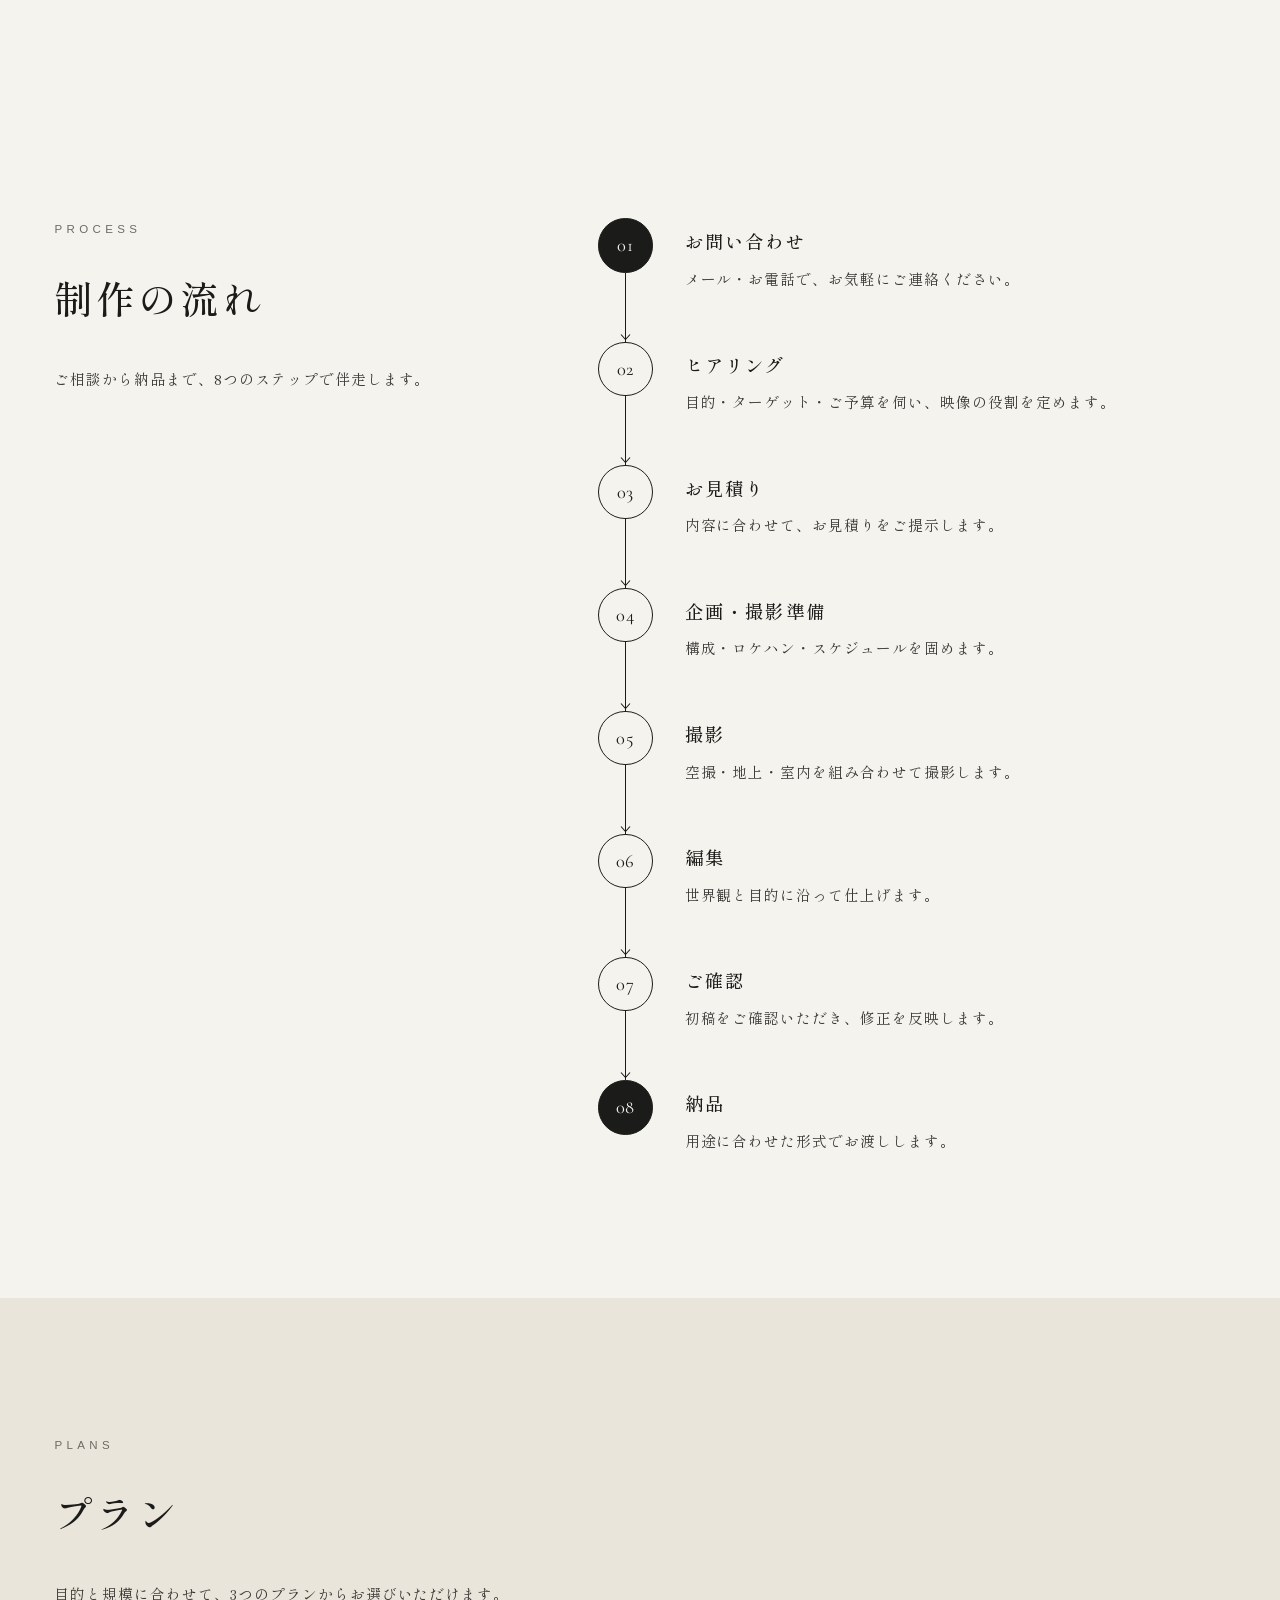
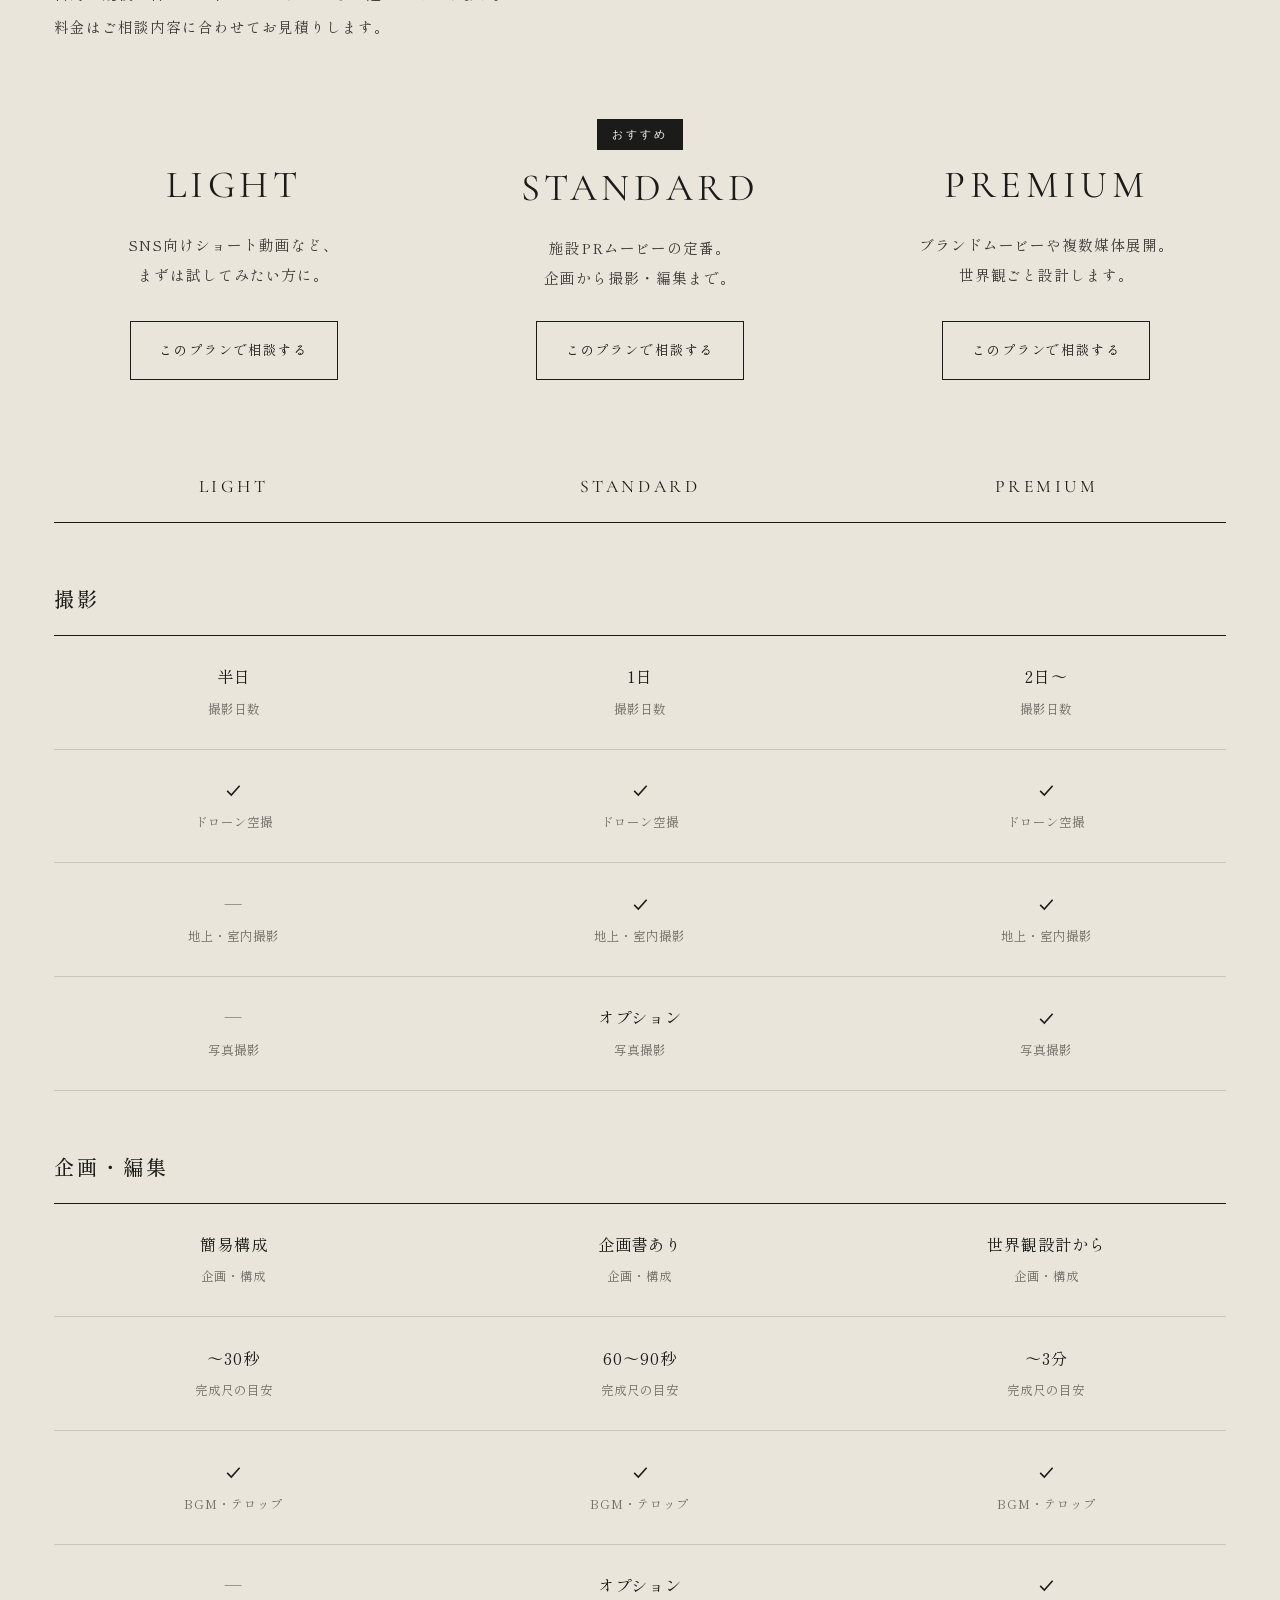
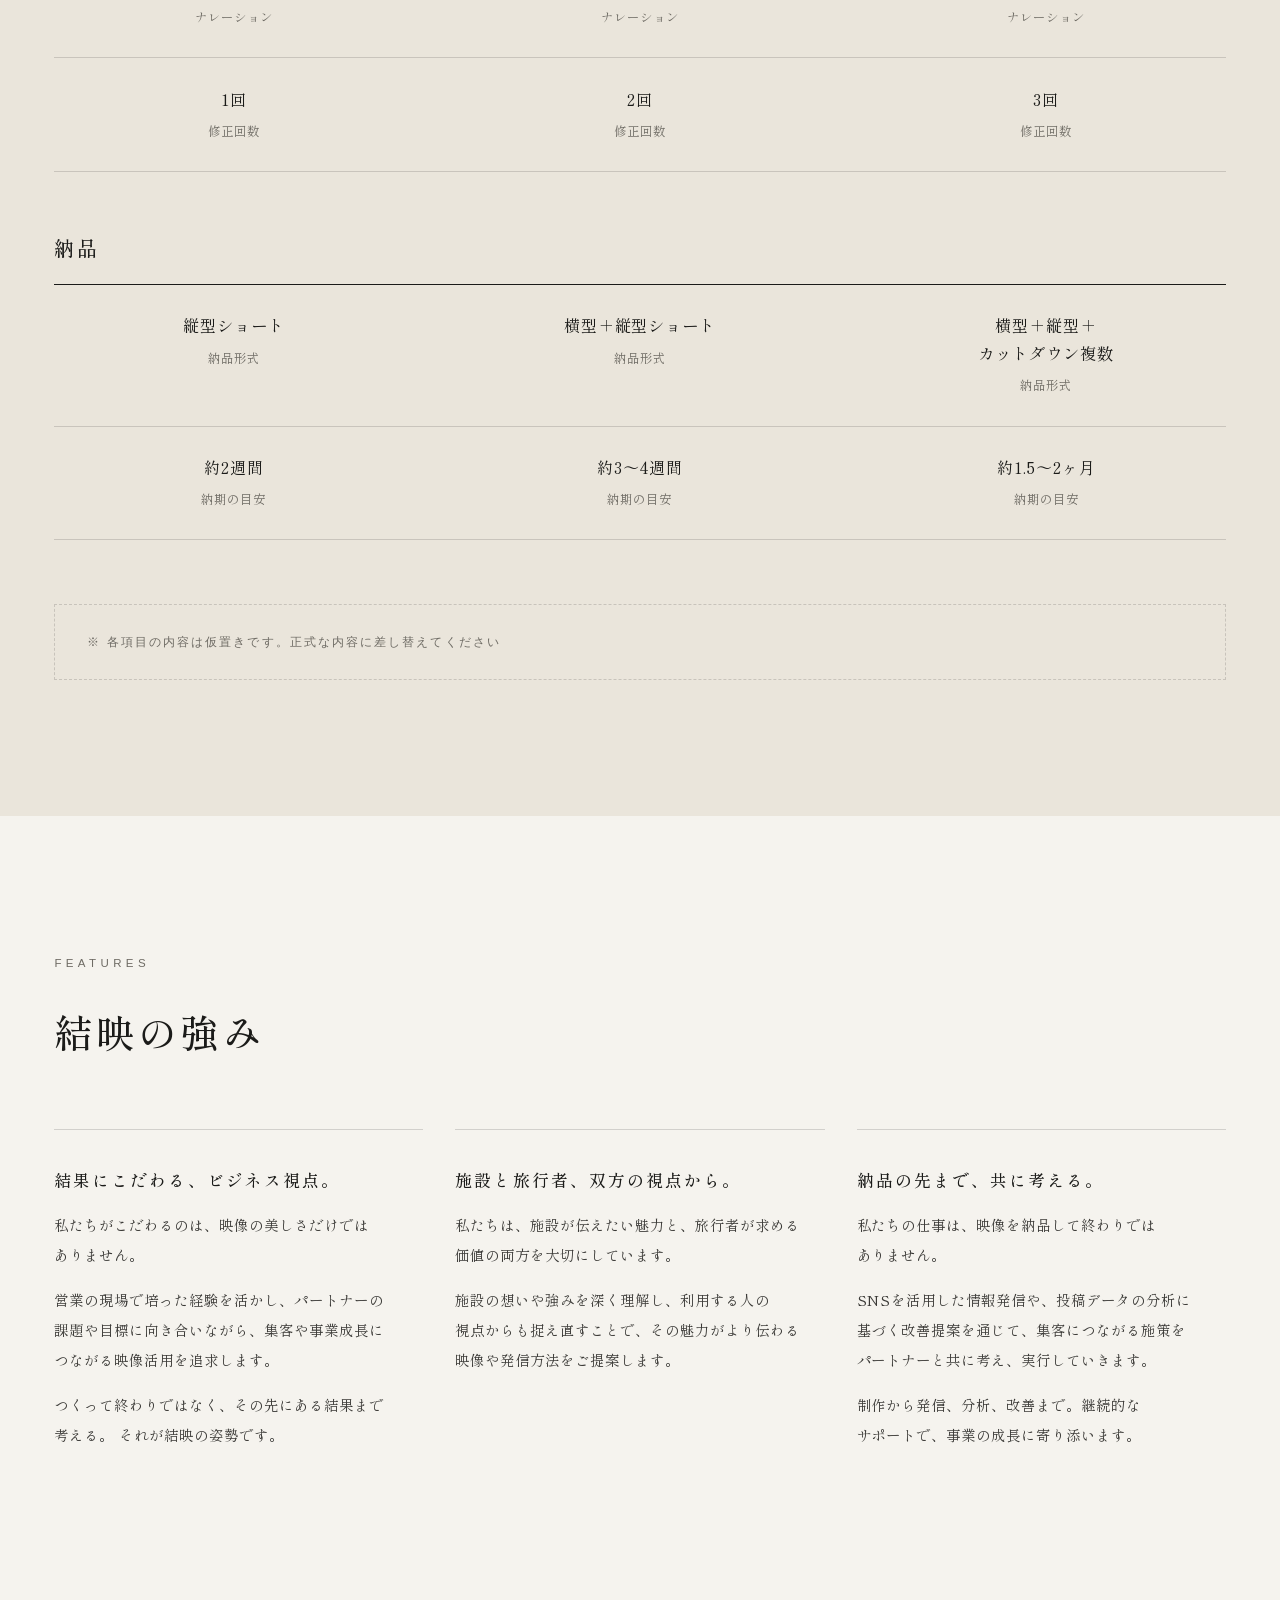
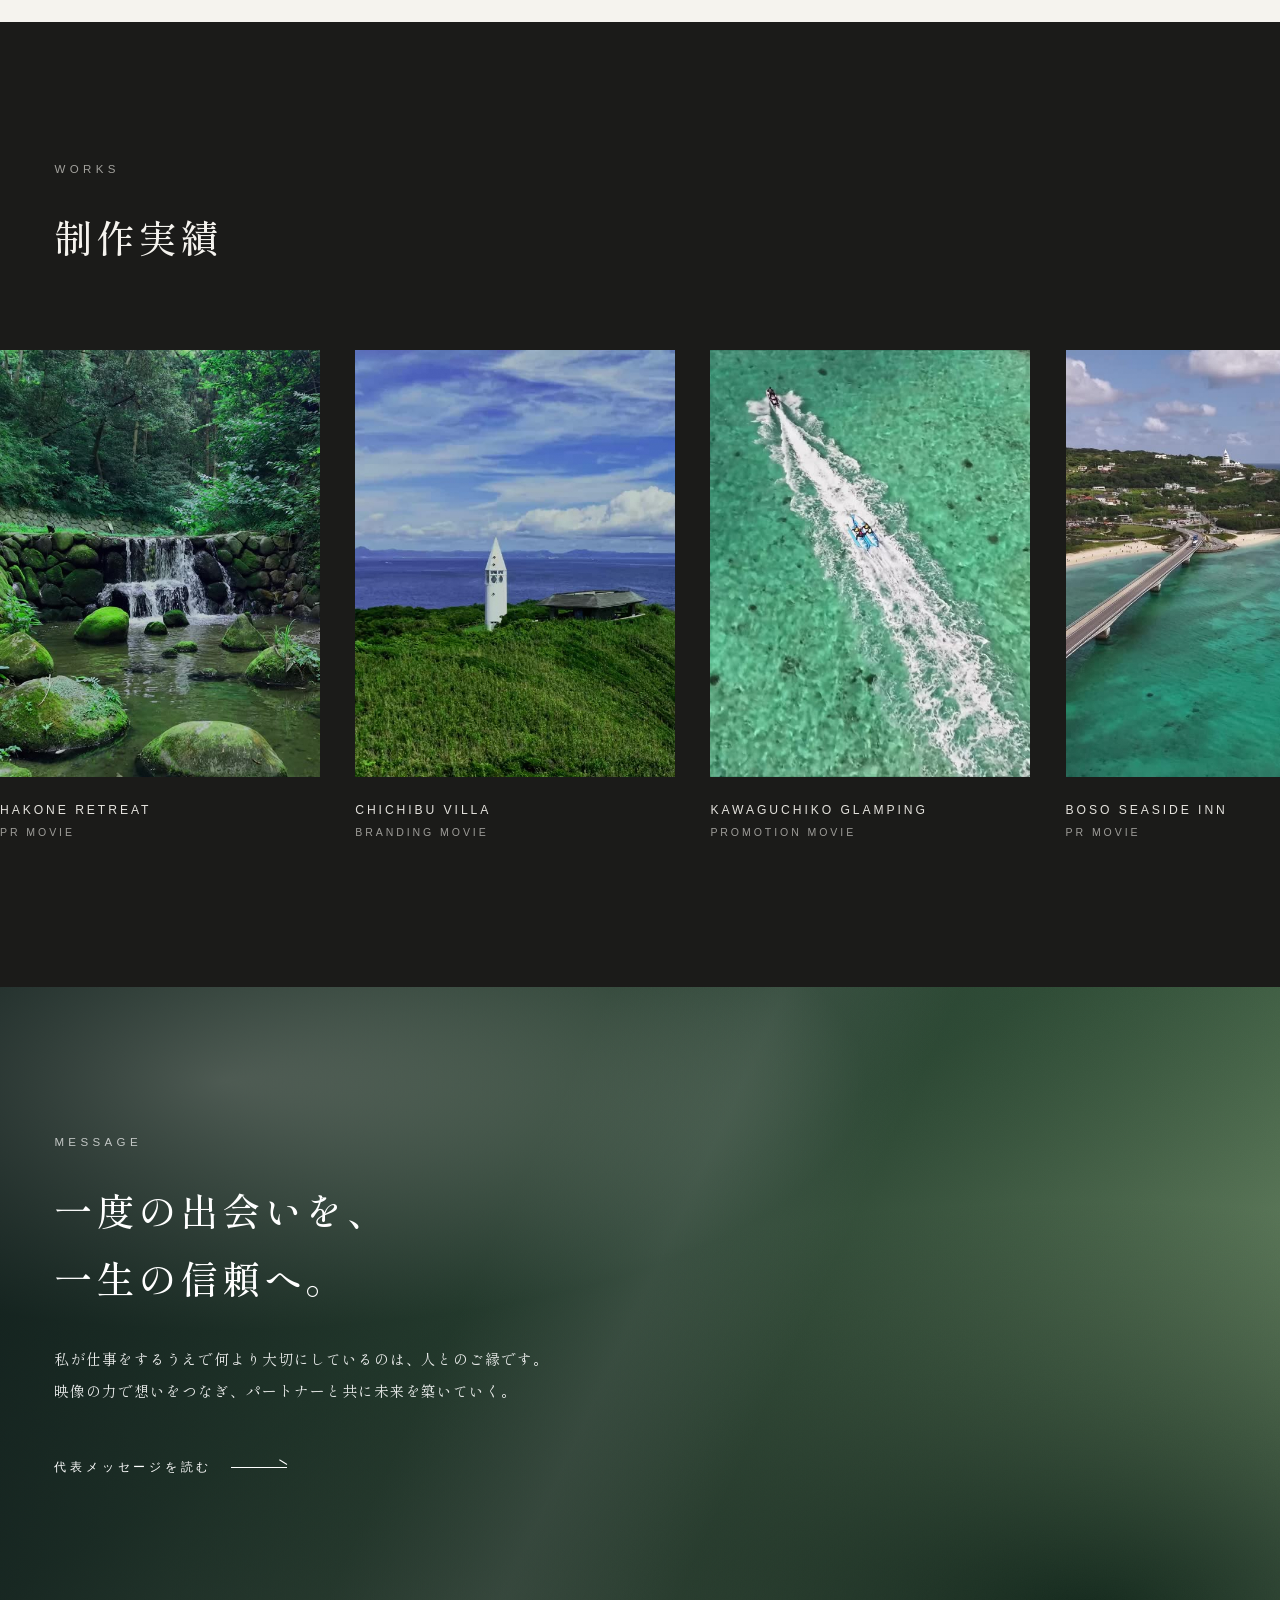
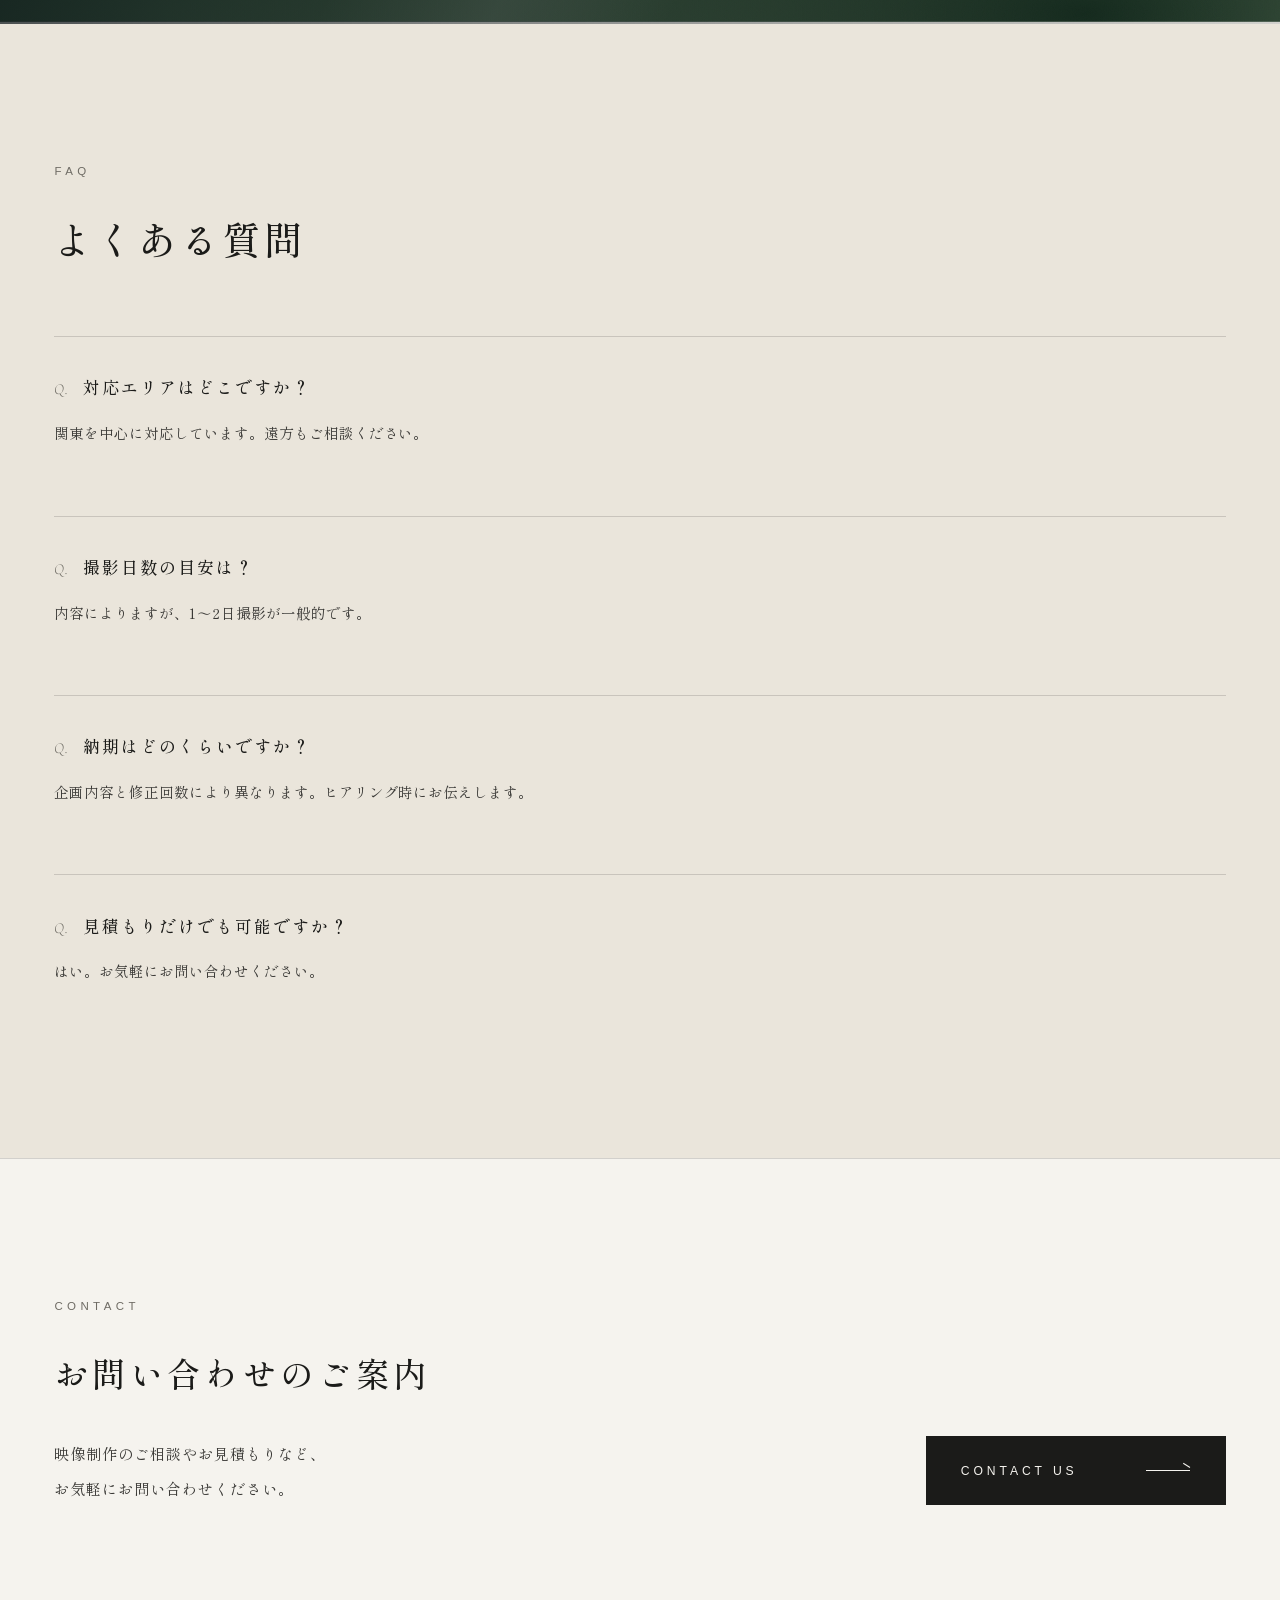
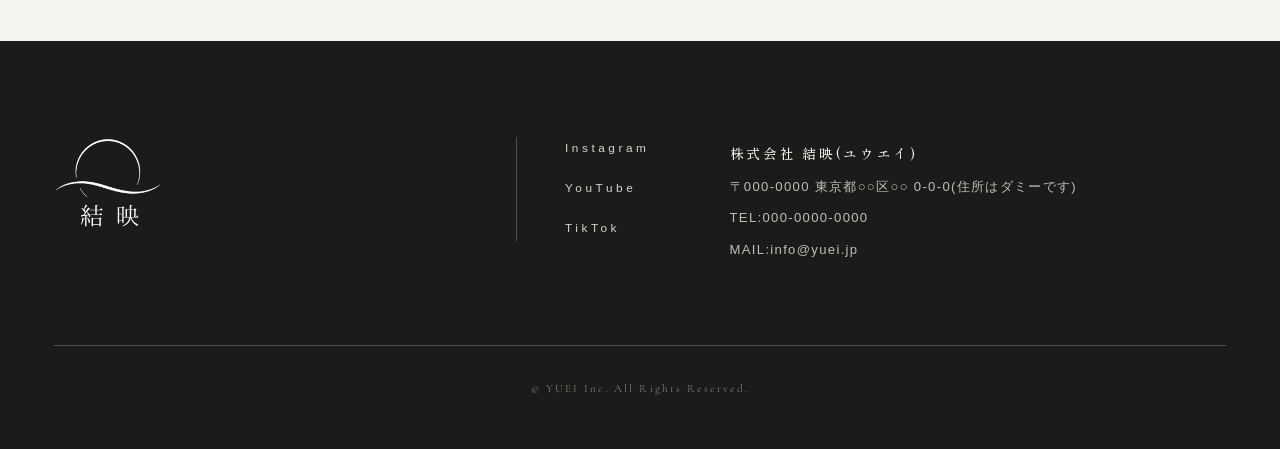
==== commit 56aa30aa: "最終セクションのPARTNERSHIP(左の画像部分)を削除 - 「困ったときに、まず相談したくなる存在へ。」の画像ブロックを削除 - お問い合わせのご案内は残し、全幅1カラムに(PCはボタンを右寄せ" ====
--- a/index.html
+++ b/index.html
@@ -284,21 +284,14 @@
   </div>
 </section>
 
-<!-- ================= FINAL CTA ================= -->
+<!-- ================= CONTACT(お問い合わせ導線) ================= -->
 <section class="cta" id="final-cta">
-  <div class="visual">
-    <div class="scene sc-dusk"><div class="layer"></div><div class="light"></div></div>
-    <div class="veil"></div>
-    <div class="copy">
-      <p class="eyebrow rv" style="color:rgba(255,255,255,.75)">Partnership</p>
-      <h2 class="rv rv-d1">困ったときに、<br>まず相談したくなる存在へ。</h2>
-      <p class="rv rv-d2">お客様の広報支援部として、<br>一緒に魅力を伝え、成果をつくります。</p>
-    </div>
-  </div>
   <div class="panel">
-    <p class="eyebrow rv">Contact</p>
-    <h2 class="rv rv-d1">お問い合わせのご案内</h2>
-    <p class="rv rv-d2">映像制作のご相談やお見積もりなど、<br>お気軽にお問い合わせください。</p>
+    <div class="panel-text">
+      <p class="eyebrow rv">Contact</p>
+      <h2 class="rv rv-d1">お問い合わせのご案内</h2>
+      <p class="rv rv-d2">映像制作のご相談やお見積もりなど、<br>お気軽にお問い合わせください。</p>
+    </div>
     <a class="btn rv rv-d3" href="mailto:info@yuei.jp"><span>CONTACT US</span><span class="arrow"></span></a>
   </div>
 </section>
--- a/assets/css/style.css
+++ b/assets/css/style.css
@@ -370,19 +370,12 @@
 }
 
 /* ---------- Final CTA + Contact ---------- */
-.cta{display:grid;grid-template-columns:1.15fr 1fr;min-height:70vh}
-.cta .visual{position:relative}
-.cta .visual .scene{position:absolute;inset:0}
-.cta .visual .veil{position:absolute;inset:0;background:rgba(8,20,26,.35)}
-.cta .visual .copy{
-  position:absolute;inset:0;z-index:2;display:flex;flex-direction:column;justify-content:center;
-  padding:4rem;color:#fff;
-}
-.cta .visual h2{font-size:clamp(1.4rem,2.4vw,2rem);font-weight:500;line-height:2;letter-spacing:.14em;text-shadow:0 2px 24px rgba(0,10,16,.4)}
-.cta .visual p{margin-top:2rem;font-size:.92rem;line-height:2.4;color:rgba(255,255,255,.92)}
-.cta .panel{background:var(--beige);display:flex;flex-direction:column;justify-content:center;padding:5rem 4.5rem}
-.cta .panel h2{font-size:clamp(1.3rem,2vw,1.7rem);font-weight:500;letter-spacing:.14em;margin-top:1.6rem}
-.cta .panel p{margin-top:2rem;font-size:.92rem;line-height:2.4;color:var(--ink-soft)}
+.cta{background:var(--paper);border-top:1px solid var(--line)}
+.cta .panel{max-width:1280px;margin:0 auto;padding:8.5rem 3.4rem;
+  display:flex;align-items:flex-end;justify-content:space-between;gap:3rem;flex-wrap:wrap}
+.cta .panel h2{font-size:clamp(1.5rem,2.6vw,2.1rem);font-weight:500;letter-spacing:.14em;margin-top:1.4rem}
+.cta .panel p:not(.eyebrow){margin-top:1.8rem;font-size:.95rem;line-height:2.3;color:var(--ink-soft)}
+.cta .btn{margin-top:0;min-width:300px}
 .btn{
   margin-top:3rem;display:inline-flex;justify-content:space-between;align-items:center;
   background:var(--ink);color:var(--paper);
@@ -507,9 +500,8 @@
   .works-head{padding:0 1.6rem;margin-bottom:3.5rem}
   .message-inner{grid-template-columns:1fr;padding:6rem 1.6rem;gap:3rem}
   .message .quote{text-align:left}
-  .cta{grid-template-columns:1fr}
-  .cta .visual{min-height:60vh}
-  .cta .panel{padding:4rem 1.6rem}
+  .cta .panel{padding:5.5rem 1.6rem;flex-direction:column;align-items:flex-start}
+  .cta .btn{width:100%;max-width:none;min-width:0}
   .foot-grid{grid-template-columns:1fr;gap:3rem}
   .foot-nav{border-left:none;padding-left:0;flex-direction:row;flex-wrap:wrap;gap:1.4rem}
   footer{padding:4.5rem 1.6rem 2.5rem}
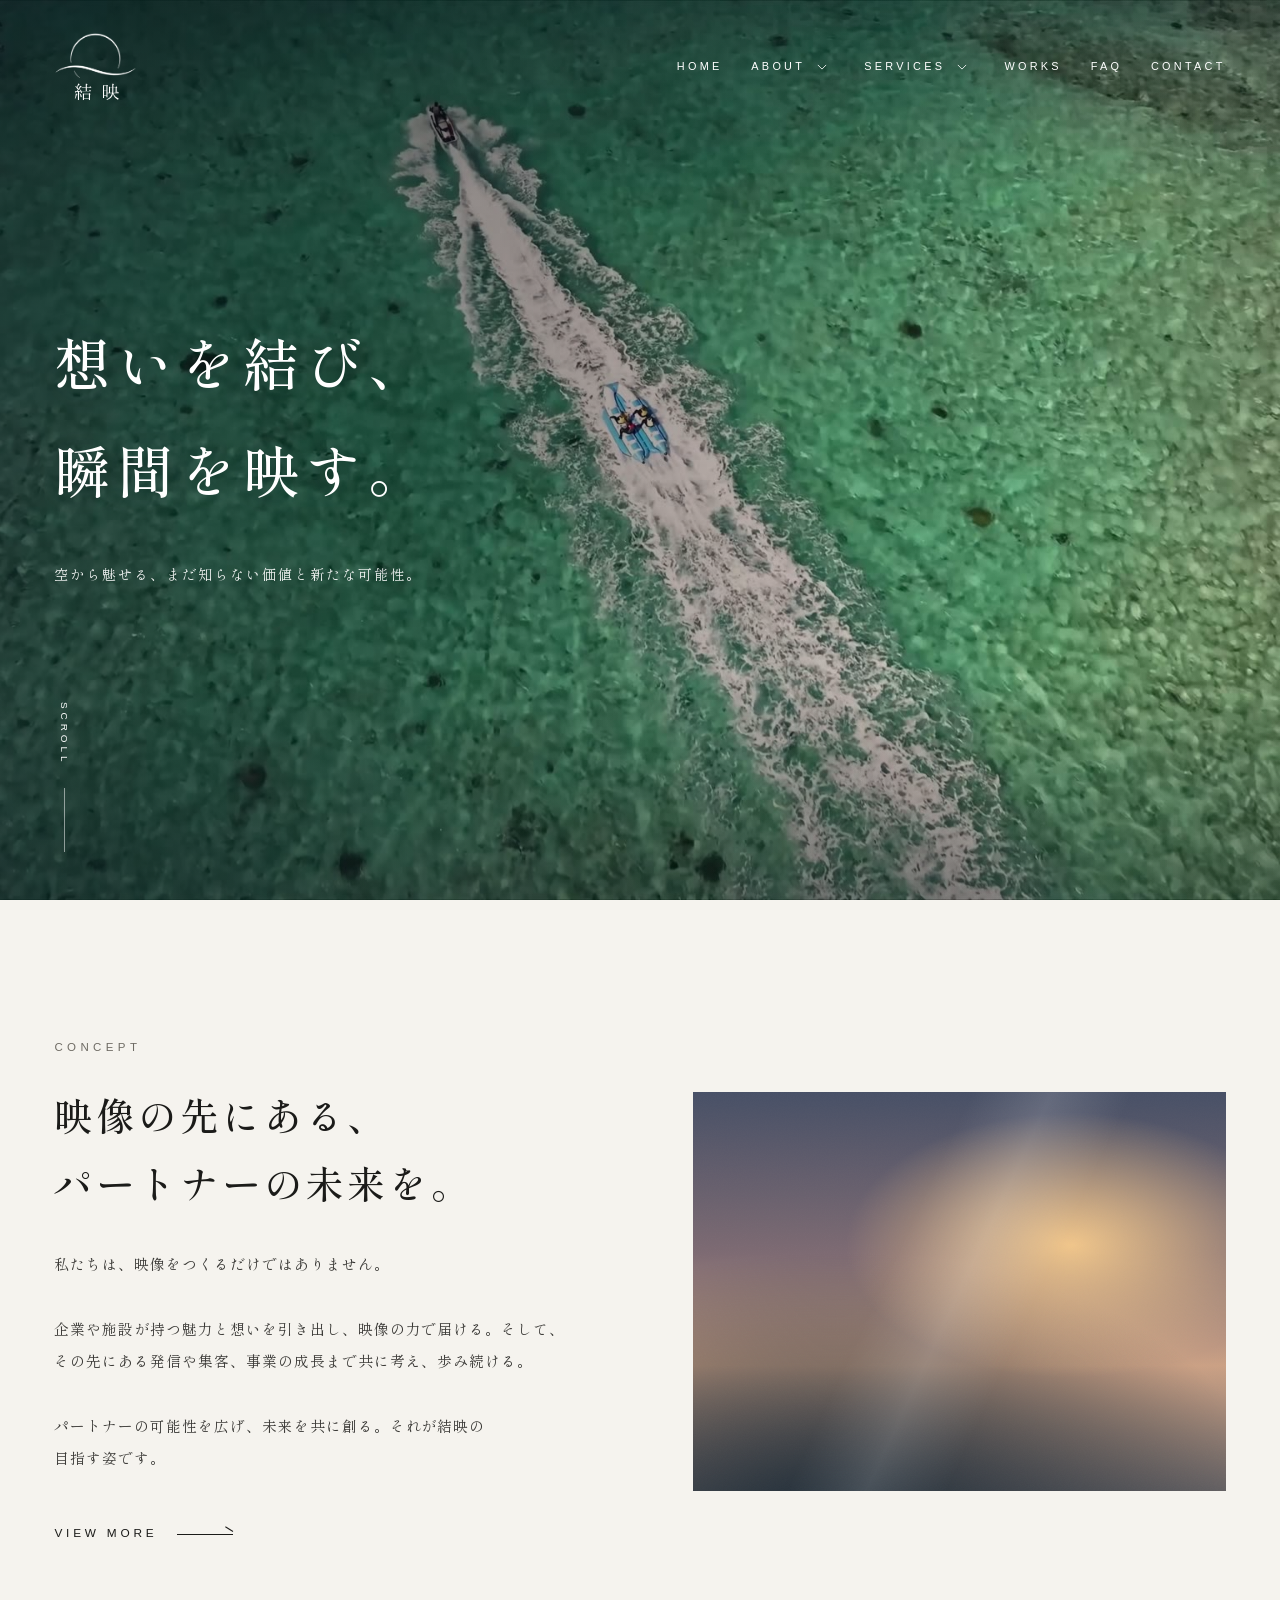
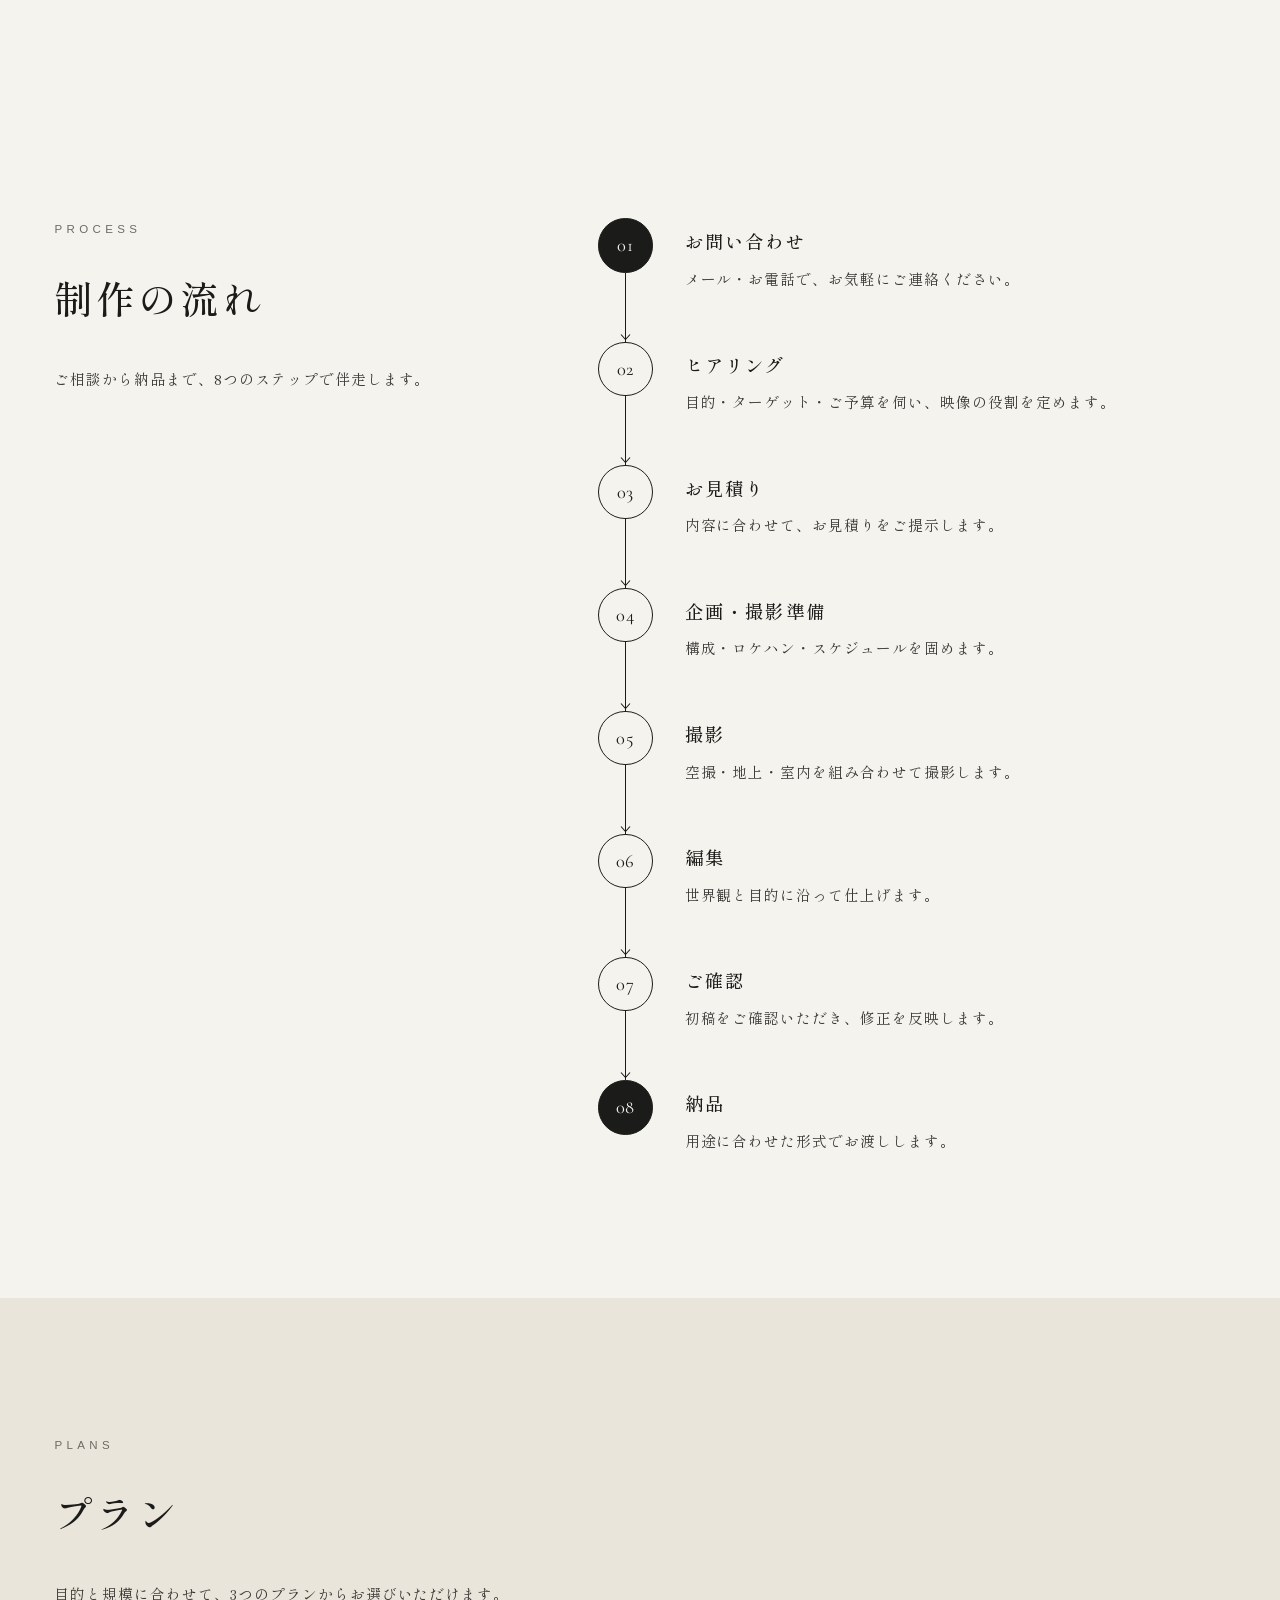
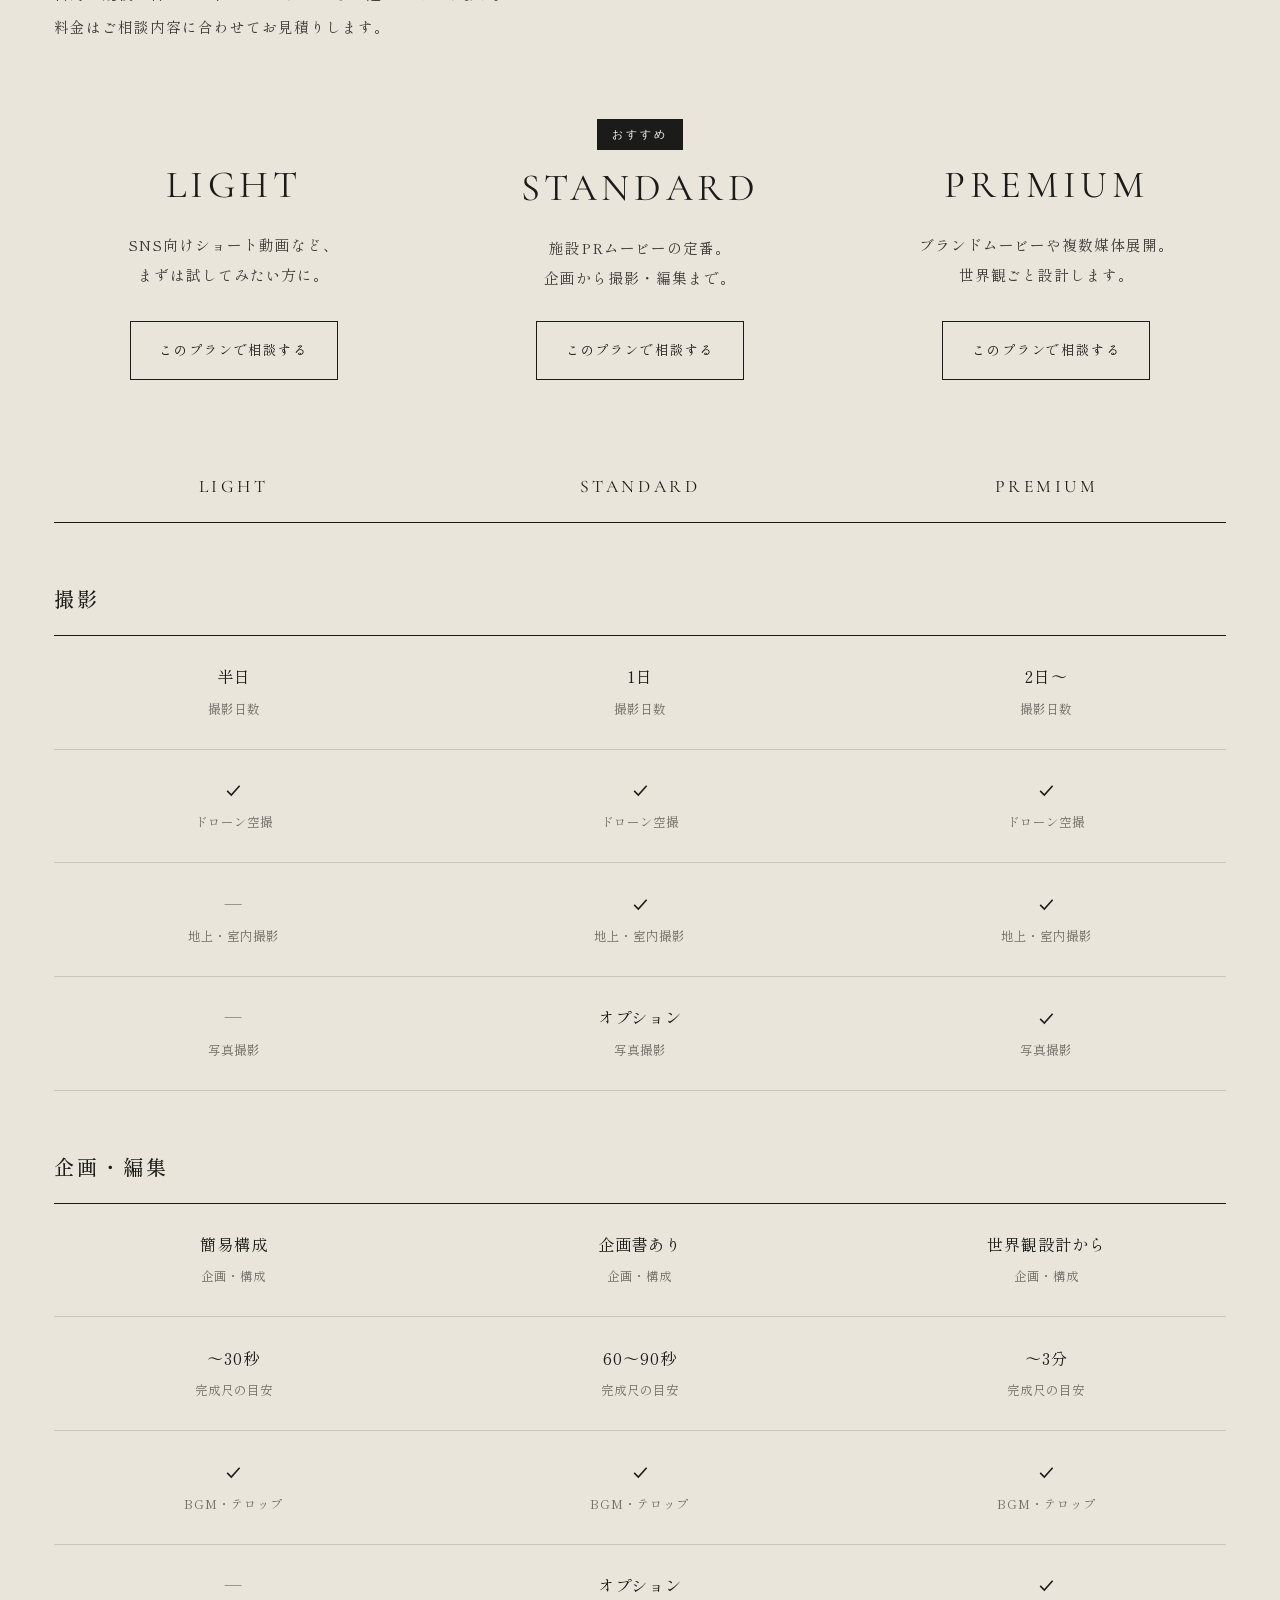
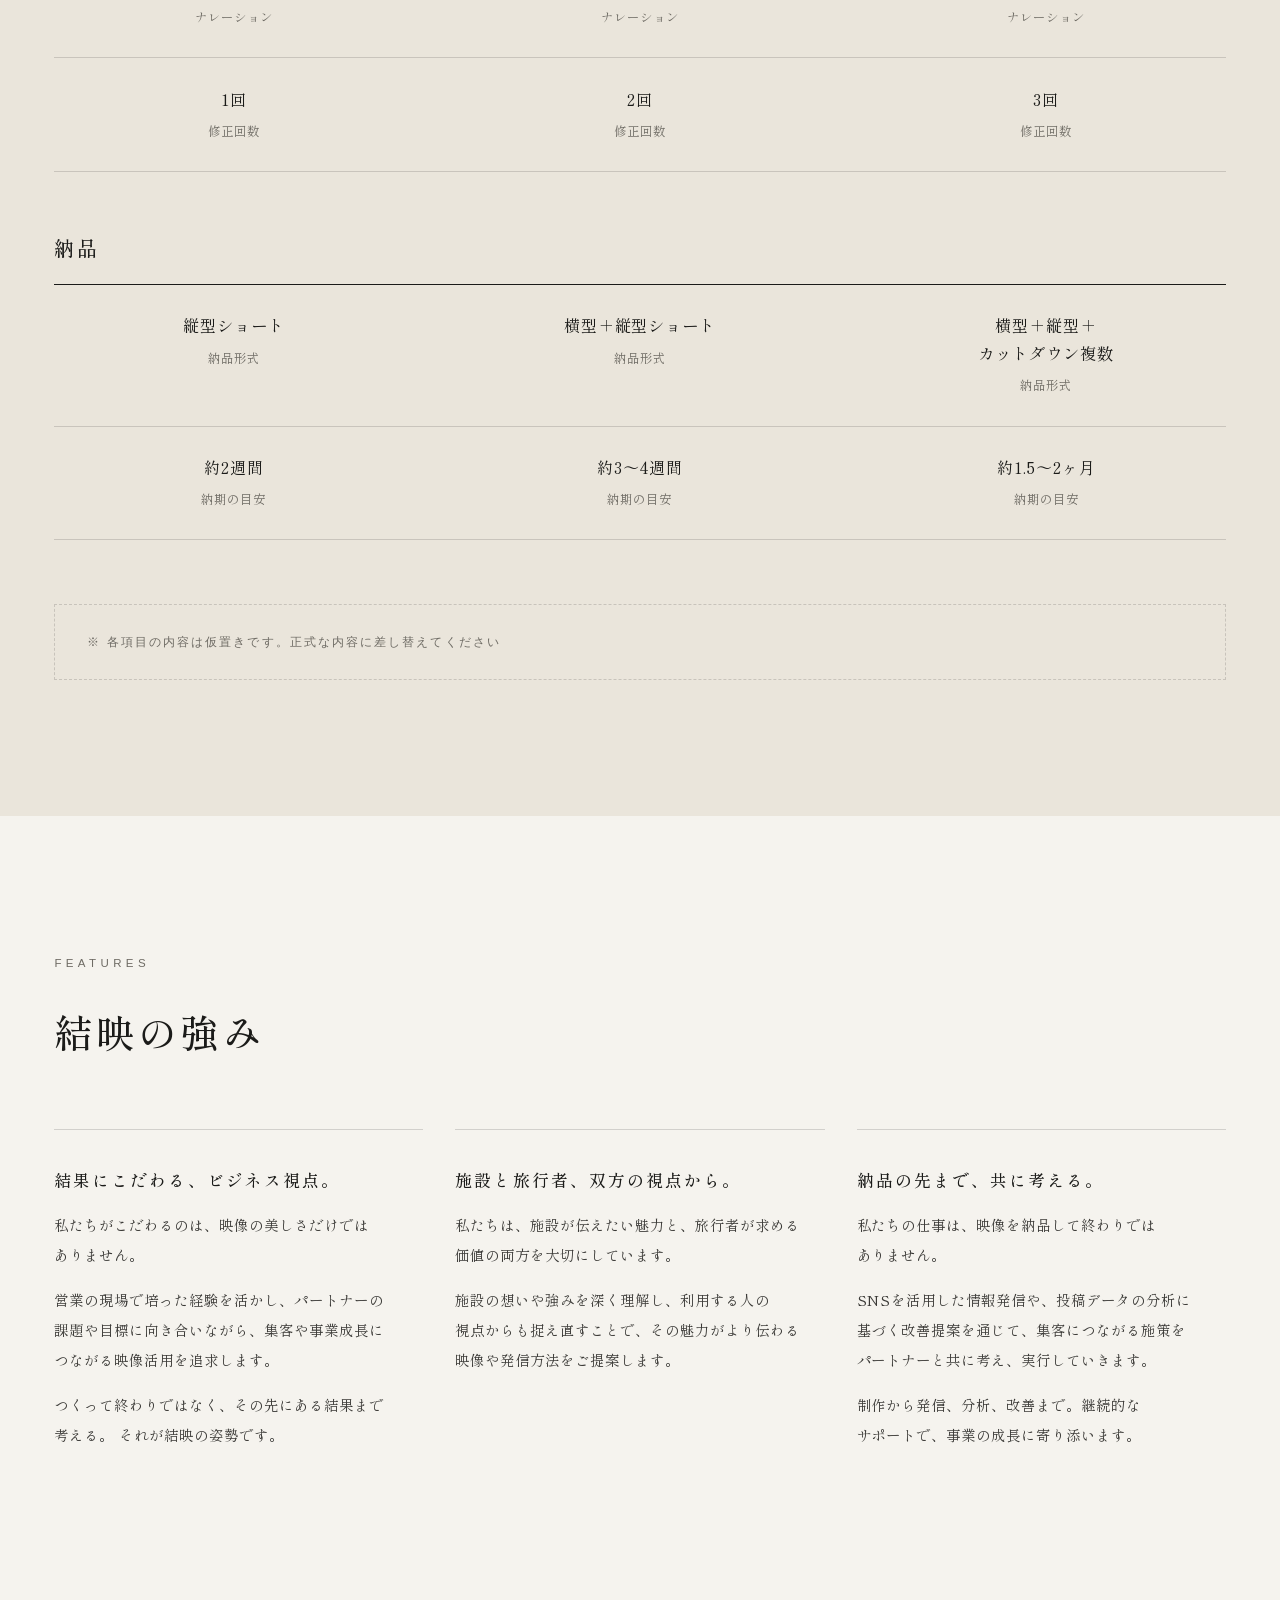
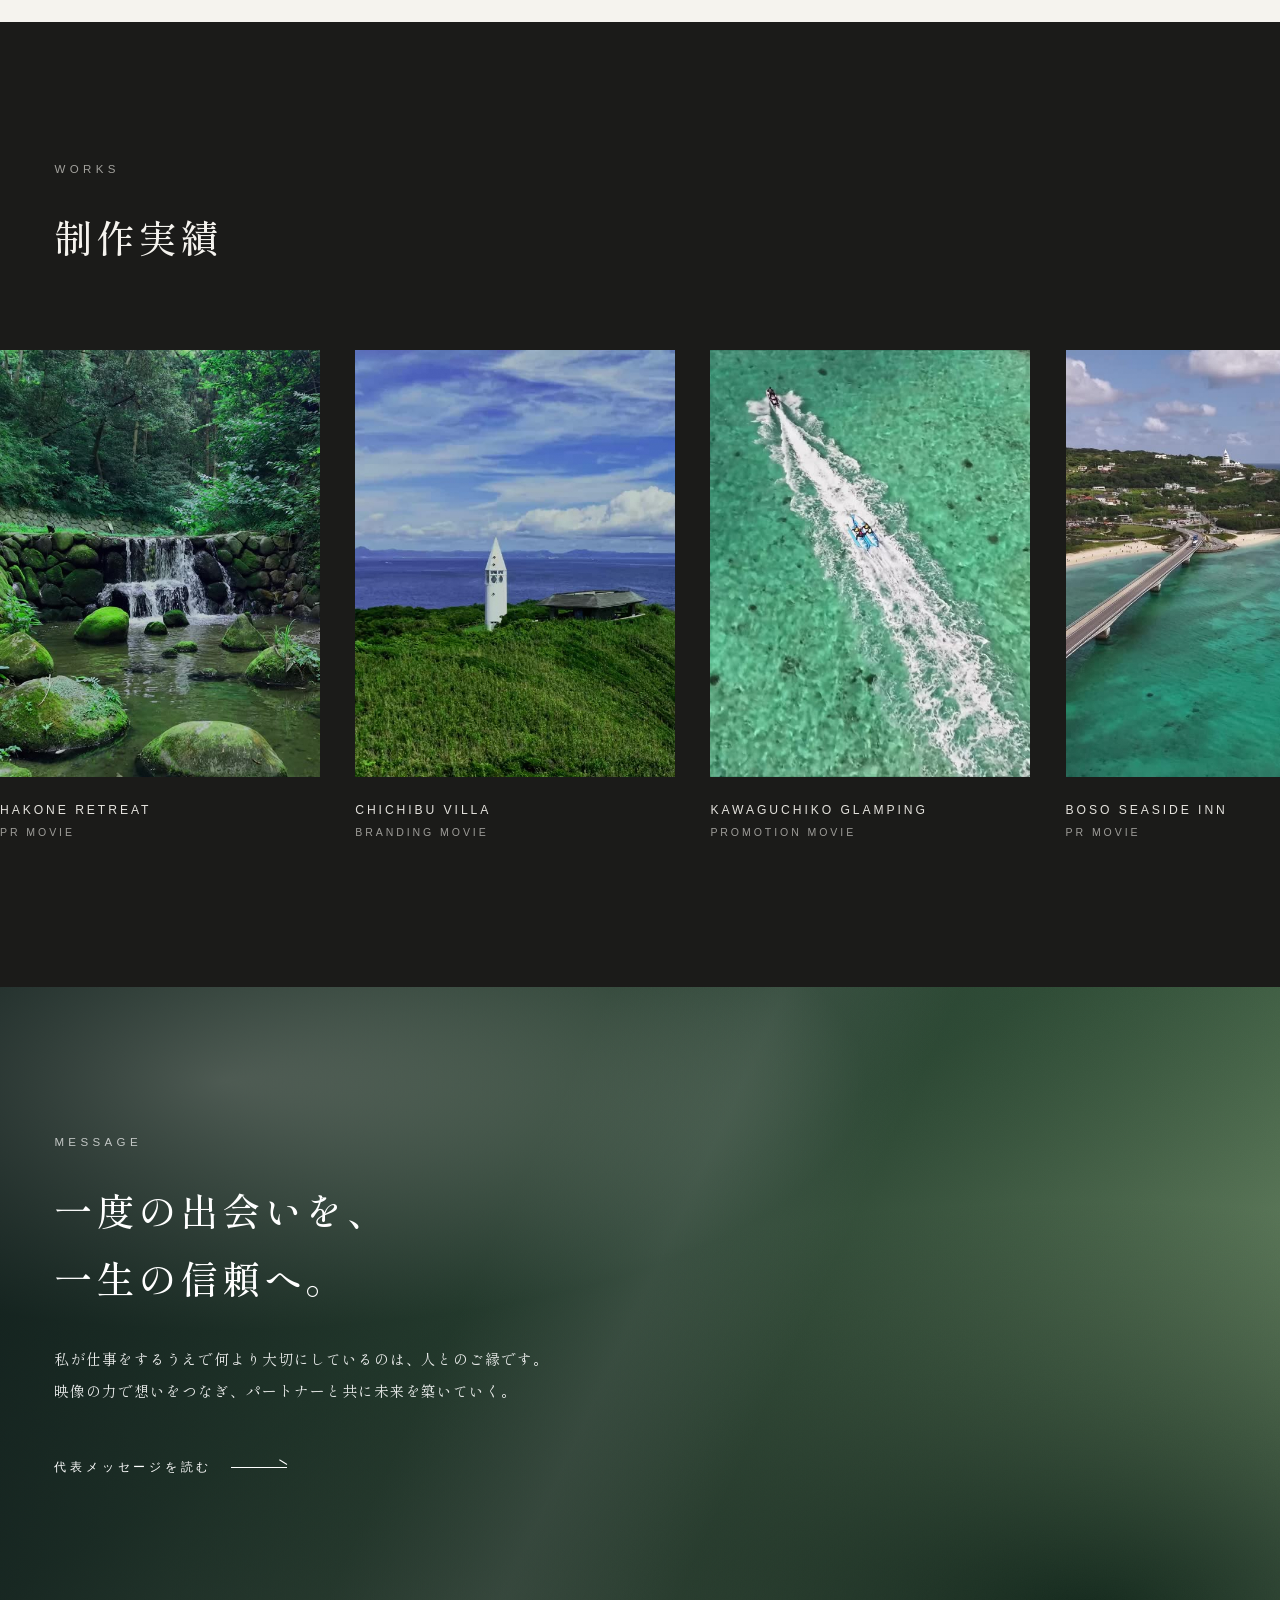
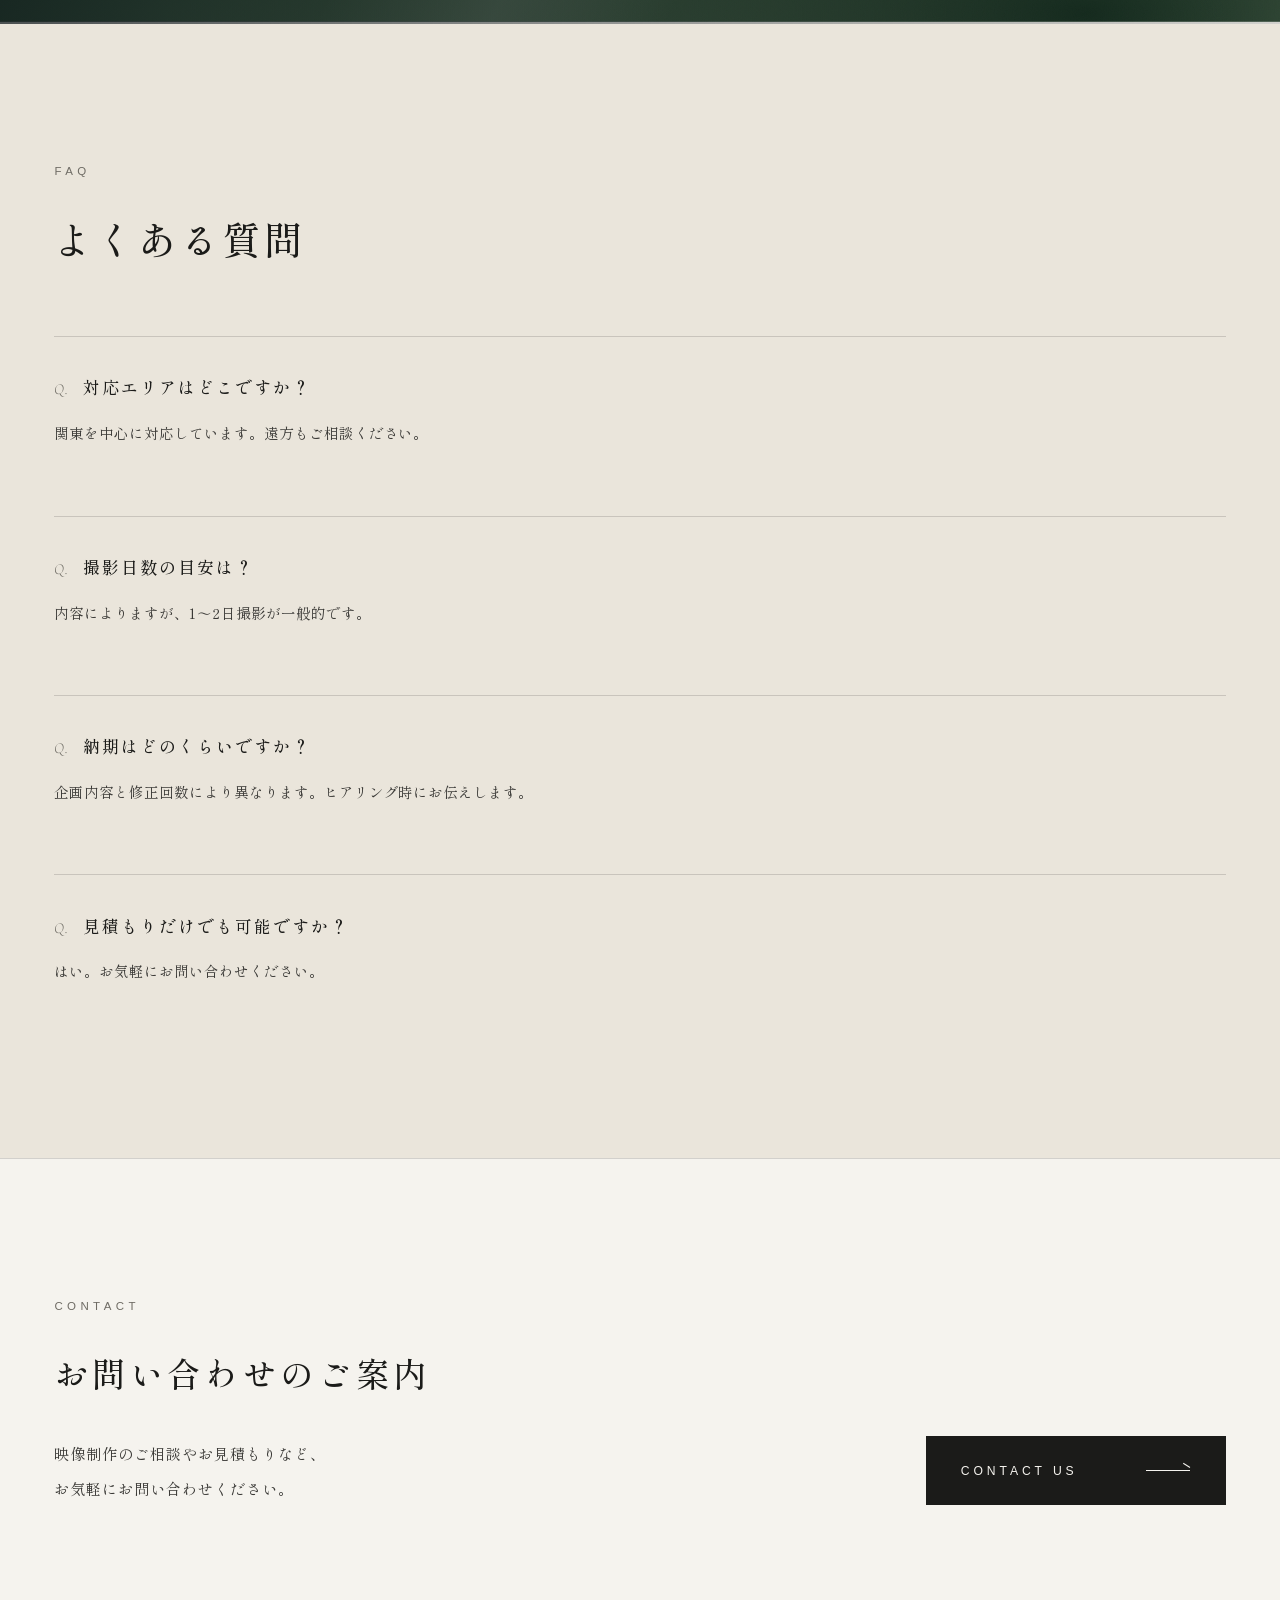
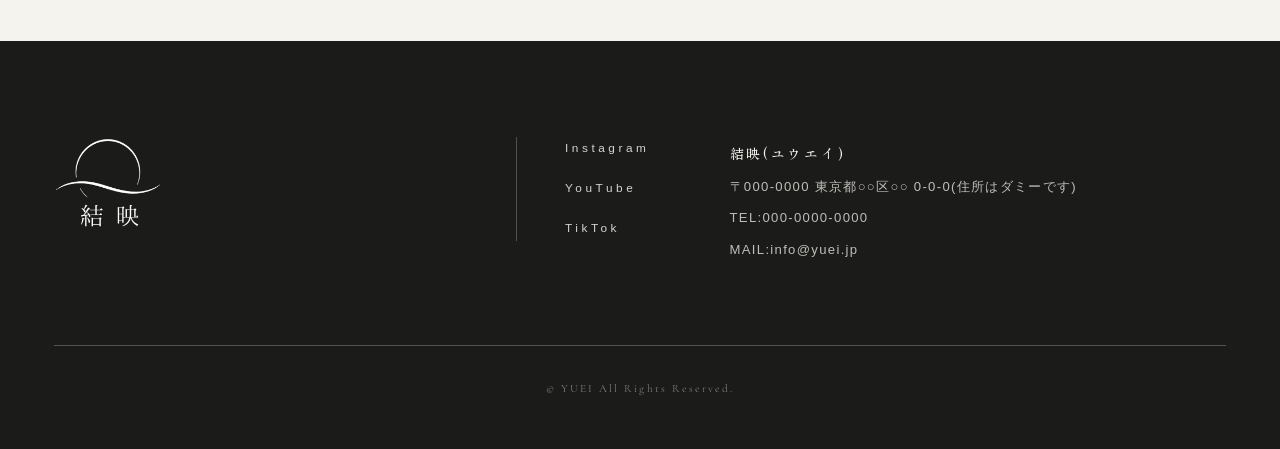
==== commit 90680fa5: "フッターの表記を屋号に変更(株式会社・Inc.を削除) - 「株式会社 結映(ユウエイ)」→「結映(ユウエイ)」 - 「© YUEI Inc. All Rights Reserved.」→「© YUE" ====
--- a/index.html
+++ b/index.html
@@ -311,13 +311,13 @@
       </li>
     </ul>
     <div class="foot-info" id="company-summary">
-      <strong>株式会社 結映(ユウエイ)</strong><br>
+      <strong>結映(ユウエイ)</strong><br>
       〒000-0000 東京都○○区○○ 0-0-0(住所はダミーです)<br>
       TEL:000-0000-0000<br>
       MAIL:info@yuei.jp
     </div>
   </div>
-  <p class="copyright">&copy; YUEI Inc. All Rights Reserved.</p>
+  <p class="copyright">&copy; YUEI All Rights Reserved.</p>
 </footer>
 
 <script src="assets/js/main.js"></script>
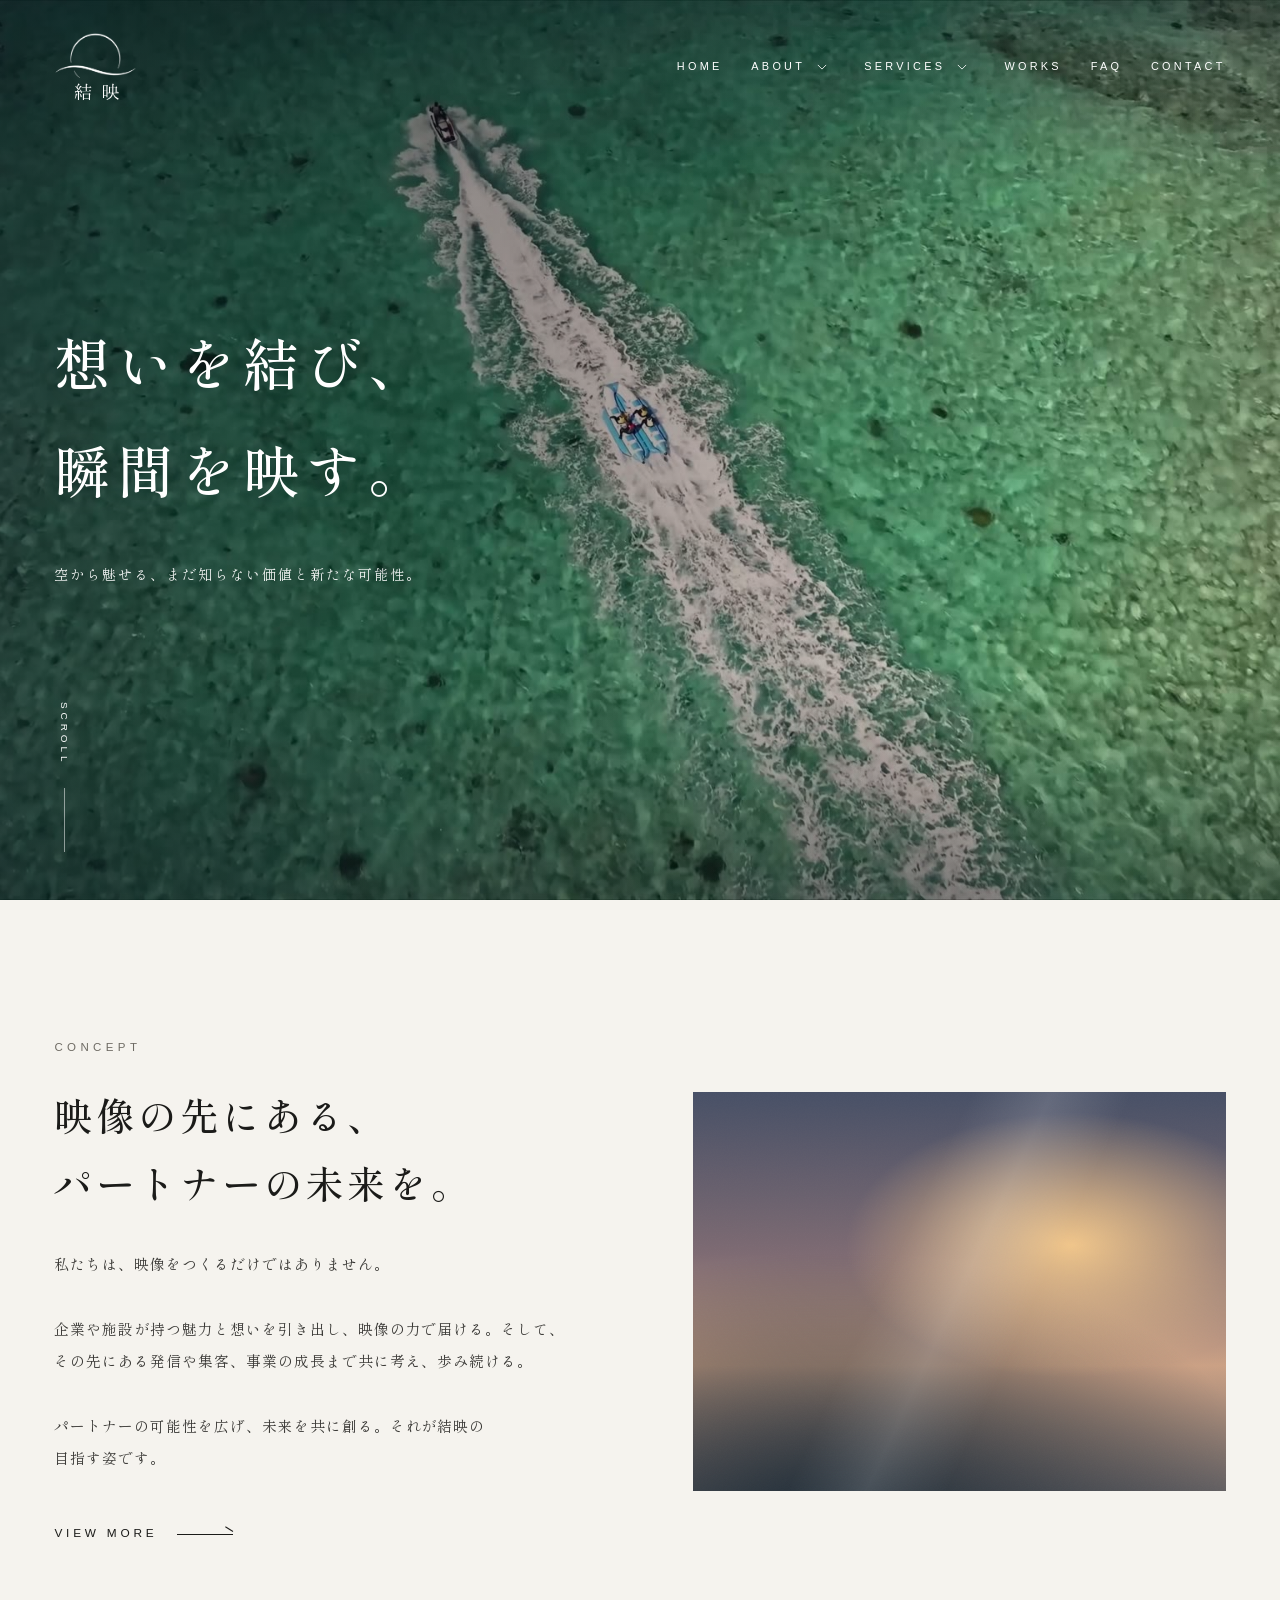
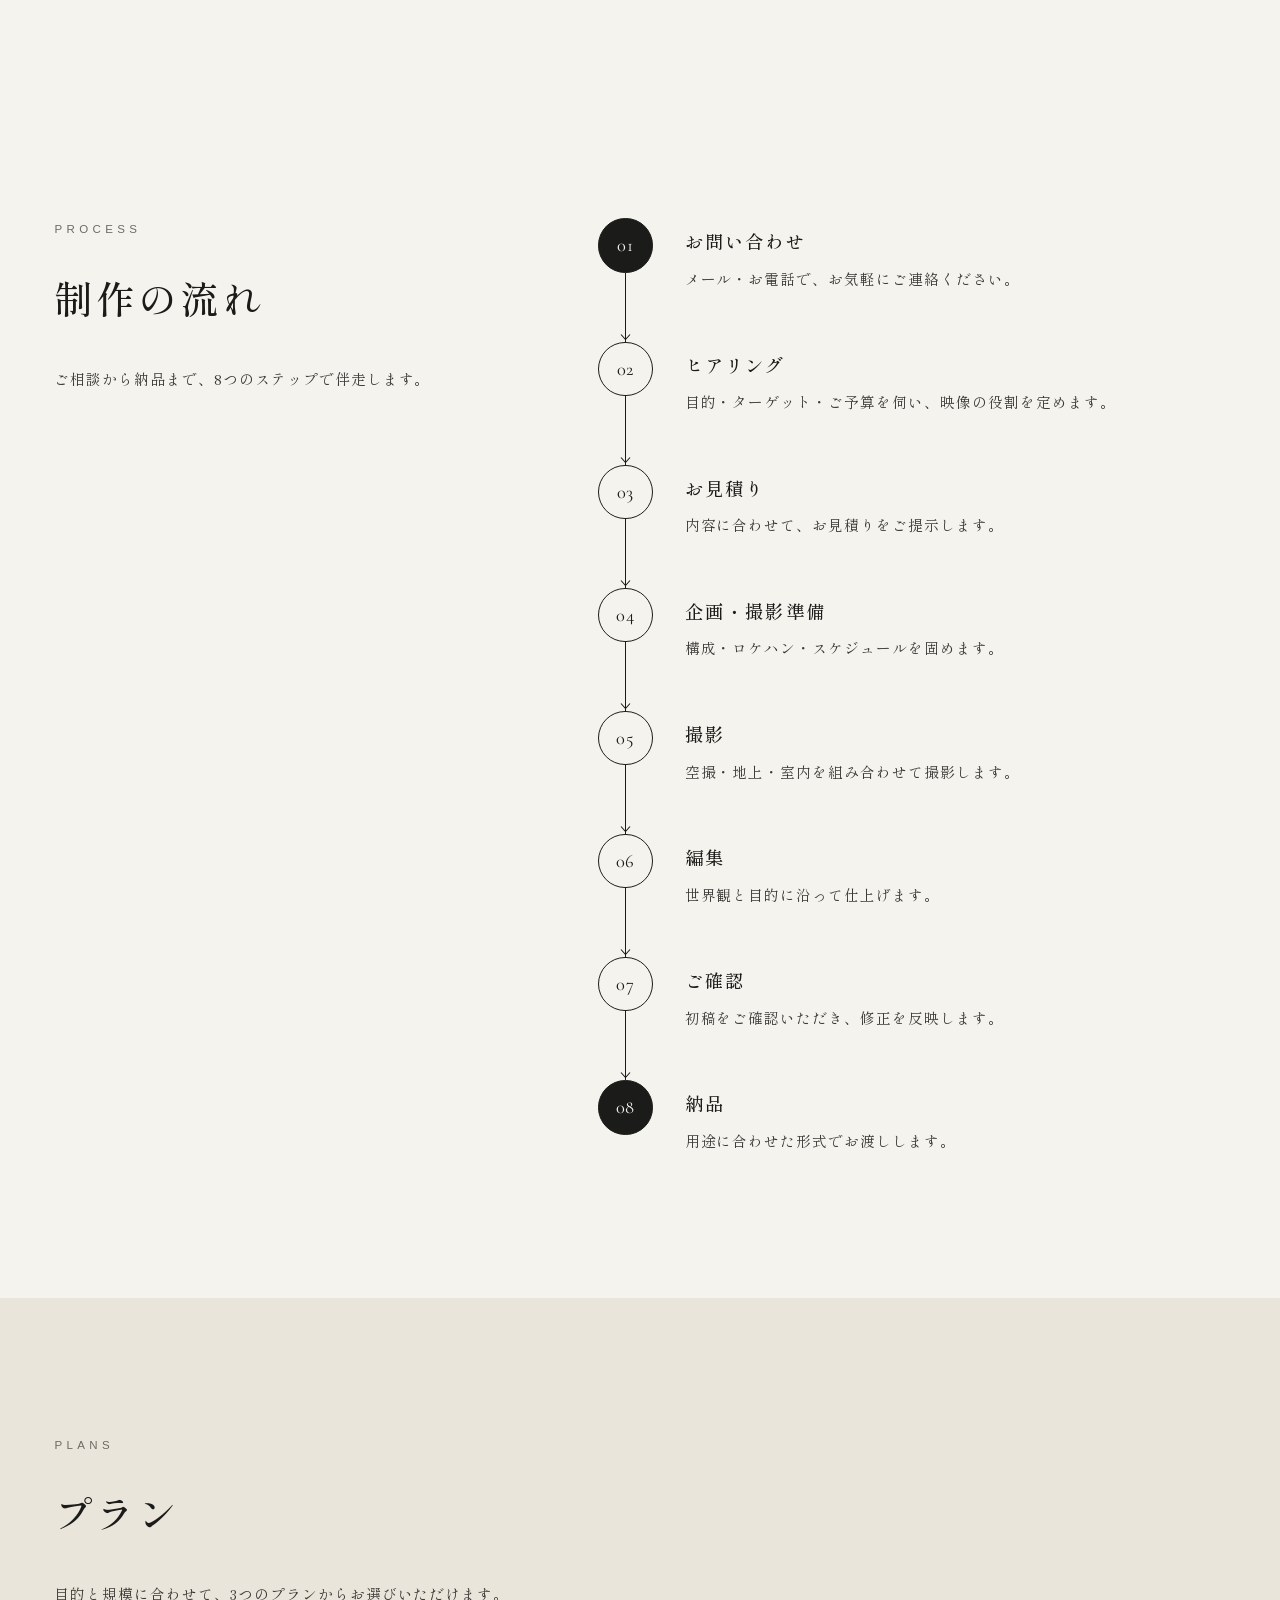
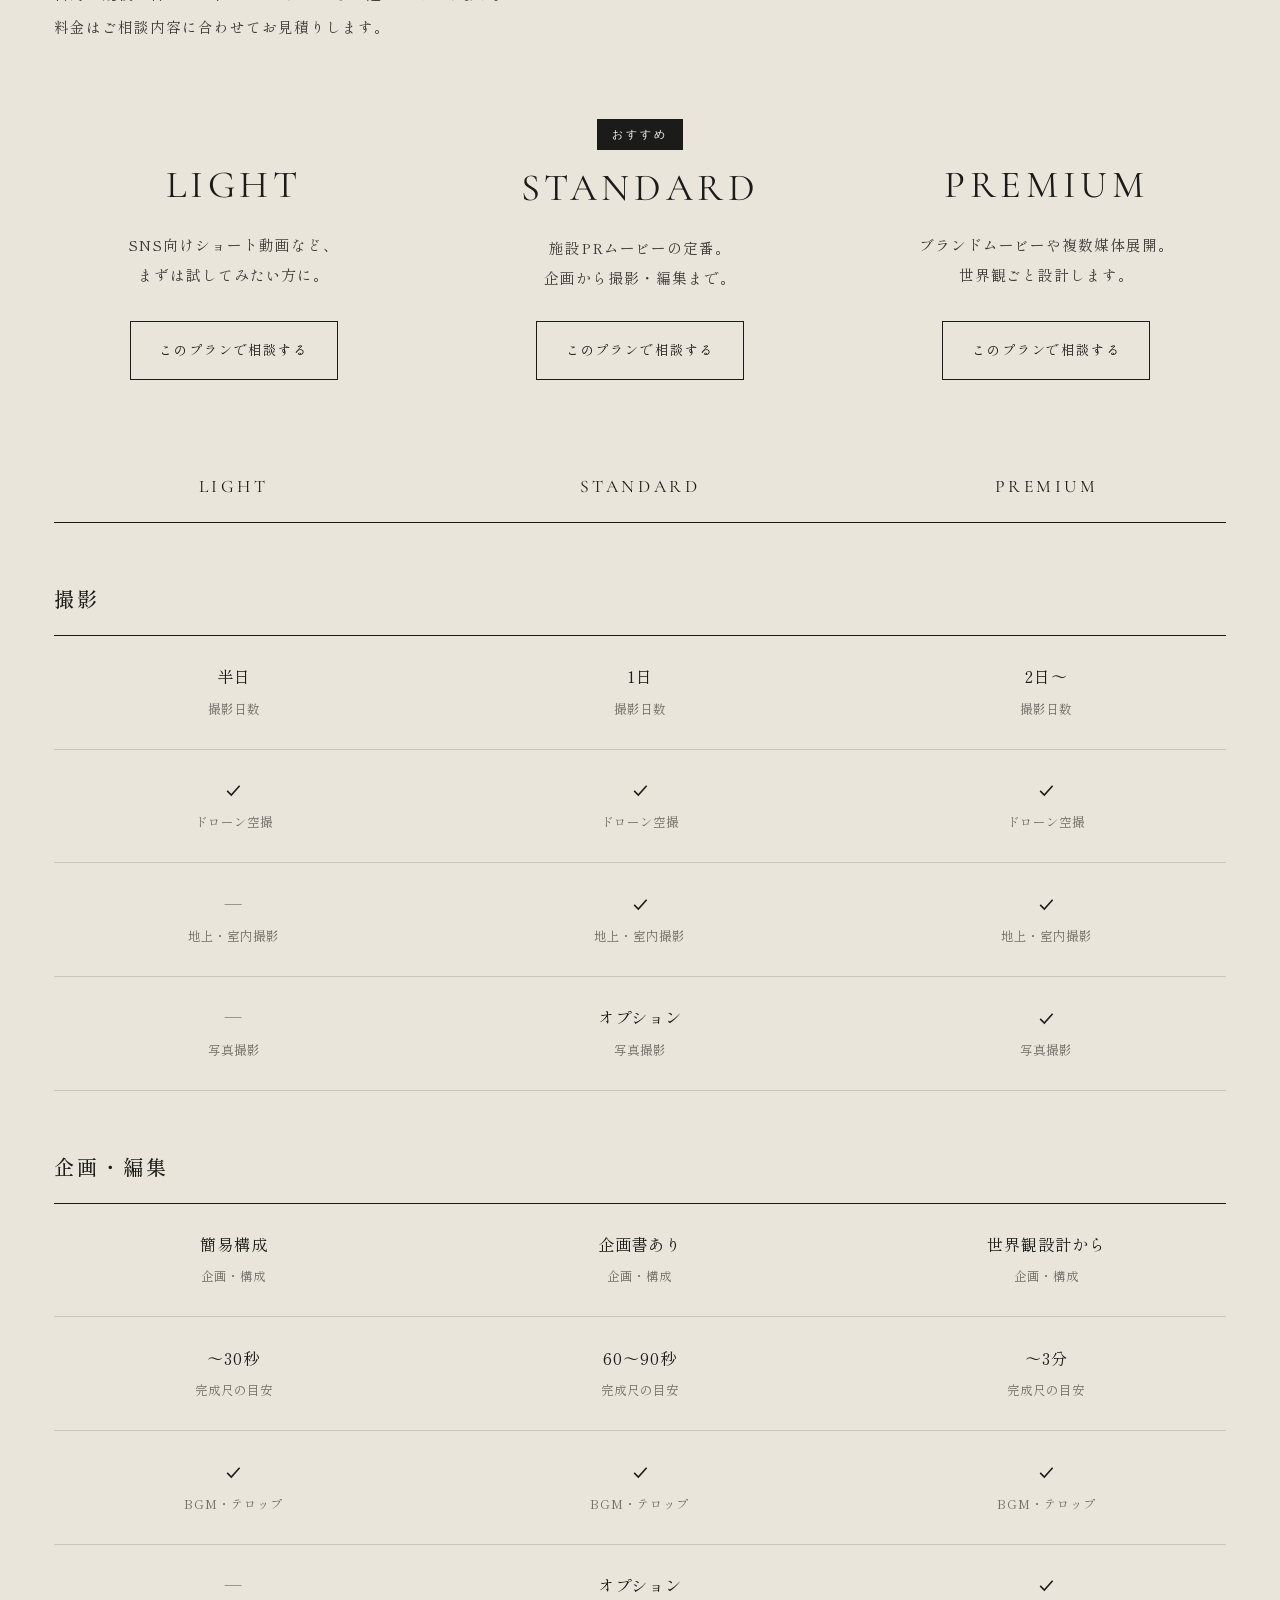
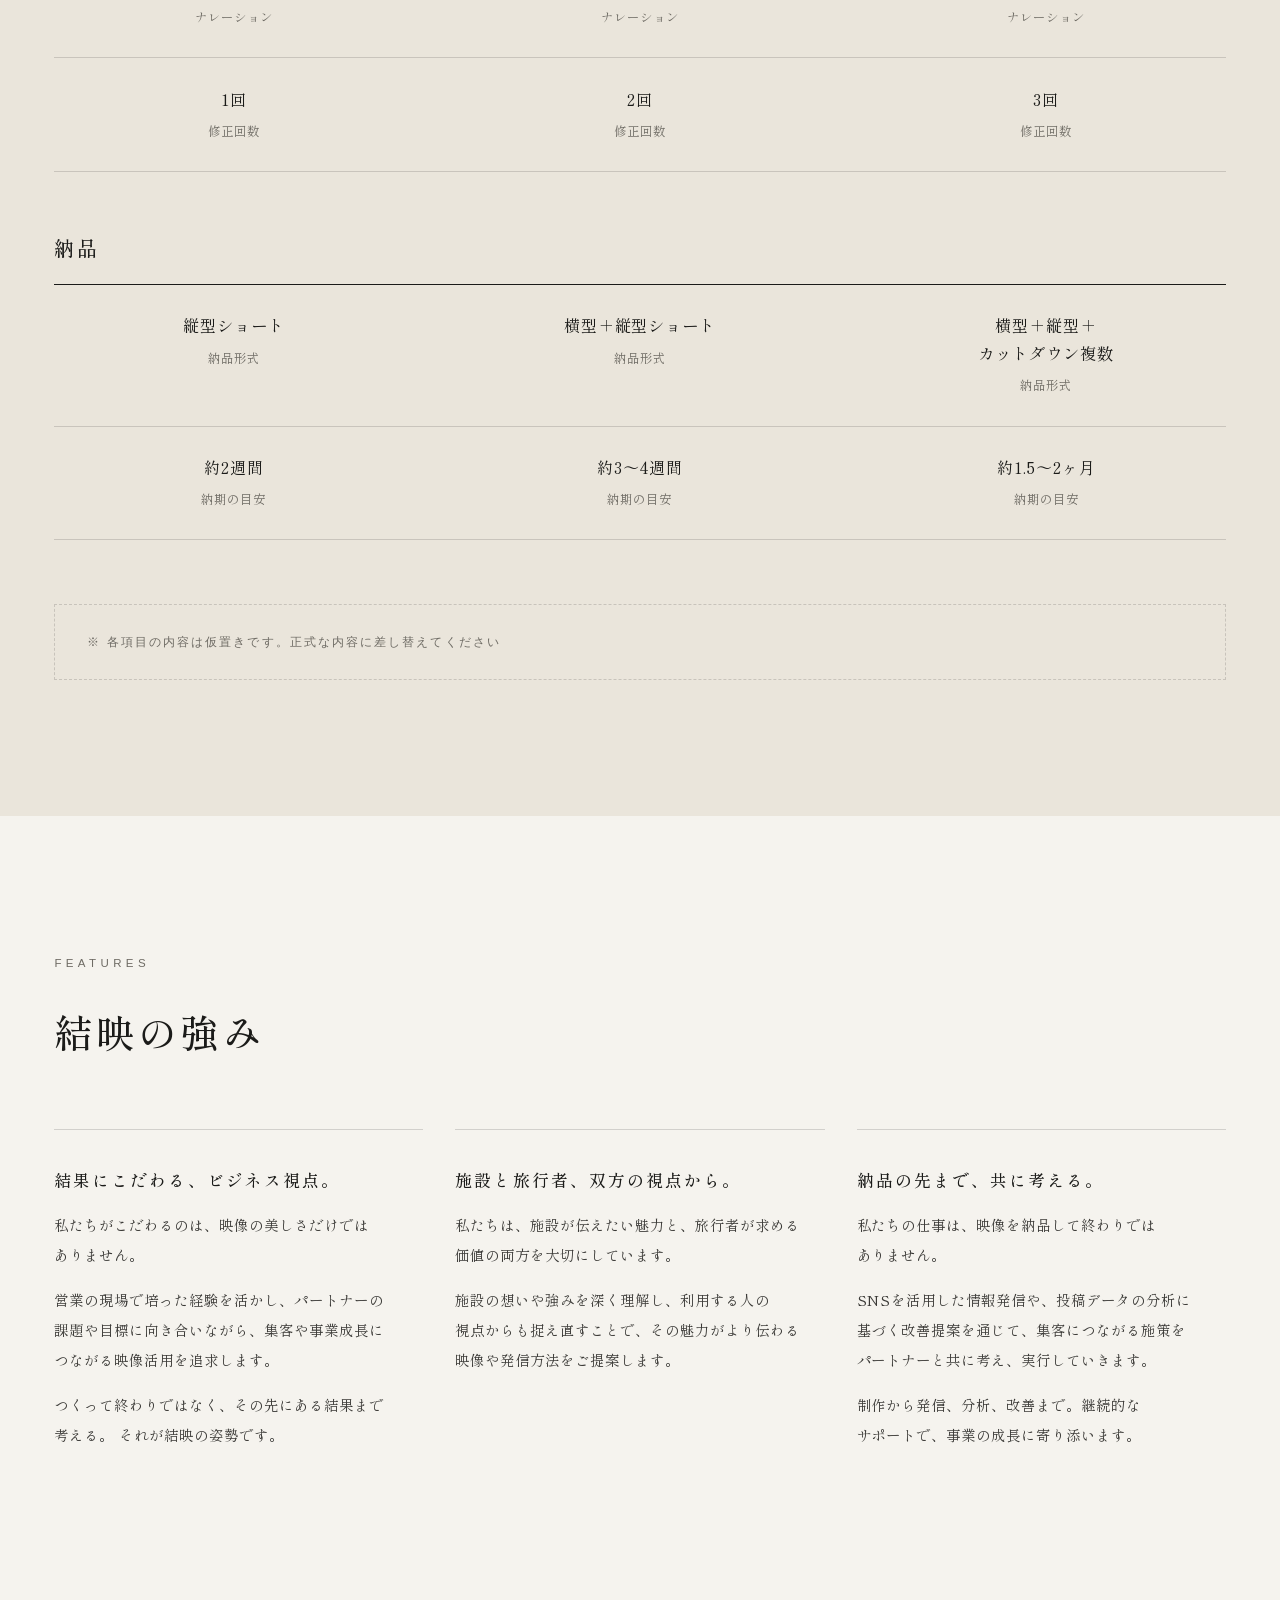
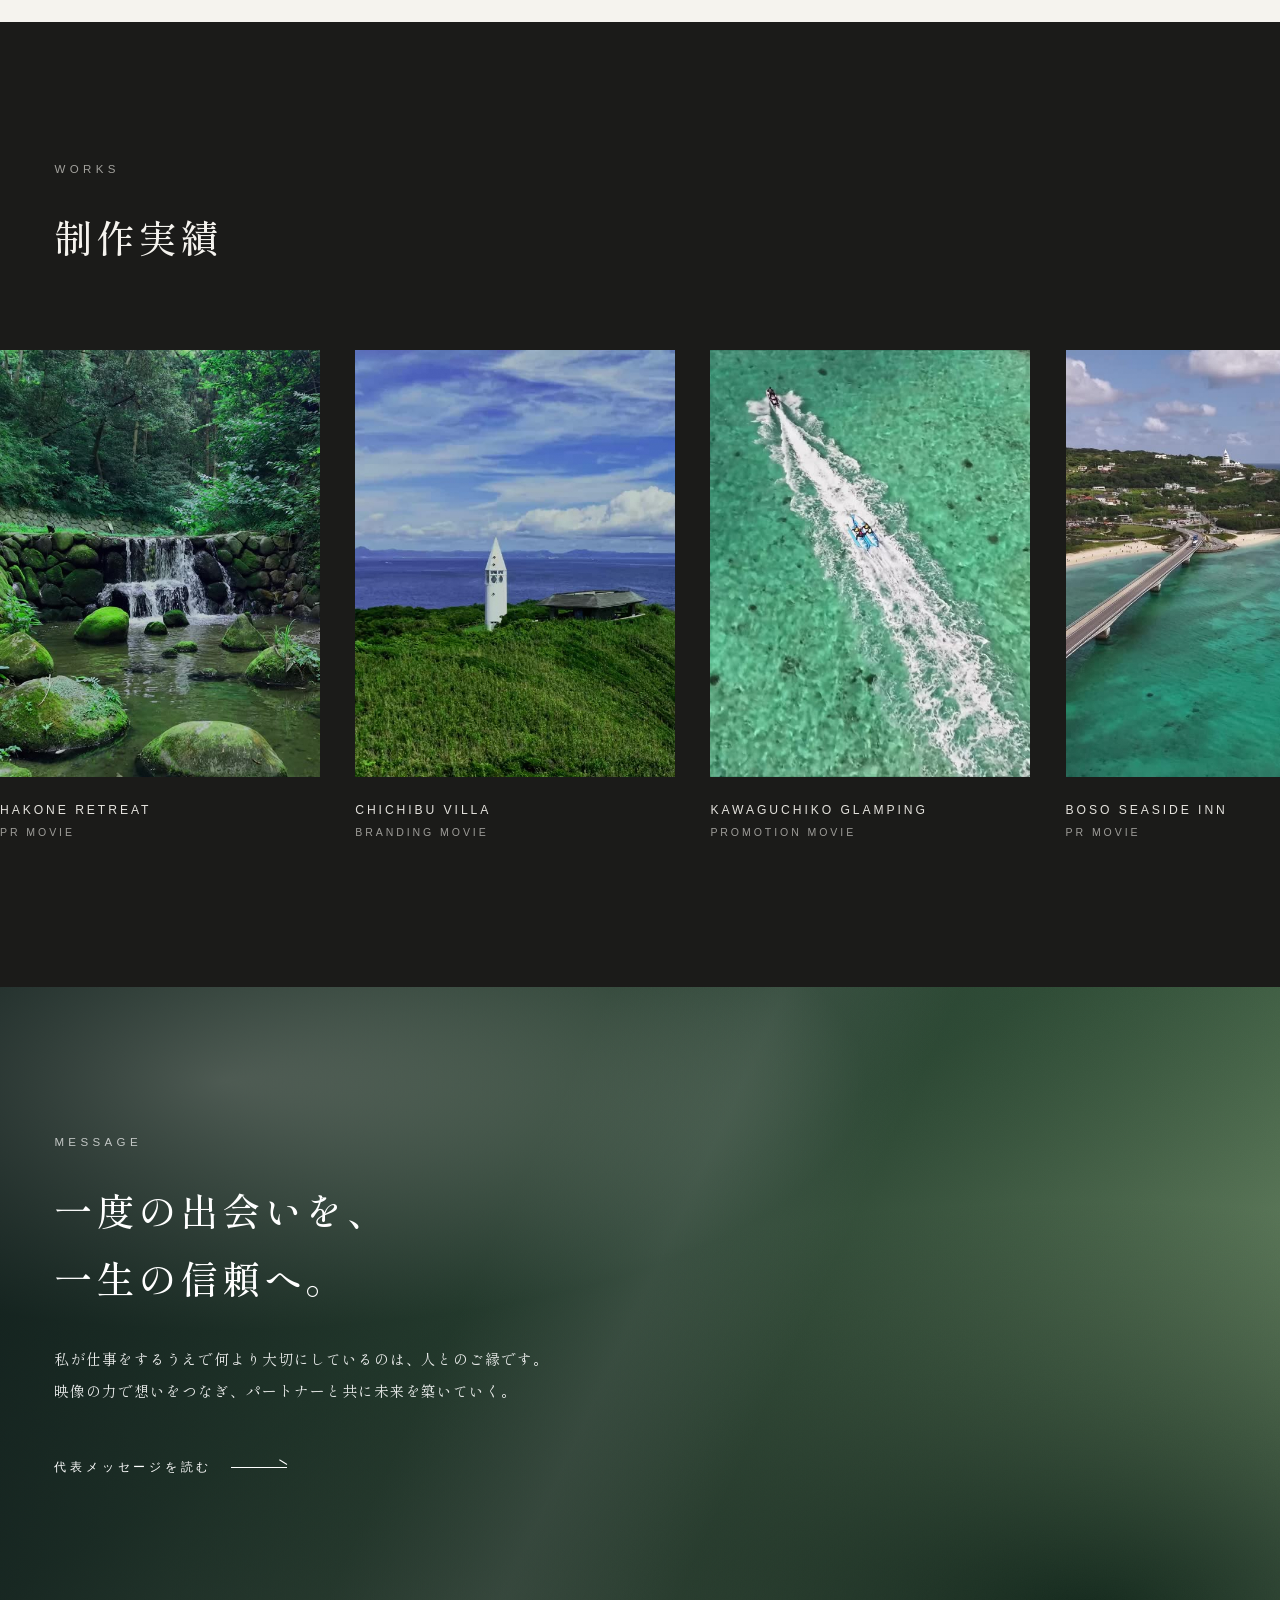
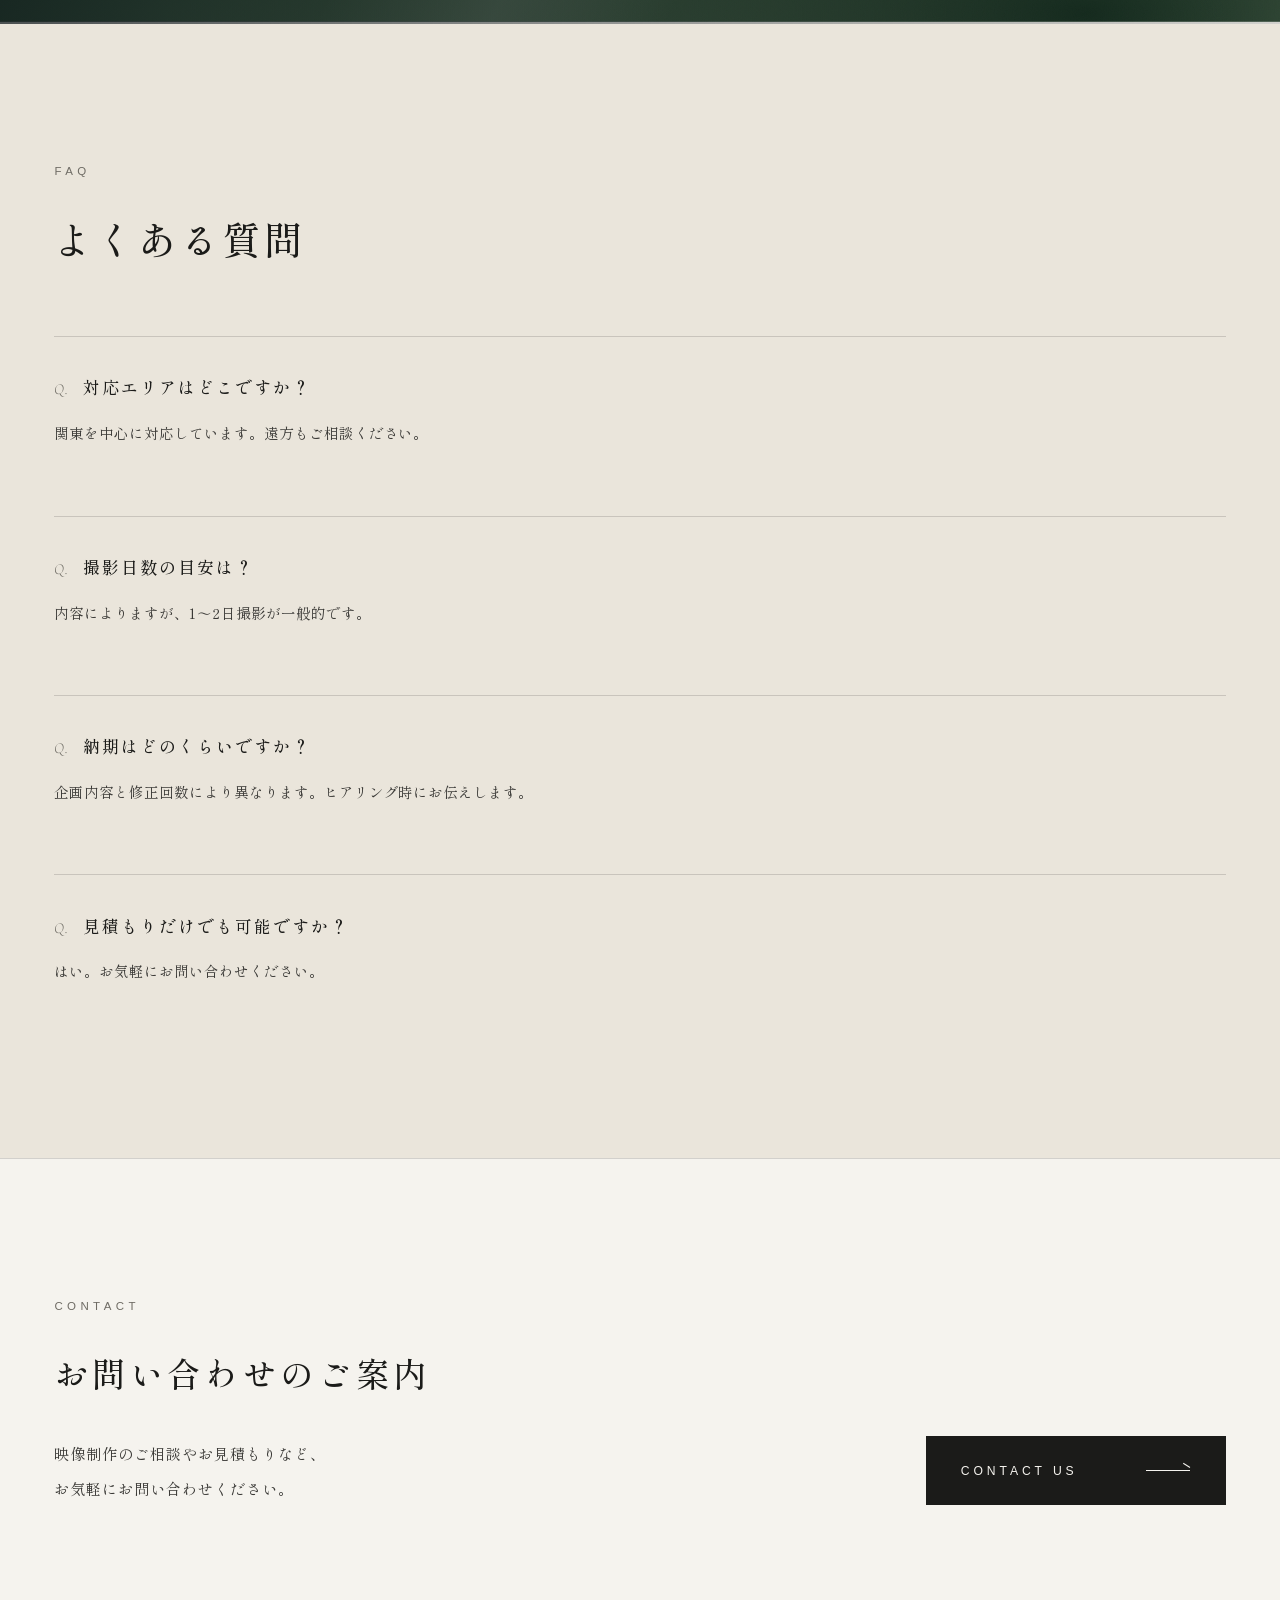
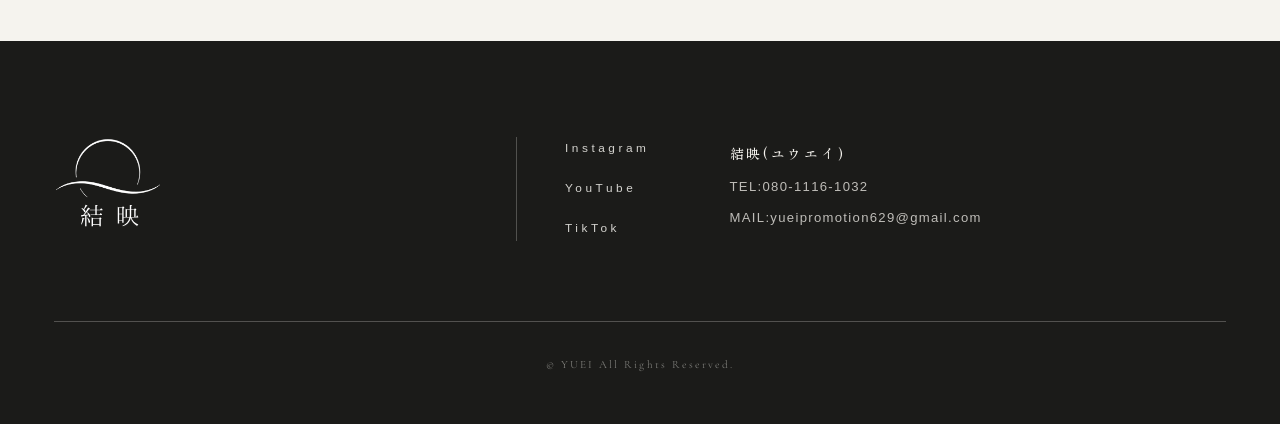
==== commit 1922d954: "フッターの連絡先を正式な情報に差し替え - 住所(ダミー)を削除 - TEL:080-1116-1032(タップで発信) - MAIL:yueipromotion629@gmail.com(タップでメ" ====
--- a/index.html
+++ b/index.html
@@ -292,7 +292,7 @@
       <h2 class="rv rv-d1">お問い合わせのご案内</h2>
       <p class="rv rv-d2">映像制作のご相談やお見積もりなど、<br>お気軽にお問い合わせください。</p>
     </div>
-    <a class="btn rv rv-d3" href="mailto:info@yuei.jp"><span>CONTACT US</span><span class="arrow"></span></a>
+    <a class="btn rv rv-d3" href="mailto:yueipromotion629@gmail.com"><span>CONTACT US</span><span class="arrow"></span></a>
   </div>
 </section>
 
@@ -312,9 +312,8 @@
     </ul>
     <div class="foot-info" id="company-summary">
       <strong>結映(ユウエイ)</strong><br>
-      〒000-0000 東京都○○区○○ 0-0-0(住所はダミーです)<br>
-      TEL:000-0000-0000<br>
-      MAIL:info@yuei.jp
+      TEL:<a href="tel:08011161032">080-1116-1032</a><br>
+      MAIL:<a href="mailto:yueipromotion629@gmail.com">yueipromotion629@gmail.com</a>
     </div>
   </div>
   <p class="copyright">&copy; YUEI All Rights Reserved.</p>
--- a/assets/css/style.css
+++ b/assets/css/style.css
@@ -399,6 +399,8 @@
 .foot-social a{font-family:var(--sans);font-size:.74rem;letter-spacing:.3em;font-weight:300;color:rgba(245,243,238,.85)}
 .foot-social a:hover{color:#fff}
 .foot-info{font-size:.82rem;line-height:2.4;color:rgba(245,243,238,.75);font-family:var(--sans);font-weight:300;letter-spacing:.1em}
+.foot-info a{color:inherit;text-decoration:none;border-bottom:1px solid transparent;transition:border-color .3s ease}
+.foot-info a:hover{border-bottom-color:currentColor}
 .foot-info strong{font-family:var(--mincho);font-weight:500;font-size:.85rem;letter-spacing:.2em;color:var(--paper)}
 .copyright{max-width:1280px;margin:5rem auto 0;padding-top:2rem;border-top:1px solid var(--line-light);
   font-family:var(--serif-en);font-size:.7rem;letter-spacing:.18em;color:rgba(245,243,238,.45);text-align:center}
